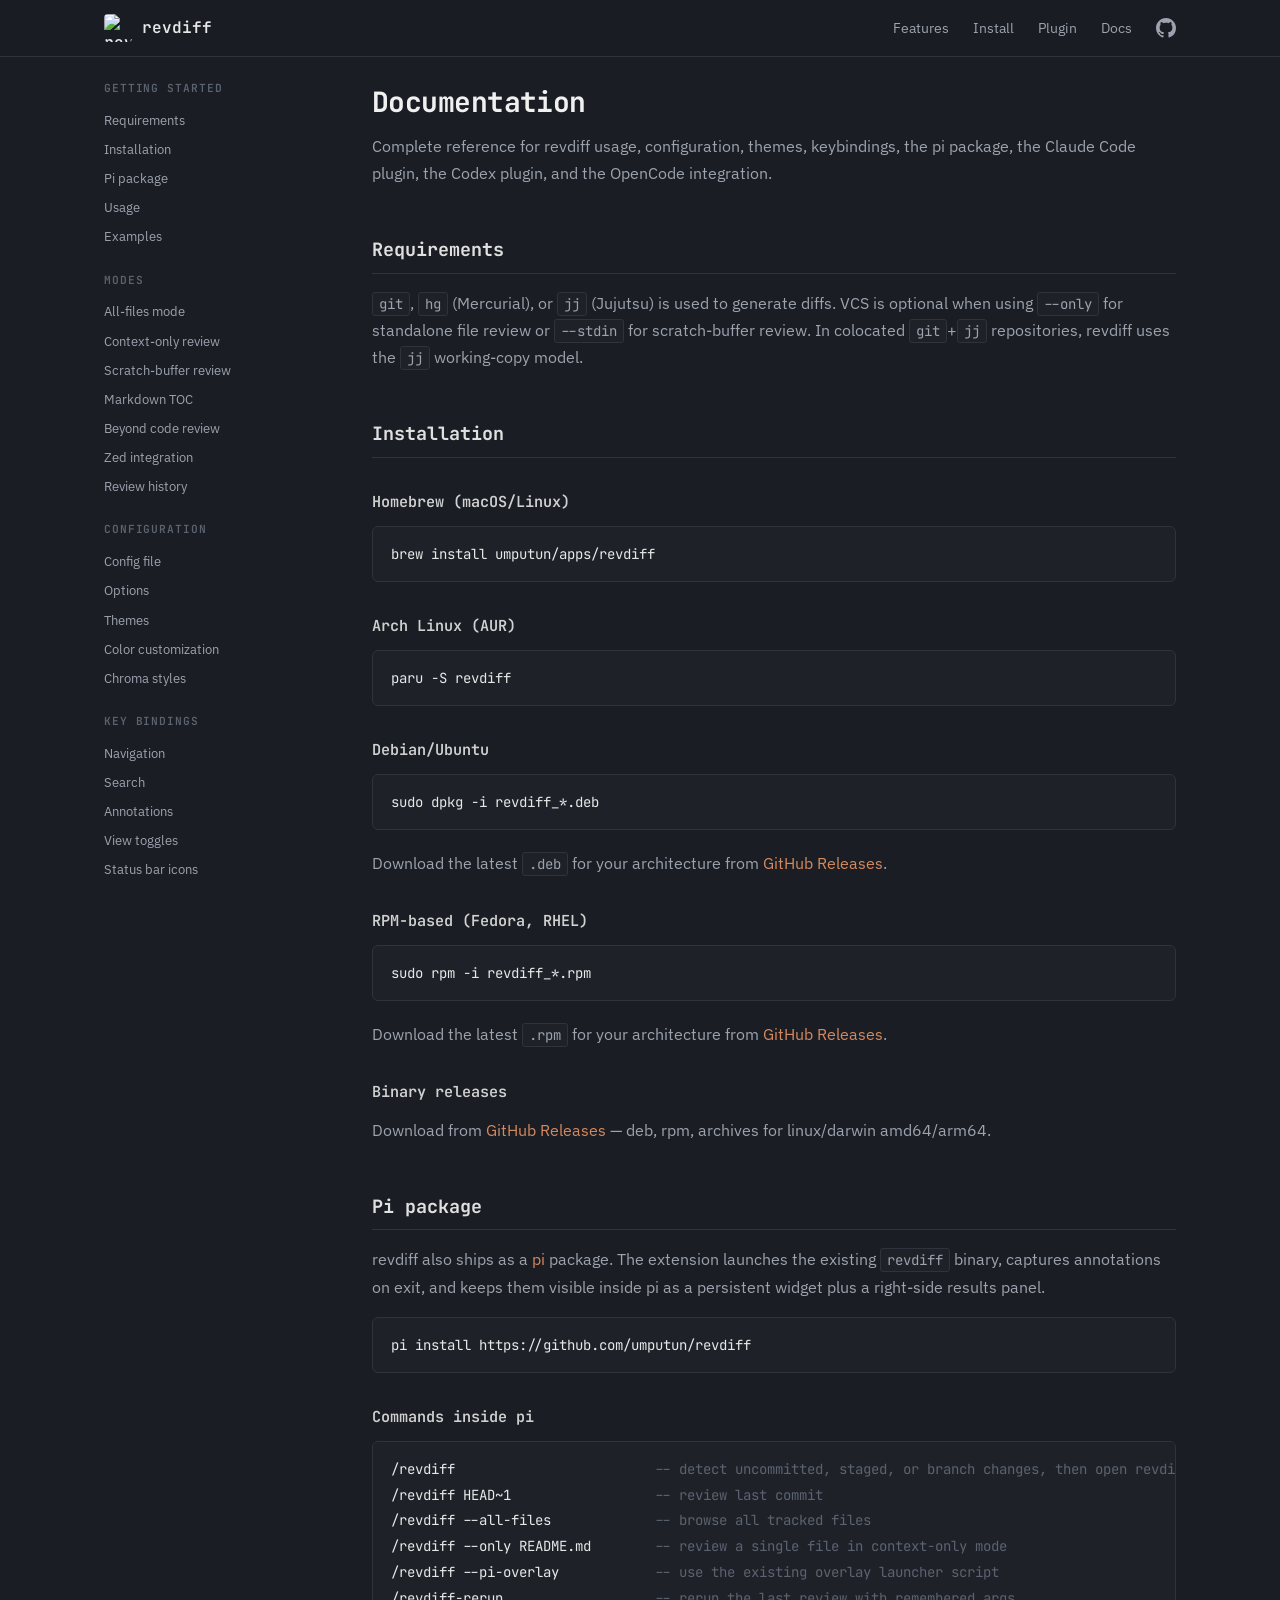
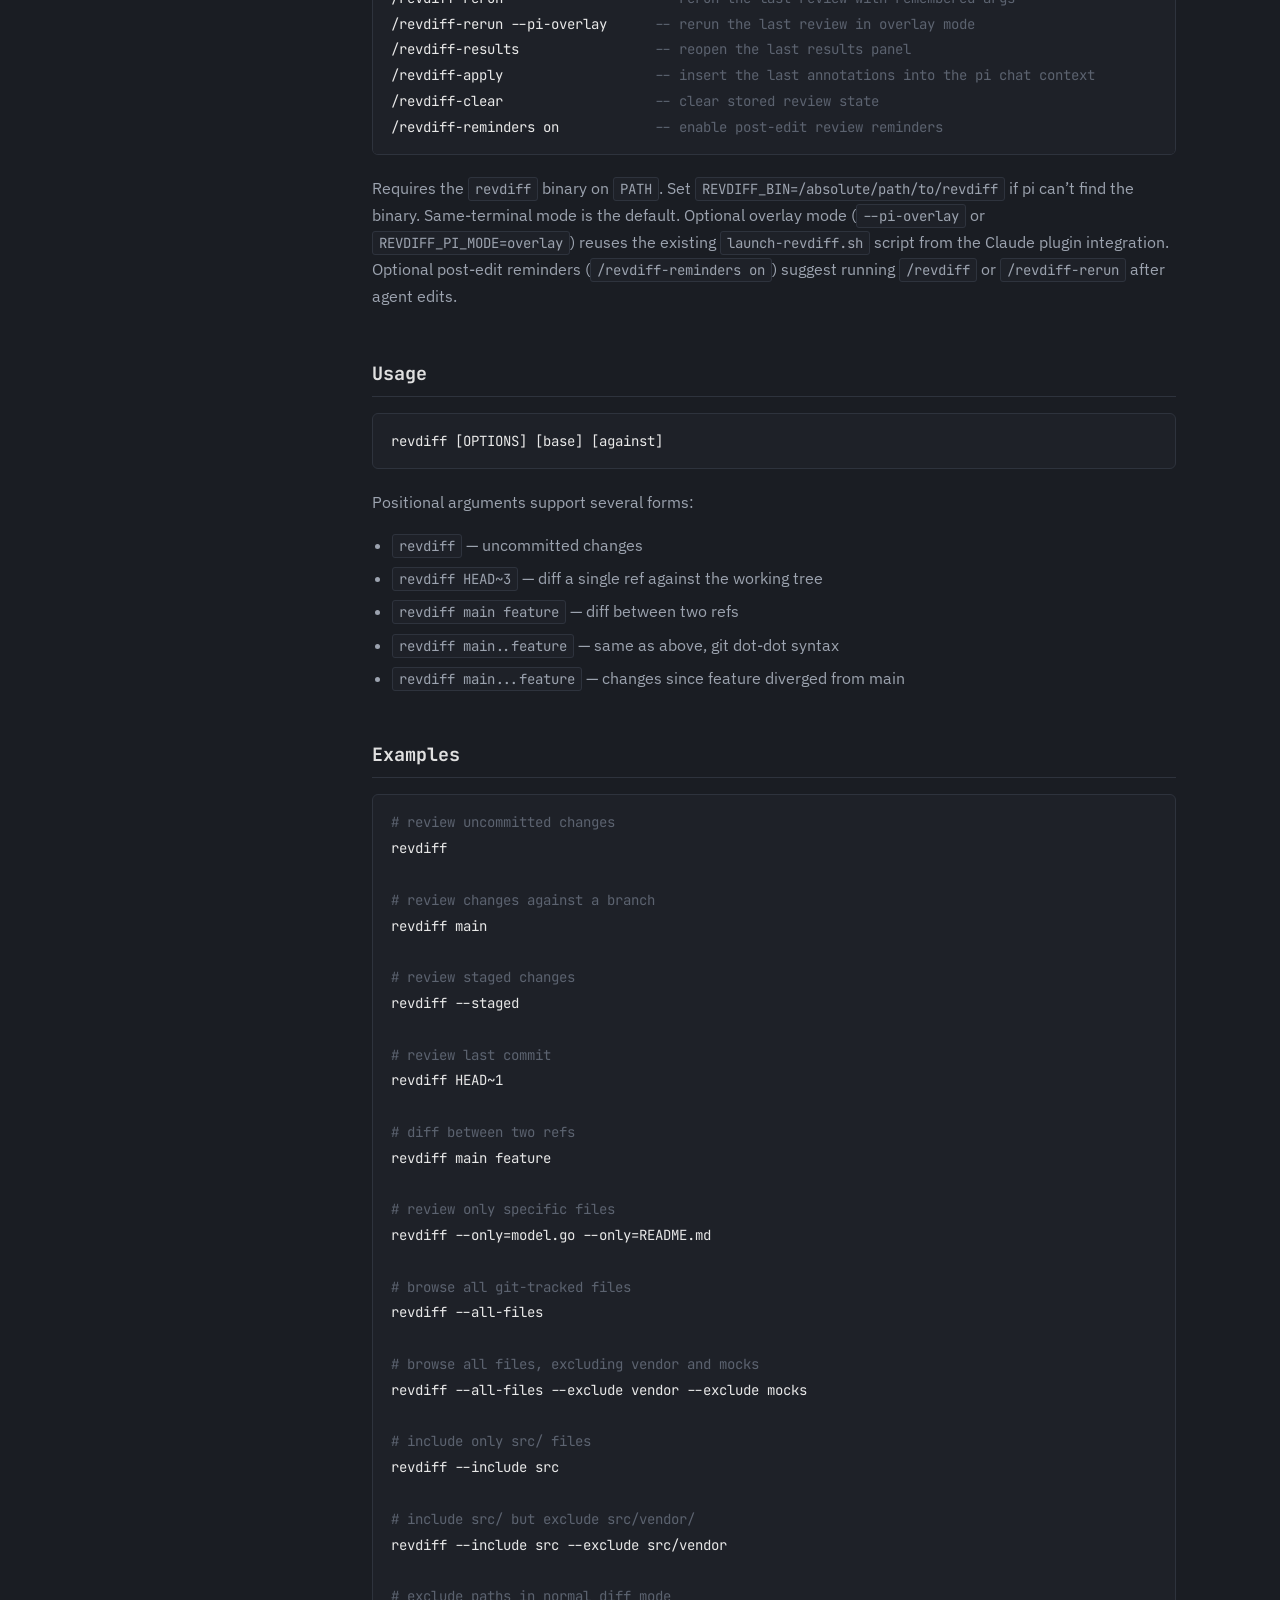
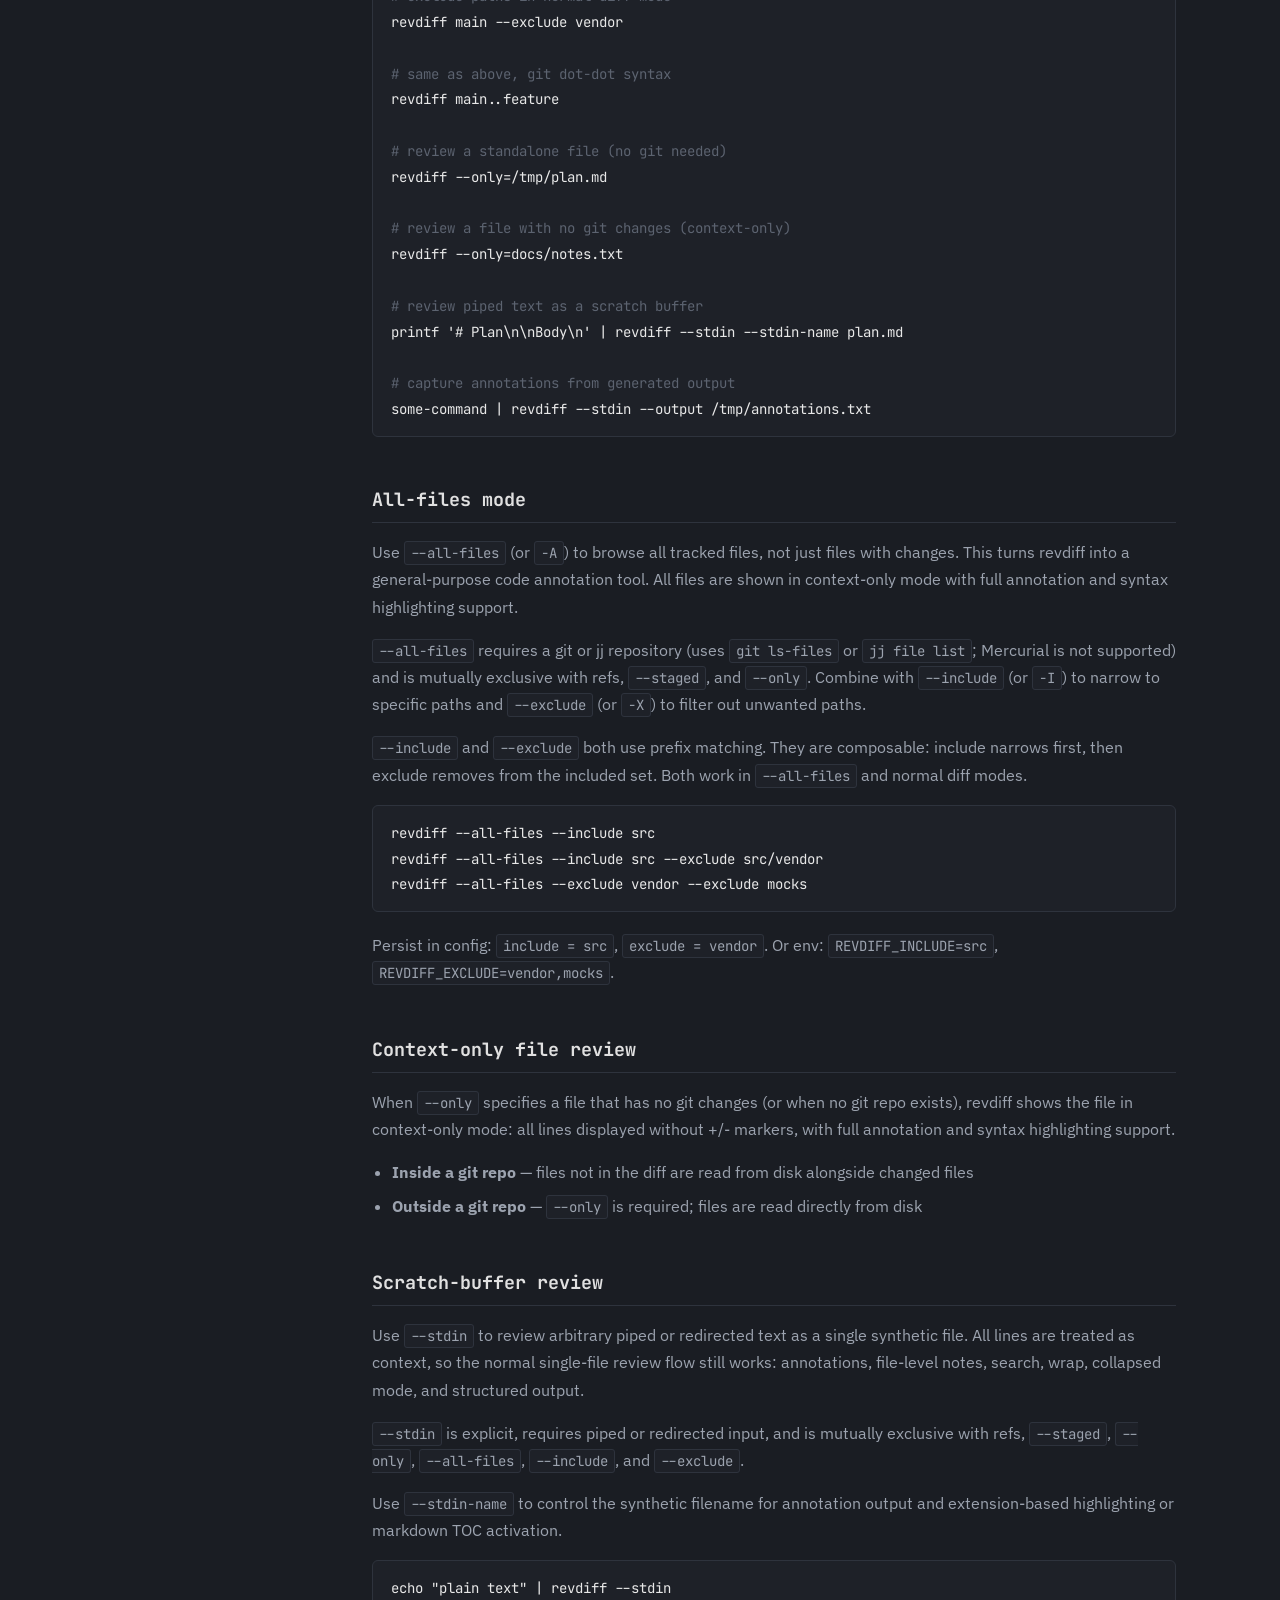
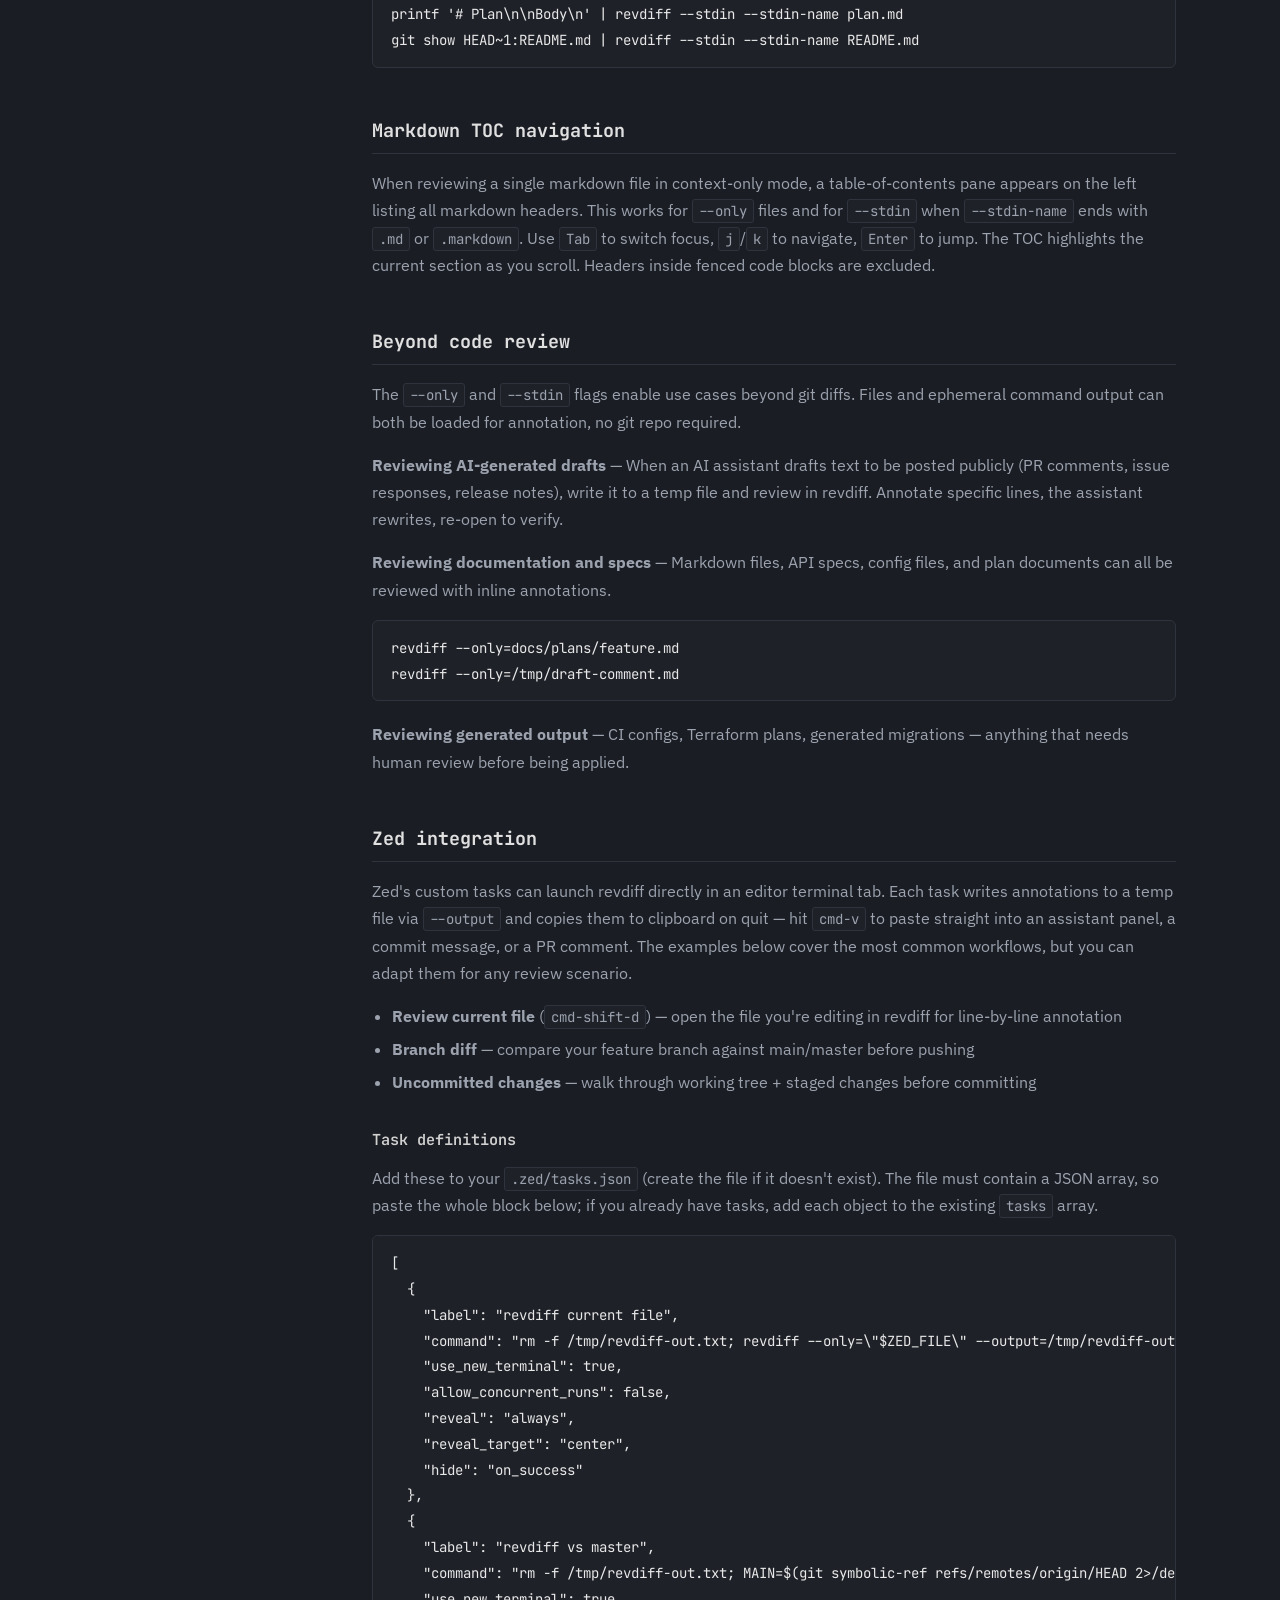
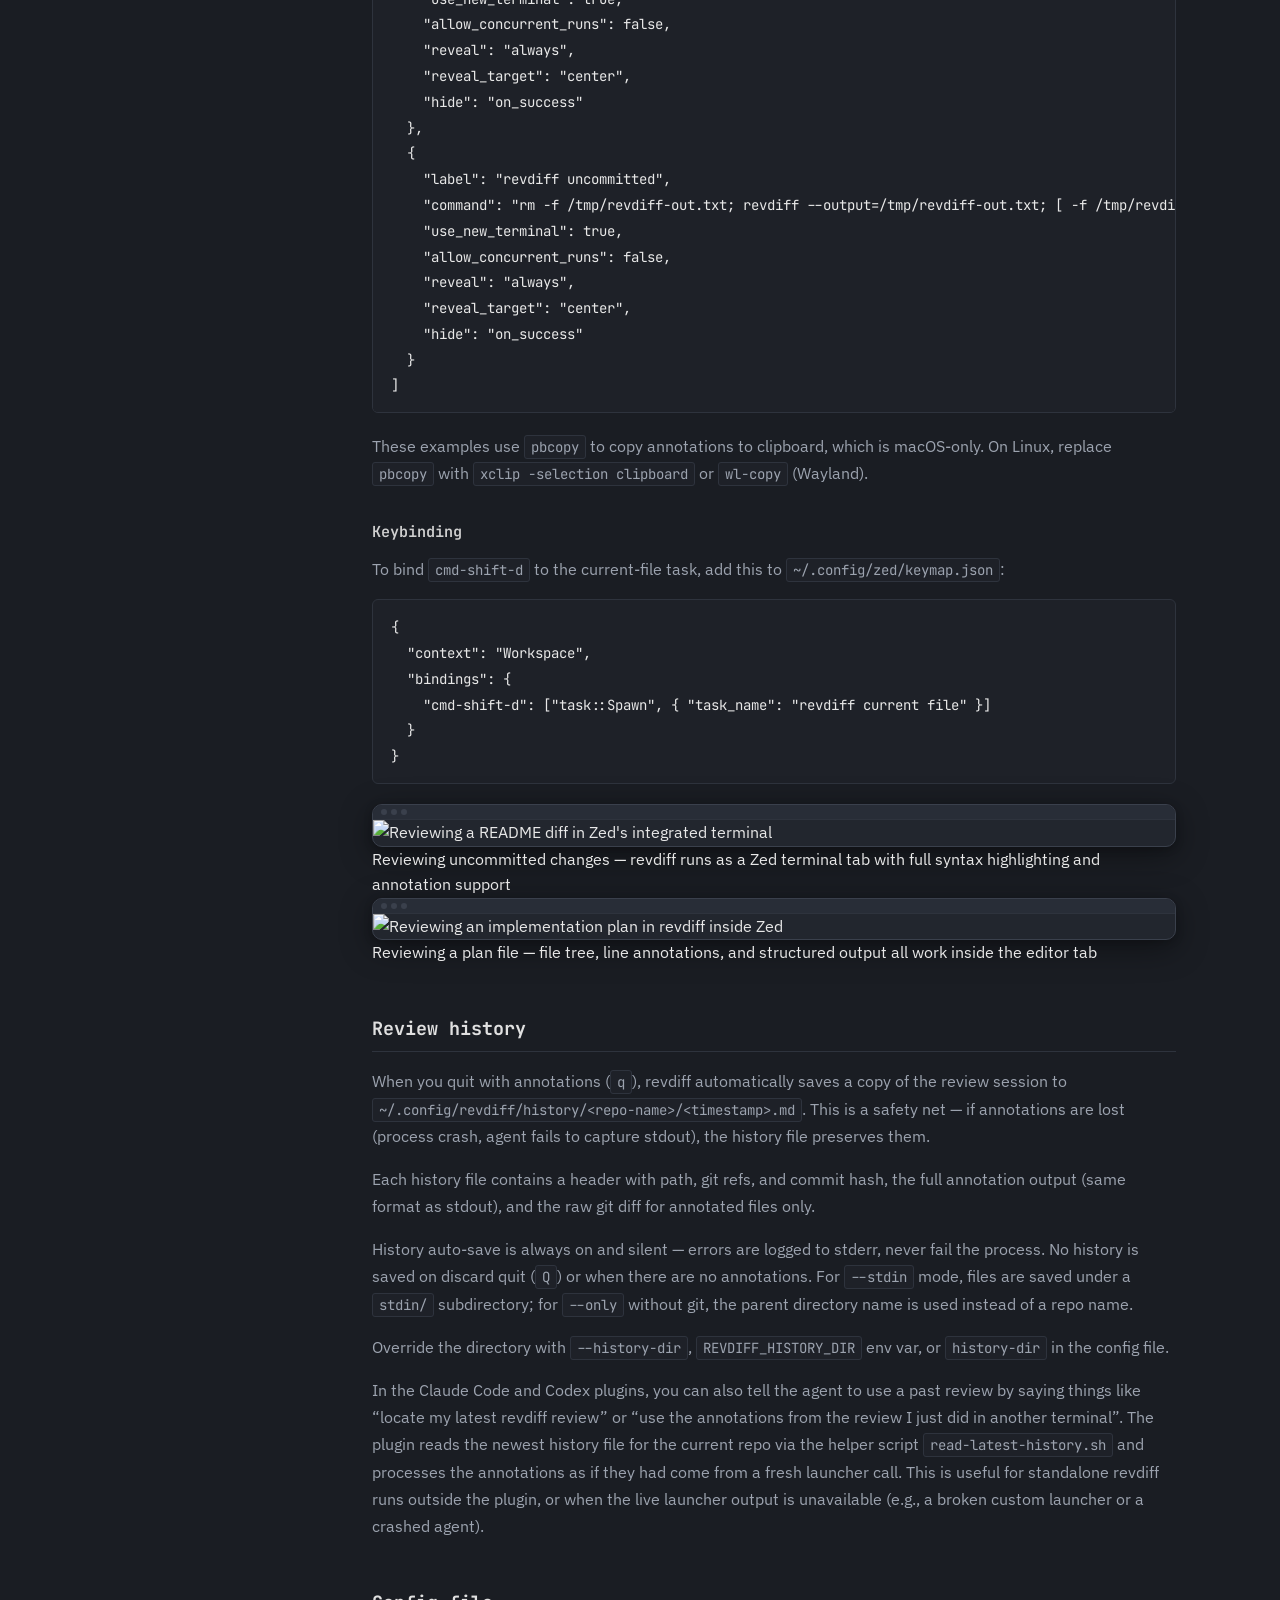
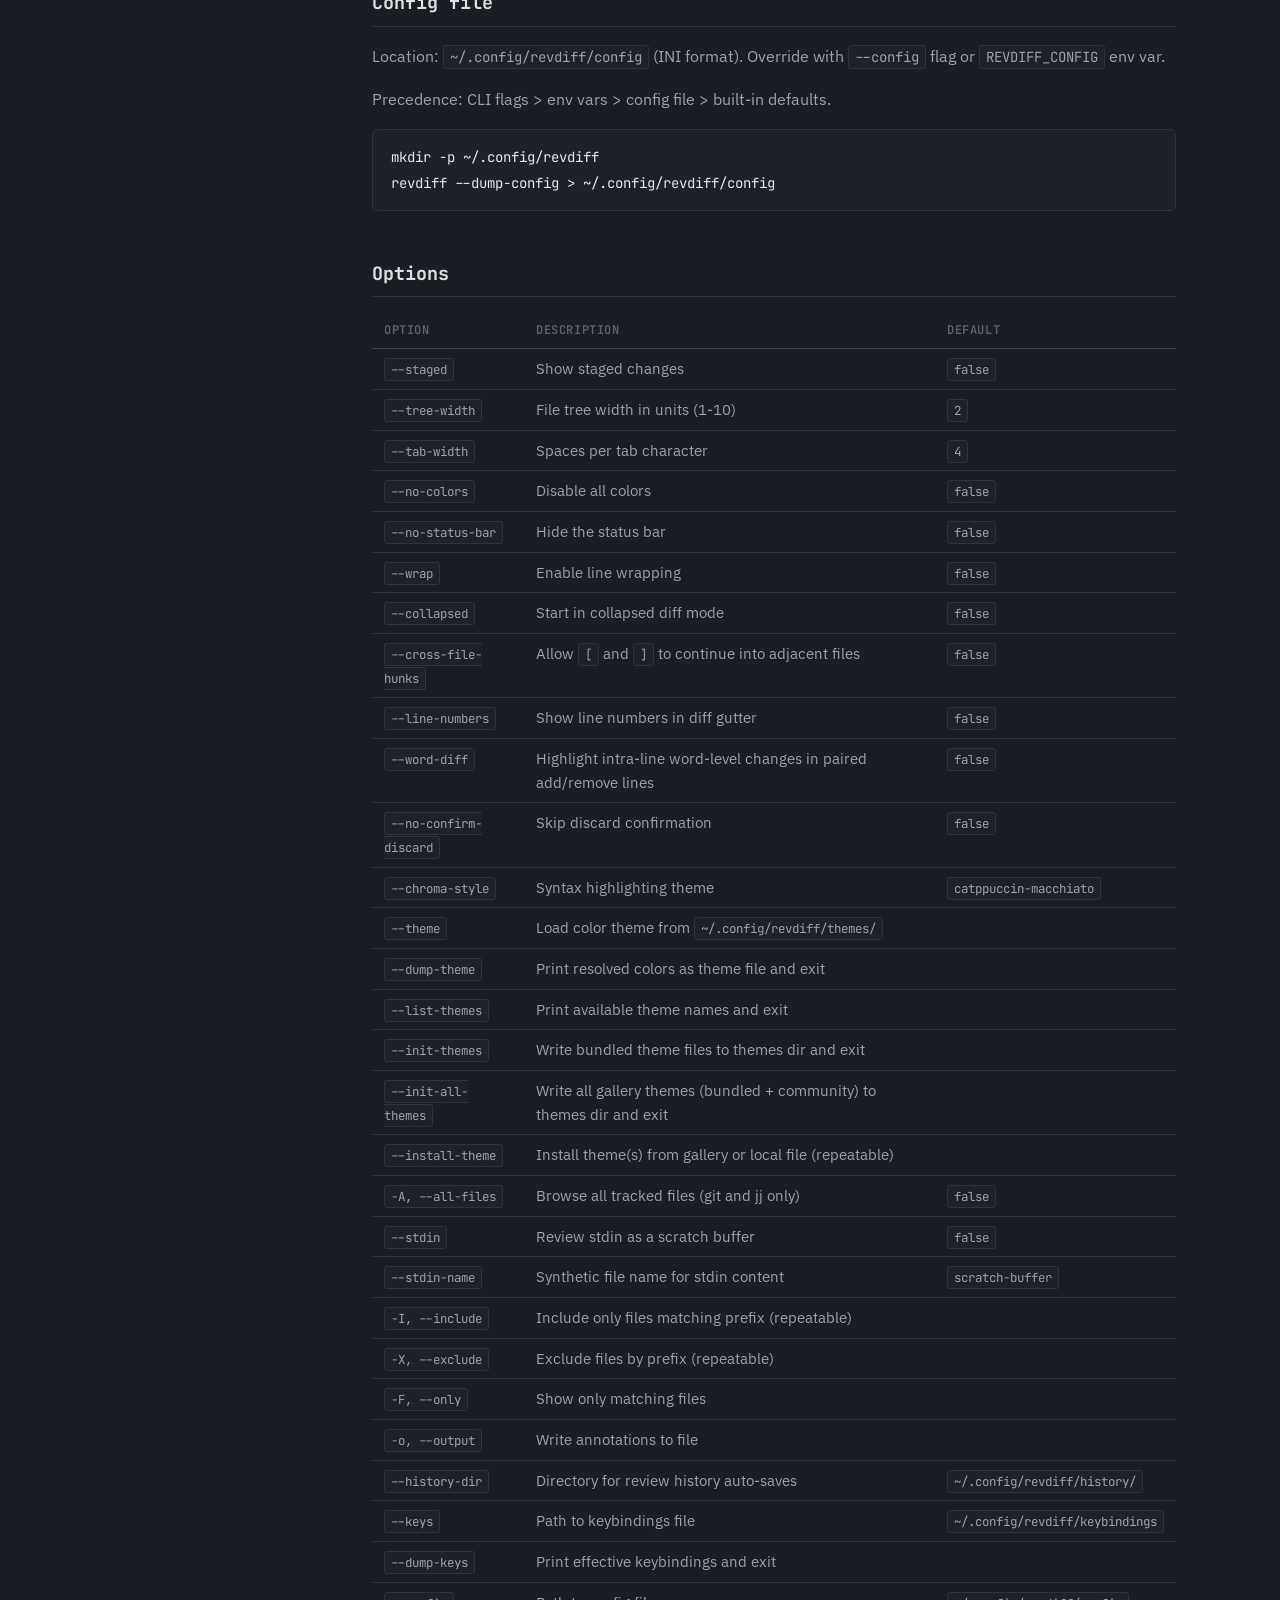
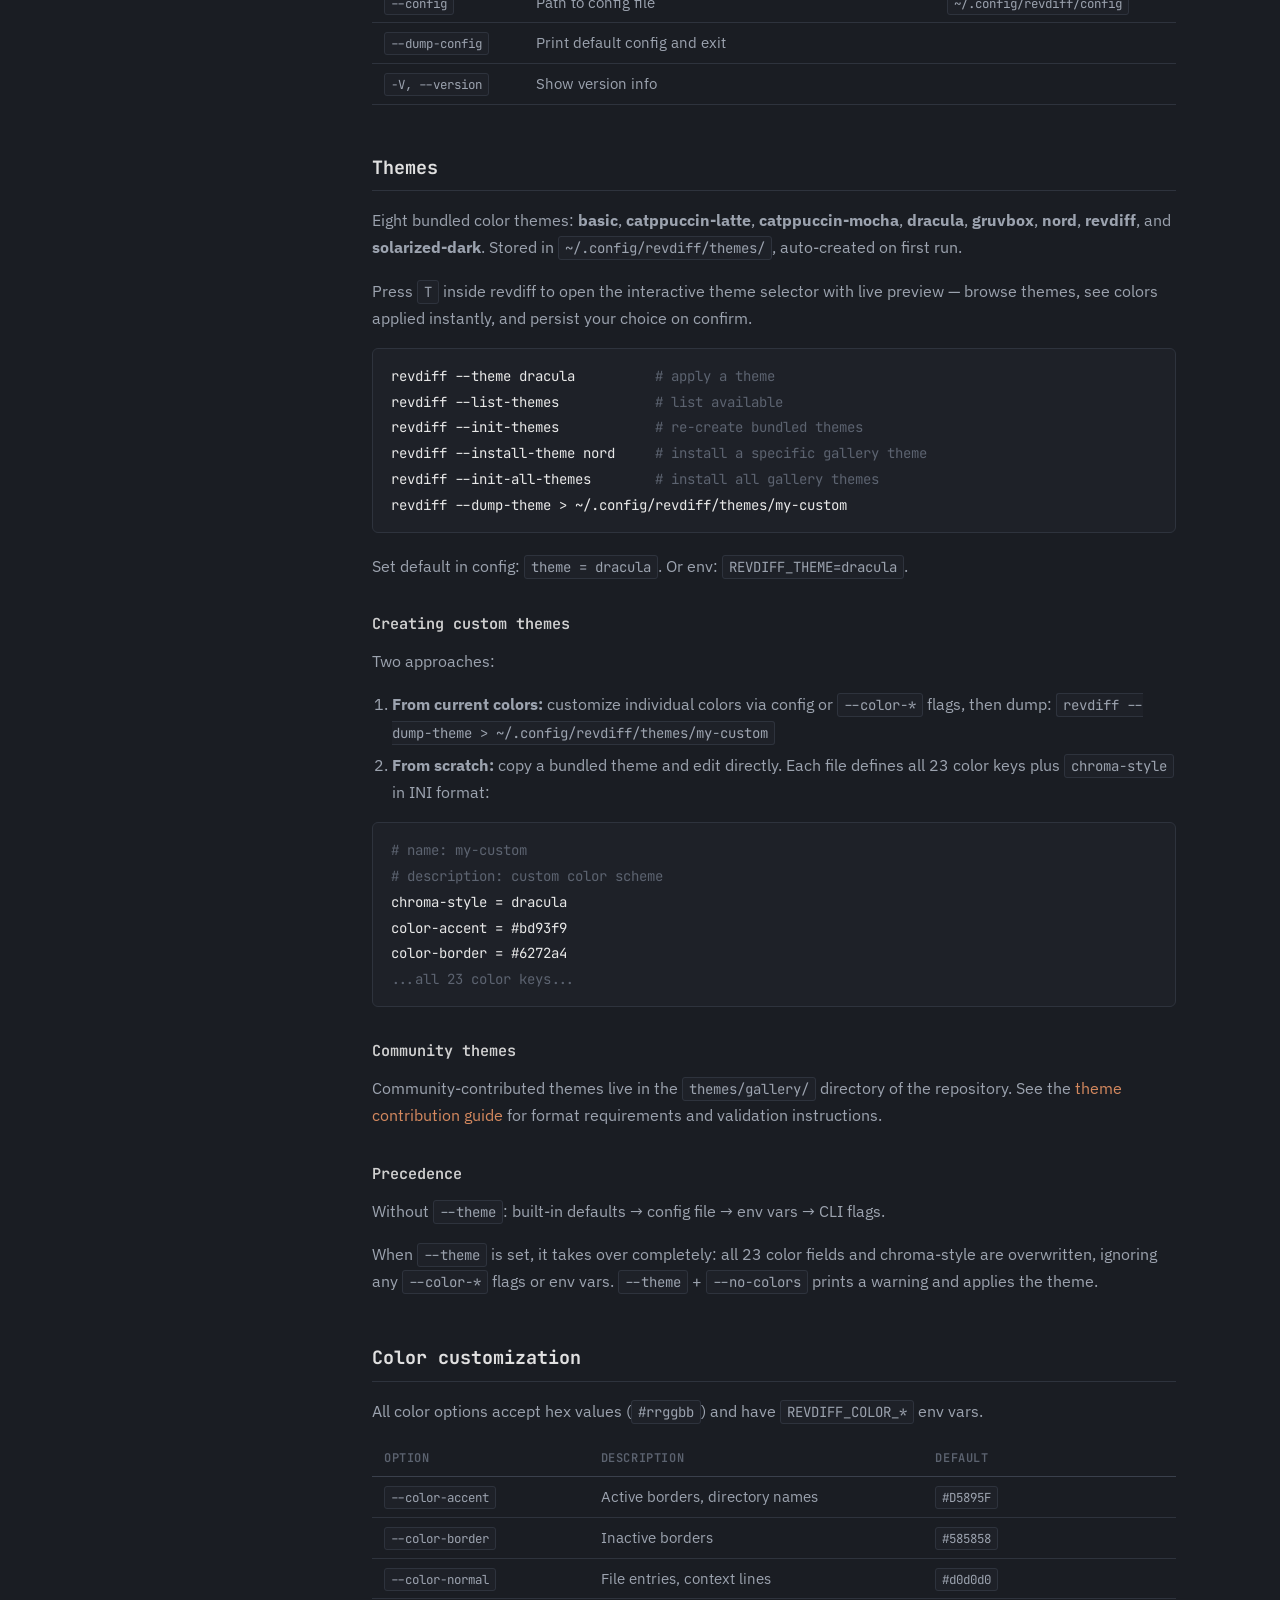
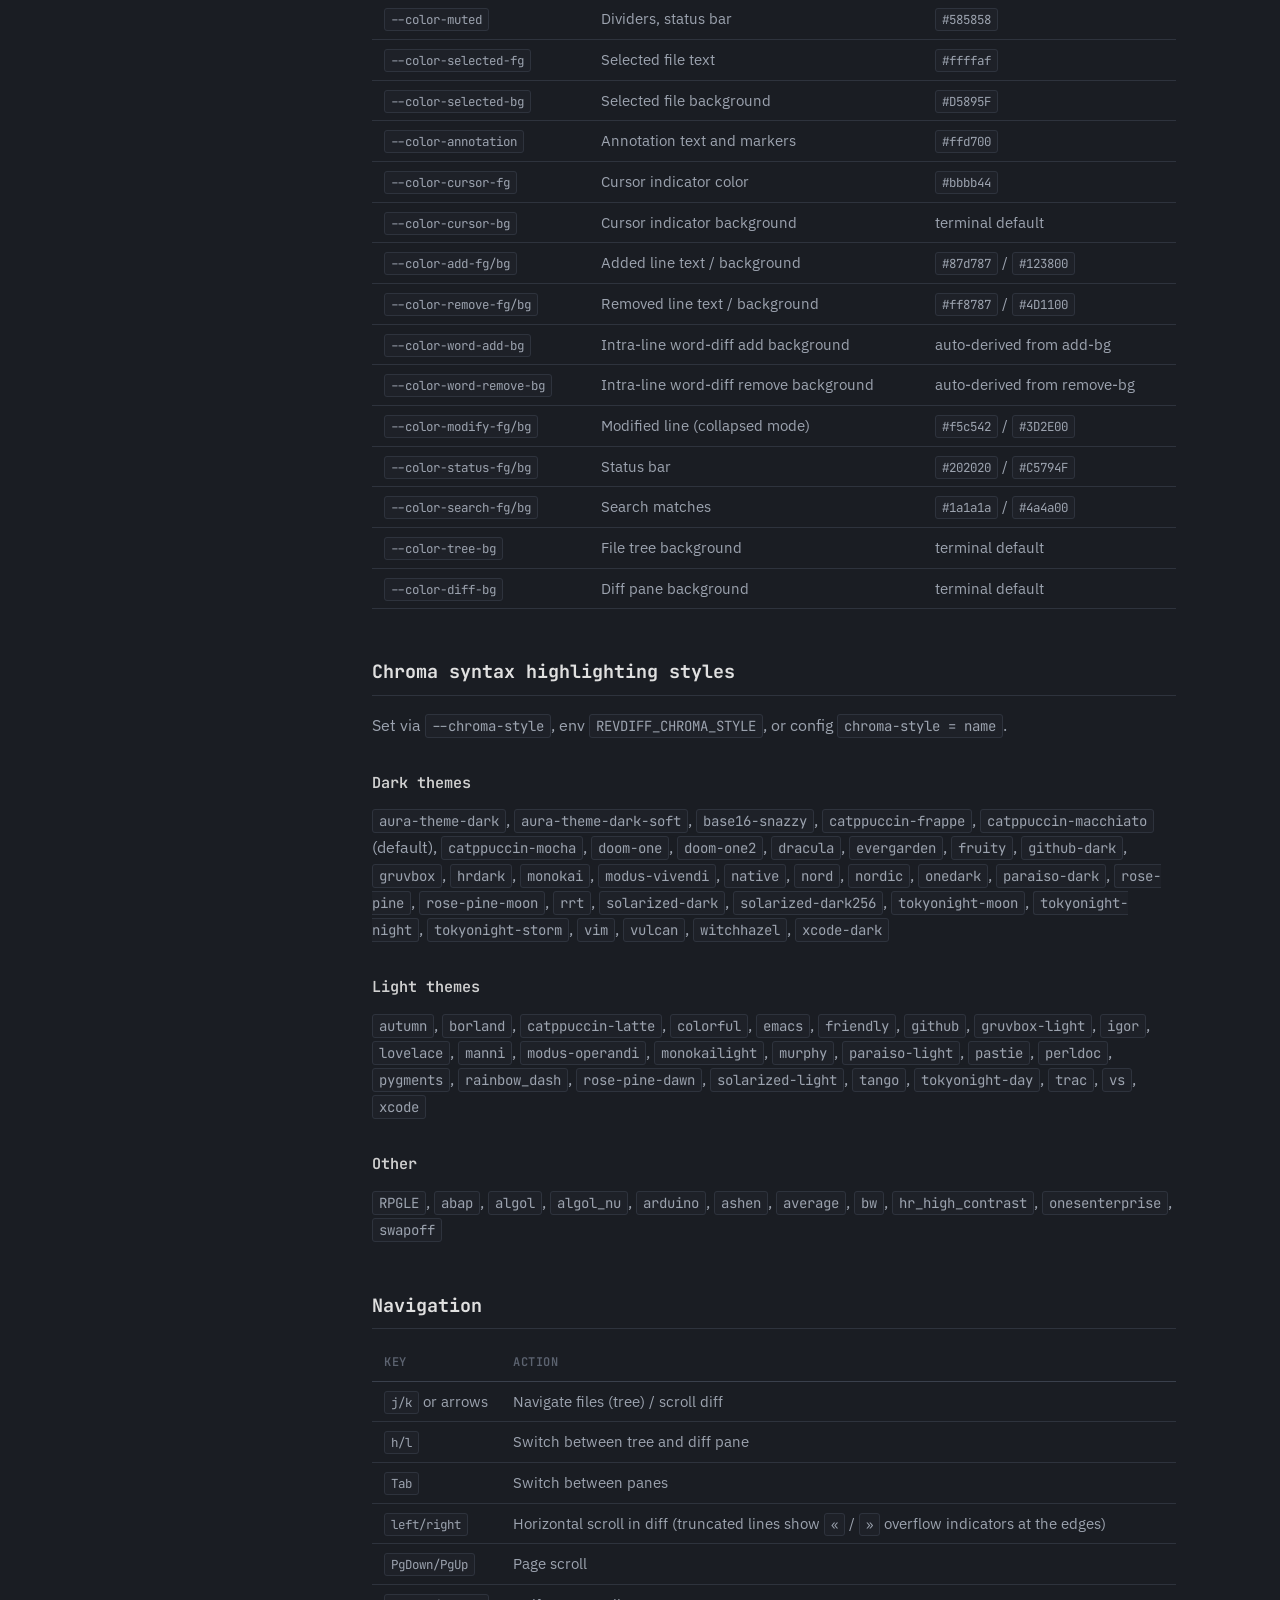
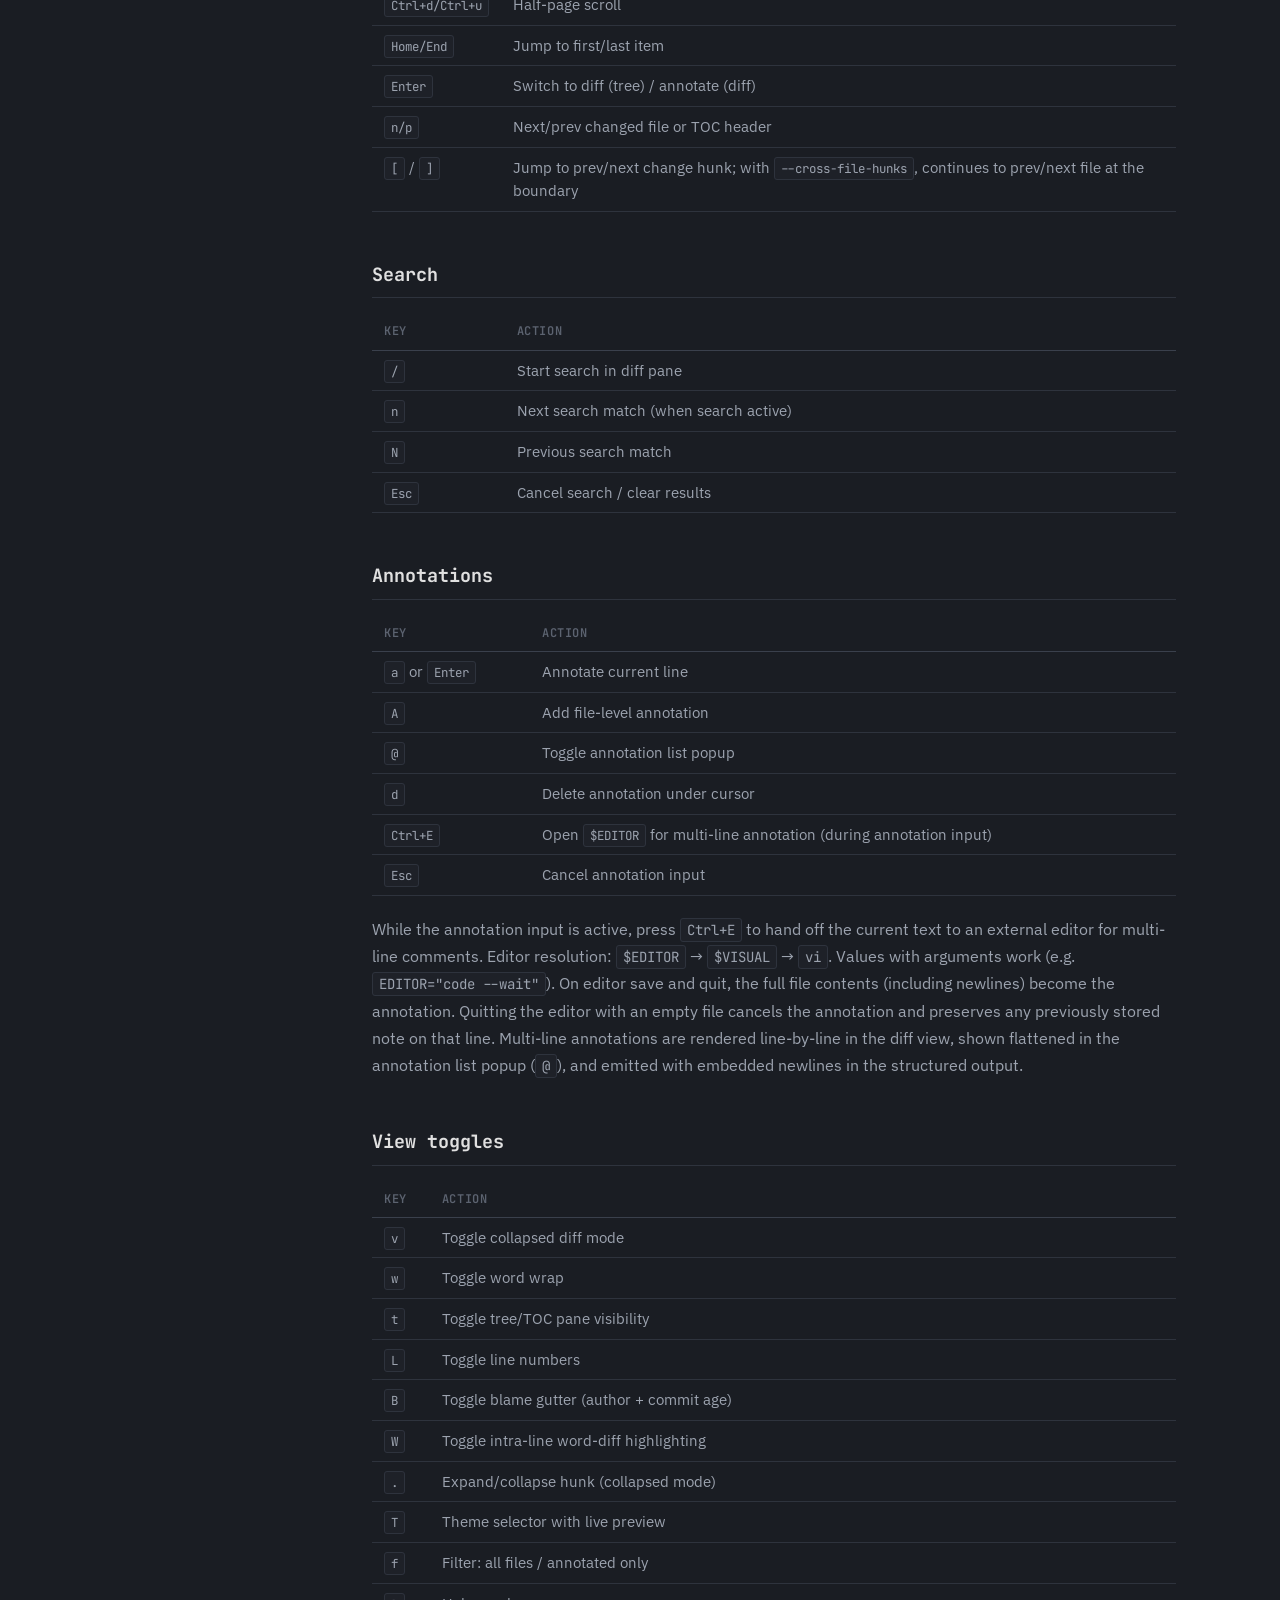
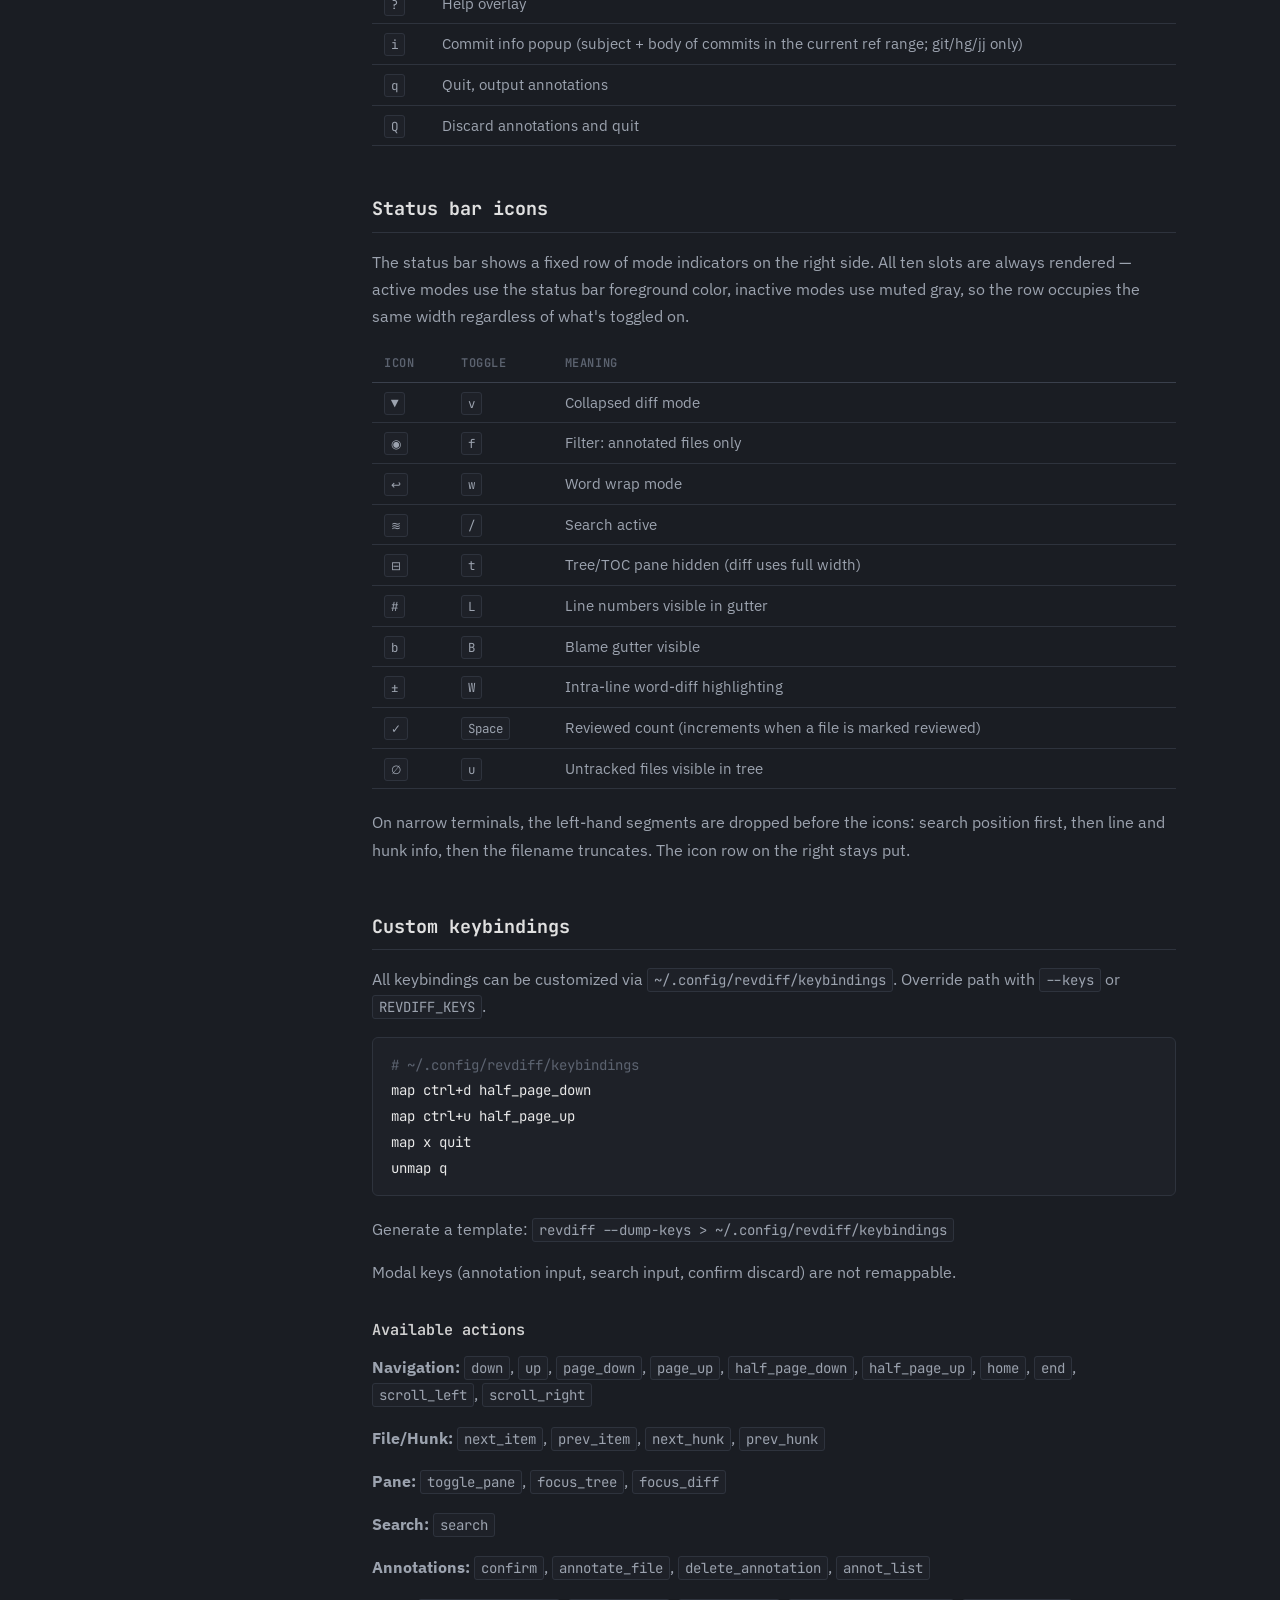
==== site/docs.html @ f9e2ae50 "feat: commit-info popup (i hotkey) for git, hg, and jj (#119) * docs: add commit-info popup implemen" ====
<!DOCTYPE html>
<html lang="en">
<head>
    <meta charset="UTF-8">
    <meta name="viewport" content="width=device-width, initial-scale=1.0">
    <title>Documentation — revdiff | Code Review for AI Agents</title>
    <meta name="description" content="revdiff documentation: installation, pi package, Claude Code plugin, Codex plugin, OpenCode integration, usage, configuration, themes, keybindings, and output format. Code review and plan review tool for AI coding sessions.">
    <meta name="keywords" content="code review for ai agents, code review for claude code, plan review for claude code, revdiff docs, tui diff viewer documentation">
    <meta name="author" content="umputun">
    <link rel="canonical" href="https://revdiff.com/docs.html">

    <meta property="og:title" content="revdiff Documentation — Code Review for AI Agents">
    <meta property="og:description" content="Complete reference for revdiff: usage, configuration, themes, keybindings, pi package, Claude Code plugin, Codex plugin, OpenCode integration, and output format.">
    <meta property="og:type" content="article">
    <meta property="og:url" content="https://revdiff.com/docs.html">
    <meta property="og:image" content="https://revdiff.com/assets/screenshot.png">

    <meta name="twitter:card" content="summary_large_image">
    <meta name="twitter:title" content="revdiff Documentation">
    <meta name="twitter:description" content="Complete reference for revdiff usage, configuration, themes, keybindings, pi package, Claude Code plugin, Codex plugin, and OpenCode integration.">
    <meta name="twitter:image" content="https://revdiff.com/assets/screenshot.png">

    <link rel="icon" type="image/x-icon" href="assets/favicon.ico">
    <link rel="icon" type="image/png" sizes="32x32" href="assets/favicon-32x32.png">
    <link rel="icon" type="image/png" sizes="16x16" href="assets/favicon-16x16.png">
    <link rel="icon" type="image/png" sizes="96x96" href="assets/favicon-96x96.png">
    <link rel="preconnect" href="https://fonts.googleapis.com">
    <link rel="preconnect" href="https://fonts.gstatic.com" crossorigin>
    <link href="https://fonts.googleapis.com/css2?family=JetBrains+Mono:wght@400;500;600;700&family=IBM+Plex+Sans:wght@400;500;600&display=swap" rel="stylesheet">
    <link rel="stylesheet" href="style.css">
</head>
<body>

<nav class="nav">
    <div class="nav-inner">
        <a href="/" class="nav-logo">
            <img src="assets/icon.png" alt="revdiff" width="28" height="28">
            <span>revdiff</span>
        </a>
        <div class="nav-links">
            <a href="index.html#features">Features</a>
            <a href="index.html#install">Install</a>
            <a href="index.html#plugin">Plugin</a>
            <a href="docs.html">Docs</a>
            <a href="https://github.com/umputun/revdiff" class="nav-gh" aria-label="GitHub">
                <svg width="20" height="20" viewBox="0 0 24 24" fill="currentColor"><path d="M12 0C5.37 0 0 5.37 0 12c0 5.31 3.435 9.795 8.205 11.385.6.105.825-.255.825-.57 0-.285-.015-1.23-.015-2.235-3.015.555-3.795-.735-4.035-1.41-.135-.345-.72-1.41-1.23-1.695-.42-.225-1.02-.78-.015-.795.945-.015 1.62.87 1.845 1.23 1.08 1.815 2.805 1.305 3.495.99.105-.78.42-1.305.765-1.605-2.67-.3-5.46-1.335-5.46-5.925 0-1.305.465-2.385 1.23-3.225-.12-.3-.54-1.53.12-3.18 0 0 1.005-.315 3.3 1.23.96-.27 1.98-.405 3-.405s2.04.135 3 .405c2.295-1.56 3.3-1.23 3.3-1.23.66 1.65.24 2.88.12 3.18.765.84 1.23 1.905 1.23 3.225 0 4.605-2.805 5.625-5.475 5.925.435.375.81 1.095.81 2.22 0 1.605-.015 2.895-.015 3.3 0 .315.225.69.825.57A12.02 12.02 0 0024 12c0-6.63-5.37-12-12-12z"/></svg>
            </a>
        </div>
    </div>
</nav>

<div class="docs-layout">
    <aside class="docs-sidebar">
        <h4>Getting started</h4>
        <a href="#requirements">Requirements</a>
        <a href="#installation">Installation</a>
        <a href="#pi-package">Pi package</a>
        <a href="#usage">Usage</a>
        <a href="#examples">Examples</a>

        <h4>Modes</h4>
        <a href="#all-files">All-files mode</a>
        <a href="#context-only">Context-only review</a>
        <a href="#scratch-buffer">Scratch-buffer review</a>
        <a href="#markdown-toc">Markdown TOC</a>
        <a href="#beyond-code-review">Beyond code review</a>
        <a href="#zed-integration">Zed integration</a>
        <a href="#review-history">Review history</a>

        <h4>Configuration</h4>
        <a href="#config-file">Config file</a>
        <a href="#options">Options</a>
        <a href="#themes">Themes</a>
        <a href="#colors">Color customization</a>
        <a href="#chroma">Chroma styles</a>

        <h4>Key bindings</h4>
        <a href="#navigation">Navigation</a>
        <a href="#search">Search</a>
        <a href="#annotations">Annotations</a>
        <a href="#view">View toggles</a>
        <a href="#status-bar-icons">Status bar icons</a>
        <a href="#custom-keys">Custom keybindings</a>

        <h4>Claude Code plugin</h4>
        <a href="#plugin-install">Installation</a>
        <a href="#plugin-terminals">Terminal support</a>
        <a href="#plugin-usage">Usage</a>
        <a href="#plugin-autodetect">Auto-detection</a>
        <a href="#plugin-planning">Plan review plugin</a>

        <h4>Codex plugin</h4>
        <a href="#codex-install">Installation</a>
        <a href="#codex-skills">Skills</a>
        <a href="#codex-differences">Differences</a>

        <h4>OpenCode integration</h4>
        <a href="#opencode-install">Installation</a>
        <a href="#opencode-usage">Usage</a>

        <h4>Output</h4>
        <a href="#output-format">Output format</a>
        <a href="#integration">Integration</a>
    </aside>

    <main class="docs-content">
        <h1>Documentation</h1>
        <p>Complete reference for revdiff usage, configuration, themes, keybindings, the pi package, the Claude Code plugin, the Codex plugin, and the OpenCode integration.</p>

        <h2 id="requirements">Requirements</h2>
        <p><code>git</code>, <code>hg</code> (Mercurial), or <code>jj</code> (Jujutsu) is used to generate diffs. VCS is optional when using <code>--only</code> for standalone file review or <code>--stdin</code> for scratch-buffer review. In colocated <code>git</code>+<code>jj</code> repositories, revdiff uses the <code>jj</code> working-copy model.</p>

        <h2 id="installation">Installation</h2>
        <h3>Homebrew (macOS/Linux)</h3>
        <div class="code-block"><code>brew install umputun/apps/revdiff</code></div>
        <h3>Arch Linux (AUR)</h3>
        <div class="code-block"><code>paru -S revdiff</code></div>
        <h3>Debian/Ubuntu</h3>
        <div class="code-block"><code>sudo dpkg -i revdiff_*.deb</code></div>
        <p>Download the latest <code>.deb</code> for your architecture from <a href="https://github.com/umputun/revdiff/releases">GitHub Releases</a>.</p>
        <h3>RPM-based (Fedora, RHEL)</h3>
        <div class="code-block"><code>sudo rpm -i revdiff_*.rpm</code></div>
        <p>Download the latest <code>.rpm</code> for your architecture from <a href="https://github.com/umputun/revdiff/releases">GitHub Releases</a>.</p>
        <h3>Binary releases</h3>
        <p>Download from <a href="https://github.com/umputun/revdiff/releases">GitHub Releases</a> &mdash; deb, rpm, archives for linux/darwin amd64/arm64.</p>

        <h2 id="pi-package">Pi package</h2>
        <p>revdiff also ships as a <a href="https://github.com/badlogic/pi-mono">pi</a> package. The extension launches the existing <code>revdiff</code> binary, captures annotations on exit, and keeps them visible inside pi as a persistent widget plus a right-side results panel.</p>
        <div class="code-block"><code>pi install https://github.com/umputun/revdiff</code></div>
        <h3>Commands inside pi</h3>
        <div class="code-block"><code>/revdiff                         <span class="code-comment">-- detect uncommitted, staged, or branch changes, then open revdiff</span>
/revdiff HEAD~1                  <span class="code-comment">-- review last commit</span>
/revdiff --all-files             <span class="code-comment">-- browse all tracked files</span>
/revdiff --only README.md        <span class="code-comment">-- review a single file in context-only mode</span>
/revdiff --pi-overlay            <span class="code-comment">-- use the existing overlay launcher script</span>
/revdiff-rerun                   <span class="code-comment">-- rerun the last review with remembered args</span>
/revdiff-rerun --pi-overlay      <span class="code-comment">-- rerun the last review in overlay mode</span>
/revdiff-results                 <span class="code-comment">-- reopen the last results panel</span>
/revdiff-apply                   <span class="code-comment">-- insert the last annotations into the pi chat context</span>
/revdiff-clear                   <span class="code-comment">-- clear stored review state</span>
/revdiff-reminders on            <span class="code-comment">-- enable post-edit review reminders</span></code></div>
        <p>Requires the <code>revdiff</code> binary on <code>PATH</code>. Set <code>REVDIFF_BIN=/absolute/path/to/revdiff</code> if pi can’t find the binary. Same-terminal mode is the default. Optional overlay mode (<code>--pi-overlay</code> or <code>REVDIFF_PI_MODE=overlay</code>) reuses the existing <code>launch-revdiff.sh</code> script from the Claude plugin integration. Optional post-edit reminders (<code>/revdiff-reminders on</code>) suggest running <code>/revdiff</code> or <code>/revdiff-rerun</code> after agent edits.</p>

        <!-- usage -->
        <h2 id="usage">Usage</h2>
        <div class="code-block"><code>revdiff [OPTIONS] [base] [against]</code></div>
        <p>Positional arguments support several forms:</p>
        <ul>
            <li><code>revdiff</code> &mdash; uncommitted changes</li>
            <li><code>revdiff HEAD~3</code> &mdash; diff a single ref against the working tree</li>
            <li><code>revdiff main feature</code> &mdash; diff between two refs</li>
            <li><code>revdiff main..feature</code> &mdash; same as above, git dot-dot syntax</li>
            <li><code>revdiff main...feature</code> &mdash; changes since feature diverged from main</li>
        </ul>

        <h2 id="examples">Examples</h2>
        <div class="code-block"><code><span class="code-comment"># review uncommitted changes</span>
revdiff

<span class="code-comment"># review changes against a branch</span>
revdiff main

<span class="code-comment"># review staged changes</span>
revdiff --staged

<span class="code-comment"># review last commit</span>
revdiff HEAD~1

<span class="code-comment"># diff between two refs</span>
revdiff main feature

<span class="code-comment"># review only specific files</span>
revdiff --only=model.go --only=README.md

<span class="code-comment"># browse all git-tracked files</span>
revdiff --all-files

<span class="code-comment"># browse all files, excluding vendor and mocks</span>
revdiff --all-files --exclude vendor --exclude mocks

<span class="code-comment"># include only src/ files</span>
revdiff --include src

<span class="code-comment"># include src/ but exclude src/vendor/</span>
revdiff --include src --exclude src/vendor

<span class="code-comment"># exclude paths in normal diff mode</span>
revdiff main --exclude vendor

<span class="code-comment"># same as above, git dot-dot syntax</span>
revdiff main..feature

<span class="code-comment"># review a standalone file (no git needed)</span>
revdiff --only=/tmp/plan.md

<span class="code-comment"># review a file with no git changes (context-only)</span>
revdiff --only=docs/notes.txt

<span class="code-comment"># review piped text as a scratch buffer</span>
printf '# Plan\n\nBody\n' | revdiff --stdin --stdin-name plan.md

<span class="code-comment"># capture annotations from generated output</span>
some-command | revdiff --stdin --output /tmp/annotations.txt</code></div>

        <h2 id="all-files">All-files mode</h2>
        <p>Use <code>--all-files</code> (or <code>-A</code>) to browse all tracked files, not just files with changes. This turns revdiff into a general-purpose code annotation tool. All files are shown in context-only mode with full annotation and syntax highlighting support.</p>
        <p><code>--all-files</code> requires a git or jj repository (uses <code>git ls-files</code> or <code>jj file list</code>; Mercurial is not supported) and is mutually exclusive with refs, <code>--staged</code>, and <code>--only</code>. Combine with <code>--include</code> (or <code>-I</code>) to narrow to specific paths and <code>--exclude</code> (or <code>-X</code>) to filter out unwanted paths.</p>
        <p><code>--include</code> and <code>--exclude</code> both use prefix matching. They are composable: include narrows first, then exclude removes from the included set. Both work in <code>--all-files</code> and normal diff modes.</p>
        <div class="code-block"><code>revdiff --all-files --include src
revdiff --all-files --include src --exclude src/vendor
revdiff --all-files --exclude vendor --exclude mocks</code></div>
        <p>Persist in config: <code>include = src</code>, <code>exclude = vendor</code>. Or env: <code>REVDIFF_INCLUDE=src</code>, <code>REVDIFF_EXCLUDE=vendor,mocks</code>.</p>

        <h2 id="context-only">Context-only file review</h2>
        <p>When <code>--only</code> specifies a file that has no git changes (or when no git repo exists), revdiff shows the file in context-only mode: all lines displayed without +/- markers, with full annotation and syntax highlighting support.</p>
        <ul>
            <li><strong>Inside a git repo</strong> &mdash; files not in the diff are read from disk alongside changed files</li>
            <li><strong>Outside a git repo</strong> &mdash; <code>--only</code> is required; files are read directly from disk</li>
        </ul>

        <h2 id="scratch-buffer">Scratch-buffer review</h2>
        <p>Use <code>--stdin</code> to review arbitrary piped or redirected text as a single synthetic file. All lines are treated as context, so the normal single-file review flow still works: annotations, file-level notes, search, wrap, collapsed mode, and structured output.</p>
        <p><code>--stdin</code> is explicit, requires piped or redirected input, and is mutually exclusive with refs, <code>--staged</code>, <code>--only</code>, <code>--all-files</code>, <code>--include</code>, and <code>--exclude</code>.</p>
        <p>Use <code>--stdin-name</code> to control the synthetic filename for annotation output and extension-based highlighting or markdown TOC activation.</p>
        <div class="code-block"><code>echo "plain text" | revdiff --stdin
printf '# Plan\n\nBody\n' | revdiff --stdin --stdin-name plan.md
git show HEAD~1:README.md | revdiff --stdin --stdin-name README.md</code></div>

        <h2 id="markdown-toc">Markdown TOC navigation</h2>
        <p>When reviewing a single markdown file in context-only mode, a table-of-contents pane appears on the left listing all markdown headers. This works for <code>--only</code> files and for <code>--stdin</code> when <code>--stdin-name</code> ends with <code>.md</code> or <code>.markdown</code>. Use <code>Tab</code> to switch focus, <code>j</code>/<code>k</code> to navigate, <code>Enter</code> to jump. The TOC highlights the current section as you scroll. Headers inside fenced code blocks are excluded.</p>

        <h2 id="beyond-code-review">Beyond code review</h2>
        <p>The <code>--only</code> and <code>--stdin</code> flags enable use cases beyond git diffs. Files and ephemeral command output can both be loaded for annotation, no git repo required.</p>
        <p><strong>Reviewing AI-generated drafts</strong> — When an AI assistant drafts text to be posted publicly (PR comments, issue responses, release notes), write it to a temp file and review in revdiff. Annotate specific lines, the assistant rewrites, re-open to verify.</p>
        <p><strong>Reviewing documentation and specs</strong> — Markdown files, API specs, config files, and plan documents can all be reviewed with inline annotations.</p>
        <div class="code-block"><code>revdiff --only=docs/plans/feature.md
revdiff --only=/tmp/draft-comment.md</code></div>
        <p><strong>Reviewing generated output</strong> — CI configs, Terraform plans, generated migrations — anything that needs human review before being applied.</p>

        <h2 id="zed-integration">Zed integration</h2>
        <p>Zed's custom tasks can launch revdiff directly in an editor terminal tab. Each task writes annotations to a temp file via <code>--output</code> and copies them to clipboard on quit &mdash; hit <code>cmd-v</code> to paste straight into an assistant panel, a commit message, or a PR comment. The examples below cover the most common workflows, but you can adapt them for any review scenario.</p>
        <ul>
            <li><strong>Review current file</strong> (<code>cmd-shift-d</code>) &mdash; open the file you're editing in revdiff for line-by-line annotation</li>
            <li><strong>Branch diff</strong> &mdash; compare your feature branch against main/master before pushing</li>
            <li><strong>Uncommitted changes</strong> &mdash; walk through working tree + staged changes before committing</li>
        </ul>

        <h3>Task definitions</h3>
        <p>Add these to your <code>.zed/tasks.json</code> (create the file if it doesn't exist). The file must contain a JSON array, so paste the whole block below; if you already have tasks, add each object to the existing <code>tasks</code> array.</p>
        <div class="code-block"><code>[
  {
    "label": "revdiff current file",
    "command": "rm -f /tmp/revdiff-out.txt; revdiff --only=\"$ZED_FILE\" --output=/tmp/revdiff-out.txt; [ -f /tmp/revdiff-out.txt ] && pbcopy < /tmp/revdiff-out.txt; true",
    "use_new_terminal": true,
    "allow_concurrent_runs": false,
    "reveal": "always",
    "reveal_target": "center",
    "hide": "on_success"
  },
  {
    "label": "revdiff vs master",
    "command": "rm -f /tmp/revdiff-out.txt; MAIN=$(git symbolic-ref refs/remotes/origin/HEAD 2>/dev/null | sed 's|refs/remotes/origin/||' || echo master); revdiff \"$MAIN\" --output=/tmp/revdiff-out.txt; [ -f /tmp/revdiff-out.txt ] && pbcopy < /tmp/revdiff-out.txt; true",
    "use_new_terminal": true,
    "allow_concurrent_runs": false,
    "reveal": "always",
    "reveal_target": "center",
    "hide": "on_success"
  },
  {
    "label": "revdiff uncommitted",
    "command": "rm -f /tmp/revdiff-out.txt; revdiff --output=/tmp/revdiff-out.txt; [ -f /tmp/revdiff-out.txt ] && pbcopy < /tmp/revdiff-out.txt; true",
    "use_new_terminal": true,
    "allow_concurrent_runs": false,
    "reveal": "always",
    "reveal_target": "center",
    "hide": "on_success"
  }
]</code></div>
        <p>These examples use <code>pbcopy</code> to copy annotations to clipboard, which is macOS-only. On Linux, replace <code>pbcopy</code> with <code>xclip -selection clipboard</code> or <code>wl-copy</code> (Wayland).</p>

        <h3>Keybinding</h3>
        <p>To bind <code>cmd-shift-d</code> to the current-file task, add this to <code>~/.config/zed/keymap.json</code>:</p>
        <div class="code-block"><code>{
  "context": "Workspace",
  "bindings": {
    "cmd-shift-d": ["task::Spawn", { "task_name": "revdiff current file" }]
  }
}</code></div>

        <div class="zed-gallery">
            <figure class="zed-gallery-item">
                <div class="terminal-frame">
                    <div class="terminal-dots"><span></span><span></span><span></span></div>
                    <img src="assets/zed-gitdiff.png" alt="Reviewing a README diff in Zed's integrated terminal">
                </div>
                <figcaption>Reviewing uncommitted changes — revdiff runs as a Zed terminal tab with full syntax highlighting and annotation support</figcaption>
            </figure>
            <figure class="zed-gallery-item">
                <div class="terminal-frame">
                    <div class="terminal-dots"><span></span><span></span><span></span></div>
                    <img src="assets/zed-planreview.png" alt="Reviewing an implementation plan in revdiff inside Zed">
                </div>
                <figcaption>Reviewing a plan file — file tree, line annotations, and structured output all work inside the editor tab</figcaption>
            </figure>
        </div>

        <h2 id="review-history">Review history</h2>
        <p>When you quit with annotations (<code>q</code>), revdiff automatically saves a copy of the review session to <code>~/.config/revdiff/history/&lt;repo-name&gt;/&lt;timestamp&gt;.md</code>. This is a safety net &mdash; if annotations are lost (process crash, agent fails to capture stdout), the history file preserves them.</p>
        <p>Each history file contains a header with path, git refs, and commit hash, the full annotation output (same format as stdout), and the raw git diff for annotated files only.</p>
        <p>History auto-save is always on and silent &mdash; errors are logged to stderr, never fail the process. No history is saved on discard quit (<code>Q</code>) or when there are no annotations. For <code>--stdin</code> mode, files are saved under a <code>stdin/</code> subdirectory; for <code>--only</code> without git, the parent directory name is used instead of a repo name.</p>
        <p>Override the directory with <code>--history-dir</code>, <code>REVDIFF_HISTORY_DIR</code> env var, or <code>history-dir</code> in the config file.</p>
        <p>In the Claude Code and Codex plugins, you can also tell the agent to use a past review by saying things like &ldquo;locate my latest revdiff review&rdquo; or &ldquo;use the annotations from the review I just did in another terminal&rdquo;. The plugin reads the newest history file for the current repo via the helper script <code>read-latest-history.sh</code> and processes the annotations as if they had come from a fresh launcher call. This is useful for standalone revdiff runs outside the plugin, or when the live launcher output is unavailable (e.g., a broken custom launcher or a crashed agent).</p>

        <!-- configuration -->
        <h2 id="config-file">Config file</h2>
        <p>Location: <code>~/.config/revdiff/config</code> (INI format). Override with <code>--config</code> flag or <code>REVDIFF_CONFIG</code> env var.</p>
        <p>Precedence: CLI flags &gt; env vars &gt; config file &gt; built-in defaults.</p>
        <div class="code-block"><code>mkdir -p ~/.config/revdiff
revdiff --dump-config > ~/.config/revdiff/config</code></div>

        <h2 id="options">Options</h2>
        <table>
            <thead><tr><th>Option</th><th>Description</th><th>Default</th></tr></thead>
            <tbody>
                <tr><td><code>--staged</code></td><td>Show staged changes</td><td><code>false</code></td></tr>
                <tr><td><code>--tree-width</code></td><td>File tree width in units (1-10)</td><td><code>2</code></td></tr>
                <tr><td><code>--tab-width</code></td><td>Spaces per tab character</td><td><code>4</code></td></tr>
                <tr><td><code>--no-colors</code></td><td>Disable all colors</td><td><code>false</code></td></tr>
                <tr><td><code>--no-status-bar</code></td><td>Hide the status bar</td><td><code>false</code></td></tr>
                <tr><td><code>--wrap</code></td><td>Enable line wrapping</td><td><code>false</code></td></tr>
                <tr><td><code>--collapsed</code></td><td>Start in collapsed diff mode</td><td><code>false</code></td></tr>
                <tr><td><code>--cross-file-hunks</code></td><td>Allow <code>[</code> and <code>]</code> to continue into adjacent files</td><td><code>false</code></td></tr>
                <tr><td><code>--line-numbers</code></td><td>Show line numbers in diff gutter</td><td><code>false</code></td></tr>
                <tr><td><code>--word-diff</code></td><td>Highlight intra-line word-level changes in paired add/remove lines</td><td><code>false</code></td></tr>
                <tr><td><code>--no-confirm-discard</code></td><td>Skip discard confirmation</td><td><code>false</code></td></tr>
                <tr><td><code>--chroma-style</code></td><td>Syntax highlighting theme</td><td><code>catppuccin-macchiato</code></td></tr>
                <tr><td><code>--theme</code></td><td>Load color theme from <code>~/.config/revdiff/themes/</code></td><td></td></tr>
                <tr><td><code>--dump-theme</code></td><td>Print resolved colors as theme file and exit</td><td></td></tr>
                <tr><td><code>--list-themes</code></td><td>Print available theme names and exit</td><td></td></tr>
                <tr><td><code>--init-themes</code></td><td>Write bundled theme files to themes dir and exit</td><td></td></tr>
                <tr><td><code>--init-all-themes</code></td><td>Write all gallery themes (bundled + community) to themes dir and exit</td><td></td></tr>
                <tr><td><code>--install-theme</code></td><td>Install theme(s) from gallery or local file (repeatable)</td><td></td></tr>
                <tr><td><code>-A, --all-files</code></td><td>Browse all tracked files (git and jj only)</td><td><code>false</code></td></tr>
                <tr><td><code>--stdin</code></td><td>Review stdin as a scratch buffer</td><td><code>false</code></td></tr>
                <tr><td><code>--stdin-name</code></td><td>Synthetic file name for stdin content</td><td><code>scratch-buffer</code></td></tr>
                <tr><td><code>-I, --include</code></td><td>Include only files matching prefix (repeatable)</td><td></td></tr>
                <tr><td><code>-X, --exclude</code></td><td>Exclude files by prefix (repeatable)</td><td></td></tr>
                <tr><td><code>-F, --only</code></td><td>Show only matching files</td><td></td></tr>
                <tr><td><code>-o, --output</code></td><td>Write annotations to file</td><td></td></tr>
                <tr><td><code>--history-dir</code></td><td>Directory for review history auto-saves</td><td><code>~/.config/revdiff/history/</code></td></tr>
                <tr><td><code>--keys</code></td><td>Path to keybindings file</td><td><code>~/.config/revdiff/keybindings</code></td></tr>
                <tr><td><code>--dump-keys</code></td><td>Print effective keybindings and exit</td><td></td></tr>
                <tr><td><code>--config</code></td><td>Path to config file</td><td><code>~/.config/revdiff/config</code></td></tr>
                <tr><td><code>--dump-config</code></td><td>Print default config and exit</td><td></td></tr>
                <tr><td><code>-V, --version</code></td><td>Show version info</td><td></td></tr>
            </tbody>
        </table>

        <h2 id="themes">Themes</h2>
        <p>Eight bundled color themes: <strong>basic</strong>, <strong>catppuccin-latte</strong>, <strong>catppuccin-mocha</strong>, <strong>dracula</strong>, <strong>gruvbox</strong>, <strong>nord</strong>, <strong>revdiff</strong>, and <strong>solarized-dark</strong>. Stored in <code>~/.config/revdiff/themes/</code>, auto-created on first run.</p>
        <p>Press <code>T</code> inside revdiff to open the interactive theme selector with live preview &mdash; browse themes, see colors applied instantly, and persist your choice on confirm.</p>
        <div class="code-block"><code>revdiff --theme dracula          <span class="code-comment"># apply a theme</span>
revdiff --list-themes            <span class="code-comment"># list available</span>
revdiff --init-themes            <span class="code-comment"># re-create bundled themes</span>
revdiff --install-theme nord     <span class="code-comment"># install a specific gallery theme</span>
revdiff --init-all-themes        <span class="code-comment"># install all gallery themes</span>
revdiff --dump-theme > ~/.config/revdiff/themes/my-custom</code></div>
        <p>Set default in config: <code>theme = dracula</code>. Or env: <code>REVDIFF_THEME=dracula</code>.</p>
        <h3>Creating custom themes</h3>
        <p>Two approaches:</p>
        <ol>
            <li><strong>From current colors:</strong> customize individual colors via config or <code>--color-*</code> flags, then dump: <code>revdiff --dump-theme > ~/.config/revdiff/themes/my-custom</code></li>
            <li><strong>From scratch:</strong> copy a bundled theme and edit directly. Each file defines all 23 color keys plus <code>chroma-style</code> in INI format:</li>
        </ol>
        <div class="code-block"><code><span class="code-comment"># name: my-custom</span>
<span class="code-comment"># description: custom color scheme</span>
chroma-style = dracula
color-accent = #bd93f9
color-border = #6272a4
<span class="code-comment">...all 23 color keys...</span></code></div>
        <h3>Community themes</h3>
        <p>Community-contributed themes live in the <code>themes/gallery/</code> directory of the repository. See the <a href="https://github.com/umputun/revdiff/blob/master/themes/README.md">theme contribution guide</a> for format requirements and validation instructions.</p>
        <h3>Precedence</h3>
        <p>Without <code>--theme</code>: built-in defaults &rarr; config file &rarr; env vars &rarr; CLI flags.</p>
        <p>When <code>--theme</code> is set, it takes over completely: all 23 color fields and chroma-style are overwritten, ignoring any <code>--color-*</code> flags or env vars. <code>--theme</code> + <code>--no-colors</code> prints a warning and applies the theme.</p>

        <h2 id="colors">Color customization</h2>
        <p>All color options accept hex values (<code>#rrggbb</code>) and have <code>REVDIFF_COLOR_*</code> env vars.</p>
        <table>
            <thead><tr><th>Option</th><th>Description</th><th>Default</th></tr></thead>
            <tbody>
                <tr><td><code>--color-accent</code></td><td>Active borders, directory names</td><td><code>#D5895F</code></td></tr>
                <tr><td><code>--color-border</code></td><td>Inactive borders</td><td><code>#585858</code></td></tr>
                <tr><td><code>--color-normal</code></td><td>File entries, context lines</td><td><code>#d0d0d0</code></td></tr>
                <tr><td><code>--color-muted</code></td><td>Dividers, status bar</td><td><code>#585858</code></td></tr>
                <tr><td><code>--color-selected-fg</code></td><td>Selected file text</td><td><code>#ffffaf</code></td></tr>
                <tr><td><code>--color-selected-bg</code></td><td>Selected file background</td><td><code>#D5895F</code></td></tr>
                <tr><td><code>--color-annotation</code></td><td>Annotation text and markers</td><td><code>#ffd700</code></td></tr>
                <tr><td><code>--color-cursor-fg</code></td><td>Cursor indicator color</td><td><code>#bbbb44</code></td></tr>
                <tr><td><code>--color-cursor-bg</code></td><td>Cursor indicator background</td><td>terminal default</td></tr>
                <tr><td><code>--color-add-fg/bg</code></td><td>Added line text / background</td><td><code>#87d787</code> / <code>#123800</code></td></tr>
                <tr><td><code>--color-remove-fg/bg</code></td><td>Removed line text / background</td><td><code>#ff8787</code> / <code>#4D1100</code></td></tr>
                <tr><td><code>--color-word-add-bg</code></td><td>Intra-line word-diff add background</td><td>auto-derived from add-bg</td></tr>
                <tr><td><code>--color-word-remove-bg</code></td><td>Intra-line word-diff remove background</td><td>auto-derived from remove-bg</td></tr>
                <tr><td><code>--color-modify-fg/bg</code></td><td>Modified line (collapsed mode)</td><td><code>#f5c542</code> / <code>#3D2E00</code></td></tr>
                <tr><td><code>--color-status-fg/bg</code></td><td>Status bar</td><td><code>#202020</code> / <code>#C5794F</code></td></tr>
                <tr><td><code>--color-search-fg/bg</code></td><td>Search matches</td><td><code>#1a1a1a</code> / <code>#4a4a00</code></td></tr>
                <tr><td><code>--color-tree-bg</code></td><td>File tree background</td><td>terminal default</td></tr>
                <tr><td><code>--color-diff-bg</code></td><td>Diff pane background</td><td>terminal default</td></tr>
            </tbody>
        </table>

        <h2 id="chroma">Chroma syntax highlighting styles</h2>
        <p>Set via <code>--chroma-style</code>, env <code>REVDIFF_CHROMA_STYLE</code>, or config <code>chroma-style = name</code>.</p>
        <h3>Dark themes</h3>
        <p><code>aura-theme-dark</code>, <code>aura-theme-dark-soft</code>, <code>base16-snazzy</code>, <code>catppuccin-frappe</code>, <code>catppuccin-macchiato</code> (default), <code>catppuccin-mocha</code>, <code>doom-one</code>, <code>doom-one2</code>, <code>dracula</code>, <code>evergarden</code>, <code>fruity</code>, <code>github-dark</code>, <code>gruvbox</code>, <code>hrdark</code>, <code>monokai</code>, <code>modus-vivendi</code>, <code>native</code>, <code>nord</code>, <code>nordic</code>, <code>onedark</code>, <code>paraiso-dark</code>, <code>rose-pine</code>, <code>rose-pine-moon</code>, <code>rrt</code>, <code>solarized-dark</code>, <code>solarized-dark256</code>, <code>tokyonight-moon</code>, <code>tokyonight-night</code>, <code>tokyonight-storm</code>, <code>vim</code>, <code>vulcan</code>, <code>witchhazel</code>, <code>xcode-dark</code></p>
        <h3>Light themes</h3>
        <p><code>autumn</code>, <code>borland</code>, <code>catppuccin-latte</code>, <code>colorful</code>, <code>emacs</code>, <code>friendly</code>, <code>github</code>, <code>gruvbox-light</code>, <code>igor</code>, <code>lovelace</code>, <code>manni</code>, <code>modus-operandi</code>, <code>monokailight</code>, <code>murphy</code>, <code>paraiso-light</code>, <code>pastie</code>, <code>perldoc</code>, <code>pygments</code>, <code>rainbow_dash</code>, <code>rose-pine-dawn</code>, <code>solarized-light</code>, <code>tango</code>, <code>tokyonight-day</code>, <code>trac</code>, <code>vs</code>, <code>xcode</code></p>
        <h3>Other</h3>
        <p><code>RPGLE</code>, <code>abap</code>, <code>algol</code>, <code>algol_nu</code>, <code>arduino</code>, <code>ashen</code>, <code>average</code>, <code>bw</code>, <code>hr_high_contrast</code>, <code>onesenterprise</code>, <code>swapoff</code></p>

        <!-- key bindings -->
        <h2 id="navigation">Navigation</h2>
        <table>
            <thead><tr><th>Key</th><th>Action</th></tr></thead>
            <tbody>
                <tr><td><code>j/k</code> or arrows</td><td>Navigate files (tree) / scroll diff</td></tr>
                <tr><td><code>h/l</code></td><td>Switch between tree and diff pane</td></tr>
                <tr><td><code>Tab</code></td><td>Switch between panes</td></tr>
                <tr><td><code>left/right</code></td><td>Horizontal scroll in diff (truncated lines show <code>«</code> / <code>»</code> overflow indicators at the edges)</td></tr>
                <tr><td><code>PgDown/PgUp</code></td><td>Page scroll</td></tr>
                <tr><td><code>Ctrl+d/Ctrl+u</code></td><td>Half-page scroll</td></tr>
                <tr><td><code>Home/End</code></td><td>Jump to first/last item</td></tr>
                <tr><td><code>Enter</code></td><td>Switch to diff (tree) / annotate (diff)</td></tr>
                <tr><td><code>n/p</code></td><td>Next/prev changed file or TOC header</td></tr>
                <tr><td><code>[</code> / <code>]</code></td><td>Jump to prev/next change hunk; with <code>--cross-file-hunks</code>, continues to prev/next file at the boundary</td></tr>
            </tbody>
        </table>

        <h2 id="search">Search</h2>
        <table>
            <thead><tr><th>Key</th><th>Action</th></tr></thead>
            <tbody>
                <tr><td><code>/</code></td><td>Start search in diff pane</td></tr>
                <tr><td><code>n</code></td><td>Next search match (when search active)</td></tr>
                <tr><td><code>N</code></td><td>Previous search match</td></tr>
                <tr><td><code>Esc</code></td><td>Cancel search / clear results</td></tr>
            </tbody>
        </table>

        <h2 id="annotations">Annotations</h2>
        <table>
            <thead><tr><th>Key</th><th>Action</th></tr></thead>
            <tbody>
                <tr><td><code>a</code> or <code>Enter</code></td><td>Annotate current line</td></tr>
                <tr><td><code>A</code></td><td>Add file-level annotation</td></tr>
                <tr><td><code>@</code></td><td>Toggle annotation list popup</td></tr>
                <tr><td><code>d</code></td><td>Delete annotation under cursor</td></tr>
                <tr><td><code>Ctrl+E</code></td><td>Open <code>$EDITOR</code> for multi-line annotation (during annotation input)</td></tr>
                <tr><td><code>Esc</code></td><td>Cancel annotation input</td></tr>
            </tbody>
        </table>
        <p>While the annotation input is active, press <code>Ctrl+E</code> to hand off the current text to an external editor for multi-line comments. Editor resolution: <code>$EDITOR</code> &rarr; <code>$VISUAL</code> &rarr; <code>vi</code>. Values with arguments work (e.g. <code>EDITOR="code --wait"</code>). On editor save and quit, the full file contents (including newlines) become the annotation. Quitting the editor with an empty file cancels the annotation and preserves any previously stored note on that line. Multi-line annotations are rendered line-by-line in the diff view, shown flattened in the annotation list popup (<code>@</code>), and emitted with embedded newlines in the structured output.</p>

        <h2 id="view">View toggles</h2>
        <table>
            <thead><tr><th>Key</th><th>Action</th></tr></thead>
            <tbody>
                <tr><td><code>v</code></td><td>Toggle collapsed diff mode</td></tr>
                <tr><td><code>w</code></td><td>Toggle word wrap</td></tr>
                <tr><td><code>t</code></td><td>Toggle tree/TOC pane visibility</td></tr>
                <tr><td><code>L</code></td><td>Toggle line numbers</td></tr>
                <tr><td><code>B</code></td><td>Toggle blame gutter (author + commit age)</td></tr>
                <tr><td><code>W</code></td><td>Toggle intra-line word-diff highlighting</td></tr>
                <tr><td><code>.</code></td><td>Expand/collapse hunk (collapsed mode)</td></tr>
                <tr><td><code>T</code></td><td>Theme selector with live preview</td></tr>
                <tr><td><code>f</code></td><td>Filter: all files / annotated only</td></tr>
                <tr><td><code>?</code></td><td>Help overlay</td></tr>
                <tr><td><code>i</code></td><td>Commit info popup (subject + body of commits in the current ref range; git/hg/jj only)</td></tr>
                <tr><td><code>q</code></td><td>Quit, output annotations</td></tr>
                <tr><td><code>Q</code></td><td>Discard annotations and quit</td></tr>
            </tbody>
        </table>

        <h2 id="status-bar-icons">Status bar icons</h2>
        <p>The status bar shows a fixed row of mode indicators on the right side. All ten slots are always rendered &mdash; active modes use the status bar foreground color, inactive modes use muted gray, so the row occupies the same width regardless of what's toggled on.</p>
        <table>
            <thead><tr><th>Icon</th><th>Toggle</th><th>Meaning</th></tr></thead>
            <tbody>
                <tr><td><code>▼</code></td><td><code>v</code></td><td>Collapsed diff mode</td></tr>
                <tr><td><code>◉</code></td><td><code>f</code></td><td>Filter: annotated files only</td></tr>
                <tr><td><code>↩</code></td><td><code>w</code></td><td>Word wrap mode</td></tr>
                <tr><td><code>≋</code></td><td><code>/</code></td><td>Search active</td></tr>
                <tr><td><code>⊟</code></td><td><code>t</code></td><td>Tree/TOC pane hidden (diff uses full width)</td></tr>
                <tr><td><code>#</code></td><td><code>L</code></td><td>Line numbers visible in gutter</td></tr>
                <tr><td><code>b</code></td><td><code>B</code></td><td>Blame gutter visible</td></tr>
                <tr><td><code>±</code></td><td><code>W</code></td><td>Intra-line word-diff highlighting</td></tr>
                <tr><td><code>✓</code></td><td><code>Space</code></td><td>Reviewed count (increments when a file is marked reviewed)</td></tr>
                <tr><td><code>∅</code></td><td><code>u</code></td><td>Untracked files visible in tree</td></tr>
            </tbody>
        </table>
        <p>On narrow terminals, the left-hand segments are dropped before the icons: search position first, then line and hunk info, then the filename truncates. The icon row on the right stays put.</p>

        <h2 id="custom-keys">Custom keybindings</h2>
        <p>All keybindings can be customized via <code>~/.config/revdiff/keybindings</code>. Override path with <code>--keys</code> or <code>REVDIFF_KEYS</code>.</p>
        <div class="code-block"><code><span class="code-comment"># ~/.config/revdiff/keybindings</span>
map ctrl+d half_page_down
map ctrl+u half_page_up
map x quit
unmap q</code></div>
        <p>Generate a template: <code>revdiff --dump-keys > ~/.config/revdiff/keybindings</code></p>
        <p>Modal keys (annotation input, search input, confirm discard) are not remappable.</p>
        <h3>Available actions</h3>
        <p><strong>Navigation:</strong> <code>down</code>, <code>up</code>, <code>page_down</code>, <code>page_up</code>, <code>half_page_down</code>, <code>half_page_up</code>, <code>home</code>, <code>end</code>, <code>scroll_left</code>, <code>scroll_right</code></p>
        <p><strong>File/Hunk:</strong> <code>next_item</code>, <code>prev_item</code>, <code>next_hunk</code>, <code>prev_hunk</code></p>
        <p><strong>Pane:</strong> <code>toggle_pane</code>, <code>focus_tree</code>, <code>focus_diff</code></p>
        <p><strong>Search:</strong> <code>search</code></p>
        <p><strong>Annotations:</strong> <code>confirm</code>, <code>annotate_file</code>, <code>delete_annotation</code>, <code>annot_list</code></p>
        <p><strong>View:</strong> <code>toggle_collapsed</code>, <code>toggle_wrap</code>, <code>toggle_tree</code>, <code>toggle_line_numbers</code>, <code>toggle_blame</code>, <code>toggle_word_diff</code>, <code>toggle_hunk</code>, <code>toggle_untracked</code>, <code>mark_reviewed</code>, <code>theme_select</code>, <code>filter</code>, <code>commit_info</code></p>
        <p><strong>Quit:</strong> <code>quit</code>, <code>discard_quit</code>, <code>help</code>, <code>dismiss</code></p>

        <!-- claude code plugin -->
        <h2 id="plugin-install">Claude Code plugin</h2>
        <p>revdiff ships with a Claude Code plugin for interactive code review directly from a Claude session. The plugin launches revdiff as a terminal overlay, captures annotations, and feeds them back to Claude for processing.</p>
        <div class="code-block"><code><span class="code-comment"># add marketplace and install</span>
/plugin marketplace add umputun/revdiff
/plugin install revdiff@umputun-revdiff</code></div>

        <h2 id="plugin-terminals">Terminal support</h2>
        <p>The plugin requires one of the following terminals since Claude Code itself cannot display interactive TUI applications. The overlay runs revdiff in a separate terminal layer on top of the current session.</p>
        <table>
            <thead><tr><th>Terminal</th><th>Overlay method</th><th>Detection</th></tr></thead>
            <tbody>
                <tr><td><strong>tmux</strong></td><td><code>display-popup</code> (blocks until quit)</td><td><code>$TMUX</code></td></tr>
                <tr><td><strong>zellij</strong></td><td><code>zellij run --floating</code></td><td><code>$ZELLIJ</code> env var</td></tr>
                <tr><td><strong>kitty</strong></td><td><code>kitty @ launch --type=overlay</code></td><td><code>$KITTY_LISTEN_ON</code></td></tr>
                <tr><td><strong>wezterm</strong></td><td><code>wezterm cli split-pane</code></td><td><code>$WEZTERM_PANE</code></td></tr>
                <tr><td><strong>kaku</strong></td><td><code>kaku cli split-pane</code> (same API as wezterm)</td><td><code>$WEZTERM_PANE</code></td></tr>
                <tr><td><strong>cmux</strong></td><td><code>cmux new-split</code> + <code>cmux send</code></td><td><code>$CMUX_SURFACE_ID</code></td></tr>
                <tr><td><strong>ghostty</strong></td><td>AppleScript split + zoom (macOS only)</td><td><code>$TERM_PROGRAM</code></td></tr>
                <tr><td><strong>iTerm2</strong></td><td>AppleScript split pane (macOS only)</td><td><code>$ITERM_SESSION_ID</code></td></tr>
                <tr><td><strong>Emacs vterm</strong></td><td>New frame via <code>emacsclient</code></td><td><code>$INSIDE_EMACS</code></td></tr>
            </tbody>
        </table>
        <p>Priority: tmux &rarr; zellij &rarr; kitty &rarr; wezterm/kaku &rarr; cmux &rarr; ghostty &rarr; iTerm2 &rarr; Emacs vterm (first detected wins). cmux is checked before ghostty because it also sets <code>$TERM_PROGRAM=ghostty</code>. iTerm2 uses a split pane rather than a full-screen overlay.</p>
        <p><strong>Sandbox note:</strong> Ghostty and iTerm2 launchers use <code>osascript</code> (Apple Events), which is blocked by Claude Code's sandbox. If you use these terminals with sandbox enabled, add the launcher to <code>excludedCommands</code> in your Claude Code <code>settings.json</code>:</p>
        <div class="code-block"><code>{ "permissions": { "excludedCommands": ["*/launch-revdiff.sh*"] } }</code></div>
        <p>Terminals that use CLI tools instead of AppleScript (tmux, Zellij, kitty, wezterm, cmux) are not affected.</p>

        <h2 id="plugin-usage">Plugin usage</h2>
        <h3>Slash commands</h3>
        <div class="code-block"><code>/revdiff                  <span class="code-comment">-- smart detection: uncommitted, last commit, or branch diff</span>
/revdiff HEAD~1           <span class="code-comment">-- review last commit</span>
/revdiff main             <span class="code-comment">-- review current branch against main</span>
/revdiff HEAD~3           <span class="code-comment">-- review last 3 commits</span>
/revdiff --staged         <span class="code-comment">-- review staged changes only</span>
/revdiff all files        <span class="code-comment">-- browse all tracked files</span></code></div>
        <h3>Natural language</h3>
        <div class="code-block"><code>"review diff"                       <span class="code-comment">-- same as /revdiff, smart detection</span>
"review diff HEAD~1"                <span class="code-comment">-- last commit</span>
"review diff against main"          <span class="code-comment">-- branch diff</span>
"review changes from last 2 days"   <span class="code-comment">-- Claude resolves the ref</span>
"revdiff for staged changes"        <span class="code-comment">-- staged only</span>
"review all files exclude vendor"   <span class="code-comment">-- browse project, skip vendor/</span>
"what themes does revdiff support?" <span class="code-comment">-- ask about config without launching</span>
"switch revdiff to dracula theme"   <span class="code-comment">-- modify config via conversation</span></code></div>
        <p>The plugin includes built-in reference documentation and can answer questions about revdiff usage, themes, keybindings, and configuration. It can also create or modify the local config file on request.</p>
        <p>The plugin supports the full review loop: annotate &rarr; plan &rarr; fix &rarr; re-review until no more annotations remain.</p>

        <h2 id="plugin-autodetect">Auto-detection</h2>
        <p>When no ref is provided, the plugin detects what to review automatically:</p>
        <ul>
            <li>On main/master with uncommitted changes &mdash; reviews uncommitted changes</li>
            <li>On main/master with clean tree &mdash; reviews the last commit</li>
            <li>On a feature branch with clean tree &mdash; reviews branch diff against main</li>
            <li>On a feature branch with uncommitted changes &mdash; asks whether to review uncommitted only or the full branch diff</li>
        </ul>

        <h2 id="plugin-planning">Plan review plugin</h2>
        <p>A separate <code>revdiff-planning</code> plugin automatically opens revdiff when Claude exits plan mode, letting you annotate the plan before approving it. If you add annotations, Claude revises the plan and asks again, looping until you're satisfied.</p>
        <div class="code-block"><code>/plugin install revdiff-planning@umputun-revdiff</code></div>
        <p>This plugin is independent from the main <code>revdiff</code> plugin and does not conflict with other planning plugins.</p>

        <!-- codex plugin -->
        <h2 id="codex-install">Codex plugin</h2>
        <p>revdiff ships with a <a href="https://github.com/openai/codex">Codex CLI</a> plugin for interactive diff review and plan annotation directly from a Codex session.</p>
        <div class="code-block"><code><span class="code-comment"># clone the repo first</span>
git clone https://github.com/umputun/revdiff.git
cd revdiff

<span class="code-comment"># copy skills to Codex skills directory</span>
cp -r plugins/codex/skills/revdiff ~/.codex/skills/revdiff
cp -r plugins/codex/skills/revdiff-plan ~/.codex/skills/revdiff-plan</code></div>
        <p>Requirements: <code>revdiff</code> binary on PATH, <code>jq</code> (for <code>/revdiff-plan</code>), and a supported terminal multiplexer.</p>

        <h2 id="codex-skills">Skills</h2>
        <p>The plugin provides two skills:</p>
        <ul>
            <li><code>/revdiff</code> &mdash; same diff review workflow as the Claude Code plugin (detect ref, launch overlay, capture annotations, feedback loop)</li>
            <li><code>/revdiff-plan</code> &mdash; extracts the last Codex assistant message from session rollout files, opens it in revdiff for annotation, and feeds feedback back</li>
        </ul>
        <div class="code-block"><code>/revdiff              <span class="code-comment"># auto-detect ref</span>
/revdiff HEAD~3       <span class="code-comment"># review last 3 commits</span>
/revdiff-plan         <span class="code-comment"># review last Codex response</span></code></div>

        <h2 id="codex-differences">Differences from Claude Code plugin</h2>
        <ul>
            <li>No hook-based automatic plan review &mdash; Codex lacks hook support, so plan review is manual via <code>/revdiff-plan</code></li>
            <li>Uses Codex rollout files (<code>~/.codex/sessions/</code>) instead of Claude session logs for message extraction</li>
            <li>Scripts are portable copies from the Claude Code plugin, not symlinks</li>
        </ul>

        <!-- opencode integration -->
        <h2 id="opencode-install">OpenCode integration</h2>
        <p>revdiff integrates with <a href="https://github.com/opencode-ai/opencode">OpenCode</a> via a tool, slash command, and plan-review plugin. The tool wraps the existing <code>launch-revdiff.sh</code> launcher, so terminal detection stays in sync automatically.</p>
        <div class="code-block"><code><span class="code-comment"># from the revdiff repo</span>
cd plugins/opencode && bash setup.sh</code></div>
        <p>The setup script copies files to <code>~/.config/opencode/</code> (commands, tools, plugins) and registers the plan-review plugin in <code>opencode.json</code>. Restart OpenCode after installing. See <a href="https://github.com/umputun/revdiff/tree/master/plugins/opencode">plugins/opencode/README.md</a> for manual installation.</p>

        <h2 id="opencode-usage">Usage</h2>
        <p>The integration provides two components:</p>
        <ul>
            <li><code>/revdiff</code> slash command &mdash; launches the diff review TUI with optional ref argument</li>
            <li>Plan-review plugin &mdash; automatically launches revdiff when the assistant exits plan mode, injecting annotations back as user messages</li>
        </ul>
        <div class="code-block"><code>/revdiff              <span class="code-comment"># auto-detect ref</span>
/revdiff HEAD~3       <span class="code-comment"># review last 3 commits</span>
/revdiff --staged     <span class="code-comment"># review staged changes</span></code></div>

        <!-- output -->
        <h2 id="output-format">Output format</h2>
        <p>On quit, revdiff outputs annotations to stdout (or file via <code>--output</code>):</p>
        <div class="code-block"><code><span class="code-comment">## handler.go (file-level)</span>
consider splitting this file into smaller modules

<span class="code-comment">## handler.go:43 (+)</span>
use errors.Is() instead of direct comparison

<span class="code-comment">## handler.go:43-67 (+)</span>
refactor this hunk to reduce nesting

<span class="code-comment">## store.go:18 (-)</span>
don't remove this validation</code></div>
        <p>Each annotation block: <code>## filename:line[-end] (type)</code> where type is <code>(+)</code> added, <code>(-)</code> removed, or <code>(file-level)</code>; <code>-end</code> is included when the annotation covers a line range.</p>
        <p>When annotation text contains the keyword &ldquo;hunk&rdquo; (case-insensitive, whole word), the output header automatically expands to include the full hunk line range (e.g., <code>handler.go:43-67 (+)</code> instead of <code>handler.go:43 (+)</code>). This gives AI consumers the range context without any extra steps.</p>
        <p>Comment body lines starting with <code>## </code> (the record-header form) are prefixed with a single space on output so parsers that split on <code>## </code> record headers cannot confuse a multi-line comment for a new record.</p>

        <h2 id="integration">Integration with other tools</h2>
        <p>The structured stdout output works with any tool that can read text:</p>
        <div class="code-block"><code><span class="code-comment"># capture annotations for processing</span>
annotations=$(revdiff main)
if [ -n "$annotations" ]; then
  echo "$annotations" | your-tool
fi</code></div>
    </main>
</div>

<footer class="footer">
    <div class="section-inner footer-inner">
        <div class="footer-left">
            <img src="assets/icon.png" alt="revdiff" width="24" height="24">
            <span>revdiff by <a href="https://umputun.dev">umputun</a></span>
        </div>
        <div class="footer-links">
            <a href="https://github.com/umputun/revdiff">GitHub</a>
            <a href="https://github.com/umputun/revdiff/releases">Releases</a>
            <a href="docs.html">Docs</a>
            <a href="https://github.com/umputun/revdiff/blob/master/LICENSE">MIT License</a>
        </div>
    </div>
</footer>

</body>
</html>
---- site/style.css ----
/* === revdiff site — terminal precision aesthetic === */

:root {
    --bg: #1a1d23;
    --bg-surface: #22262e;
    --bg-card: #282d37;
    --bg-code: #1e2128;
    --border: #3a404c;
    --border-subtle: #2e333d;
    --text: #e8e8e8;
    --text-muted: #9ca3af;
    --text-faint: #5c6370;
    --accent: #D5895F;
    --accent-dim: #b87a52;
    --add: #87d787;
    --remove: #ff8787;
    --annotation: #ffd700;
    --modify: #f5c542;
    --font-mono: 'JetBrains Mono', 'SF Mono', 'Fira Code', monospace;
    --font-sans: 'IBM Plex Sans', -apple-system, BlinkMacSystemFont, sans-serif;
    --radius: 6px;
    --radius-lg: 10px;
    --max-width: 1120px;
}

*, *::before, *::after { box-sizing: border-box; margin: 0; padding: 0; }

html {
    scroll-padding-top: 72px;
    overflow-x: hidden;
}

@media (prefers-reduced-motion: no-preference) {
    html { scroll-behavior: smooth; }
}

body {
    font-family: var(--font-sans);
    background: var(--bg);
    color: var(--text);
    line-height: 1.6;
    -webkit-font-smoothing: antialiased;
    overflow-x: hidden;
}

a { color: var(--accent); text-decoration: none; transition: color 0.15s; }
a:hover { color: #e8a070; }

code {
    font-family: var(--font-mono);
    font-size: 0.875em;
    background: var(--bg-code);
    padding: 2px 6px;
    border-radius: 3px;
    border: 1px solid var(--border-subtle);
}

/* === nav === */

.nav {
    position: fixed;
    top: 0;
    left: 0;
    right: 0;
    z-index: 100;
    background: rgba(26, 29, 35, 0.88);
    backdrop-filter: blur(12px);
    -webkit-backdrop-filter: blur(12px);
    border-bottom: 1px solid var(--border-subtle);
    -webkit-transform: translateZ(0);
    transform: translateZ(0);
}

/* backdrop-filter blur is expensive on iOS — disable on mobile */
@media (max-width: 900px) {
    .nav {
        backdrop-filter: none;
        -webkit-backdrop-filter: none;
        background: rgba(26, 29, 35, 0.97);
    }
}

.nav-inner {
    max-width: var(--max-width);
    margin: 0 auto;
    padding: 0 24px;
    height: 56px;
    display: flex;
    align-items: center;
    justify-content: space-between;
}

.nav-logo {
    display: flex;
    align-items: center;
    gap: 10px;
    font-family: var(--font-mono);
    font-weight: 600;
    font-size: 1rem;
    color: var(--text);
}
.nav-logo:hover { color: var(--accent); }
.nav-logo img { border-radius: 4px; }

.nav-links {
    display: flex;
    align-items: center;
    gap: 24px;
    font-size: 0.875rem;
}
.nav-links a { color: var(--text-muted); }
.nav-links a:hover { color: var(--text); }
.nav-gh { display: flex; align-items: center; }

/* === hero === */

.hero {
    max-width: var(--max-width);
    margin: 0 auto;
    padding: 120px 24px 80px;
    display: grid;
    grid-template-columns: 1fr 1.2fr;
    gap: 48px;
    align-items: center;
}

.hero-badge {
    display: inline-block;
    font-family: var(--font-mono);
    font-size: 0.75rem;
    font-weight: 500;
    color: var(--accent);
    background: rgba(213, 137, 95, 0.1);
    border: 1px solid rgba(213, 137, 95, 0.2);
    padding: 4px 12px;
    border-radius: 20px;
    margin-bottom: 20px;
    letter-spacing: 0.02em;
}
.hero-badge-sep { color: var(--text-faint); margin: 0 4px; }

.hero h1 {
    font-family: var(--font-mono);
    font-size: 2.25rem;
    font-weight: 700;
    line-height: 1.2;
    letter-spacing: -0.03em;
    color: #f0f0f0;
    margin-bottom: 16px;
}

.hero-sub {
    font-size: 1.05rem;
    color: var(--text-muted);
    line-height: 1.7;
    max-width: 460px;
    margin-bottom: 28px;
}

.hero-actions {
    display: flex;
    gap: 12px;
    margin-bottom: 24px;
}

.btn {
    display: inline-flex;
    align-items: center;
    padding: 10px 22px;
    font-family: var(--font-sans);
    font-size: 0.875rem;
    font-weight: 600;
    border-radius: var(--radius);
    border: 1px solid transparent;
    cursor: pointer;
    transition: all 0.15s;
}

.btn-primary {
    background: var(--accent);
    color: #0d0f12;
    border-color: var(--accent);
}
.btn-primary:hover { background: #e8a070; color: #0d0f12; border-color: #e8a070; }

.btn-secondary {
    background: transparent;
    color: var(--text);
    border-color: var(--border);
}
.btn-secondary:hover { border-color: var(--text-muted); color: #f0f0f0; }

.hero-install {
    font-family: var(--font-mono);
    font-size: 0.8rem;
    color: var(--text-muted);
}
.hero-install code {
    background: none;
    border: none;
    padding: 0;
    color: var(--text-faint);
    font-size: 0.8rem;
}
.hero-install code::before { content: '$ '; color: var(--accent-dim); }

.hero-screenshot { position: relative; }

.terminal-frame {
    background: var(--bg-surface);
    border: 1px solid var(--border);
    border-radius: var(--radius-lg);
    overflow: hidden;
    box-shadow: 0 8px 32px rgba(0, 0, 0, 0.4), 0 2px 8px rgba(0, 0, 0, 0.2);
}

.terminal-dots {
    display: flex;
    gap: 4px;
    padding: 4px 8px;
    background: var(--bg-card);
    border-bottom: 1px solid var(--border-subtle);
}
.terminal-dots span {
    width: 6px;
    height: 6px;
    border-radius: 50%;
    background: var(--border);
}

.terminal-frame img {
    display: block;
    width: 100%;
    height: auto;
}

/* === screenshot gallery === */

.gallery-slides {
    position: relative;
}

.gallery-slides img {
    position: absolute;
    top: 0;
    left: 0;
    width: 100%;
    height: auto;
    opacity: 0;
    animation: gallery 35s infinite;
}

.gallery-slides img:first-child {
    position: relative;
    opacity: 1;
    animation-name: gallery-first;
}

.gallery-slides img:nth-child(1) { animation-delay: 0s; }
.gallery-slides img:nth-child(2) { animation-delay: 5s; }
.gallery-slides img:nth-child(3) { animation-delay: 10s; }
.gallery-slides img:nth-child(4) { animation-delay: 15s; }
.gallery-slides img:nth-child(5) { animation-delay: 20s; }
.gallery-slides img:nth-child(6) { animation-delay: 25s; }
.gallery-slides img:nth-child(7) { animation-delay: 30s; }

@keyframes gallery-first {
    0%    { opacity: 1; }
    14%   { opacity: 1; }
    17%   { opacity: 0; }
    97%   { opacity: 0; }
    100%  { opacity: 1; }
}

@keyframes gallery {
    0%    { opacity: 0; }
    3%    { opacity: 1; }
    14%   { opacity: 1; }
    17%   { opacity: 0; }
    100%  { opacity: 0; }
}

@media (prefers-reduced-motion: reduce) {
    .gallery-slides img { animation: none; }
    .gallery-slides img:first-child { opacity: 1; }
    .gallery-slides img:not(:first-child) { opacity: 0; }
}

/* === sections === */

.section-inner {
    max-width: var(--max-width);
    margin: 0 auto;
    padding: 0 24px;
}

section h2 {
    font-family: var(--font-mono);
    font-size: 1.5rem;
    font-weight: 700;
    letter-spacing: -0.02em;
    color: #f0f0f0;
    margin-bottom: 8px;
}

.section-sub {
    color: var(--text-muted);
    font-size: 1rem;
    margin-bottom: 40px;
    max-width: 560px;
}

/* === review loop === */

.review-loop {
    padding: 80px 0;
    border-top: 1px solid var(--border-subtle);
}

.loop-flow {
    display: flex;
    align-items: flex-start;
    gap: 0;
    flex-wrap: wrap;
    justify-content: center;
}

.loop-step {
    display: flex;
    flex-direction: column;
    align-items: center;
    text-align: center;
    width: 160px;
    padding: 20px 12px;
}

.loop-icon {
    width: 80px;
    height: 80px;
    display: flex;
    align-items: center;
    justify-content: center;
    font-family: var(--font-mono);
    font-size: 1.3rem;
    font-weight: 700;
    background: var(--bg-surface);
    border: 1px solid var(--border);
    border-radius: 50%;
    margin-bottom: 12px;
}

.loop-icon code {
    font-size: 0.65rem;
    background: none;
    border: none;
    padding: 0;
    color: var(--accent);
}

.loop-label {
    font-family: var(--font-mono);
    font-size: 0.85rem;
    font-weight: 600;
    color: #e0e0e0;
    margin-bottom: 6px;
}

.loop-desc {
    font-size: 0.78rem;
    color: var(--text-muted);
    line-height: 1.5;
}

.loop-arrow {
    display: flex;
    align-items: center;
    padding-top: 32px;
    font-size: 1.2rem;
    color: var(--text-faint);
    font-family: var(--font-mono);
}

.loop-arrow-back {
    width: 100%;
    justify-content: center;
    padding-top: 8px;
    padding-bottom: 0;
    font-size: 1rem;
    color: var(--accent-dim);
}

.loop-step-verify {
    width: 200px;
}

@media (max-width: 768px) {
    .loop-flow { flex-direction: column; align-items: center; }
    .loop-arrow { padding: 4px 0; transform: rotate(90deg); }
    .loop-arrow-back { transform: none; width: auto; }
    .loop-step, .loop-step-verify { width: 240px; }
}

/* === features === */

.features {
    padding: 80px 0;
    border-top: 1px solid var(--border-subtle);
}

.features-grid {
    display: grid;
    grid-template-columns: repeat(3, 1fr);
    gap: 16px;
}

.feature-card {
    background: var(--bg-surface);
    border: 1px solid var(--border-subtle);
    border-radius: var(--radius);
    padding: 24px;
    transition: border-color 0.2s;
}
.feature-card:hover { border-color: var(--border); }

.feature-icon {
    font-family: var(--font-mono);
    font-size: 1.25rem;
    font-weight: 700;
    margin-bottom: 12px;
    display: flex;
    gap: 4px;
}

.glyph.add { color: var(--add); }
.glyph.remove { color: var(--remove); }
.glyph.accent { color: var(--accent); }
.glyph.annotation { color: var(--annotation); }

.feature-card h3 {
    font-family: var(--font-mono);
    font-size: 0.9rem;
    font-weight: 600;
    margin-bottom: 8px;
    color: #e0e0e0;
}

.feature-card p {
    font-size: 0.85rem;
    color: var(--text-muted);
    line-height: 1.6;
}

/* === terminals === */

.terminals {
    padding: 80px 0;
    border-top: 1px solid var(--border-subtle);
}

.terminal-grid {
    display: flex;
    flex-wrap: wrap;
    gap: 12px;
    justify-content: center;
    margin-bottom: 20px;
}

.terminal-card {
    background: var(--bg-surface);
    border: 1px solid var(--border-subtle);
    border-radius: var(--radius);
    padding: 20px 16px;
    text-align: center;
    transition: border-color 0.2s;
    display: flex;
    flex-direction: column;
    align-items: center;
    width: calc(25% - 9px);
}
.terminal-card:hover { border-color: var(--border); }

.terminal-name {
    font-family: var(--font-mono);
    font-weight: 600;
    font-size: 0.95rem;
    color: #e0e0e0;
    margin-bottom: 8px;
}

.terminal-method {
    font-size: 0.75rem;
    color: var(--text-muted);
    margin-bottom: 6px;
    flex: 1;
}
.terminal-method code {
    font-size: 0.7rem;
    background: none;
    border: none;
    padding: 0;
    color: var(--text-muted);
}

.terminal-detect {
    font-size: 0.75rem;
}
.terminal-detect code {
    font-size: 0.7rem;
    color: var(--accent-dim);
    background: rgba(213, 137, 95, 0.08);
    border-color: rgba(213, 137, 95, 0.15);
}

.terminal-priority {
    text-align: center;
    font-family: var(--font-mono);
    font-size: 0.8rem;
    color: var(--text-faint);
}

/* === install === */

.install {
    padding: 80px 0;
    border-top: 1px solid var(--border-subtle);
}

.install-grid {
    display: grid;
    grid-template-columns: repeat(3, 1fr);
    gap: 16px;
    align-items: stretch;
}

.install-grid-2 {
    display: flex;
    flex-wrap: wrap;
    gap: 16px;
    justify-content: center;
}

.install-card {
    background: var(--bg-surface);
    border: 1px solid var(--border-subtle);
    border-radius: var(--radius);
    padding: 24px;
    display: flex;
    flex-direction: column;
    flex: 0 1 calc(50% - 8px);
    max-width: calc(50% - 8px);
}

.install-card h3 {
    font-family: var(--font-mono);
    font-size: 0.85rem;
    font-weight: 600;
    color: var(--accent);
    margin-bottom: 12px;
    text-transform: lowercase;
}

.install-card p {
    font-size: 0.85rem;
    color: var(--text-muted);
    line-height: 1.5;
}

.code-block {
    background: var(--bg-code);
    border: 1px solid var(--border-subtle);
    border-radius: var(--radius);
    padding: 14px 18px;
    overflow-x: auto;
}

.code-block code {
    background: none;
    border: none;
    padding: 0;
    font-size: 0.875rem;
    color: var(--text);
    white-space: pre;
    line-height: 1.7;
}

.code-comment { color: var(--text-faint); }

/* === plugin === */

.plugin {
    padding: 80px 0;
    border-top: 1px solid var(--border-subtle);
}

.plugin-flow {
    display: flex;
    flex-direction: column;
    gap: 24px;
    margin-bottom: 40px;
}

.flow-step {
    display: flex;
    gap: 20px;
    align-items: flex-start;
}

.flow-num {
    flex-shrink: 0;
    width: 32px;
    height: 32px;
    display: flex;
    align-items: center;
    justify-content: center;
    font-family: var(--font-mono);
    font-weight: 700;
    font-size: 0.85rem;
    color: var(--accent);
    background: rgba(213, 137, 95, 0.1);
    border: 1px solid rgba(213, 137, 95, 0.2);
    border-radius: 50%;
}

.flow-text { flex: 1; }
.flow-text h3 {
    font-family: var(--font-mono);
    font-size: 0.9rem;
    font-weight: 600;
    color: #e0e0e0;
    margin-bottom: 8px;
}
.flow-text p {
    font-size: 0.85rem;
    color: var(--text-muted);
    margin-top: 8px;
}
.flow-text .code-block { margin-top: 8px; }

.plugin-examples h3 {
    font-family: var(--font-mono);
    font-size: 0.85rem;
    font-weight: 600;
    color: #e0e0e0;
    margin-bottom: 12px;
}

/* === output === */

.output-section {
    padding: 80px 0;
    border-top: 1px solid var(--border-subtle);
}

.output-example {
    max-width: 560px;
}

.output-example code {
    color: var(--text-muted);
}

/* === footer === */

.footer {
    padding: 40px 0;
    border-top: 1px solid var(--border-subtle);
    margin-top: 0;
}

.footer-inner {
    display: flex;
    align-items: center;
    justify-content: space-between;
}

.footer-left {
    display: flex;
    align-items: center;
    gap: 8px;
    font-family: var(--font-mono);
    font-size: 0.85rem;
    font-weight: 500;
    color: var(--text-faint);
}
.footer-left img { opacity: 0.5; border-radius: 3px; }

.footer-links {
    display: flex;
    gap: 24px;
    font-size: 0.8rem;
}
.footer-links a { color: var(--text-faint); }
.footer-links a:hover { color: var(--text-muted); }

/* === responsive === */

@media (max-width: 900px) {
    .hero {
        grid-template-columns: 1fr;
        padding: 100px 24px 48px;
        gap: 32px;
    }
    .hero h1 { font-size: 1.75rem; }
    .features-grid { grid-template-columns: repeat(2, 1fr); }
    .terminal-card { width: calc(33.333% - 8px); }
    .install-grid { grid-template-columns: 1fr; }
}

@media (max-width: 600px) {
    .nav-links a:not(.nav-gh) { display: none; }
    .hero h1 { font-size: 1.4rem; }
    .features-grid { grid-template-columns: 1fr; }
    .terminal-card { width: calc(50% - 6px); }
    section h2 { font-size: 1.25rem; }
    .footer-inner { flex-direction: column; gap: 16px; }
    /* prevent code blocks from overflowing viewport width */
    .code-block { max-width: calc(100vw - 48px); }
    .install-card { flex: 0 1 100%; max-width: 100%; }
}

/* === docs page === */

.docs-layout {
    max-width: var(--max-width);
    margin: 0 auto;
    padding: 80px 24px 48px;
    display: grid;
    grid-template-columns: 220px 1fr;
    gap: 48px;
    /* 100dvh = dynamic viewport height (excludes browser chrome on iOS Safari)
       falls back to 100vh for older browsers */
    min-height: 100vh;
    min-height: 100dvh;
}

.docs-sidebar {
    position: sticky;
    top: 72px;
    align-self: start;
    max-height: calc(100vh - 88px);
    overflow-y: auto;
}

.docs-sidebar h4 {
    font-family: var(--font-mono);
    font-size: 0.7rem;
    font-weight: 600;
    color: var(--text-faint);
    text-transform: uppercase;
    letter-spacing: 0.08em;
    margin-bottom: 8px;
    margin-top: 20px;
}
.docs-sidebar h4:first-child { margin-top: 0; }

.docs-sidebar a {
    display: block;
    font-size: 0.825rem;
    color: var(--text-muted);
    padding: 4px 0;
    transition: color 0.15s;
}
.docs-sidebar a:hover { color: var(--text); }
.docs-sidebar a.active { color: var(--accent); }

.docs-content {
    min-width: 0;
}

.docs-content h1 {
    font-family: var(--font-mono);
    font-size: 1.75rem;
    font-weight: 700;
    letter-spacing: -0.02em;
    color: #f0f0f0;
    margin-bottom: 8px;
}

.docs-content > p:first-of-type {
    color: var(--text-muted);
    font-size: 1rem;
    margin-bottom: 40px;
}

.docs-content h2 {
    font-family: var(--font-mono);
    font-size: 1.15rem;
    font-weight: 700;
    color: #e0e0e0;
    margin-top: 48px;
    margin-bottom: 16px;
    padding-bottom: 8px;
    border-bottom: 1px solid var(--border-subtle);
}

.docs-content h3 {
    font-family: var(--font-mono);
    font-size: 0.95rem;
    font-weight: 600;
    color: #d0d0d0;
    margin-top: 32px;
    margin-bottom: 12px;
}

.docs-content p {
    font-size: 1rem;
    color: var(--text-muted);
    margin-bottom: 16px;
    line-height: 1.7;
}

.docs-content .code-block {
    margin-bottom: 20px;
}

.docs-content table {
    width: 100%;
    border-collapse: collapse;
    margin-bottom: 20px;
    font-size: 0.925rem;
}

.docs-content th {
    text-align: left;
    font-family: var(--font-mono);
    font-weight: 600;
    font-size: 0.75rem;
    color: var(--text-faint);
    text-transform: uppercase;
    letter-spacing: 0.05em;
    padding: 8px 12px;
    border-bottom: 1px solid var(--border);
}

.docs-content td {
    padding: 8px 12px;
    border-bottom: 1px solid var(--border-subtle);
    color: var(--text-muted);
    vertical-align: top;
}

.docs-content td code {
    font-size: 0.78rem;
}

.docs-content ul, .docs-content ol {
    margin-bottom: 16px;
    padding-left: 20px;
}

.docs-content li {
    font-size: 1rem;
    color: var(--text-muted);
    margin-bottom: 6px;
    line-height: 1.7;
}

@media (max-width: 768px) {
    .docs-layout {
        grid-template-columns: 1fr;
        gap: 24px;
    }
    .docs-sidebar {
        position: static;
        display: flex;
        flex-wrap: wrap;
        gap: 4px 16px;
        padding-bottom: 20px;
        border-bottom: 1px solid var(--border-subtle);
        max-height: none;
    }
    .docs-sidebar h4 { width: 100%; margin-top: 12px; }
}
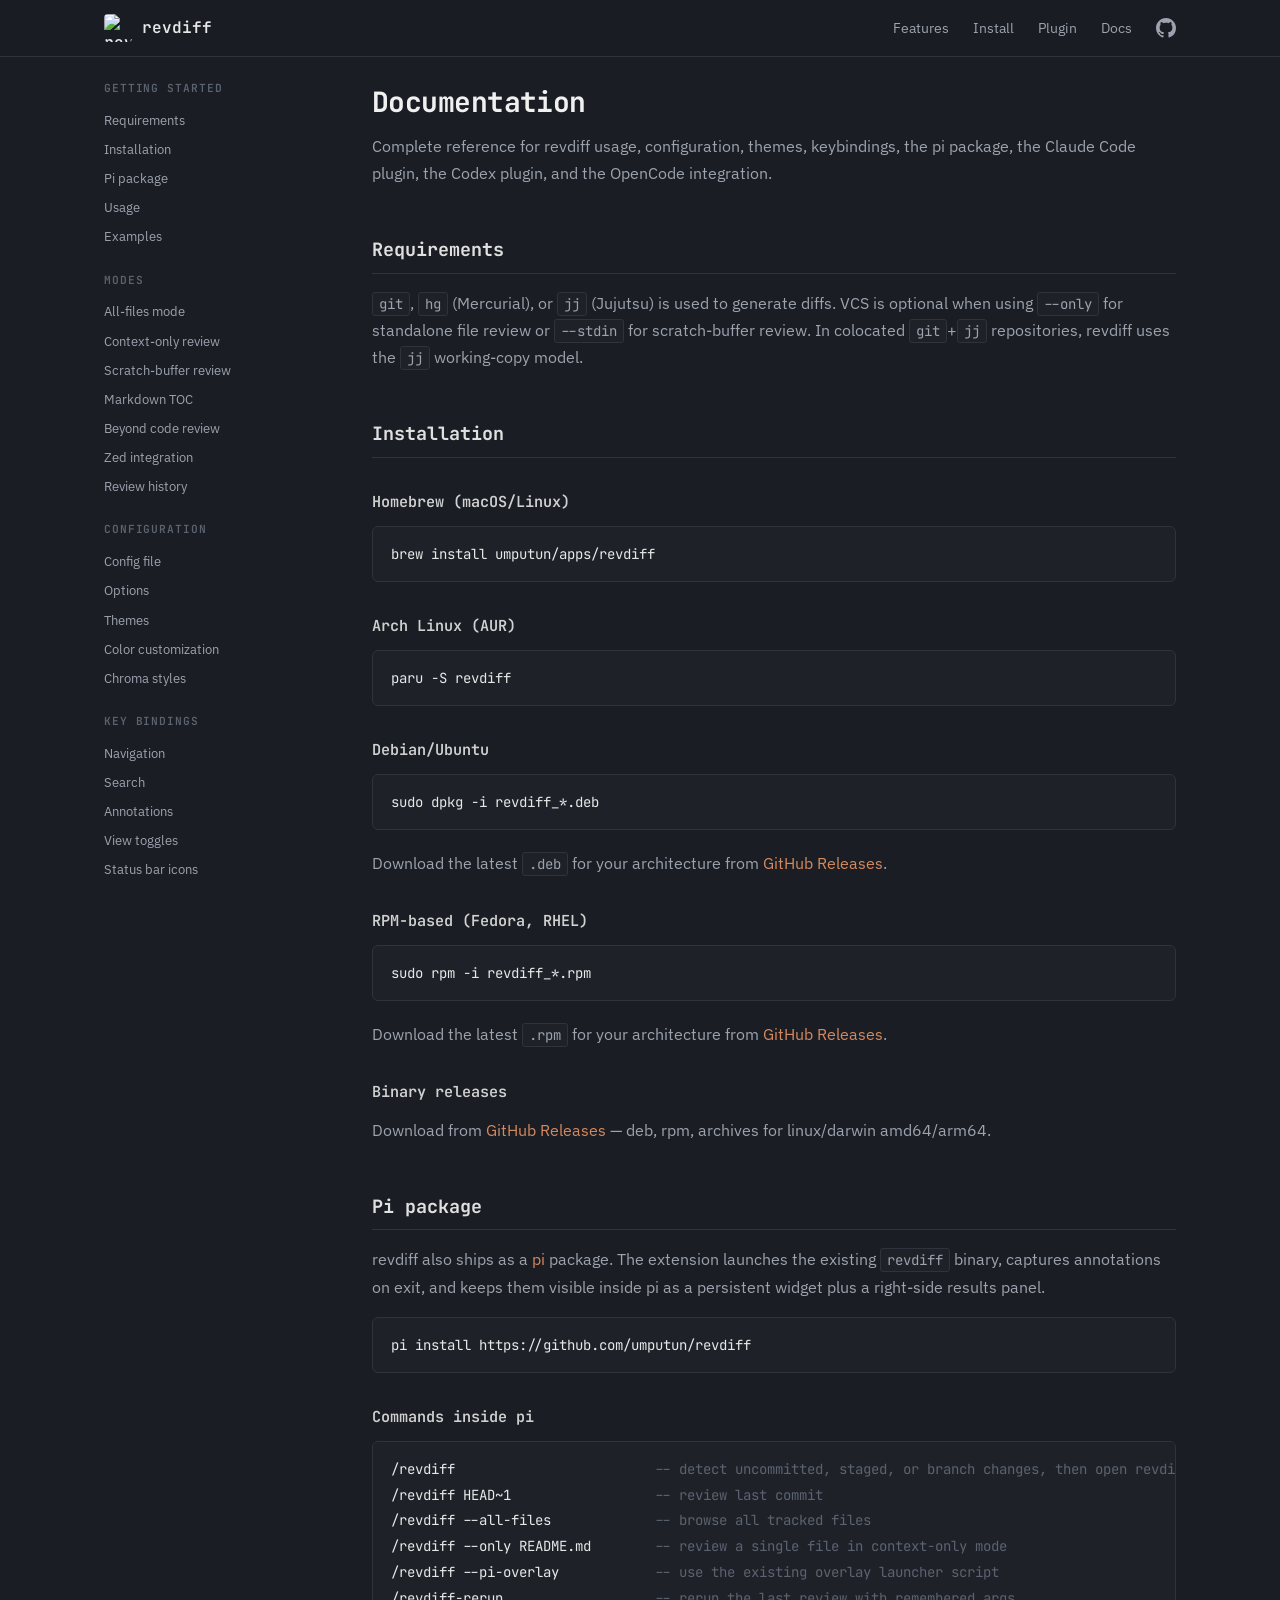
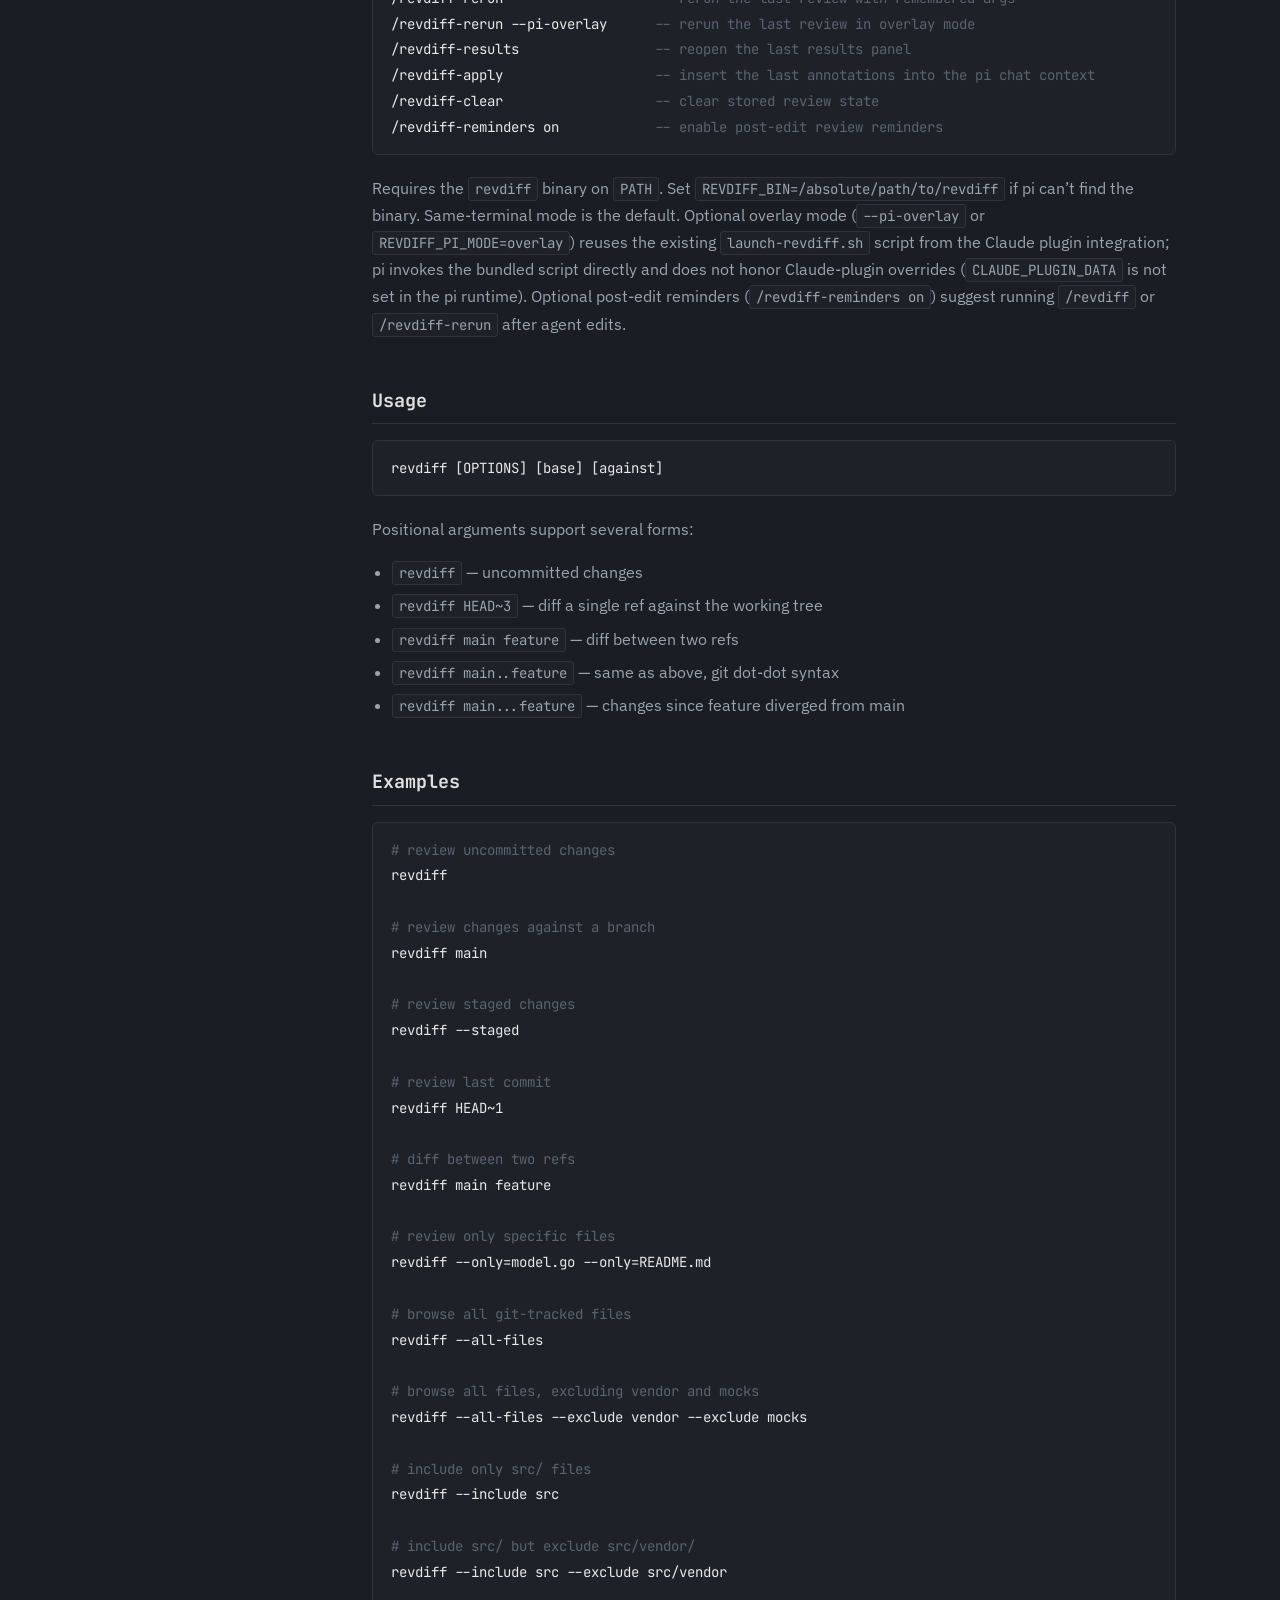
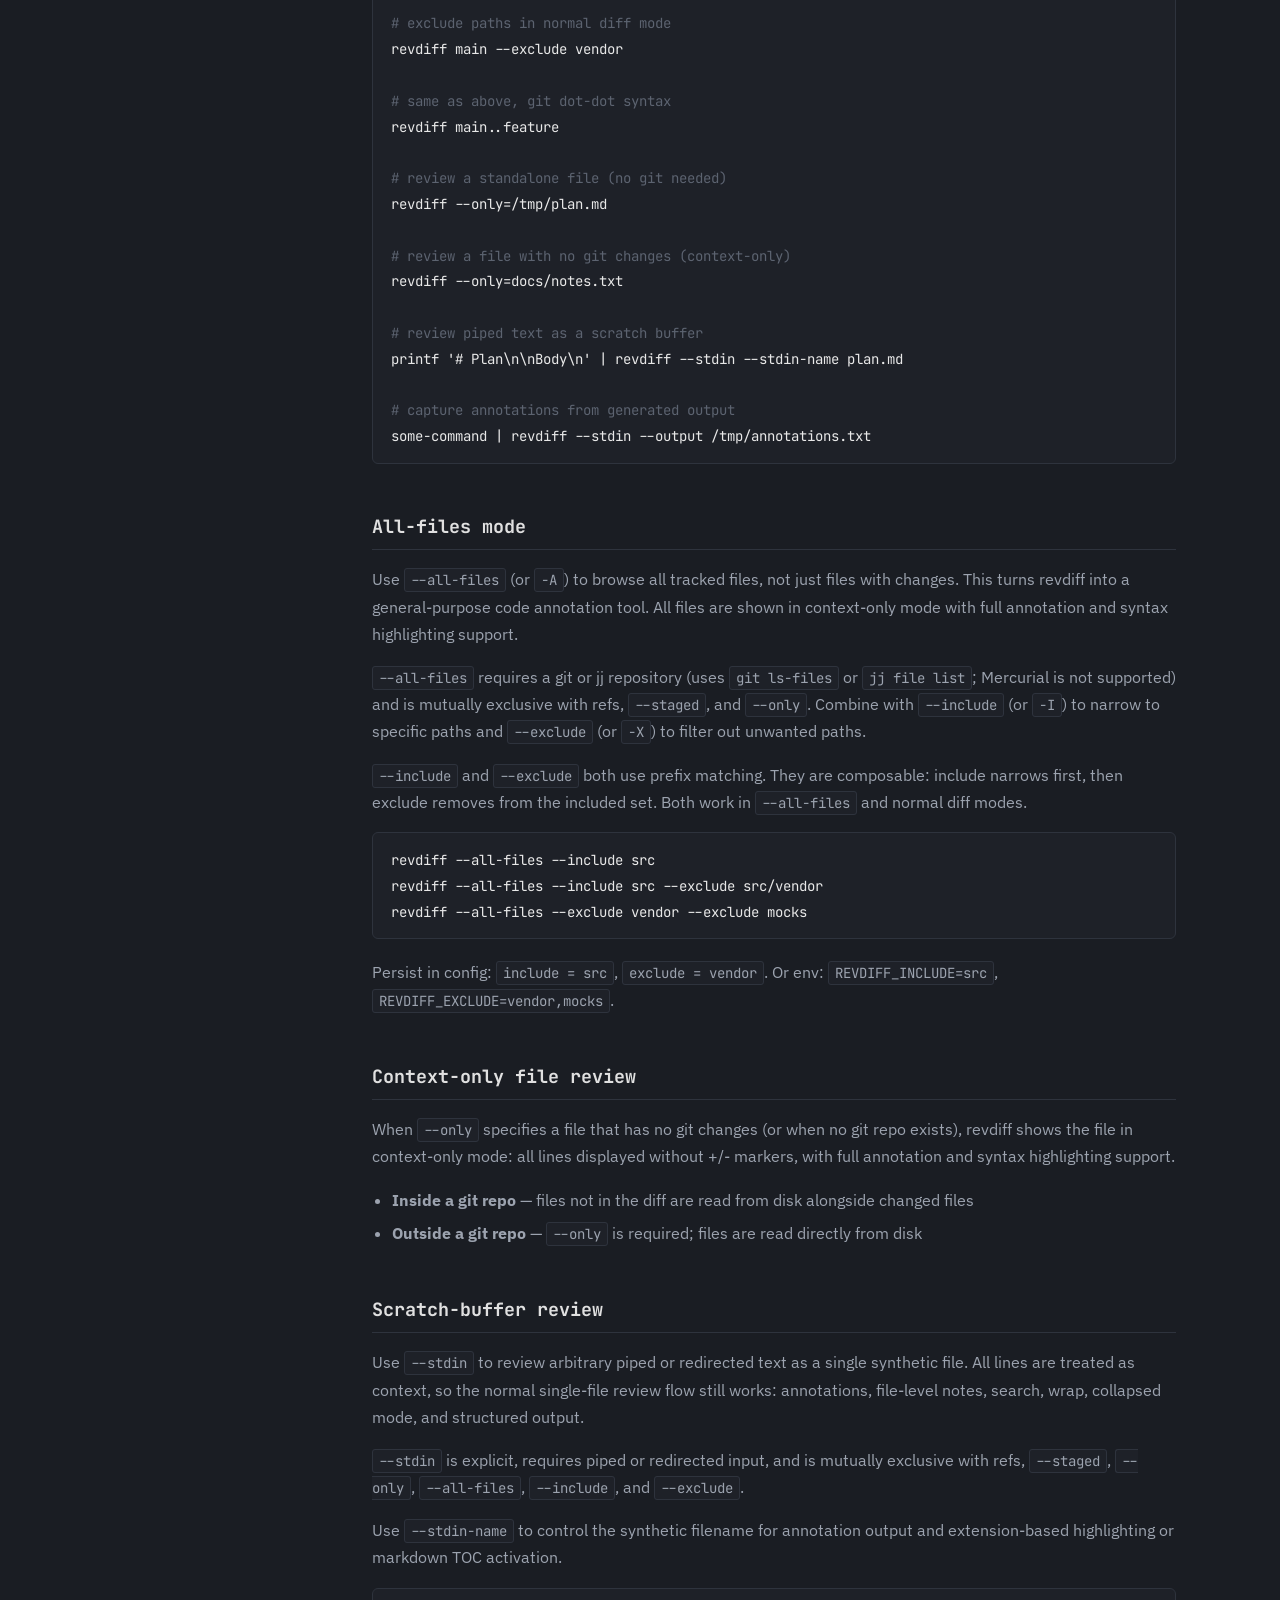
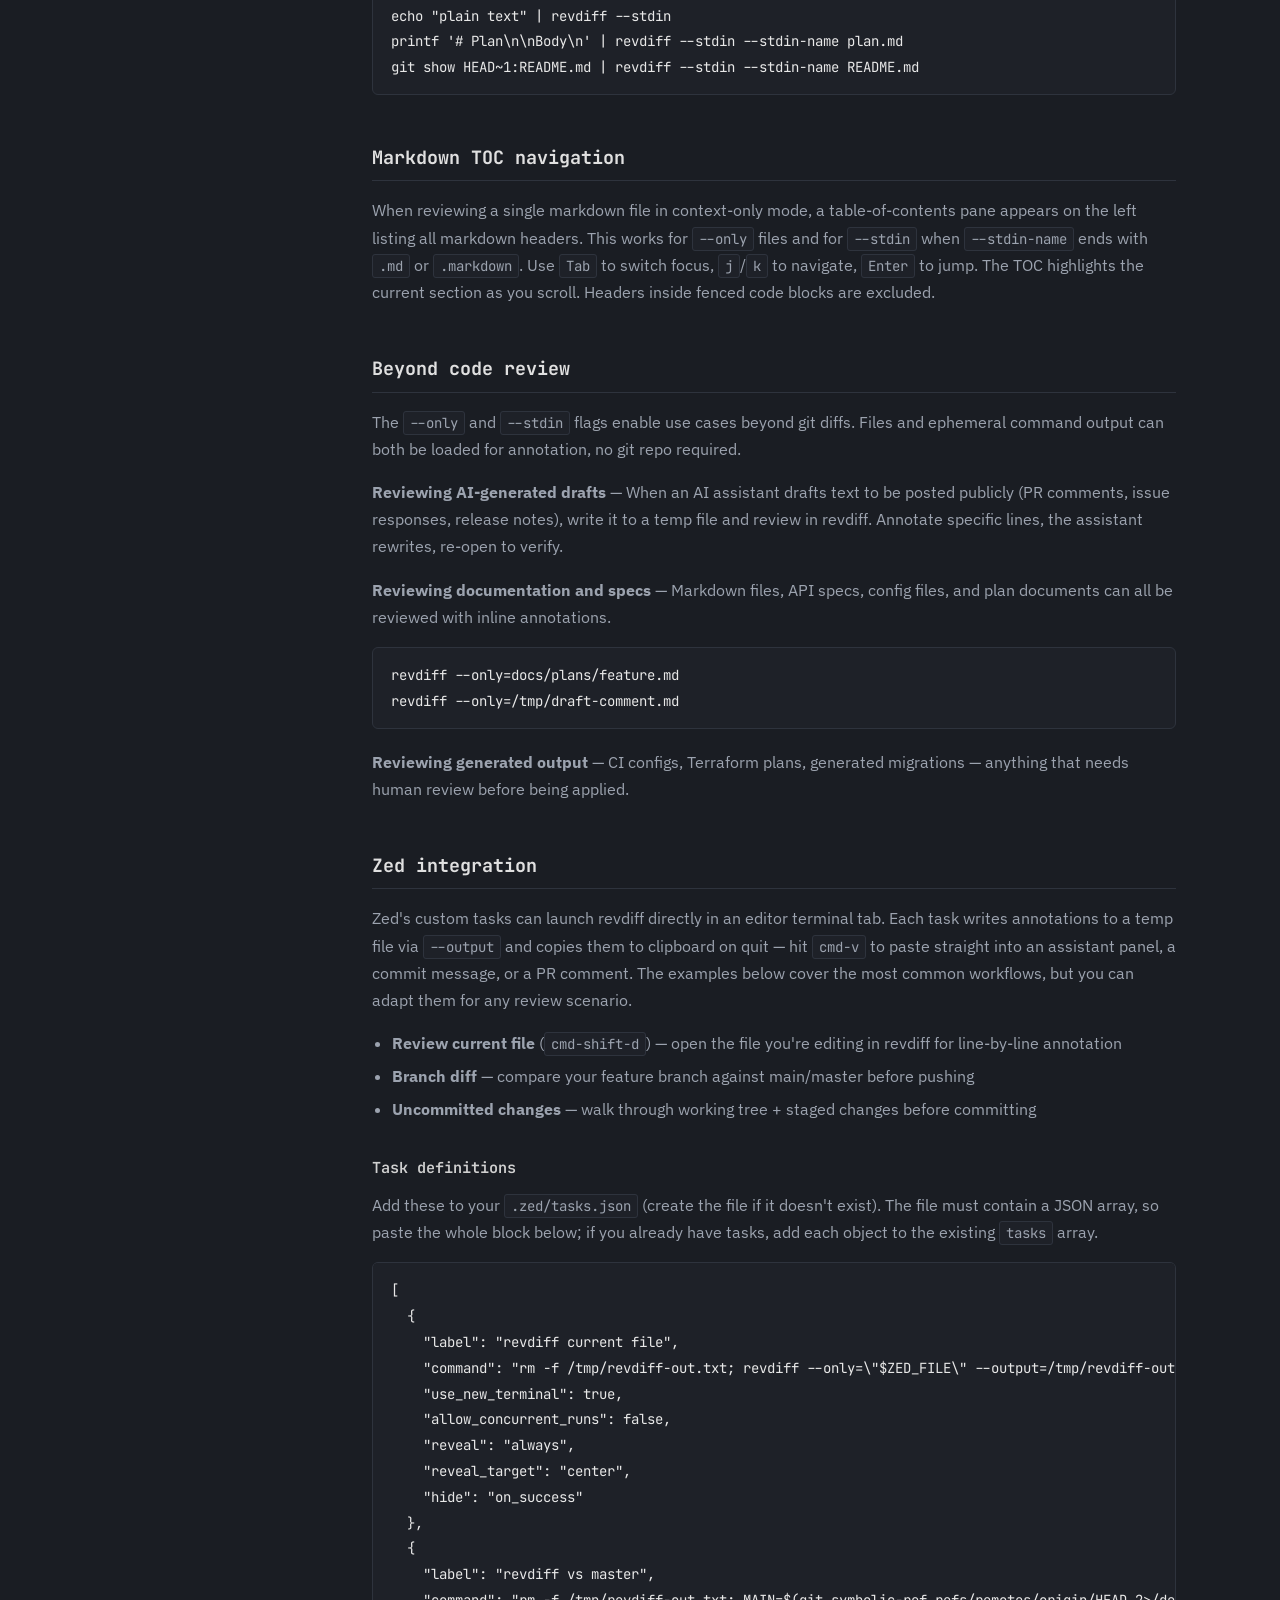
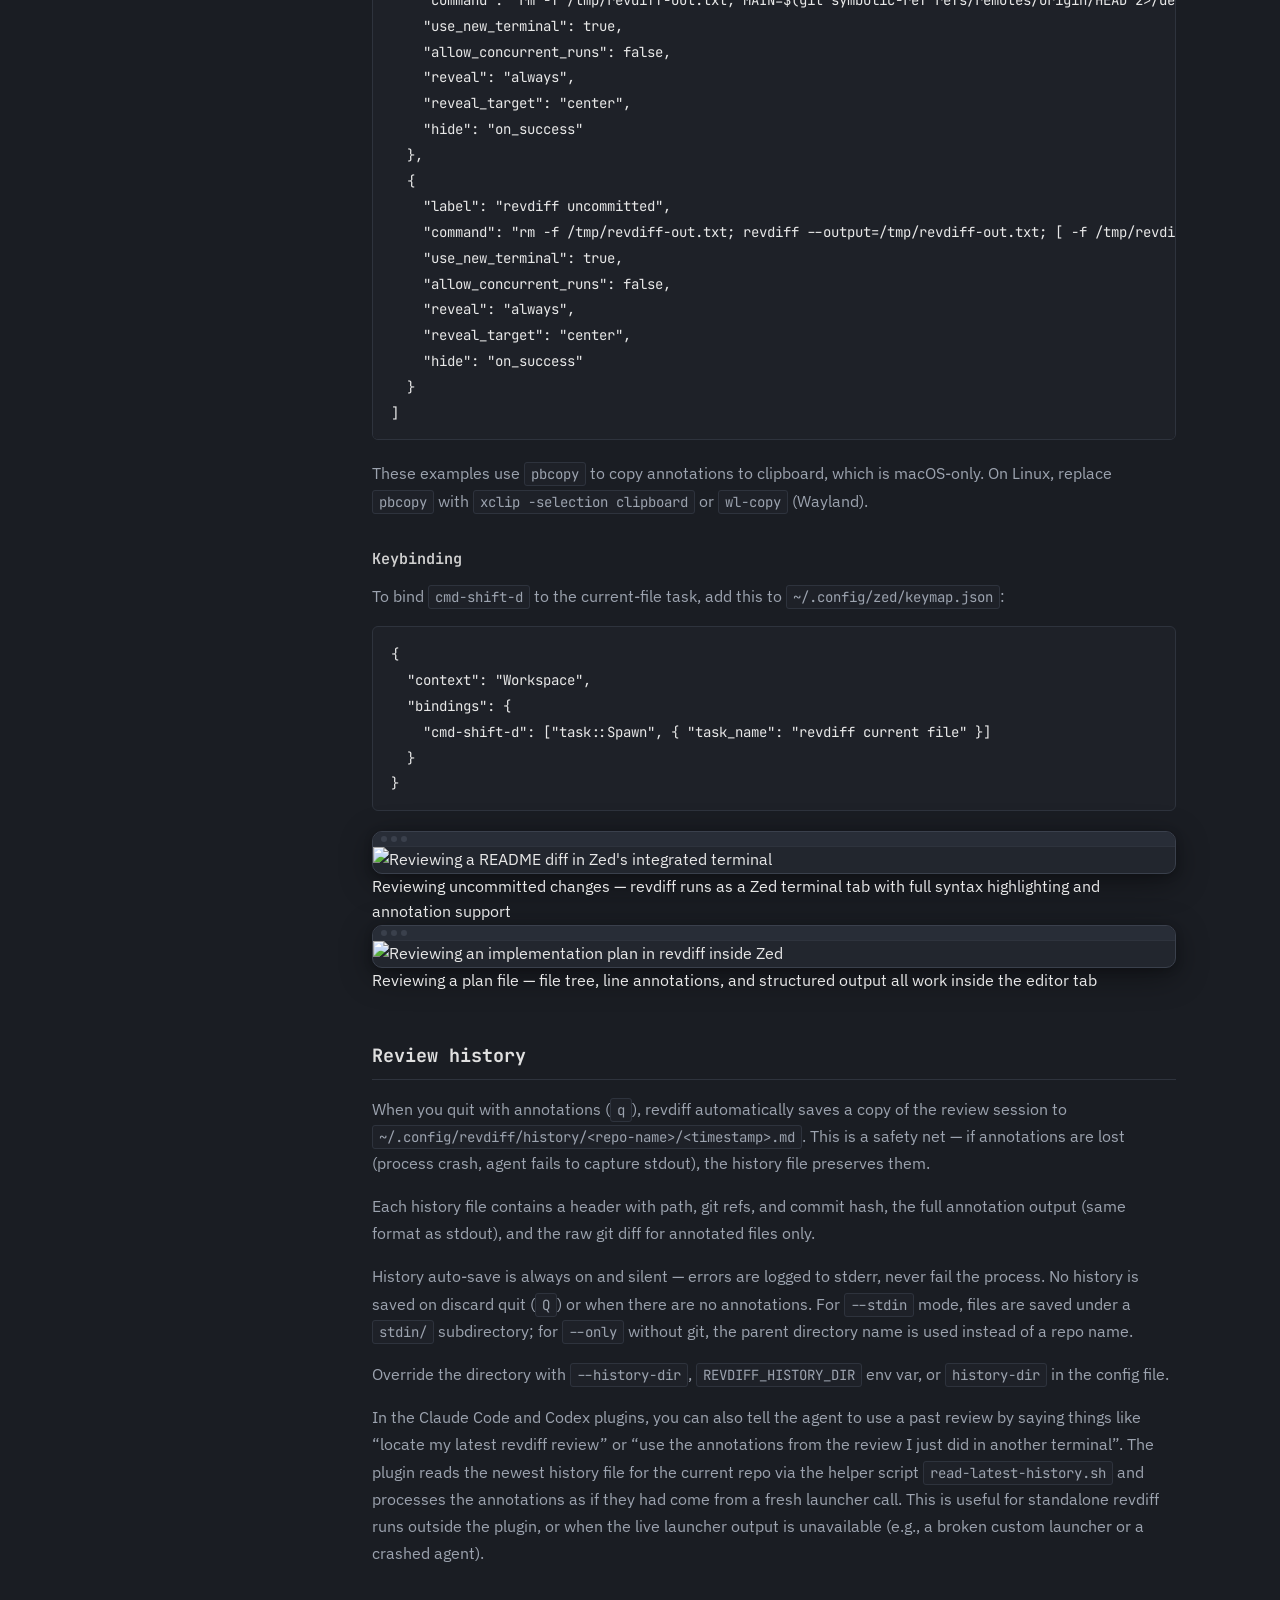
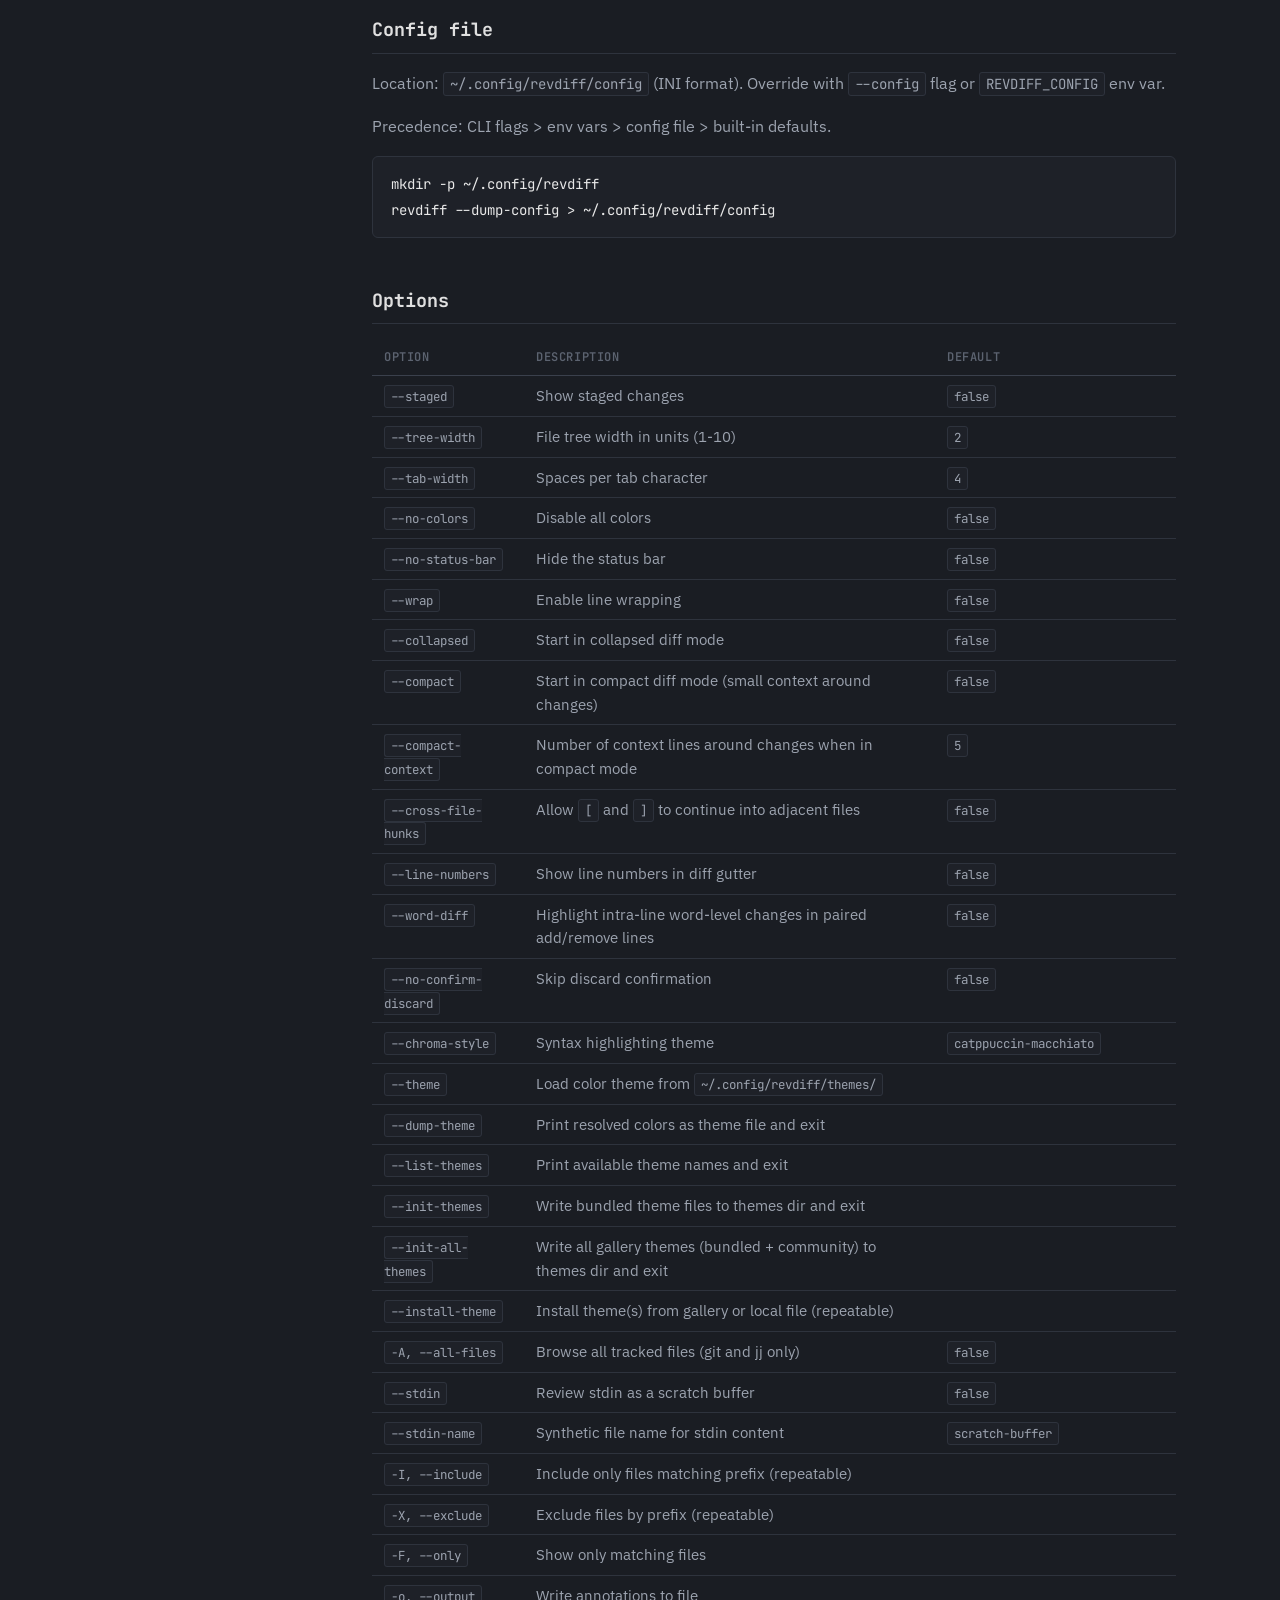
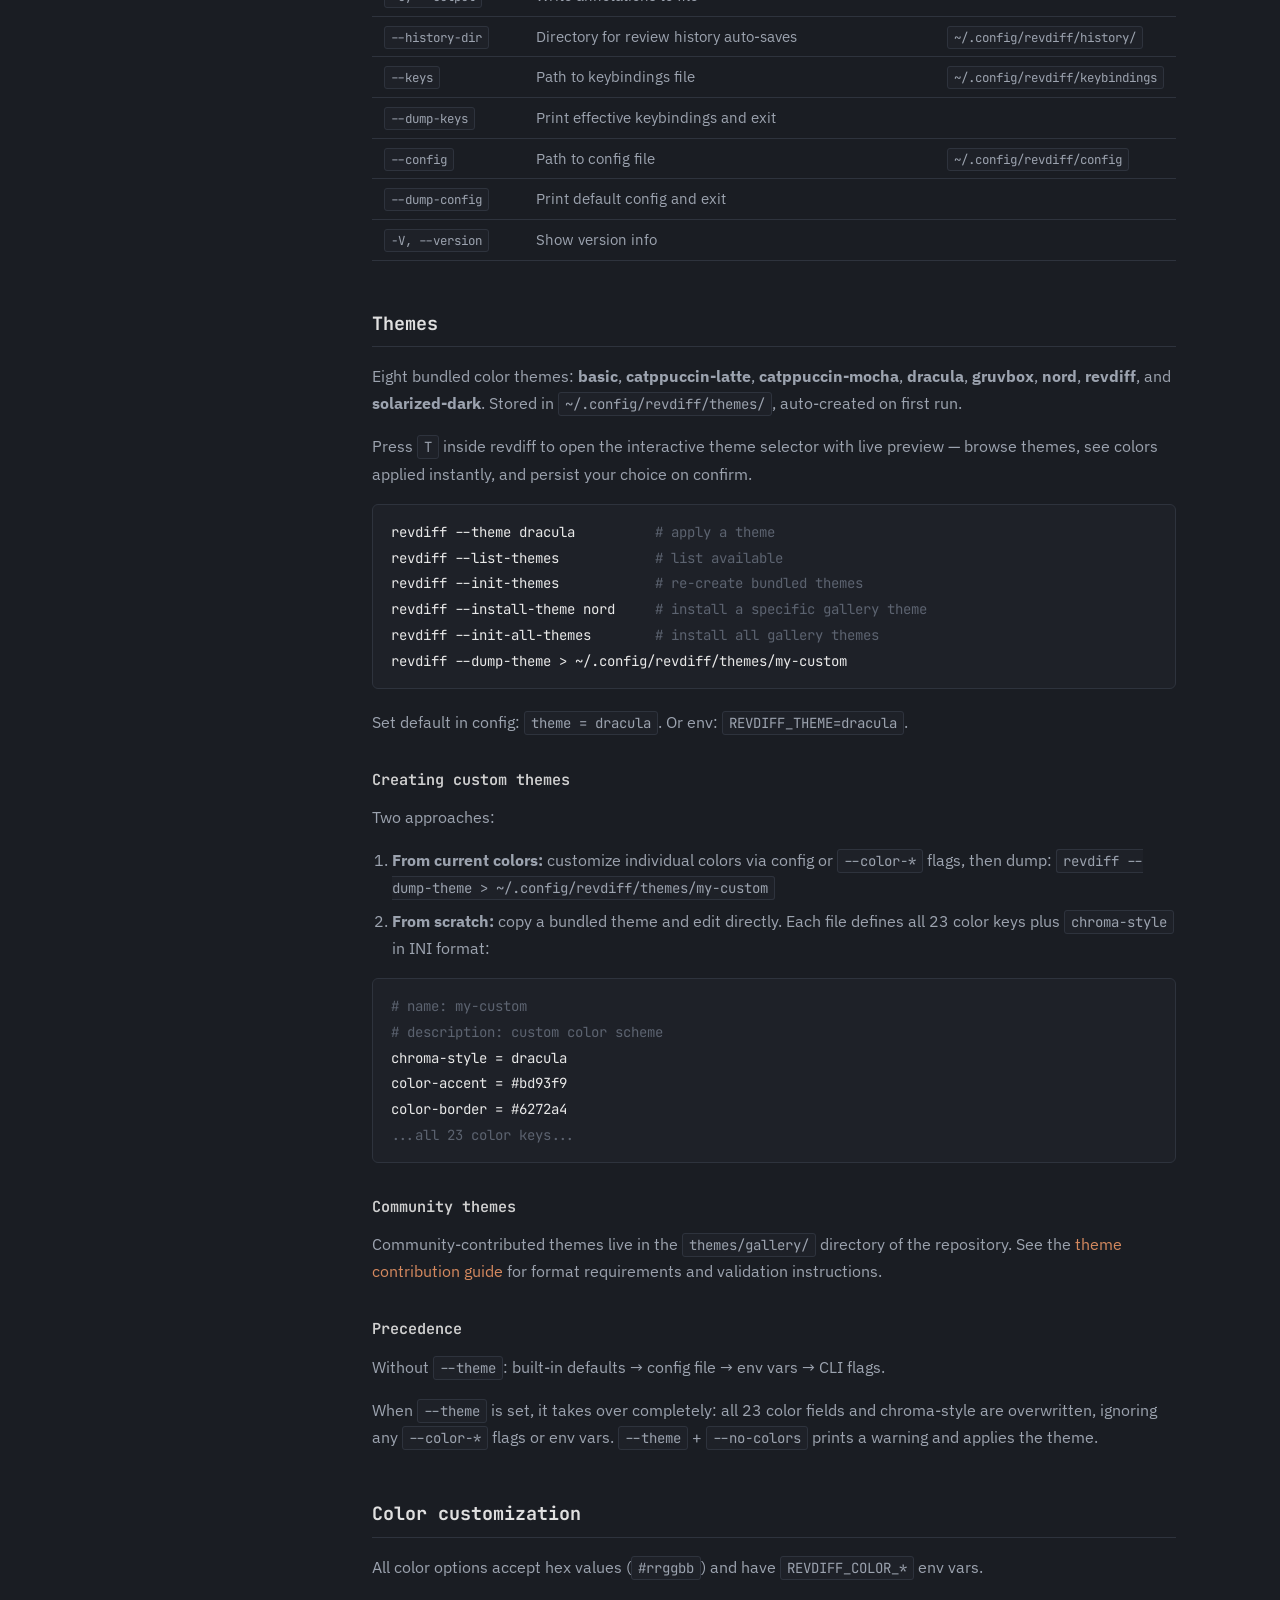
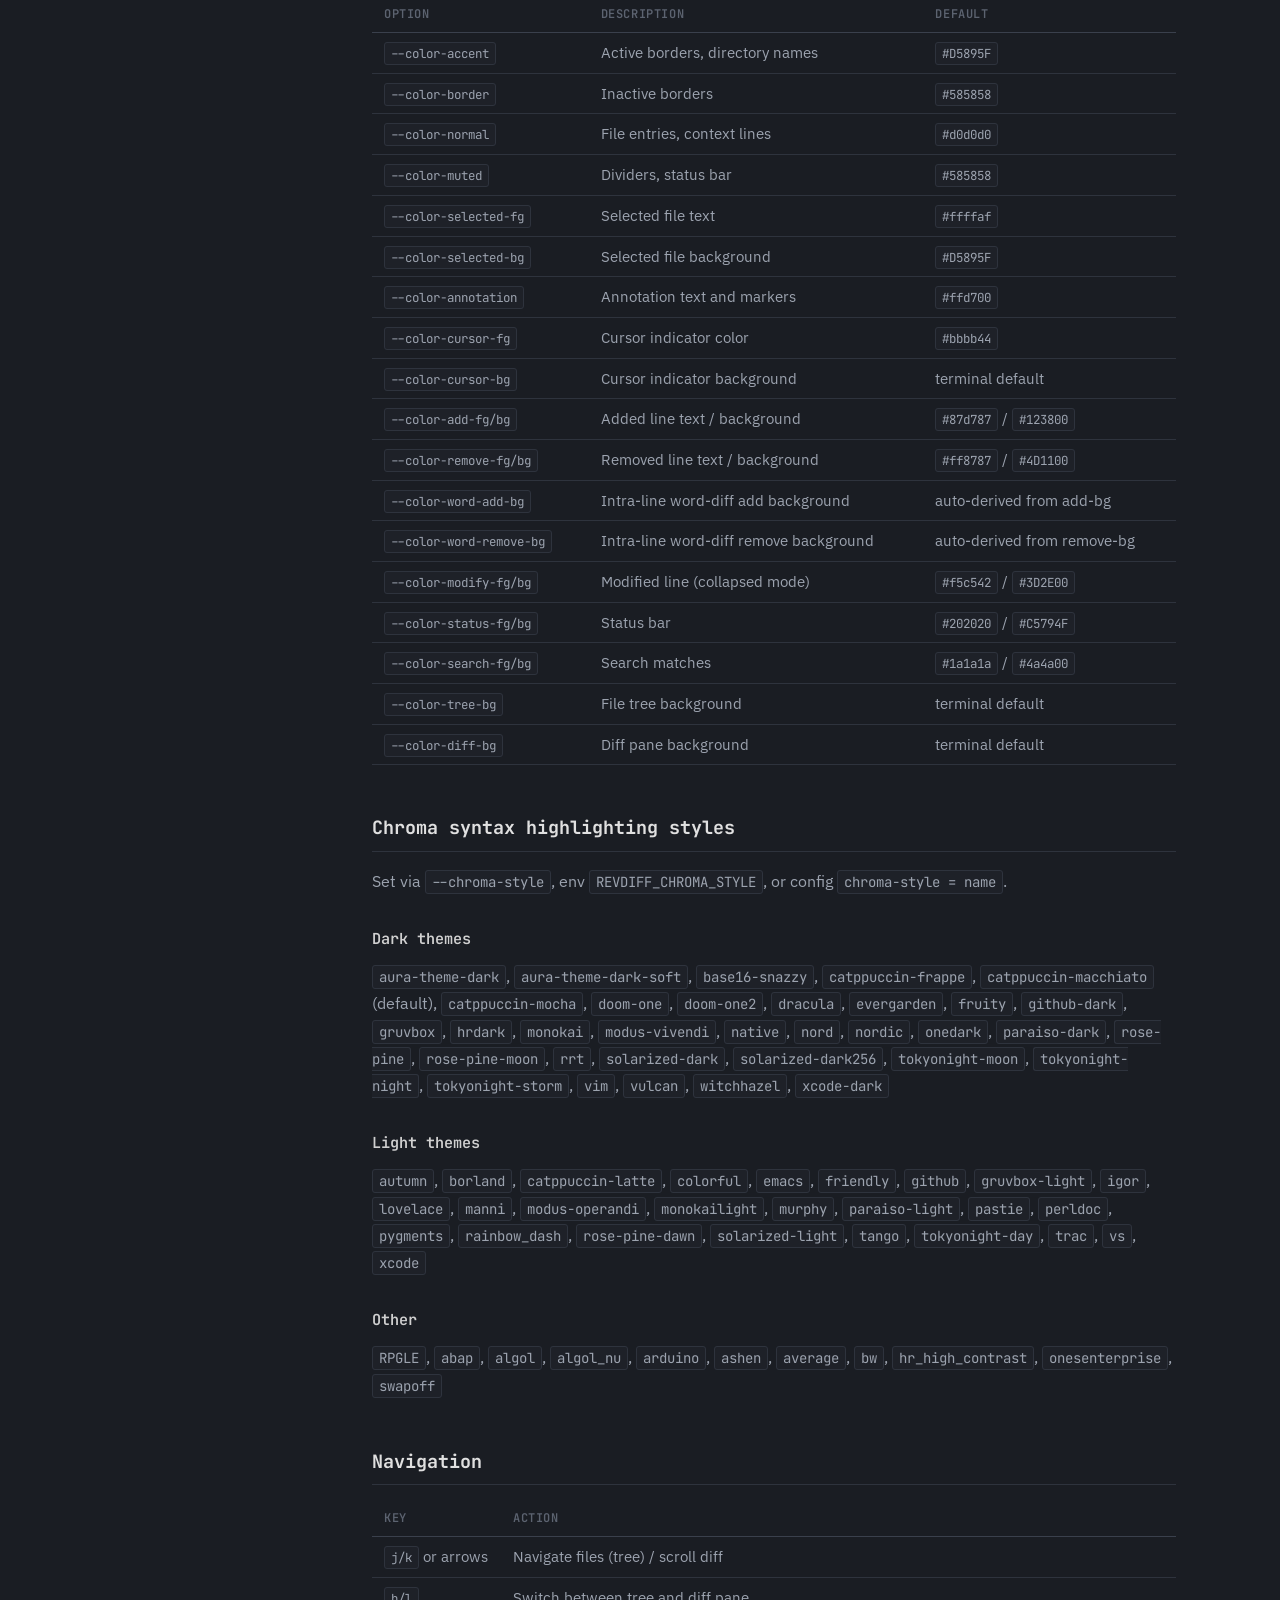
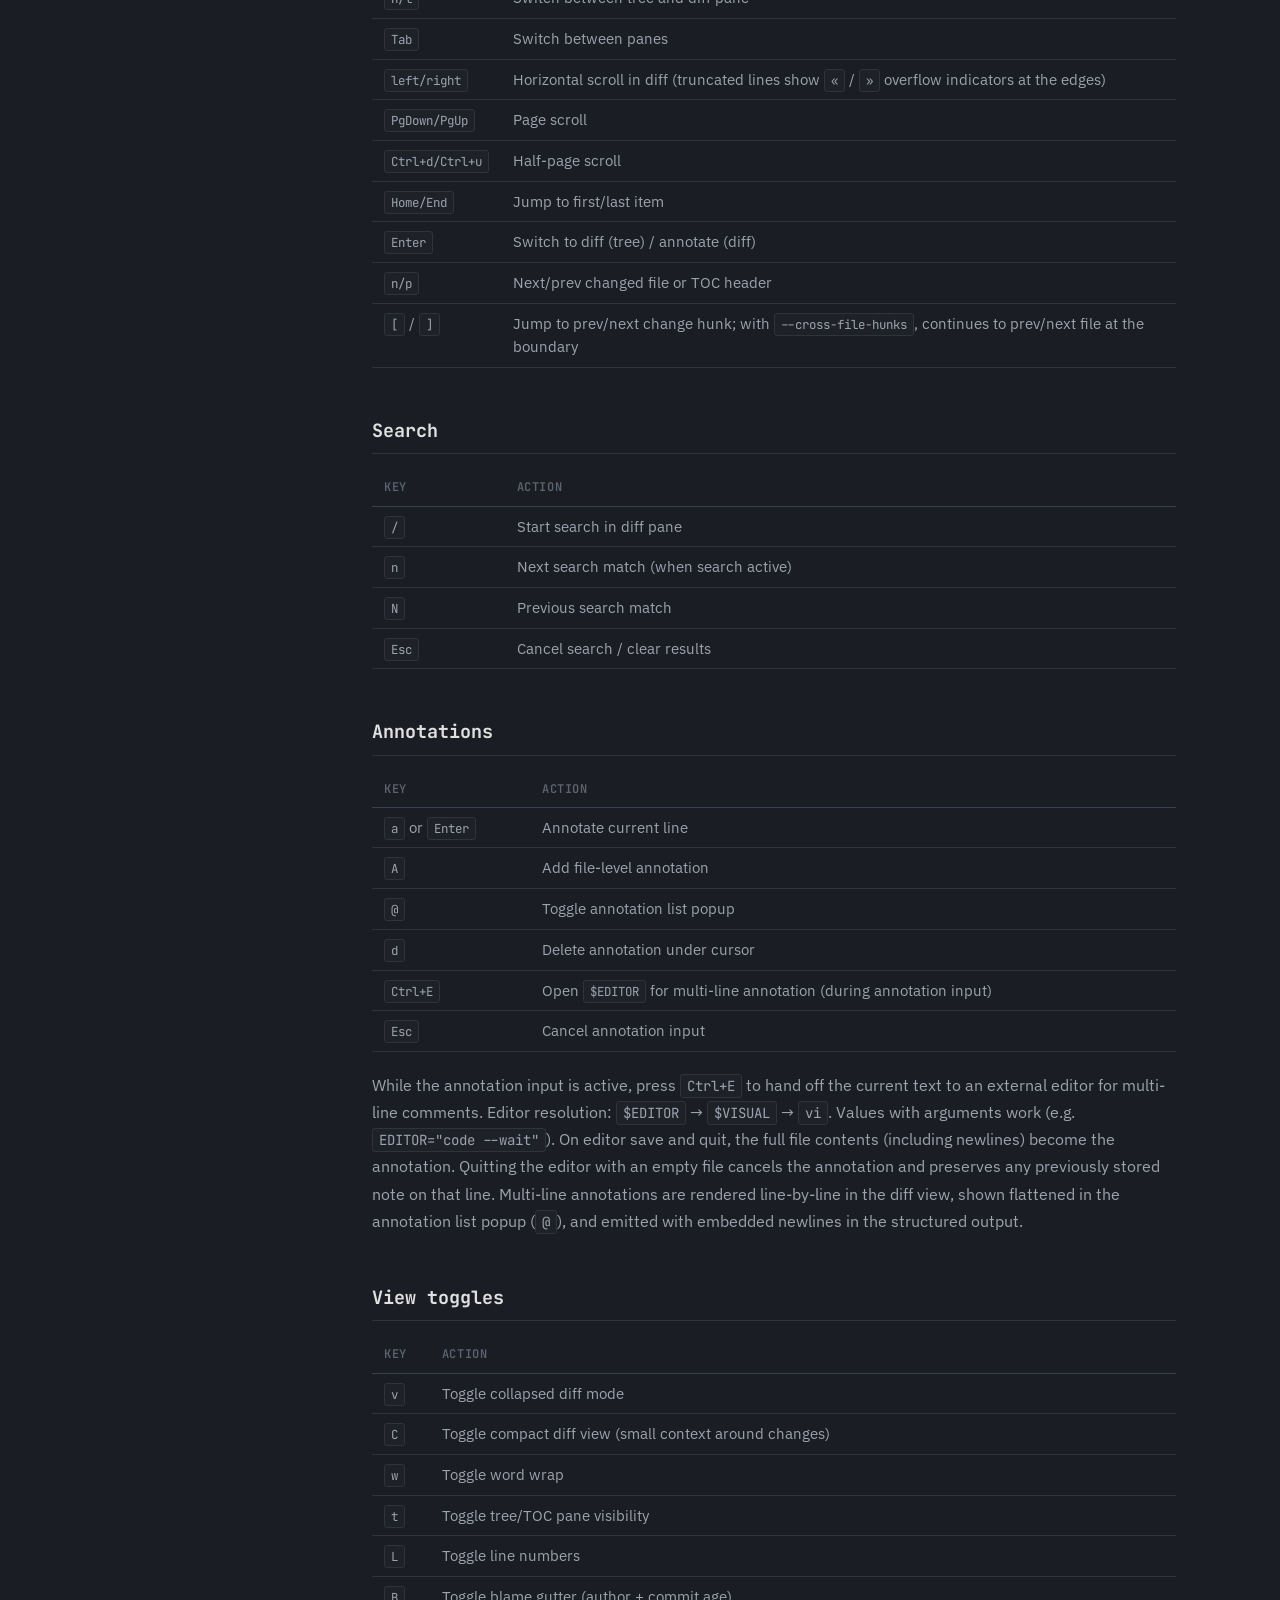
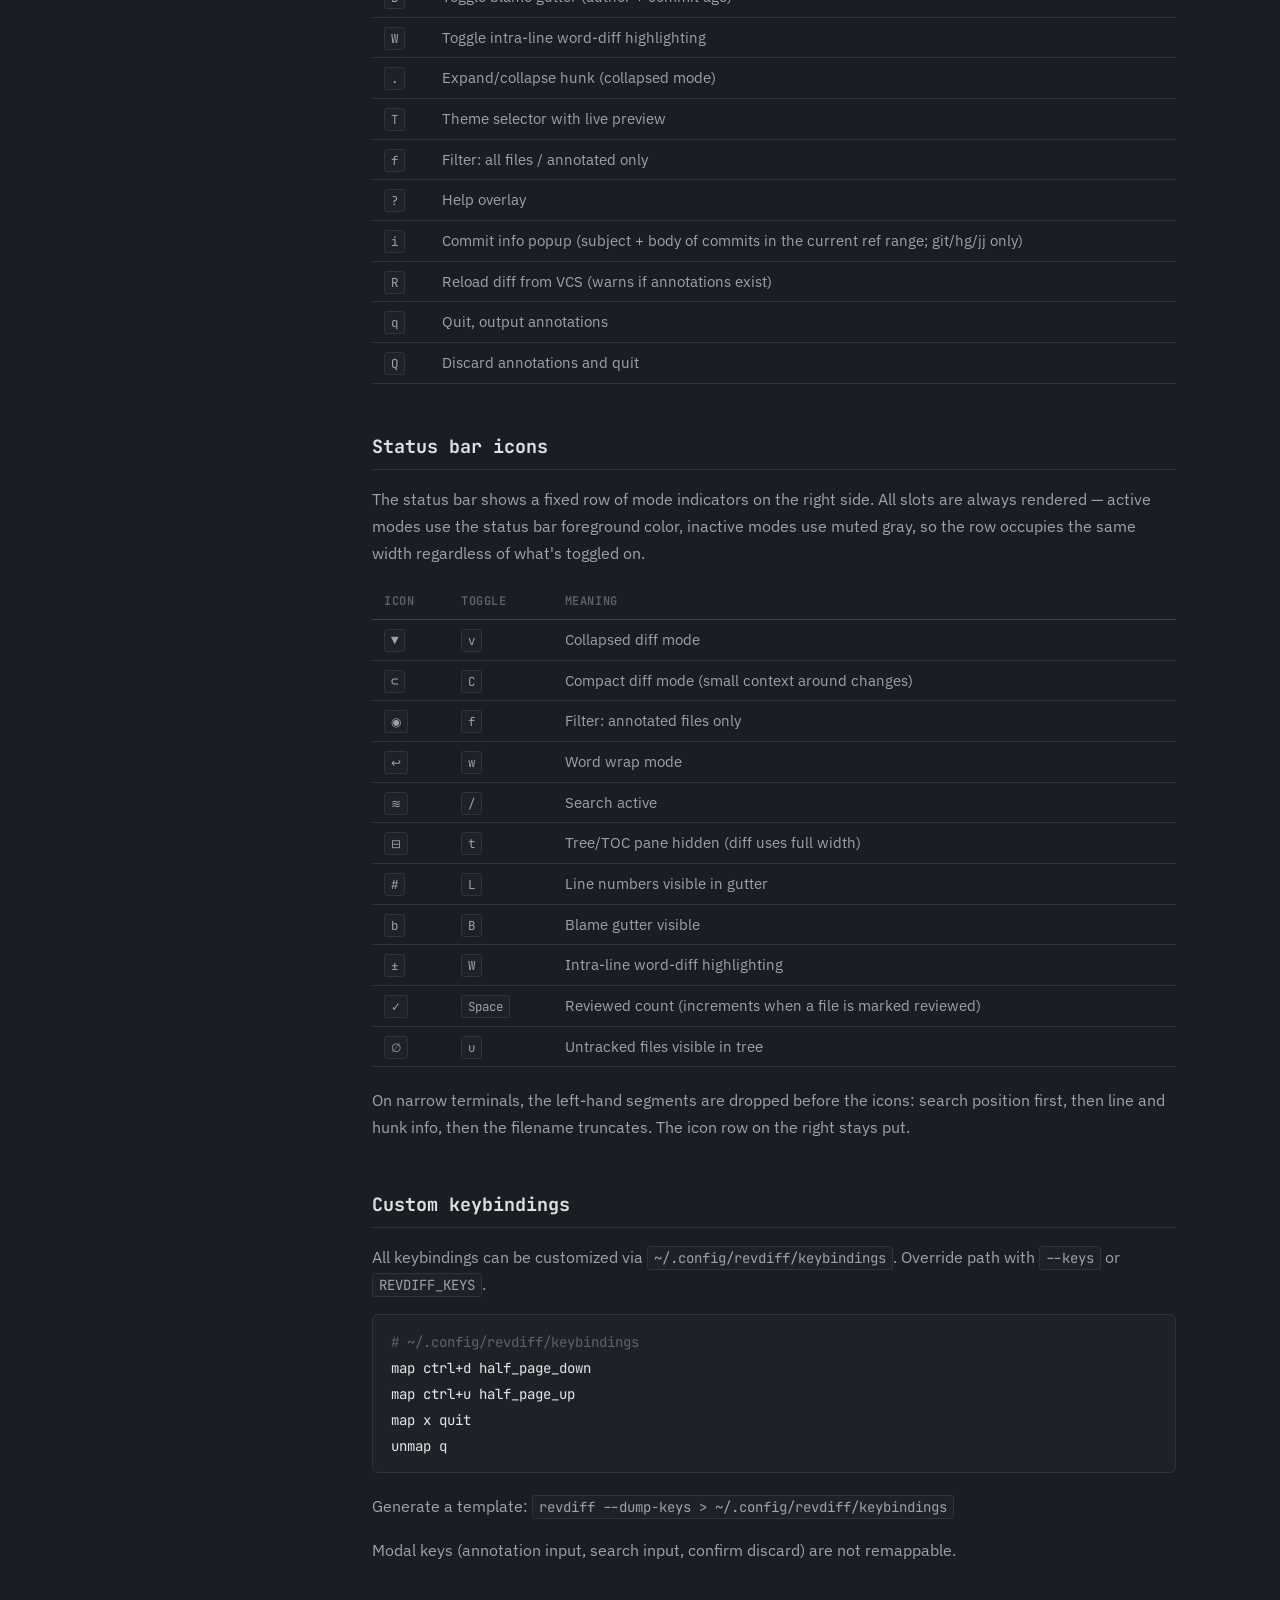
==== commit 389b7510: "feat: add compact diff mode with --compact flag and C keybinding (#135) * add plan: compact-diff-mod" ====
--- a/site/docs.html
+++ b/site/docs.html
@@ -88,6 +88,7 @@
         <a href="#plugin-usage">Usage</a>
         <a href="#plugin-autodetect">Auto-detection</a>
         <a href="#plugin-planning">Plan review plugin</a>
+        <a href="#plugin-overrides">Custom launchers</a>
 
         <h4>Codex plugin</h4>
         <a href="#codex-install">Installation</a>
@@ -139,7 +140,7 @@
 /revdiff-apply                   <span class="code-comment">-- insert the last annotations into the pi chat context</span>
 /revdiff-clear                   <span class="code-comment">-- clear stored review state</span>
 /revdiff-reminders on            <span class="code-comment">-- enable post-edit review reminders</span></code></div>
-        <p>Requires the <code>revdiff</code> binary on <code>PATH</code>. Set <code>REVDIFF_BIN=/absolute/path/to/revdiff</code> if pi can’t find the binary. Same-terminal mode is the default. Optional overlay mode (<code>--pi-overlay</code> or <code>REVDIFF_PI_MODE=overlay</code>) reuses the existing <code>launch-revdiff.sh</code> script from the Claude plugin integration. Optional post-edit reminders (<code>/revdiff-reminders on</code>) suggest running <code>/revdiff</code> or <code>/revdiff-rerun</code> after agent edits.</p>
+        <p>Requires the <code>revdiff</code> binary on <code>PATH</code>. Set <code>REVDIFF_BIN=/absolute/path/to/revdiff</code> if pi can’t find the binary. Same-terminal mode is the default. Optional overlay mode (<code>--pi-overlay</code> or <code>REVDIFF_PI_MODE=overlay</code>) reuses the existing <code>launch-revdiff.sh</code> script from the Claude plugin integration; pi invokes the bundled script directly and does not honor Claude-plugin overrides (<code>CLAUDE_PLUGIN_DATA</code> is not set in the pi runtime). Optional post-edit reminders (<code>/revdiff-reminders on</code>) suggest running <code>/revdiff</code> or <code>/revdiff-rerun</code> after agent edits.</p>
 
         <!-- usage -->
         <h2 id="usage">Usage</h2>
@@ -329,6 +330,8 @@
                 <tr><td><code>--no-status-bar</code></td><td>Hide the status bar</td><td><code>false</code></td></tr>
                 <tr><td><code>--wrap</code></td><td>Enable line wrapping</td><td><code>false</code></td></tr>
                 <tr><td><code>--collapsed</code></td><td>Start in collapsed diff mode</td><td><code>false</code></td></tr>
+                <tr><td><code>--compact</code></td><td>Start in compact diff mode (small context around changes)</td><td><code>false</code></td></tr>
+                <tr><td><code>--compact-context</code></td><td>Number of context lines around changes when in compact mode</td><td><code>5</code></td></tr>
                 <tr><td><code>--cross-file-hunks</code></td><td>Allow <code>[</code> and <code>]</code> to continue into adjacent files</td><td><code>false</code></td></tr>
                 <tr><td><code>--line-numbers</code></td><td>Show line numbers in diff gutter</td><td><code>false</code></td></tr>
                 <tr><td><code>--word-diff</code></td><td>Highlight intra-line word-level changes in paired add/remove lines</td><td><code>false</code></td></tr>
@@ -467,6 +470,7 @@
             <thead><tr><th>Key</th><th>Action</th></tr></thead>
             <tbody>
                 <tr><td><code>v</code></td><td>Toggle collapsed diff mode</td></tr>
+                <tr><td><code>C</code></td><td>Toggle compact diff view (small context around changes)</td></tr>
                 <tr><td><code>w</code></td><td>Toggle word wrap</td></tr>
                 <tr><td><code>t</code></td><td>Toggle tree/TOC pane visibility</td></tr>
                 <tr><td><code>L</code></td><td>Toggle line numbers</td></tr>
@@ -477,17 +481,19 @@
                 <tr><td><code>f</code></td><td>Filter: all files / annotated only</td></tr>
                 <tr><td><code>?</code></td><td>Help overlay</td></tr>
                 <tr><td><code>i</code></td><td>Commit info popup (subject + body of commits in the current ref range; git/hg/jj only)</td></tr>
+                <tr><td><code>R</code></td><td>Reload diff from VCS (warns if annotations exist)</td></tr>
                 <tr><td><code>q</code></td><td>Quit, output annotations</td></tr>
                 <tr><td><code>Q</code></td><td>Discard annotations and quit</td></tr>
             </tbody>
         </table>
 
         <h2 id="status-bar-icons">Status bar icons</h2>
-        <p>The status bar shows a fixed row of mode indicators on the right side. All ten slots are always rendered &mdash; active modes use the status bar foreground color, inactive modes use muted gray, so the row occupies the same width regardless of what's toggled on.</p>
+        <p>The status bar shows a fixed row of mode indicators on the right side. All slots are always rendered &mdash; active modes use the status bar foreground color, inactive modes use muted gray, so the row occupies the same width regardless of what's toggled on.</p>
         <table>
             <thead><tr><th>Icon</th><th>Toggle</th><th>Meaning</th></tr></thead>
             <tbody>
                 <tr><td><code>▼</code></td><td><code>v</code></td><td>Collapsed diff mode</td></tr>
+                <tr><td><code>⊂</code></td><td><code>C</code></td><td>Compact diff mode (small context around changes)</td></tr>
                 <tr><td><code>◉</code></td><td><code>f</code></td><td>Filter: annotated files only</td></tr>
                 <tr><td><code>↩</code></td><td><code>w</code></td><td>Word wrap mode</td></tr>
                 <tr><td><code>≋</code></td><td><code>/</code></td><td>Search active</td></tr>
@@ -516,7 +522,7 @@
         <p><strong>Pane:</strong> <code>toggle_pane</code>, <code>focus_tree</code>, <code>focus_diff</code></p>
         <p><strong>Search:</strong> <code>search</code></p>
         <p><strong>Annotations:</strong> <code>confirm</code>, <code>annotate_file</code>, <code>delete_annotation</code>, <code>annot_list</code></p>
-        <p><strong>View:</strong> <code>toggle_collapsed</code>, <code>toggle_wrap</code>, <code>toggle_tree</code>, <code>toggle_line_numbers</code>, <code>toggle_blame</code>, <code>toggle_word_diff</code>, <code>toggle_hunk</code>, <code>toggle_untracked</code>, <code>mark_reviewed</code>, <code>theme_select</code>, <code>filter</code>, <code>commit_info</code></p>
+        <p><strong>View:</strong> <code>toggle_collapsed</code>, <code>toggle_compact</code>, <code>toggle_wrap</code>, <code>toggle_tree</code>, <code>toggle_line_numbers</code>, <code>toggle_blame</code>, <code>toggle_word_diff</code>, <code>toggle_hunk</code>, <code>toggle_untracked</code>, <code>mark_reviewed</code>, <code>theme_select</code>, <code>filter</code>, <code>commit_info</code>, <code>reload</code></p>
         <p><strong>Quit:</strong> <code>quit</code>, <code>discard_quit</code>, <code>help</code>, <code>dismiss</code></p>
 
         <!-- claude code plugin -->
@@ -581,6 +587,17 @@
         <div class="code-block"><code>/plugin install revdiff-planning@umputun-revdiff</code></div>
         <p>This plugin is independent from the main <code>revdiff</code> plugin and does not conflict with other planning plugins.</p>
 
+        <h2 id="plugin-overrides">Custom launchers</h2>
+        <p>Both Claude plugins resolve their launcher script through a two-layer chain (user &rarr; bundled, first executable wins). Drop a custom launcher into the user layer to customize how revdiff opens (separate window, alternate split layout, custom terminal multiplexer) without forking the plugin.</p>
+        <table>
+            <thead><tr><th>Plugin</th><th>User layer</th><th>Bundled default</th></tr></thead>
+            <tbody>
+                <tr><td>diff-review (<code>revdiff</code>)</td><td><code>${CLAUDE_PLUGIN_DATA}/scripts/launch-revdiff.sh</code></td><td><code>${CLAUDE_SKILL_DIR}/scripts/launch-revdiff.sh</code></td></tr>
+                <tr><td>plan-review (<code>revdiff-planning</code>)</td><td><code>${CLAUDE_PLUGIN_DATA}/scripts/launch-plan-review.sh</code></td><td><code>${CLAUDE_PLUGIN_ROOT}/scripts/launch-plan-review.sh</code></td></tr>
+            </tbody>
+        </table>
+        <p>There is no project-level (<code>.claude/...</code>) override layer by design: the planning hook fires automatically on every <code>ExitPlanMode</code> in any repo Claude opens, and a repo-controlled executable layer would let an untrusted repo run arbitrary code on routine Claude actions. The diff-review skill keeps the same two-layer shape for symmetry. The override file must be executable (<code>chmod +x</code>) — a non-executable file is treated as absent and the resolver falls through. The override chain is Claude-only: the pi extension and the Codex plugin do not honor it (no <code>CLAUDE_PLUGIN_DATA</code> in those runtimes; codex users edit <code>~/.codex/skills/revdiff/scripts/launch-revdiff.sh</code> directly). See <a href="https://github.com/umputun/revdiff/blob/master/.claude-plugin/skills/revdiff/references/install.md">install.md</a> and <a href="https://github.com/umputun/revdiff/blob/master/plugins/revdiff-planning/README.md">revdiff-planning README</a> for working examples.</p>
+
         <!-- codex plugin -->
         <h2 id="codex-install">Codex plugin</h2>
         <p>revdiff ships with a <a href="https://github.com/openai/codex">Codex CLI</a> plugin for interactive diff review and plan annotation directly from a Codex session.</p>
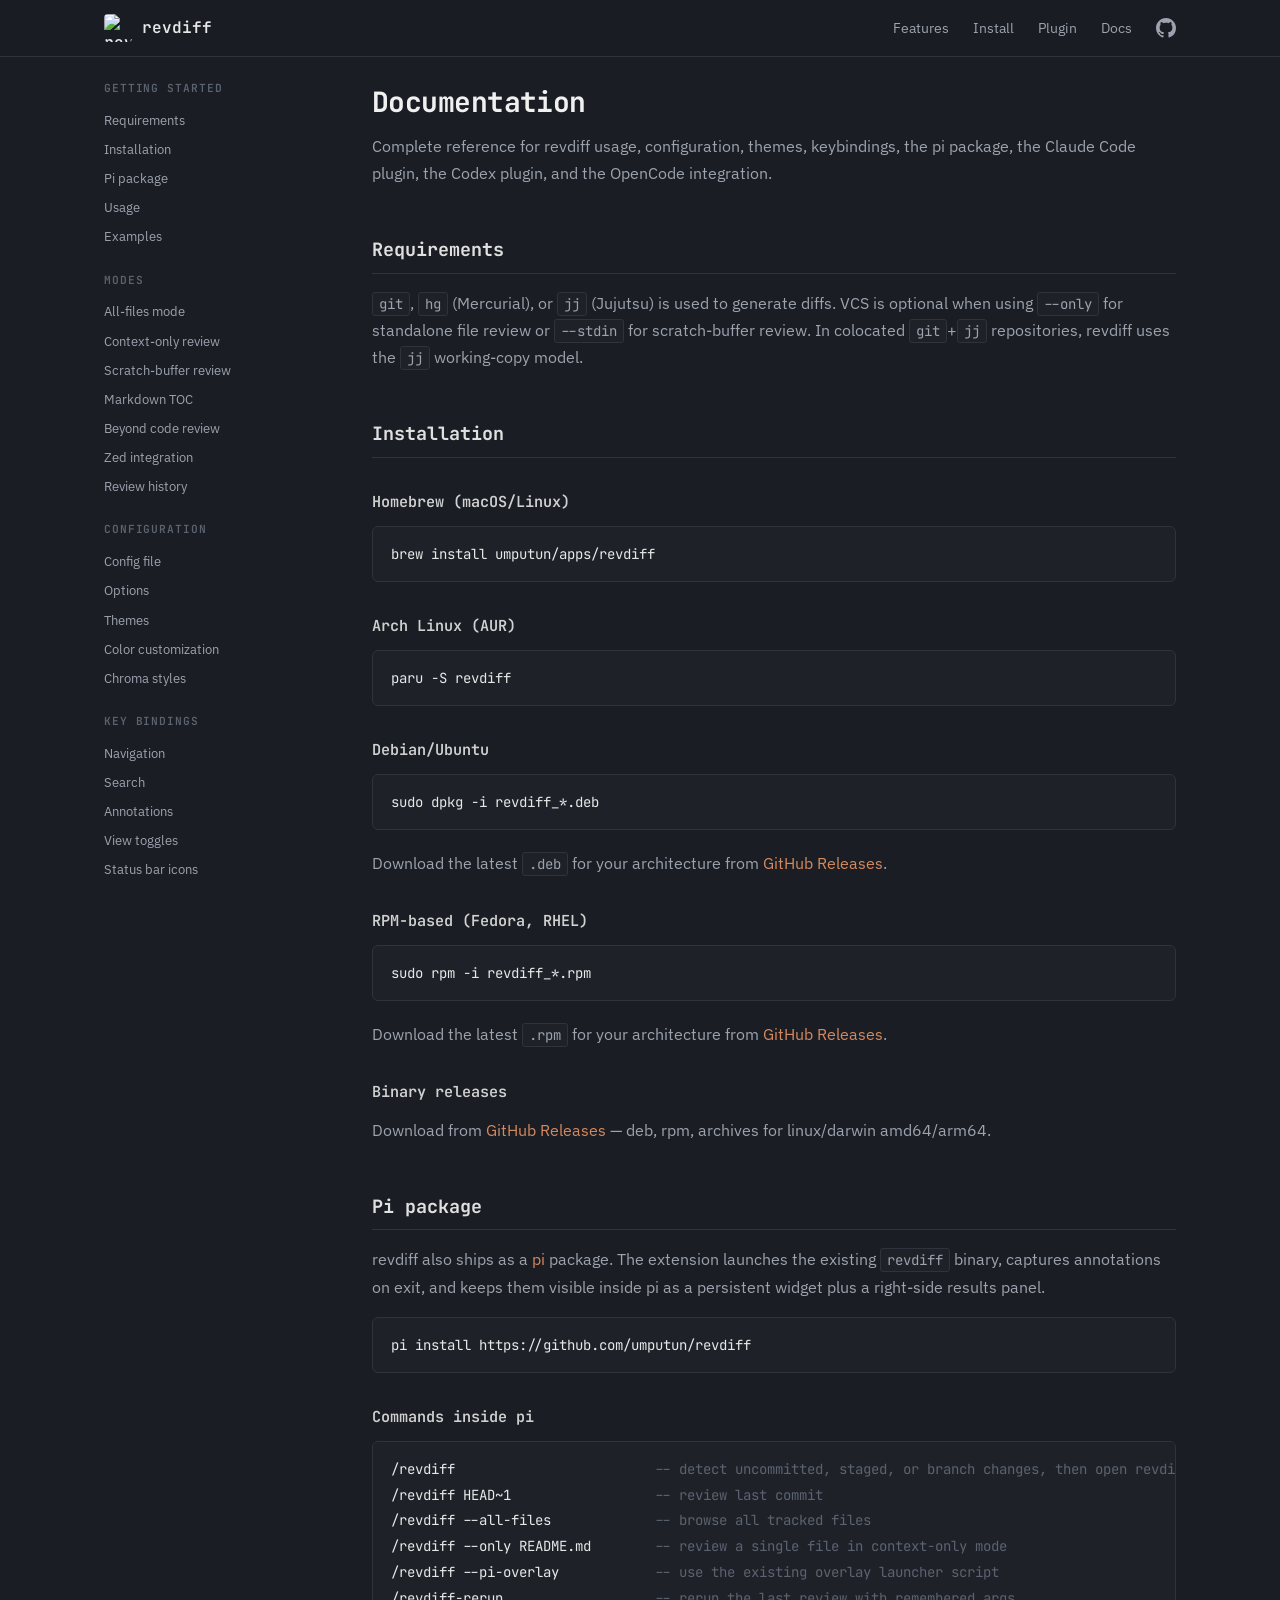
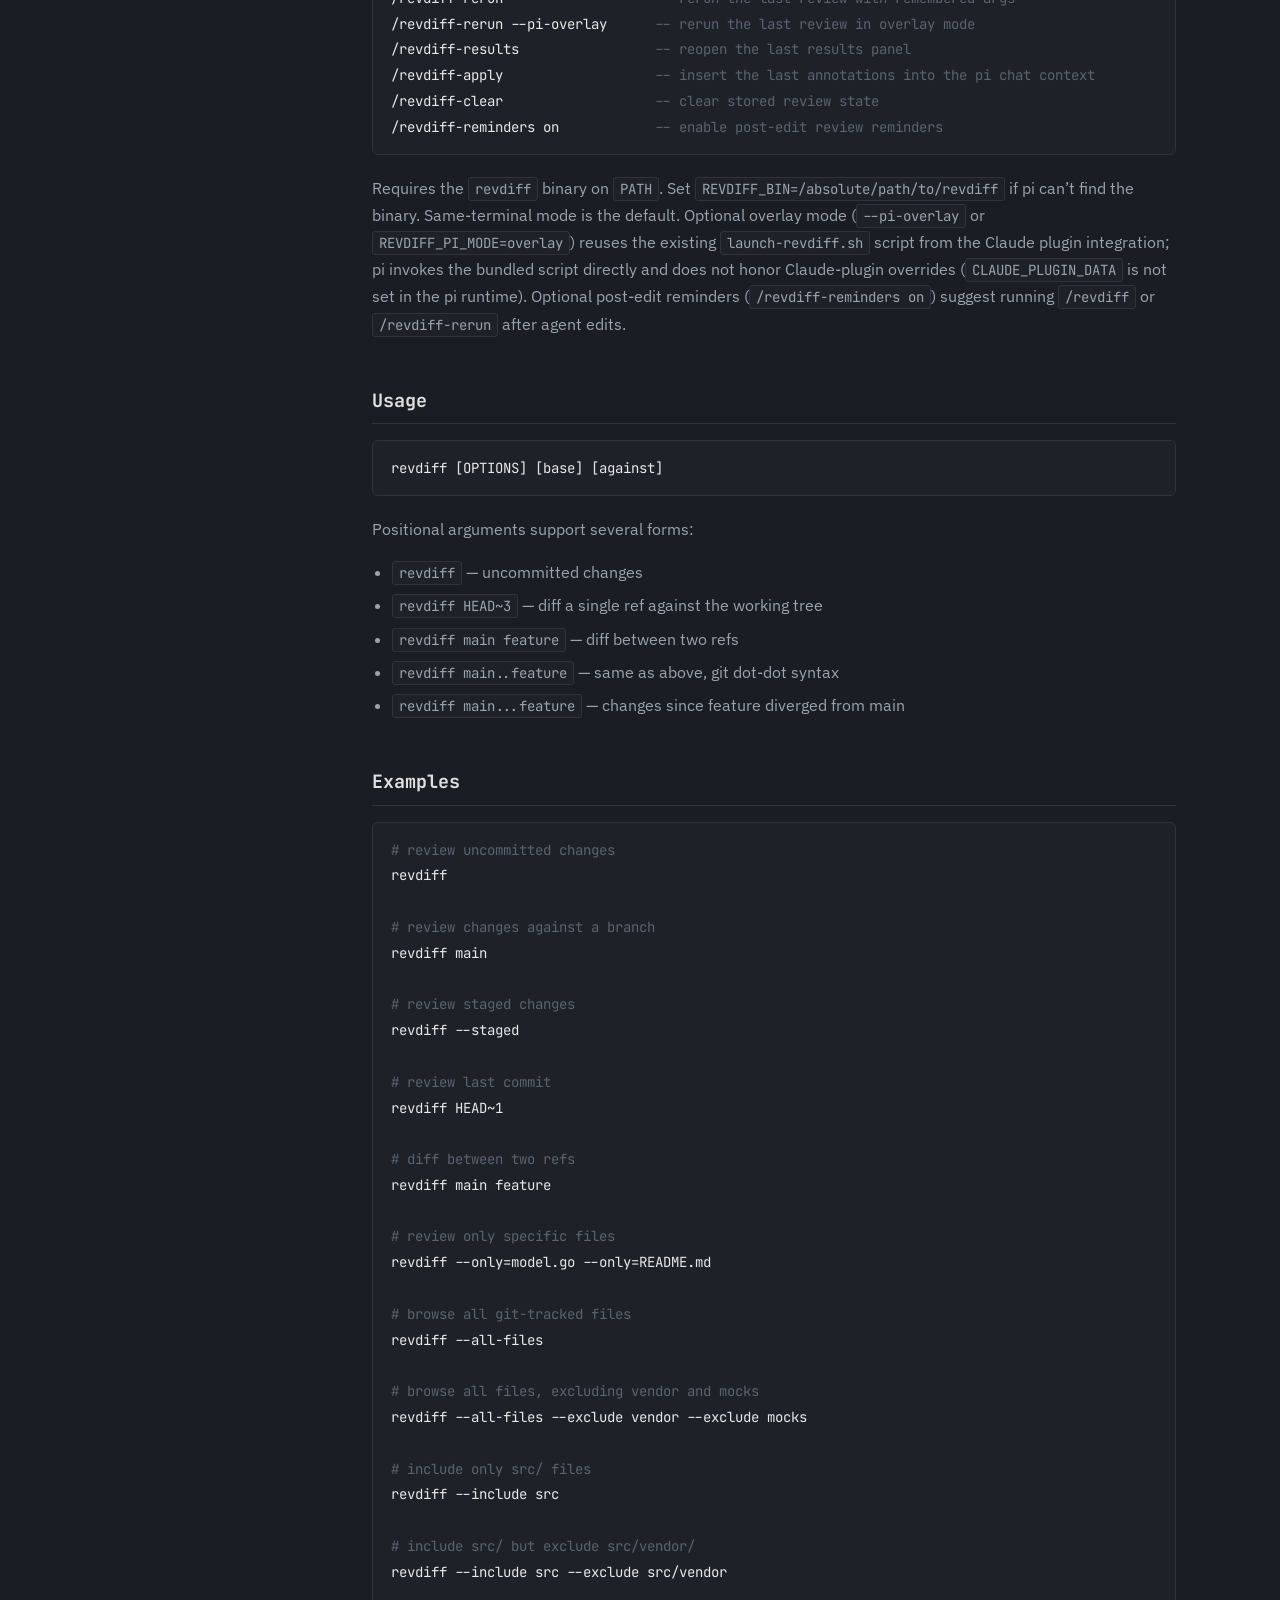
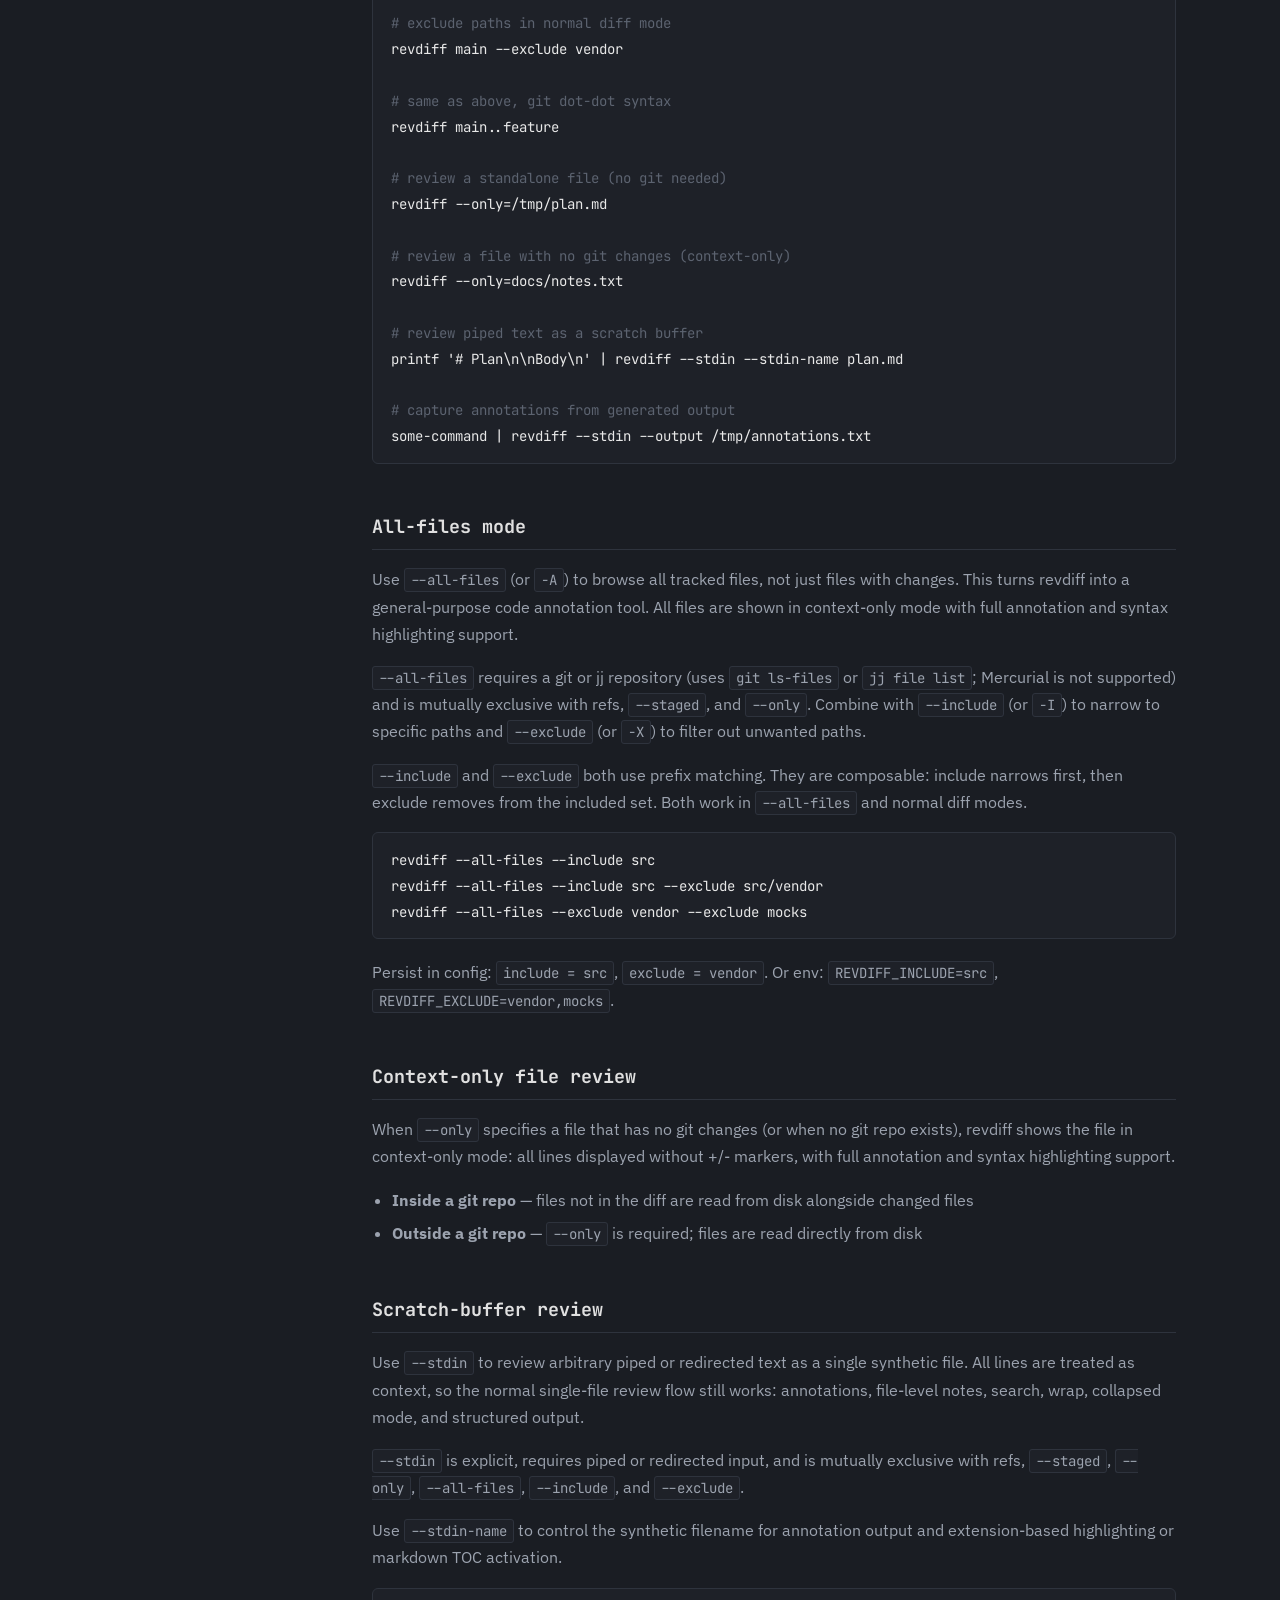
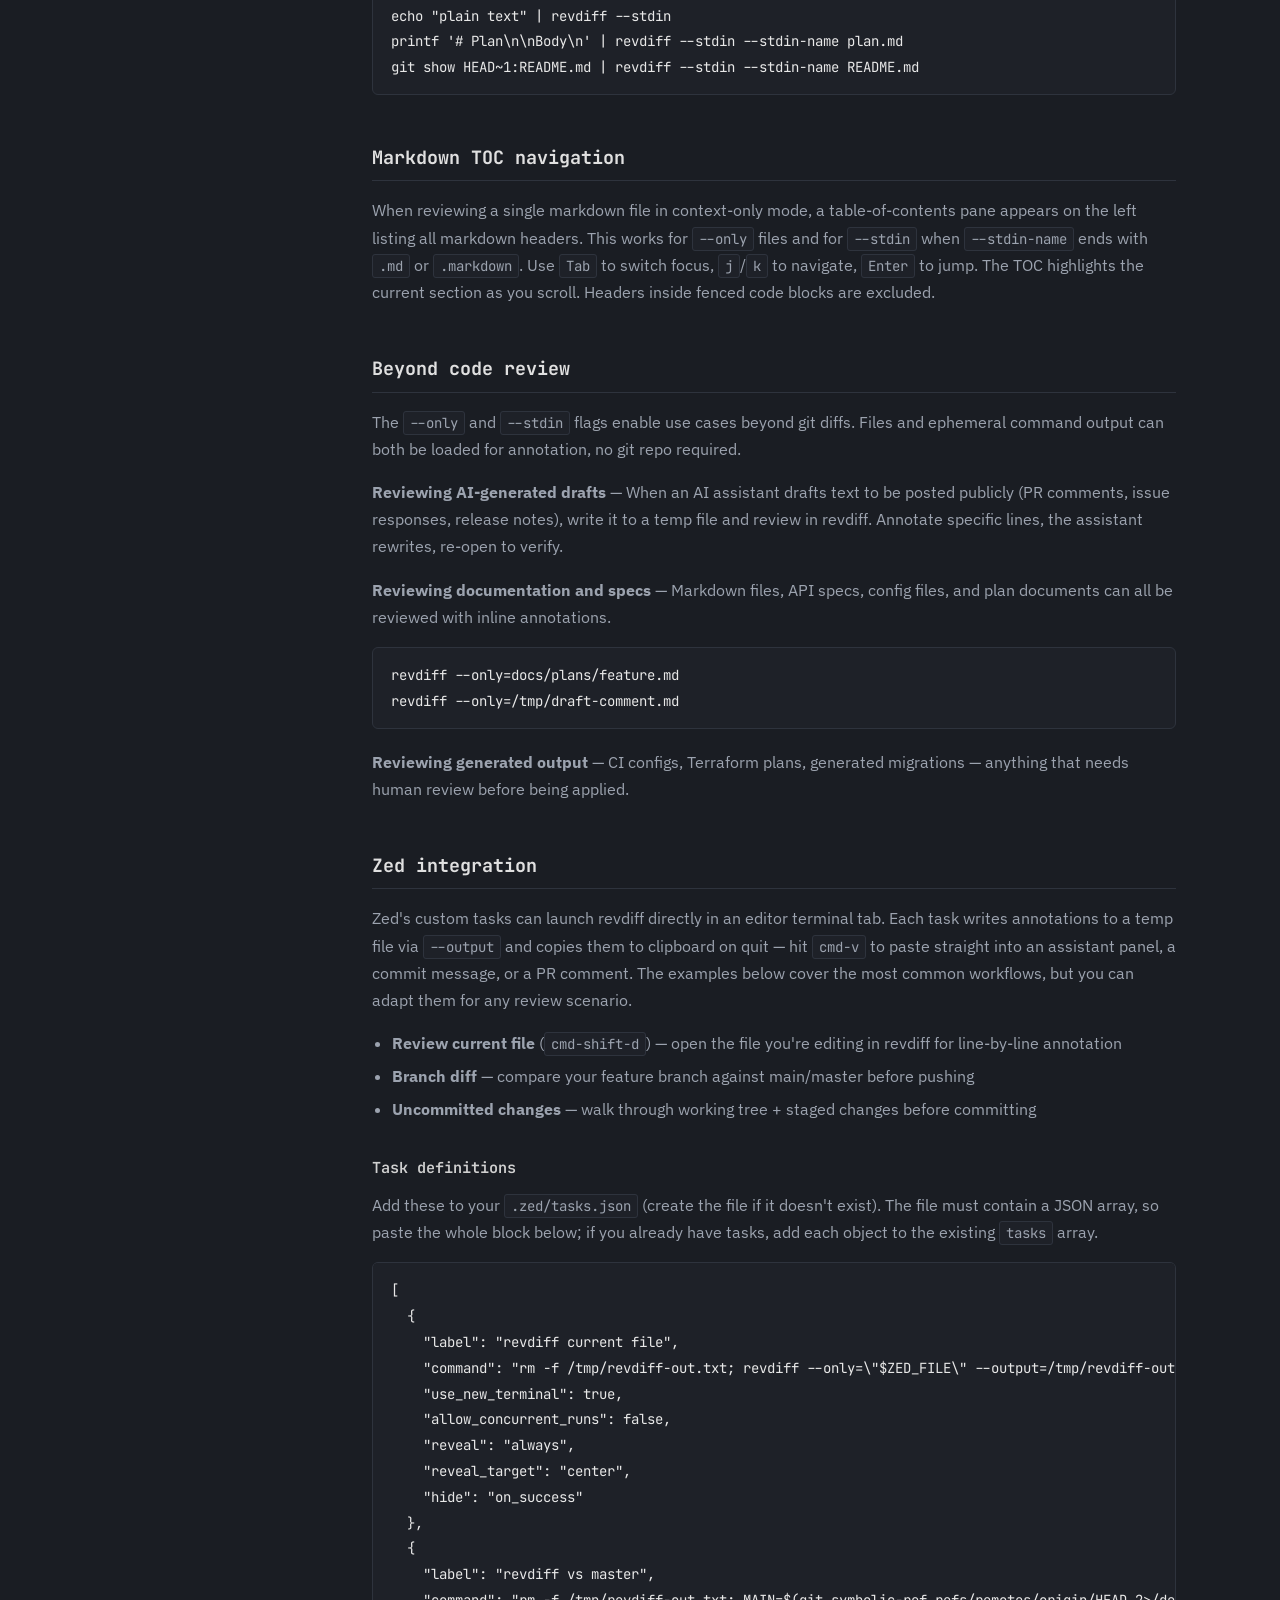
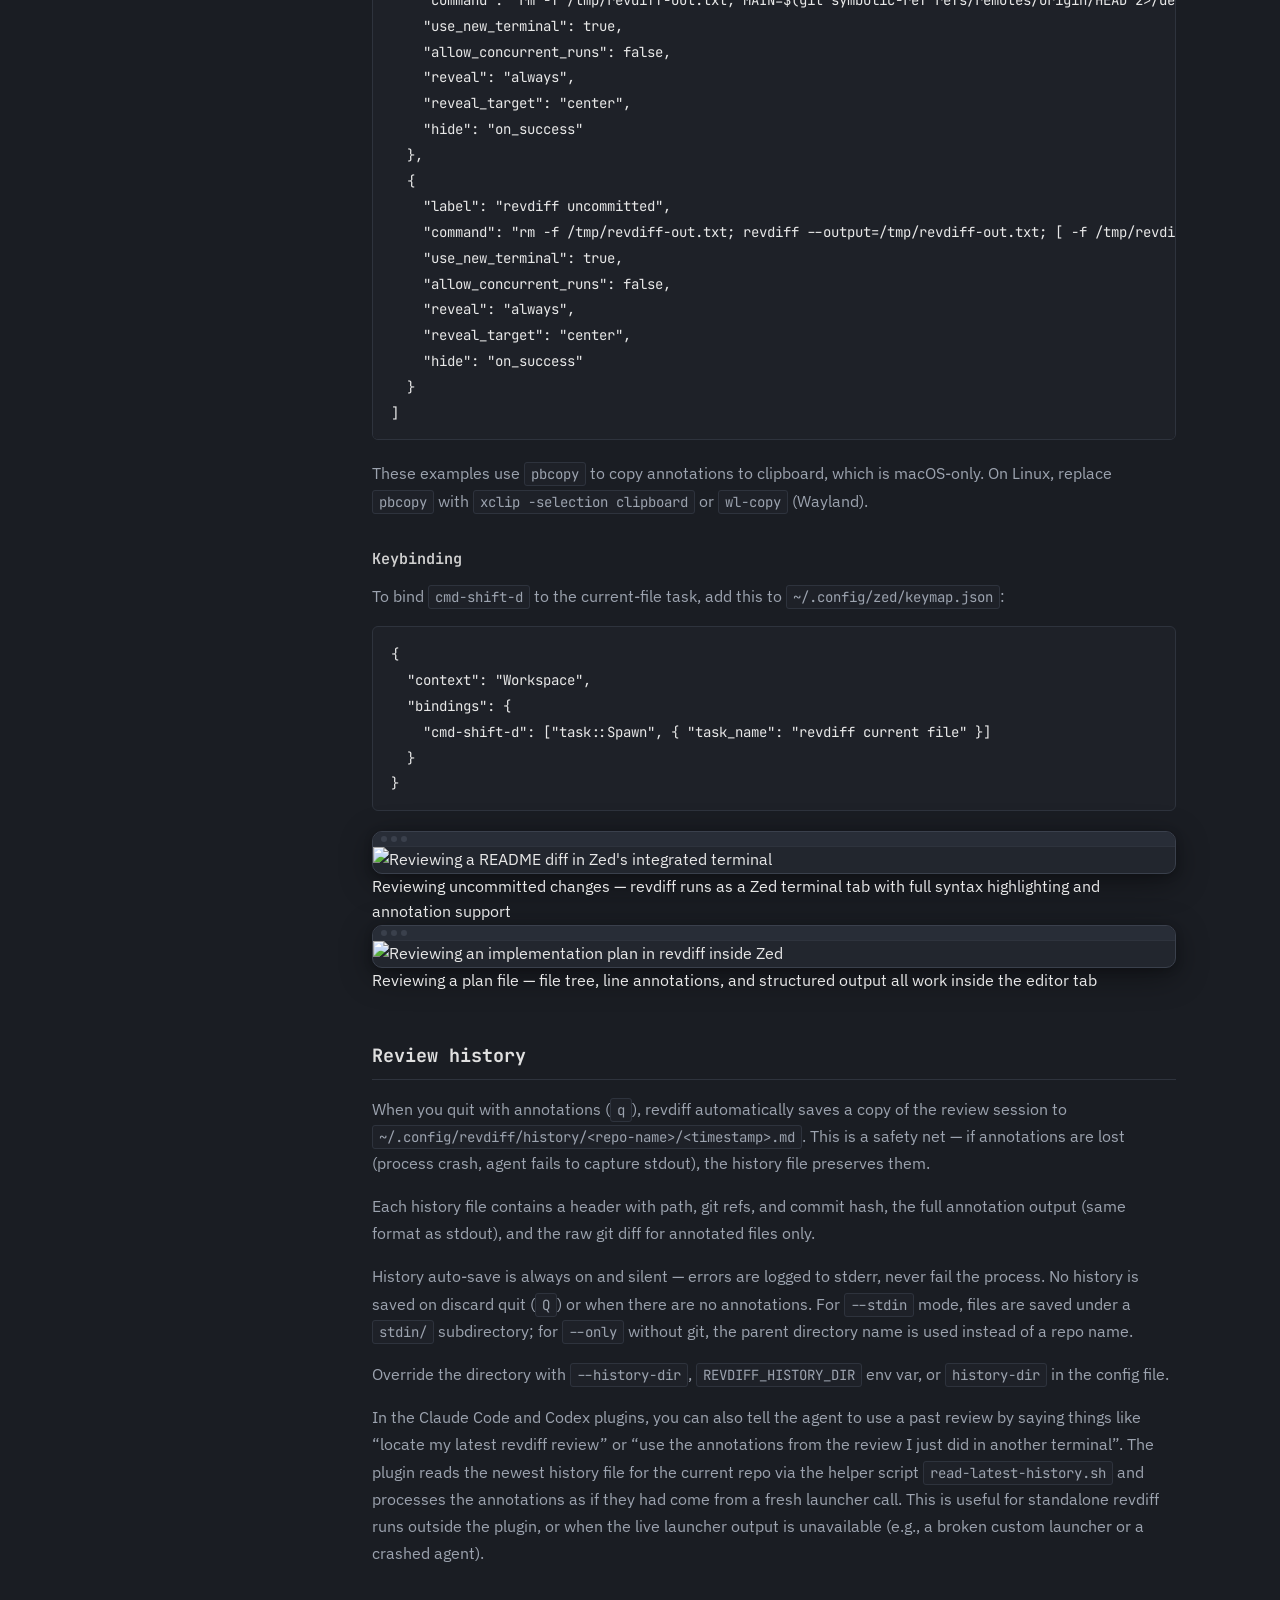
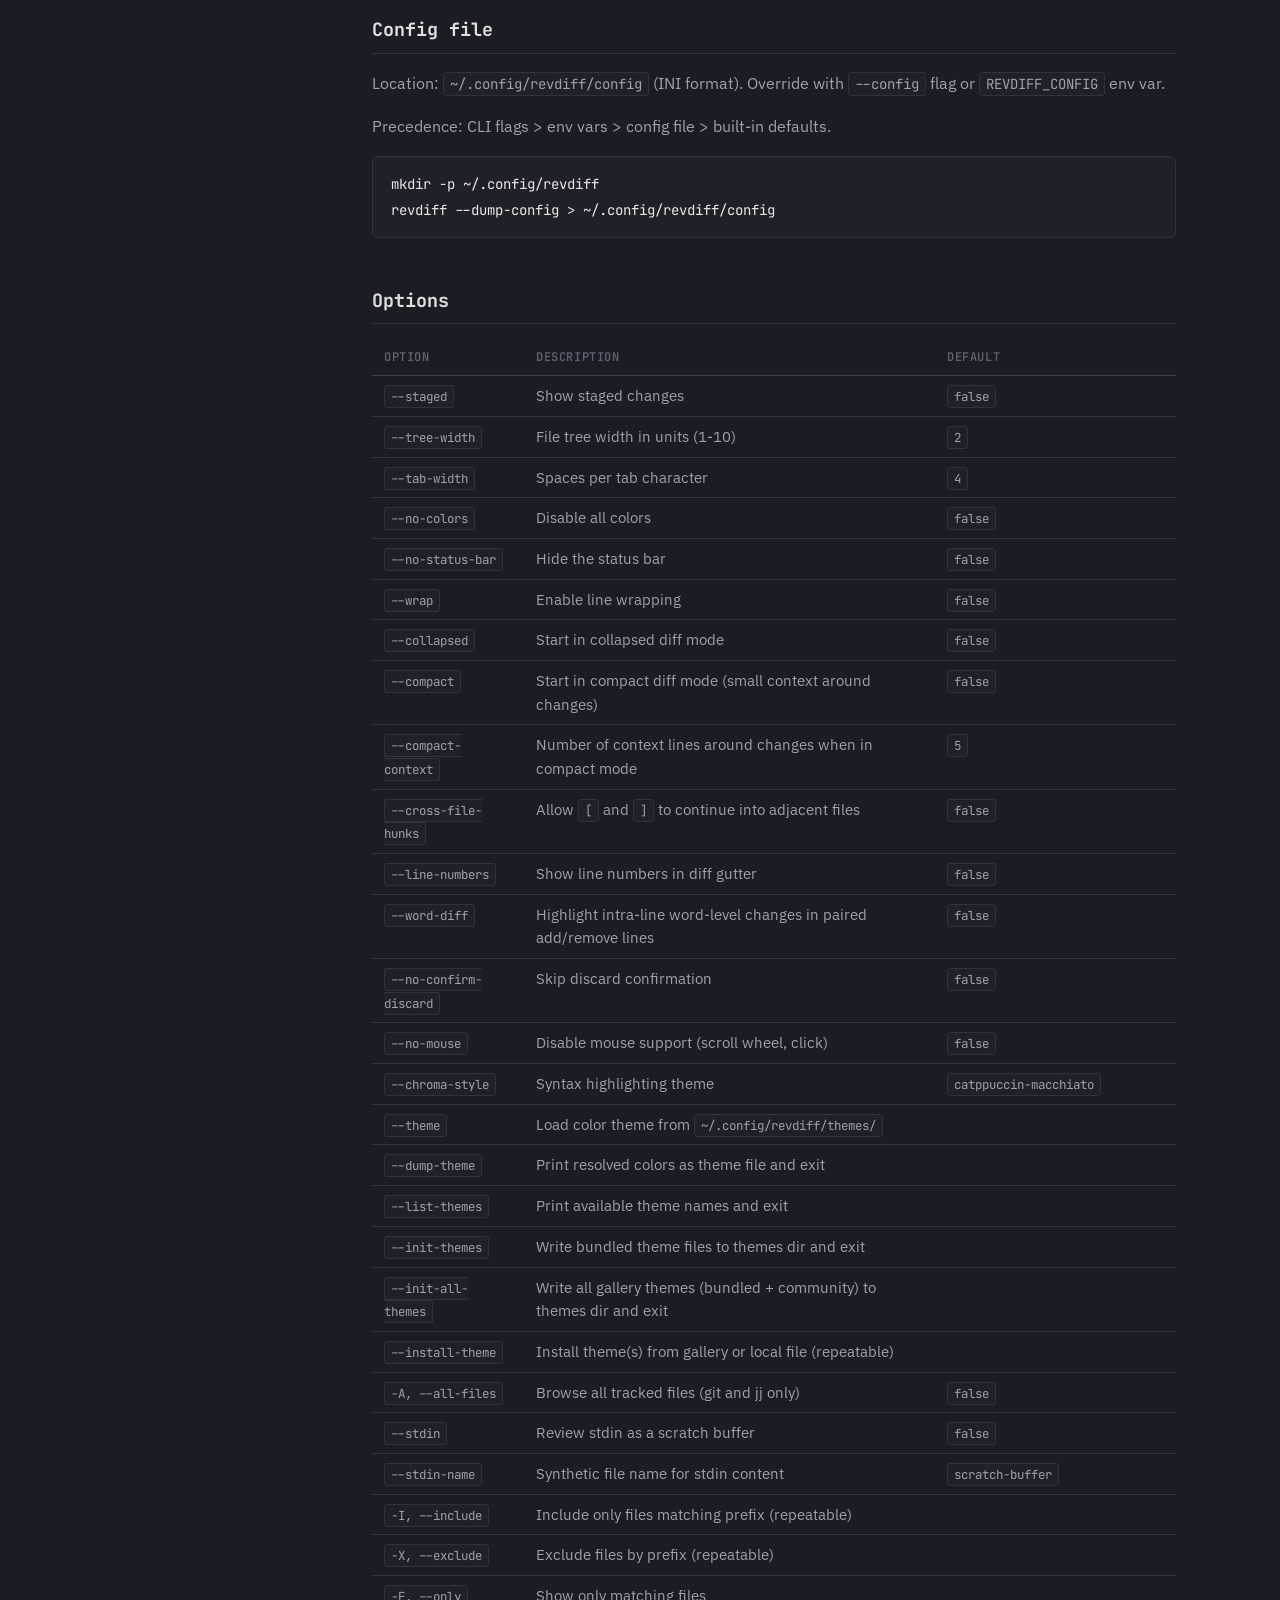
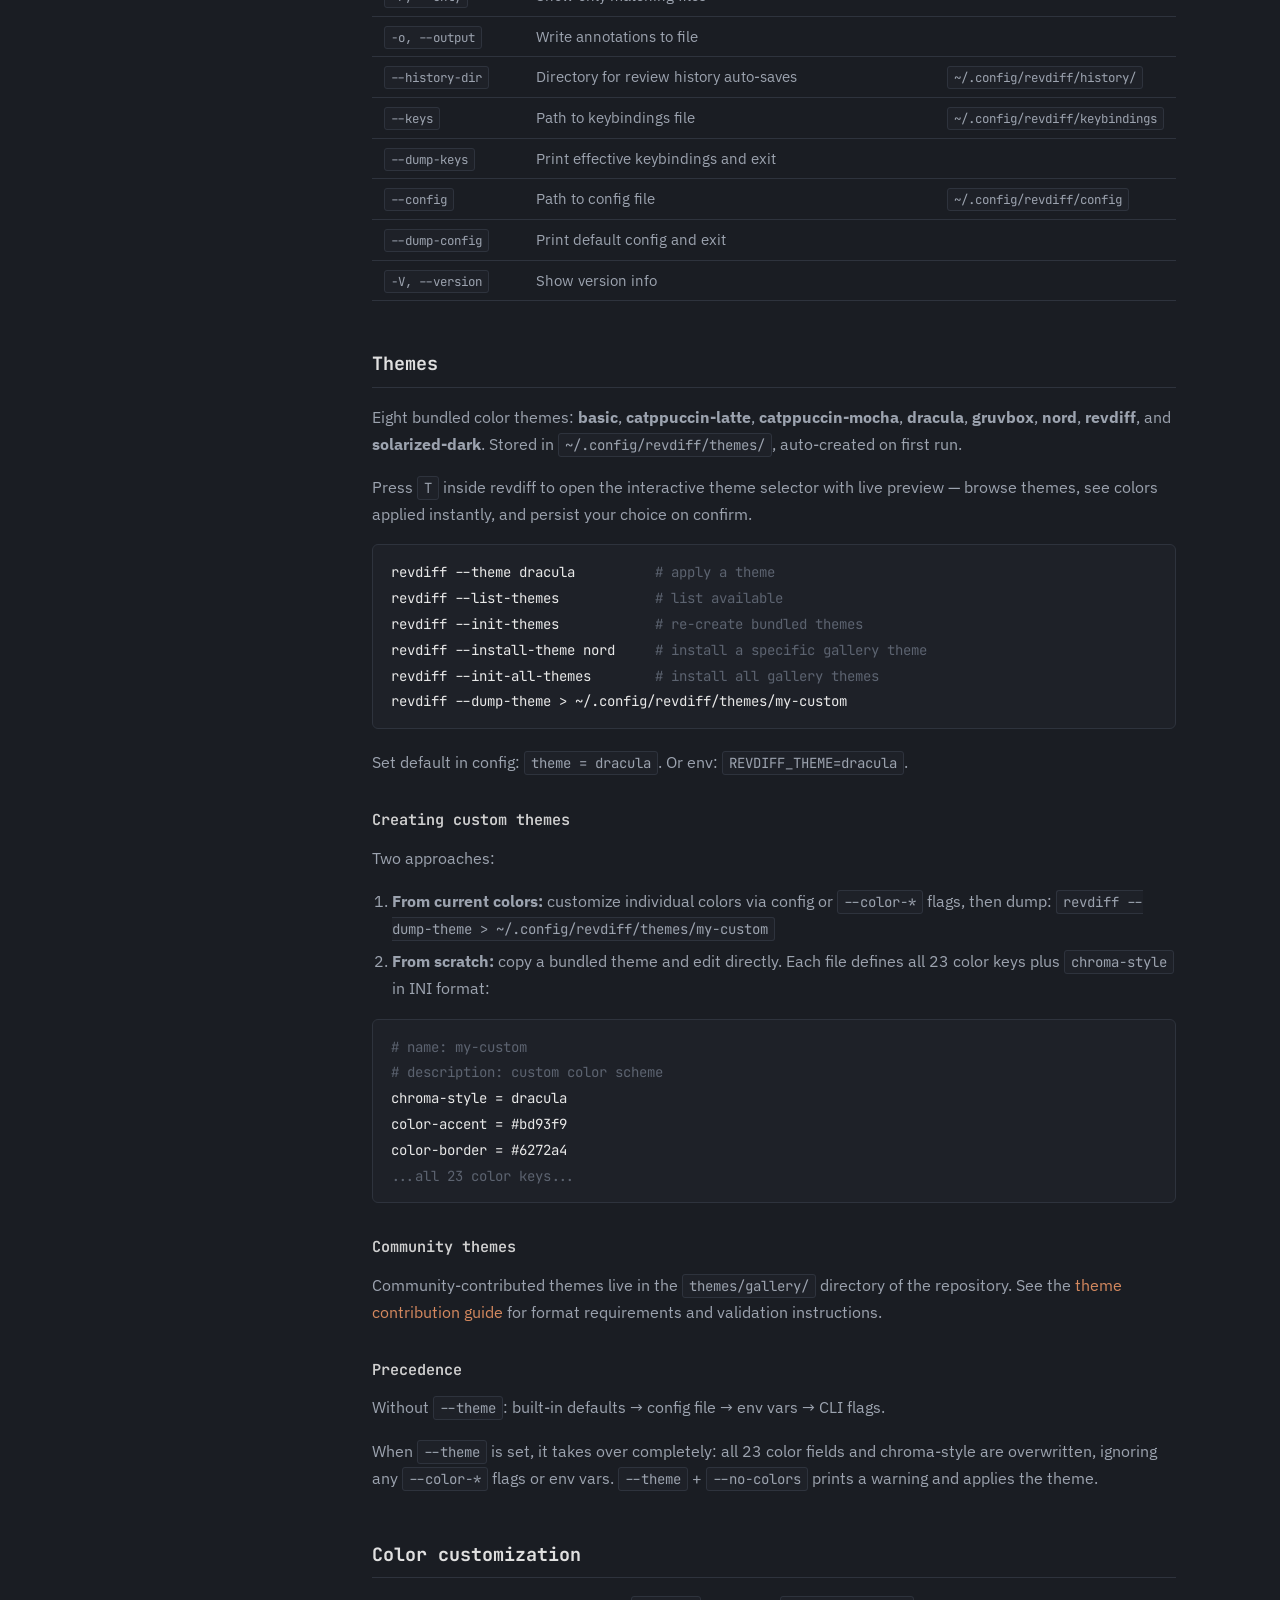
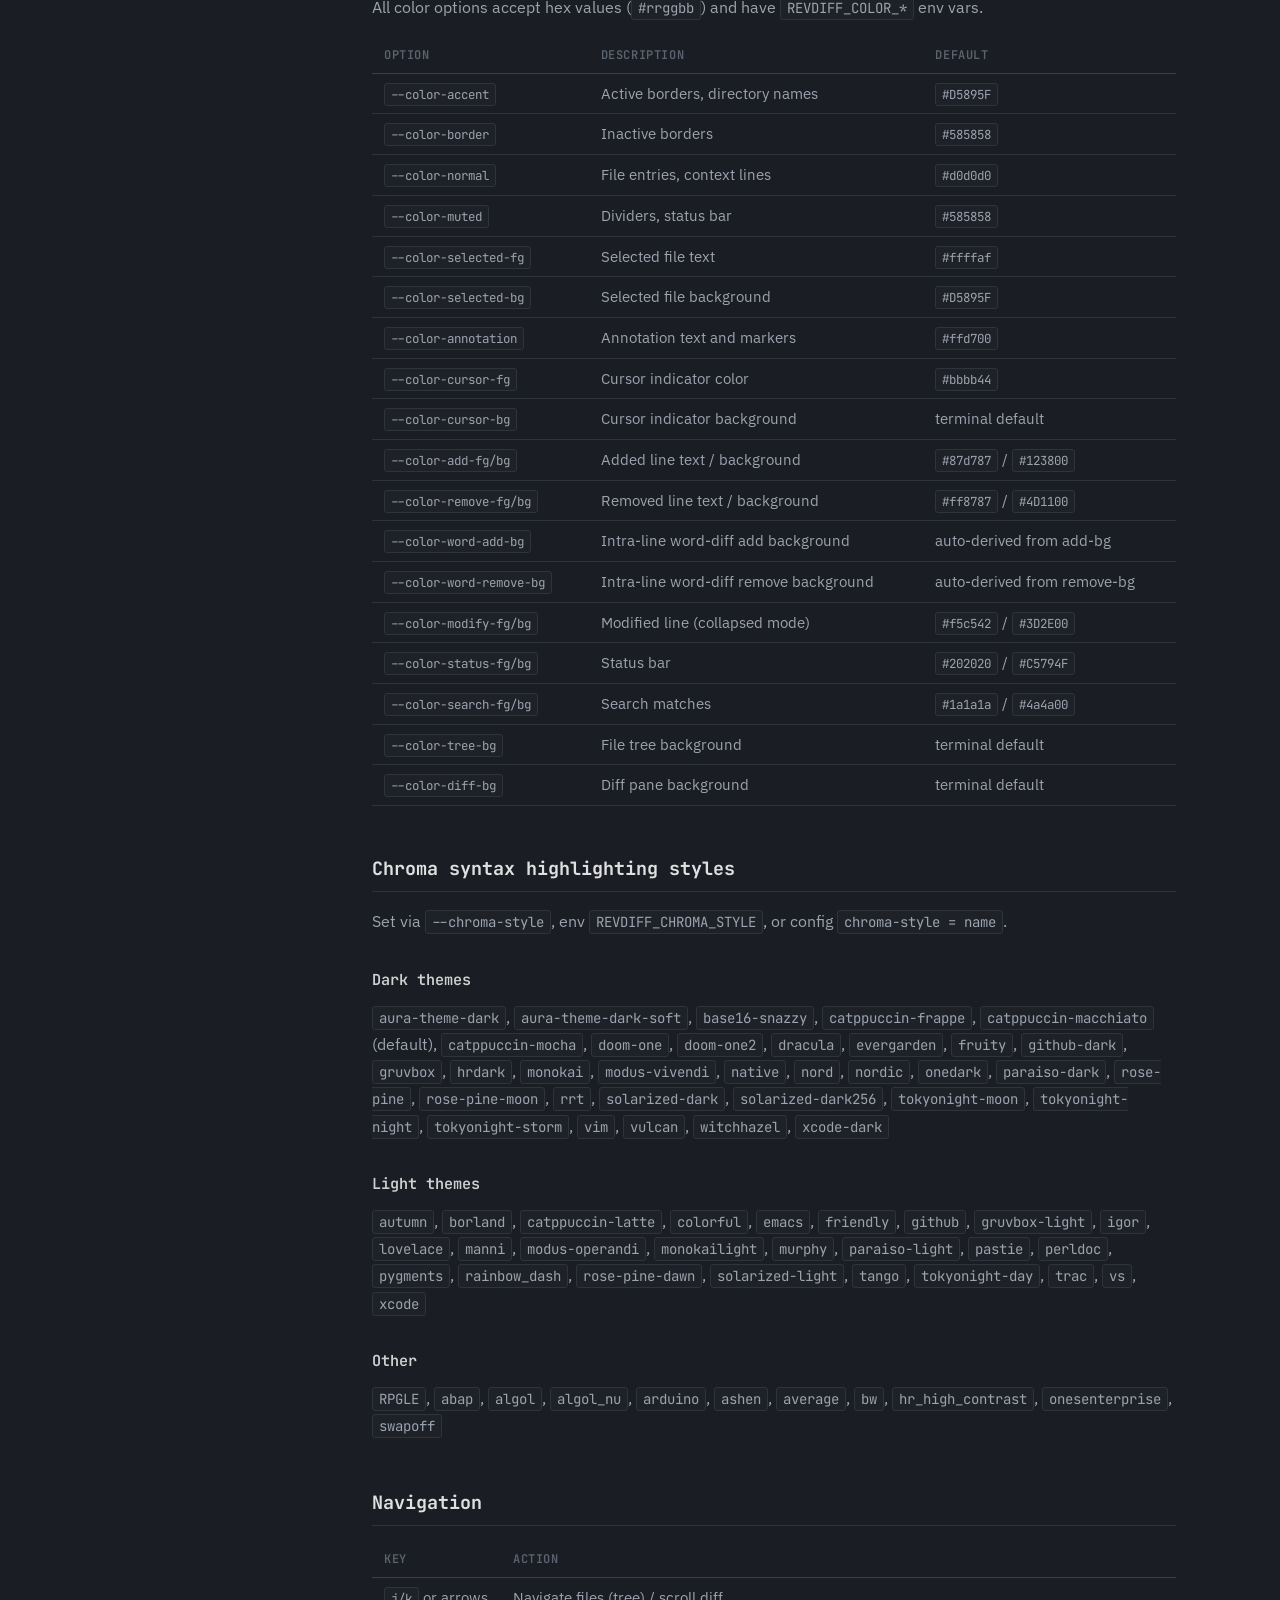
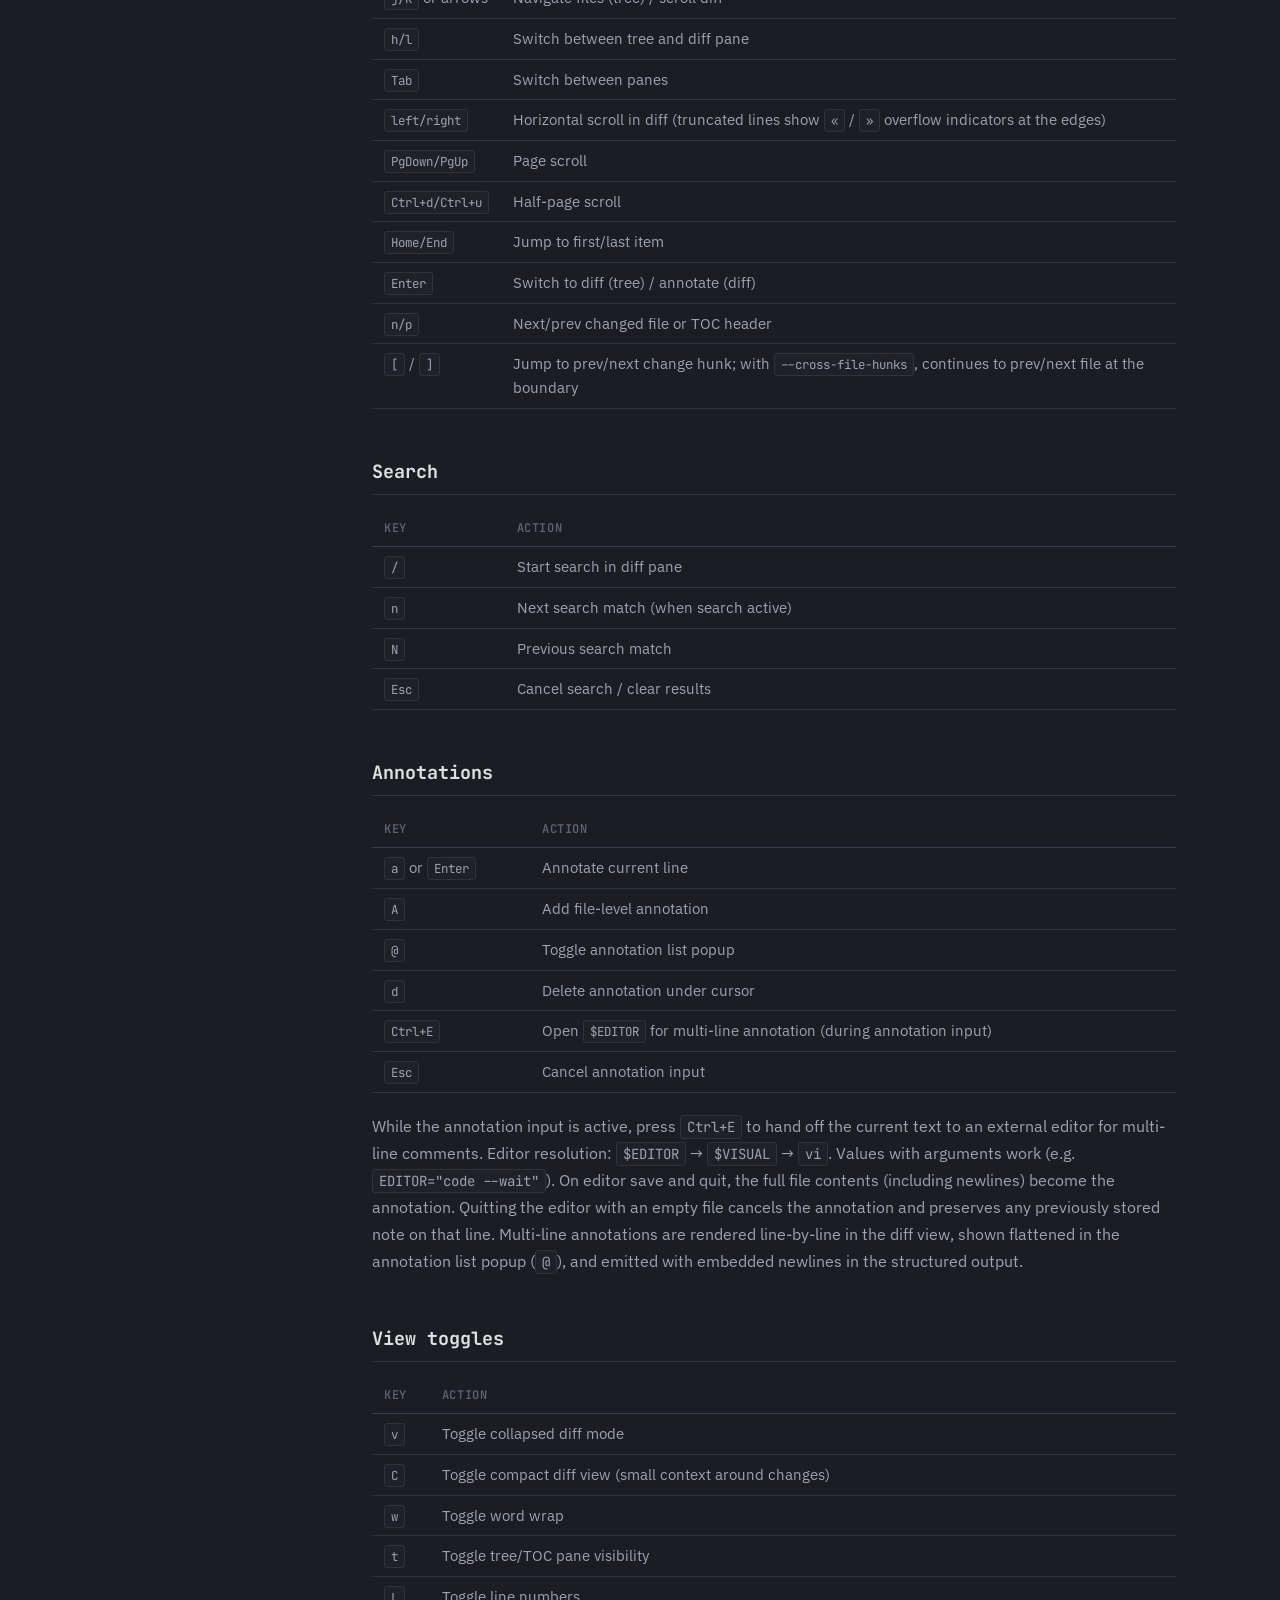
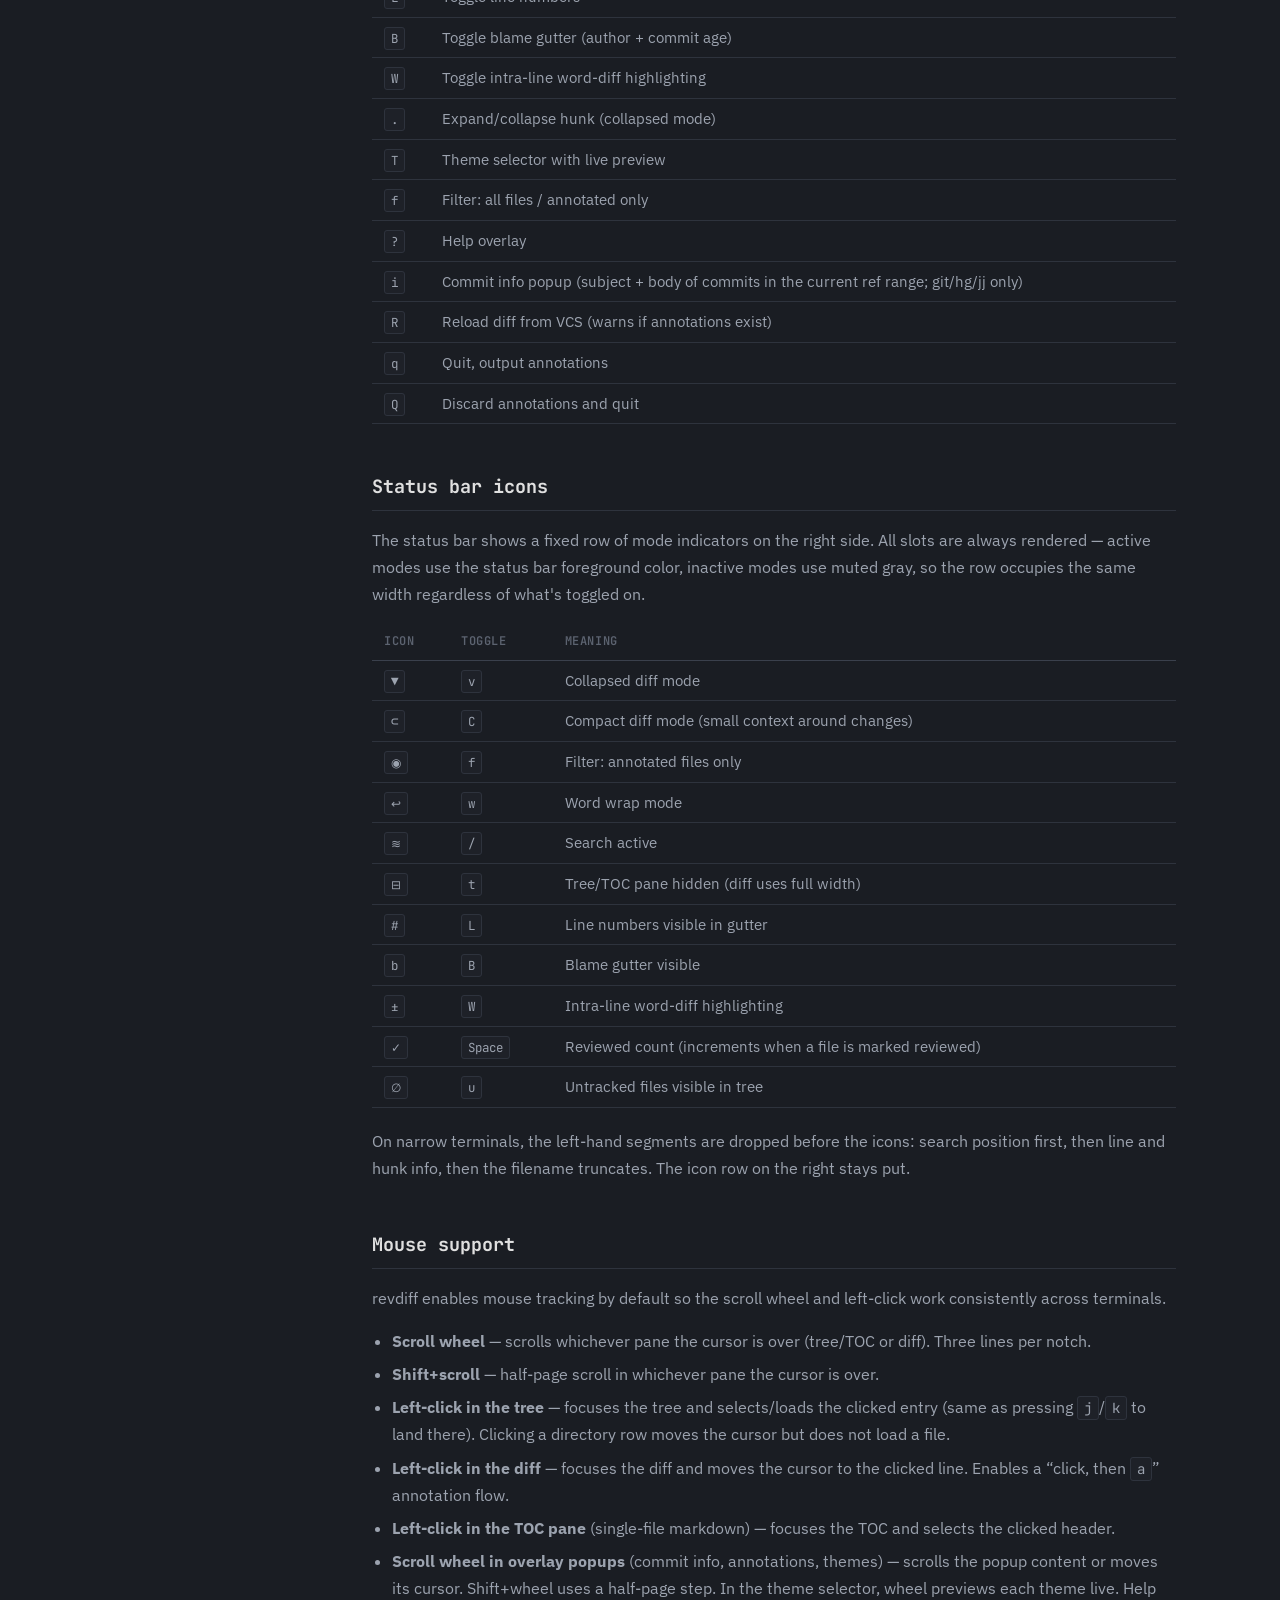
==== commit 61523693: "Mouse wheel and click support in overlay popups (#144) * feat(ui): route mouse wheel through overlay" ====
--- a/site/docs.html
+++ b/site/docs.html
@@ -80,6 +80,7 @@
         <a href="#annotations">Annotations</a>
         <a href="#view">View toggles</a>
         <a href="#status-bar-icons">Status bar icons</a>
+        <a href="#mouse-support">Mouse support</a>
         <a href="#custom-keys">Custom keybindings</a>
 
         <h4>Claude Code plugin</h4>
@@ -336,6 +337,7 @@
                 <tr><td><code>--line-numbers</code></td><td>Show line numbers in diff gutter</td><td><code>false</code></td></tr>
                 <tr><td><code>--word-diff</code></td><td>Highlight intra-line word-level changes in paired add/remove lines</td><td><code>false</code></td></tr>
                 <tr><td><code>--no-confirm-discard</code></td><td>Skip discard confirmation</td><td><code>false</code></td></tr>
+                <tr><td><code>--no-mouse</code></td><td>Disable mouse support (scroll wheel, click)</td><td><code>false</code></td></tr>
                 <tr><td><code>--chroma-style</code></td><td>Syntax highlighting theme</td><td><code>catppuccin-macchiato</code></td></tr>
                 <tr><td><code>--theme</code></td><td>Load color theme from <code>~/.config/revdiff/themes/</code></td><td></td></tr>
                 <tr><td><code>--dump-theme</code></td><td>Print resolved colors as theme file and exit</td><td></td></tr>
@@ -507,6 +509,28 @@
         </table>
         <p>On narrow terminals, the left-hand segments are dropped before the icons: search position first, then line and hunk info, then the filename truncates. The icon row on the right stays put.</p>
 
+        <h2 id="mouse-support">Mouse support</h2>
+        <p>revdiff enables mouse tracking by default so the scroll wheel and left-click work consistently across terminals.</p>
+        <ul>
+            <li><strong>Scroll wheel</strong> &mdash; scrolls whichever pane the cursor is over (tree/TOC or diff). Three lines per notch.</li>
+            <li><strong>Shift+scroll</strong> &mdash; half-page scroll in whichever pane the cursor is over.</li>
+            <li><strong>Left-click in the tree</strong> &mdash; focuses the tree and selects/loads the clicked entry (same as pressing <code>j</code>/<code>k</code> to land there). Clicking a directory row moves the cursor but does not load a file.</li>
+            <li><strong>Left-click in the diff</strong> &mdash; focuses the diff and moves the cursor to the clicked line. Enables a &ldquo;click, then <code>a</code>&rdquo; annotation flow.</li>
+            <li><strong>Left-click in the TOC pane</strong> (single-file markdown) &mdash; focuses the TOC and selects the clicked header.</li>
+            <li><strong>Scroll wheel in overlay popups</strong> (commit info, annotations, themes) &mdash; scrolls the popup content or moves its cursor. Shift+wheel uses a half-page step. In the theme selector, wheel previews each theme live. Help overlay has no scrollable or selectable content so mouse events are ignored.</li>
+            <li><strong>Left-click in the annotation popup</strong> &mdash; jumps to the clicked annotation (same as pressing <code>Enter</code>).</li>
+            <li><strong>Left-click in the theme popup</strong> &mdash; confirms the clicked theme (same as pressing <code>Enter</code>). Clicks on the filter row or blank separator are ignored.</li>
+        </ul>
+        <p>Horizontal wheel, right-click, middle-click, drag selection, and clicks on the status bar or diff header are intentionally ignored. Clicks outside an open overlay are swallowed &mdash; dismiss an overlay with <code>Esc</code> or its toggle key. Modal states (annotation input, search input, confirm discard, reload confirm) swallow mouse events entirely.</p>
+        <p><strong>Text selection trade-off</strong> &mdash; once mouse tracking is on, plain drag is captured by revdiff. For terminal-native text selection:</p>
+        <ul>
+            <li><strong>kitty</strong>: hold <code>Ctrl+Shift</code> while dragging</li>
+            <li><strong>iTerm2</strong>: hold <code>Option</code> while dragging</li>
+            <li><strong>most other terminals</strong>: hold <code>Shift</code> while dragging</li>
+        </ul>
+        <p>Because the tree pane is rendered alongside the diff on the same rows, multi-line Shift+drag will include tree content. For clean copies of diff text, use your terminal's block-select mode (Option+drag in iTerm2, Ctrl+Shift+drag in kitty) or run with <code>--no-mouse</code> to disable mouse capture entirely.</p>
+        <p>Opt out with <code>--no-mouse</code>, <code>REVDIFF_NO_MOUSE=true</code>, or <code>no-mouse = true</code> in the config file.</p>
+
         <h2 id="custom-keys">Custom keybindings</h2>
         <p>All keybindings can be customized via <code>~/.config/revdiff/keybindings</code>. Override path with <code>--keys</code> or <code>REVDIFF_KEYS</code>.</p>
         <div class="code-block"><code><span class="code-comment"># ~/.config/revdiff/keybindings</span>
@@ -516,6 +540,12 @@
 unmap q</code></div>
         <p>Generate a template: <code>revdiff --dump-keys > ~/.config/revdiff/keybindings</code></p>
         <p>Modal keys (annotation input, search input, confirm discard) are not remappable.</p>
+        <h3>Chord bindings (ctrl/alt leader)</h3>
+        <p>Bind a two-stage chord by joining the leader and second key with <code>&gt;</code>. The leader must be a <code>ctrl+*</code> or <code>alt+*</code> combo; the second stage is any single key. Only two stages are supported.</p>
+        <div class="code-block"><code>map ctrl+w&gt;x mark_reviewed
+map alt+t&gt;n theme_select</code></div>
+        <p>When the leader is pressed, the status bar shows <code>Pending: ctrl+w, esc to cancel</code>; press the second key to dispatch, or <code>esc</code> to cancel silently. Binding a key as both a standalone action and a chord prefix drops the standalone binding (the chord wins, with a warning). Chord bindings work under non-Latin keyboard layouts &mdash; the second-stage key is translated via the same layout-resolve fallback as single-key bindings.</p>
+        <p><strong>macOS note:</strong> <code>alt+*</code> leaders require your terminal to send Option as Meta/Alt. Most terminals default to &quot;Option composes special characters&quot; (e.g. <code>Option+T</code> &rarr; <code>&dagger;</code>), in which case Alt chords silently won&apos;t fire. To enable: iTerm2 &rarr; <em>Profiles &rarr; Keys &rarr; Left/Right Option key &rarr; <code>Esc+</code></em>; Terminal.app &rarr; <em>Profiles &rarr; Keyboard &rarr; Use Option as Meta key</em>; Kitty &rarr; <code>macos_option_as_alt yes</code>; Ghostty &rarr; <code>macos-option-as-alt = true</code>. If you&apos;d rather not touch terminal settings, use <code>ctrl+*</code> leaders &mdash; those work everywhere with no configuration.</p>
         <h3>Available actions</h3>
         <p><strong>Navigation:</strong> <code>down</code>, <code>up</code>, <code>page_down</code>, <code>page_up</code>, <code>half_page_down</code>, <code>half_page_up</code>, <code>home</code>, <code>end</code>, <code>scroll_left</code>, <code>scroll_right</code></p>
         <p><strong>File/Hunk:</strong> <code>next_item</code>, <code>prev_item</code>, <code>next_hunk</code>, <code>prev_hunk</code></p>
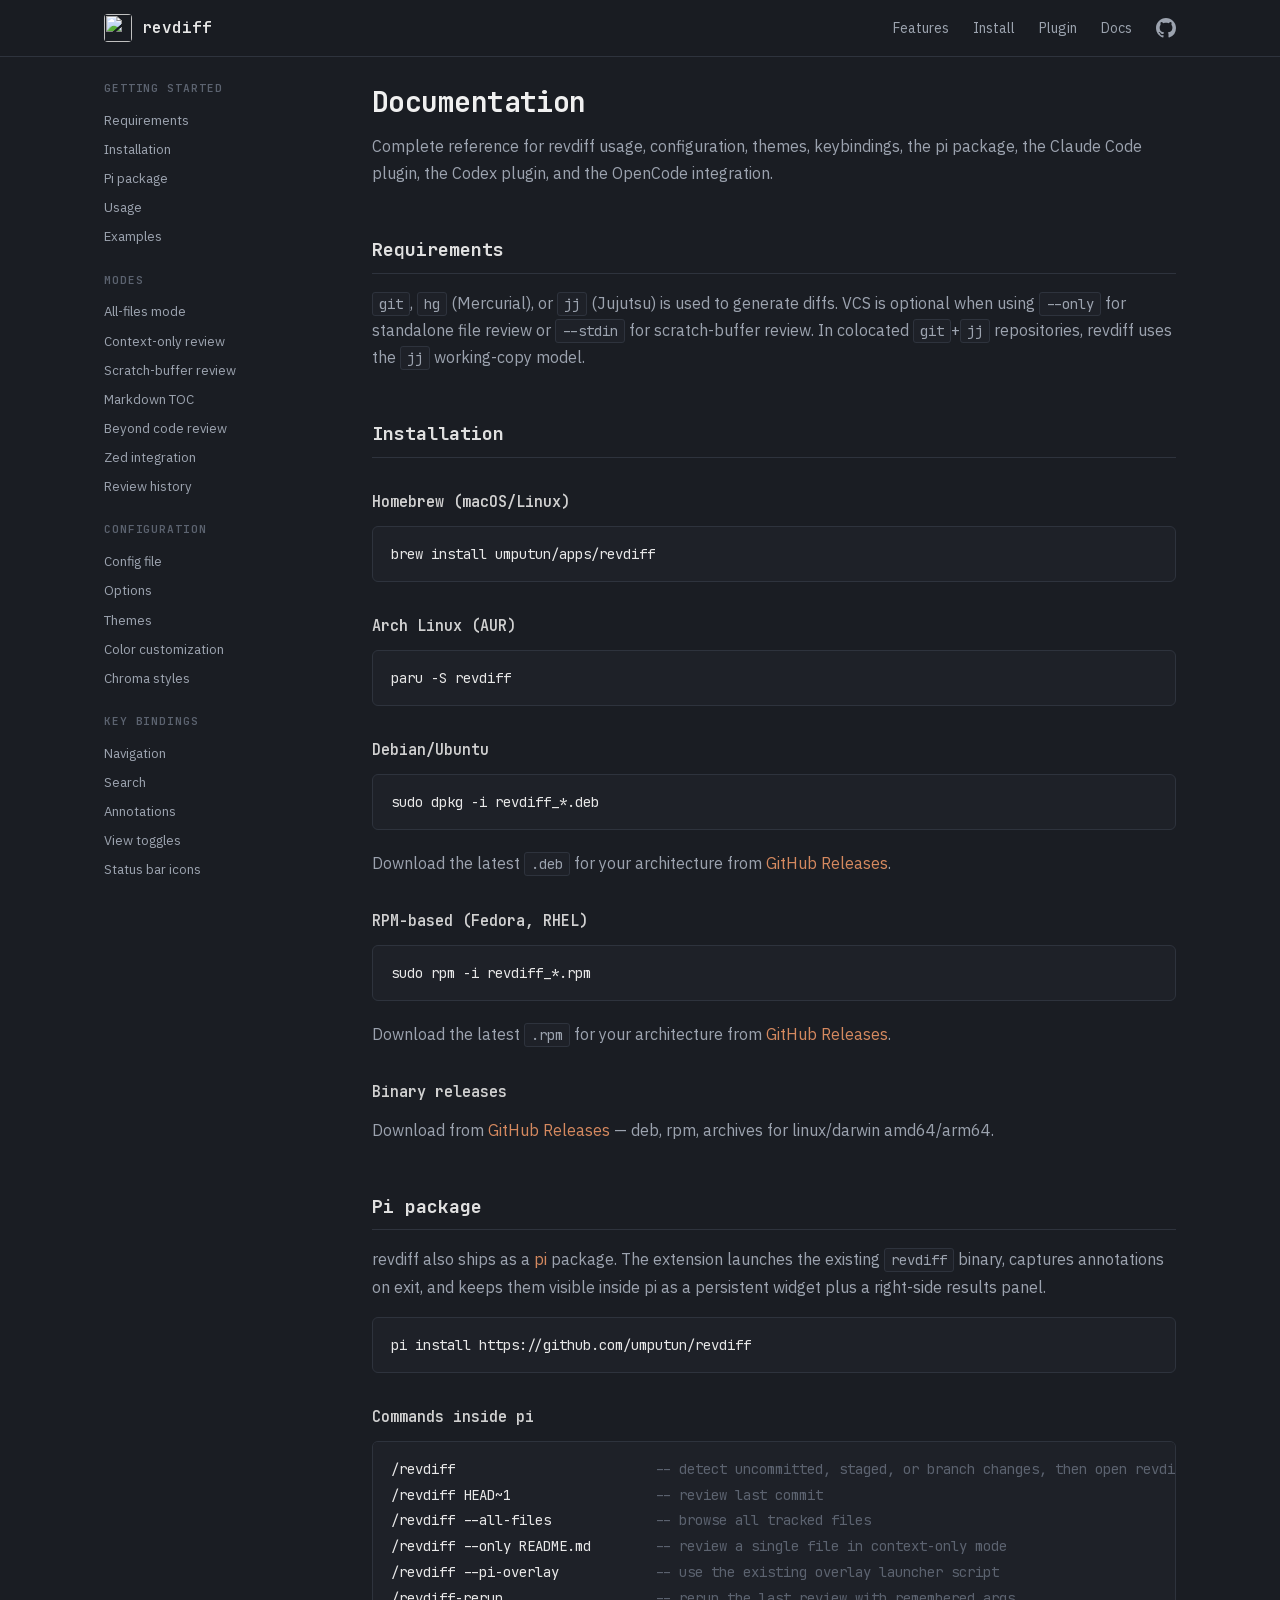
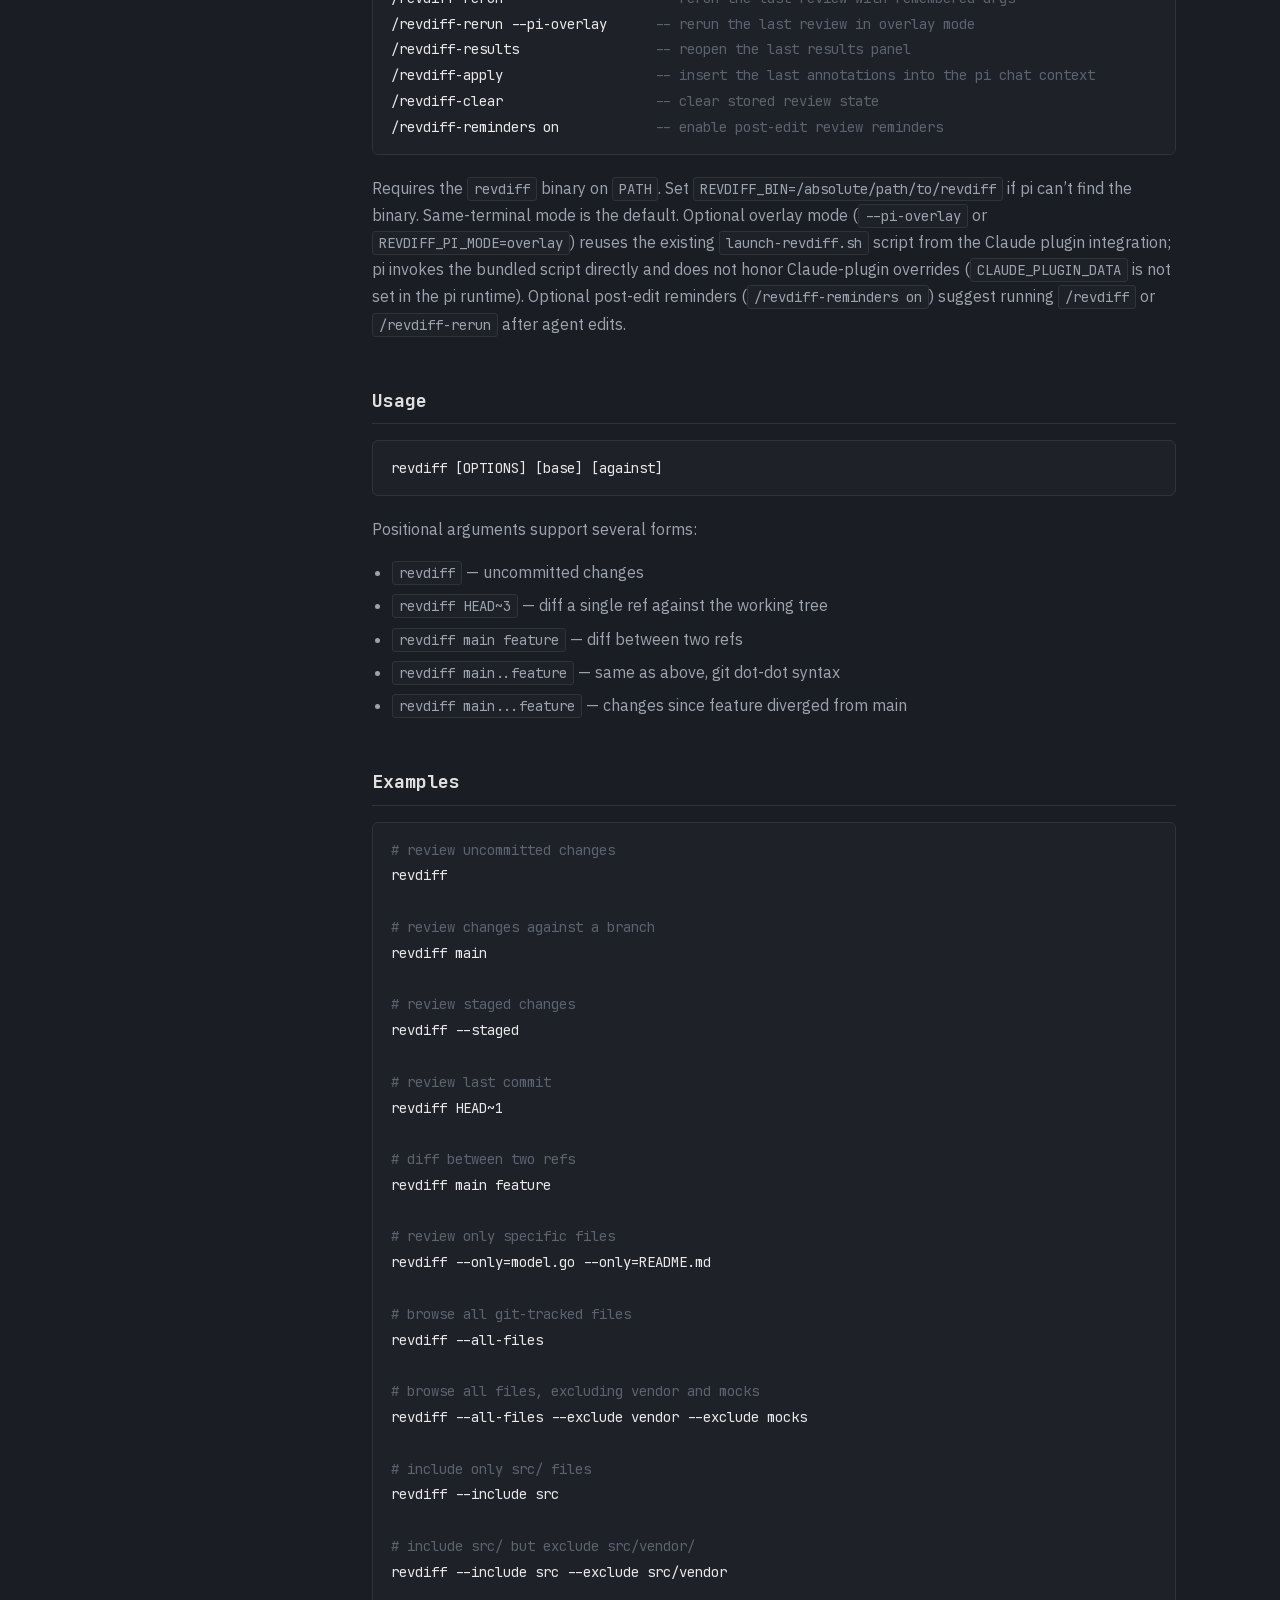
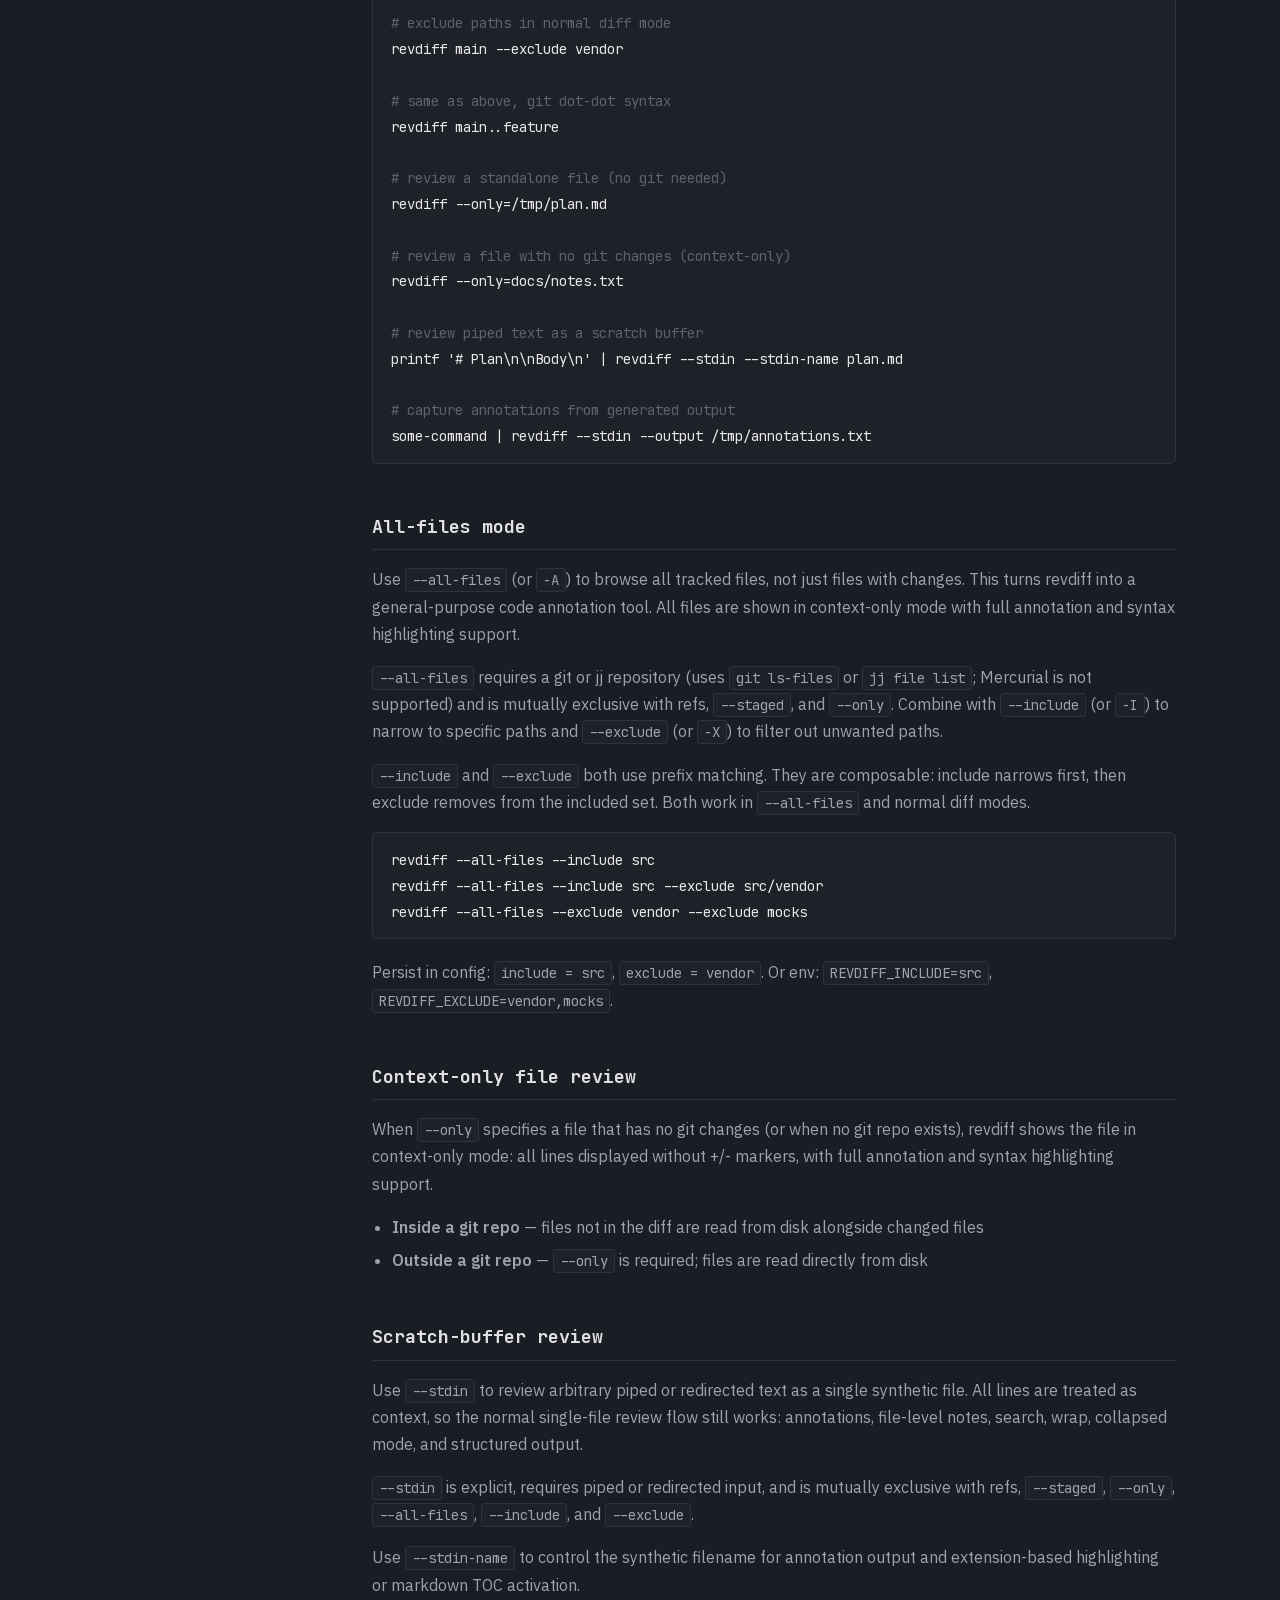
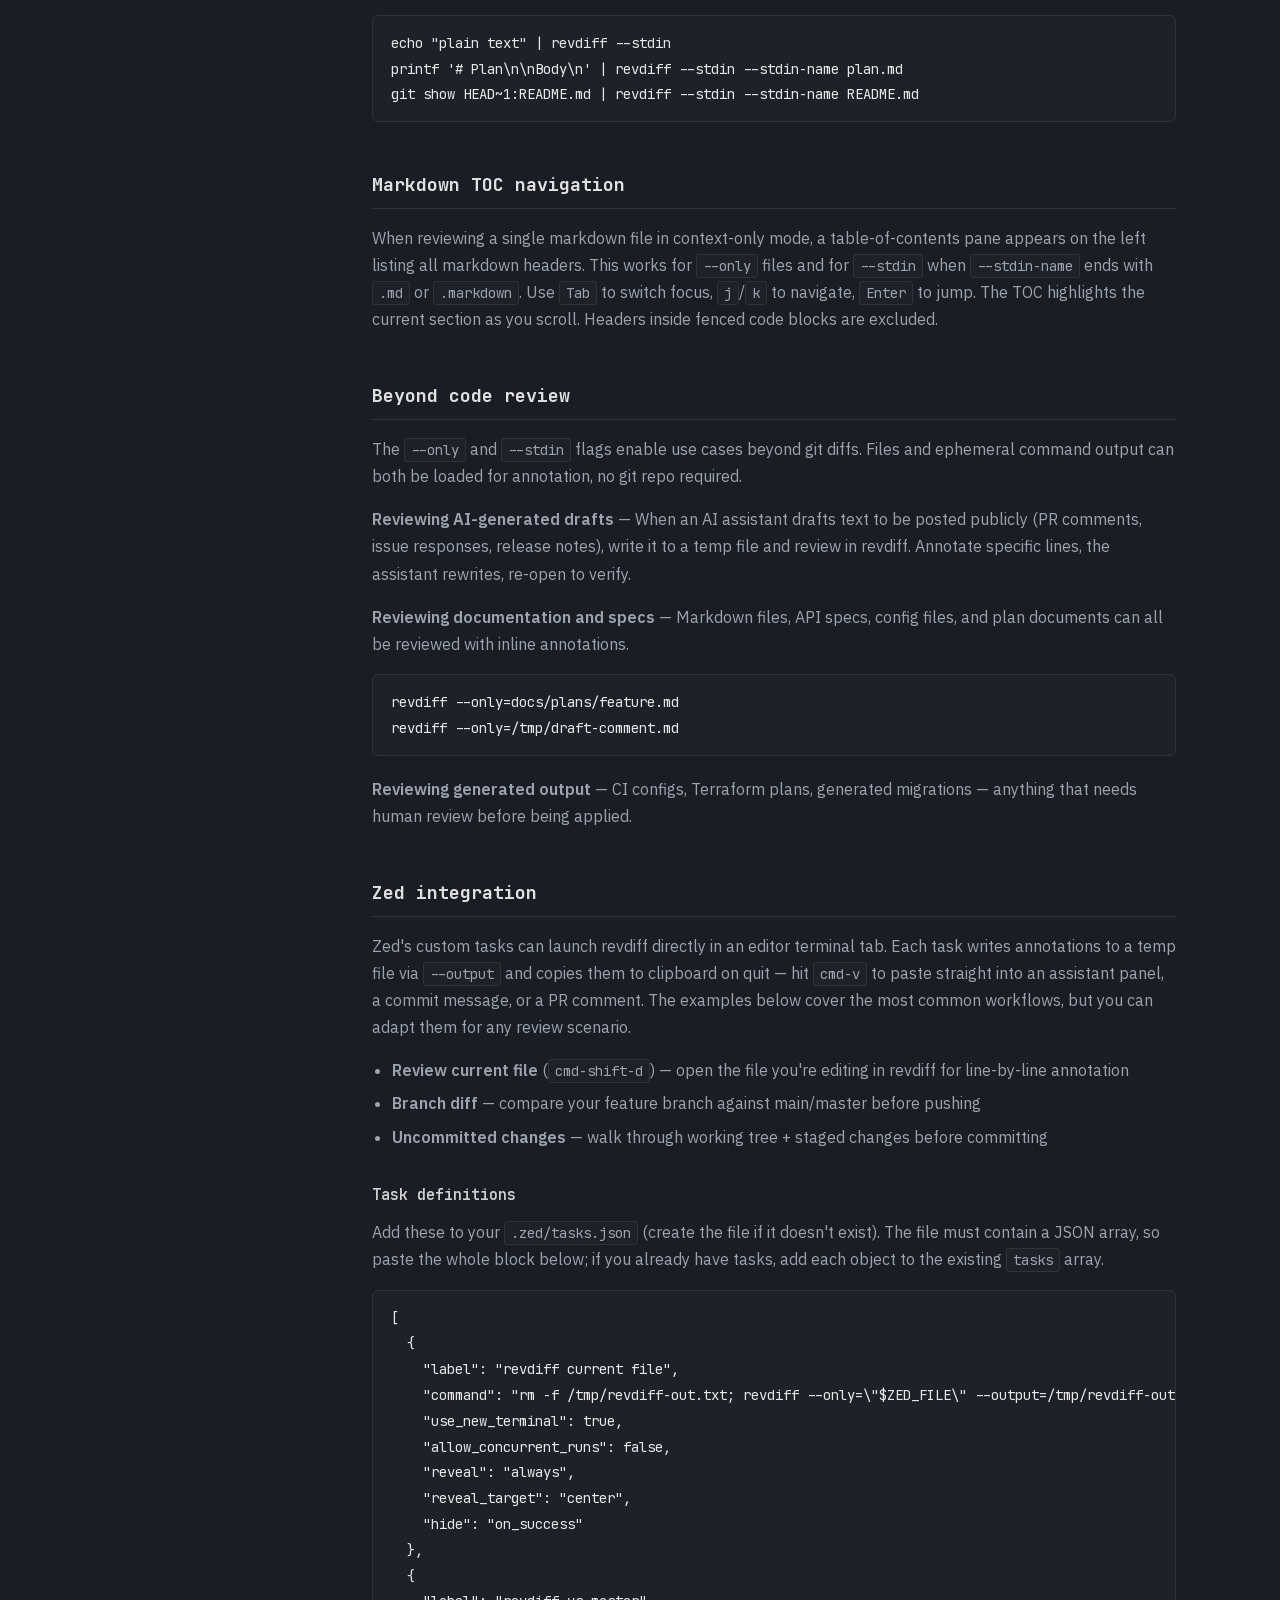
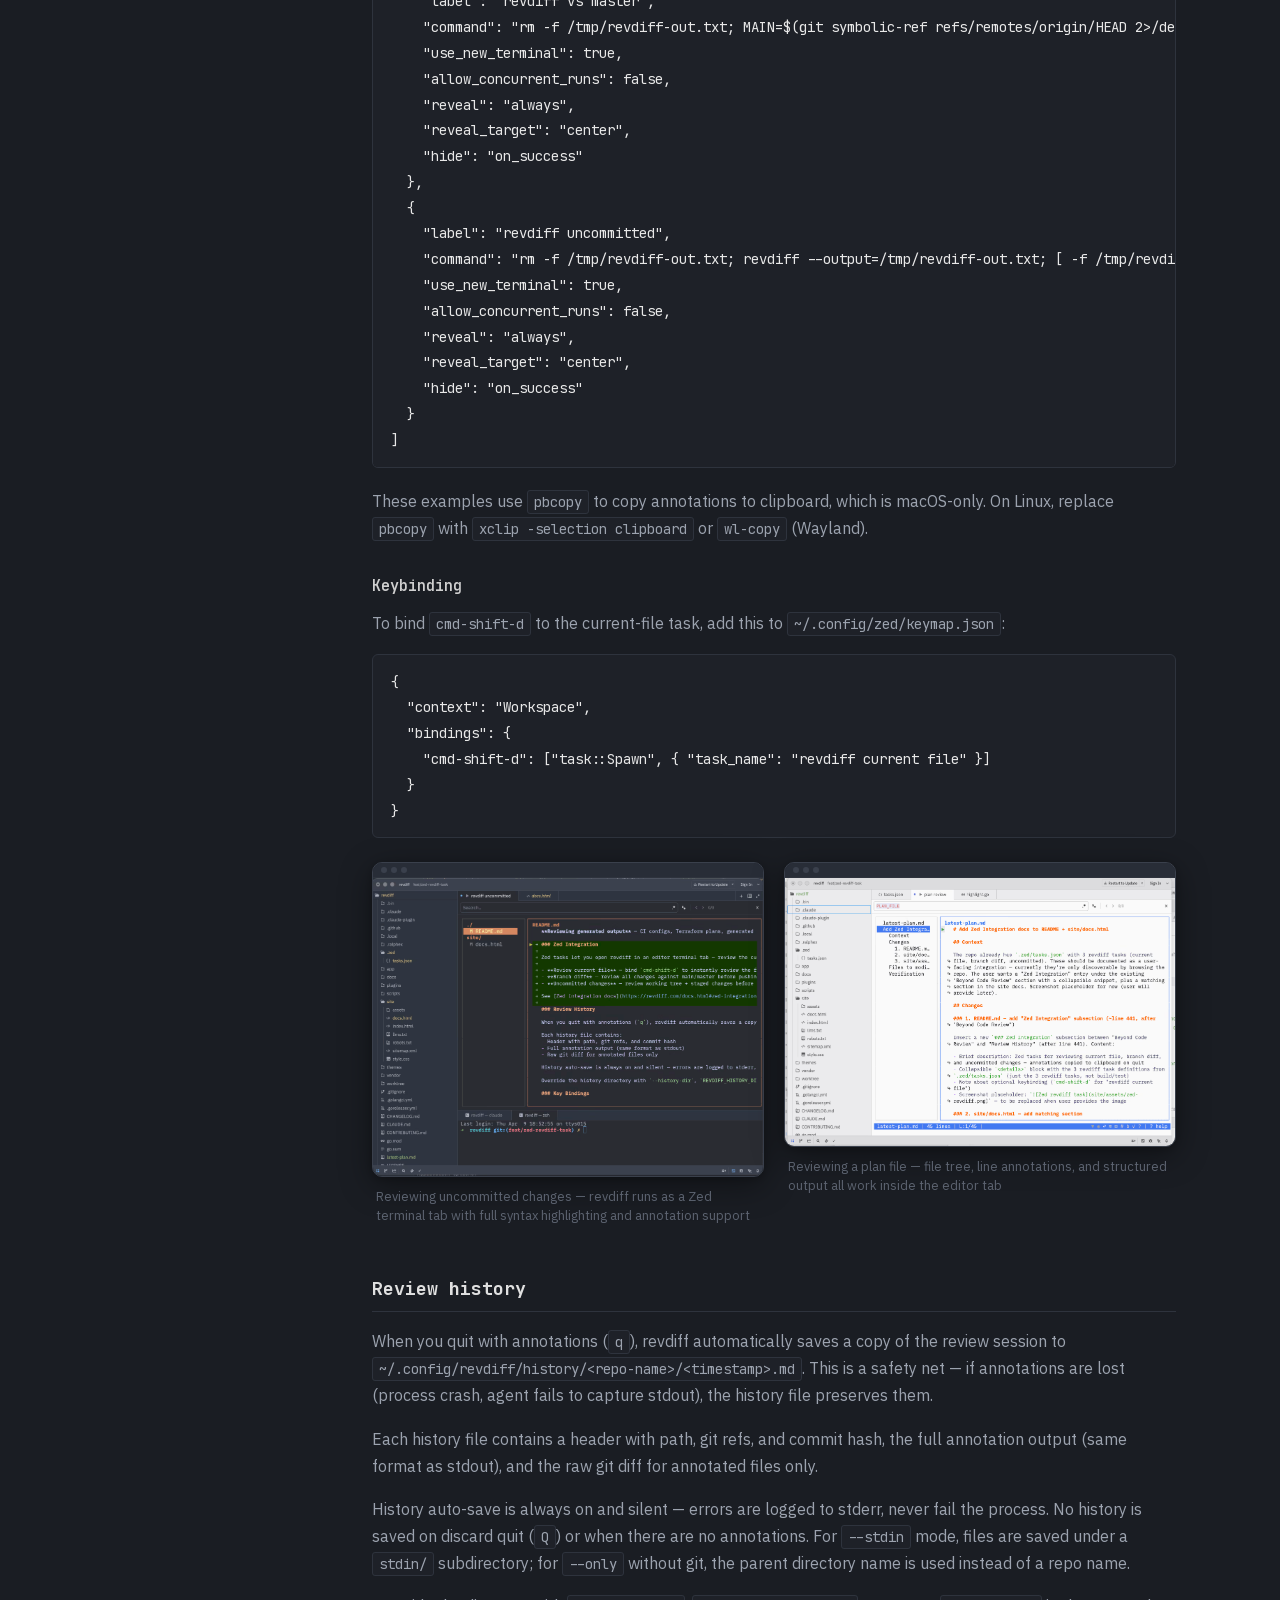
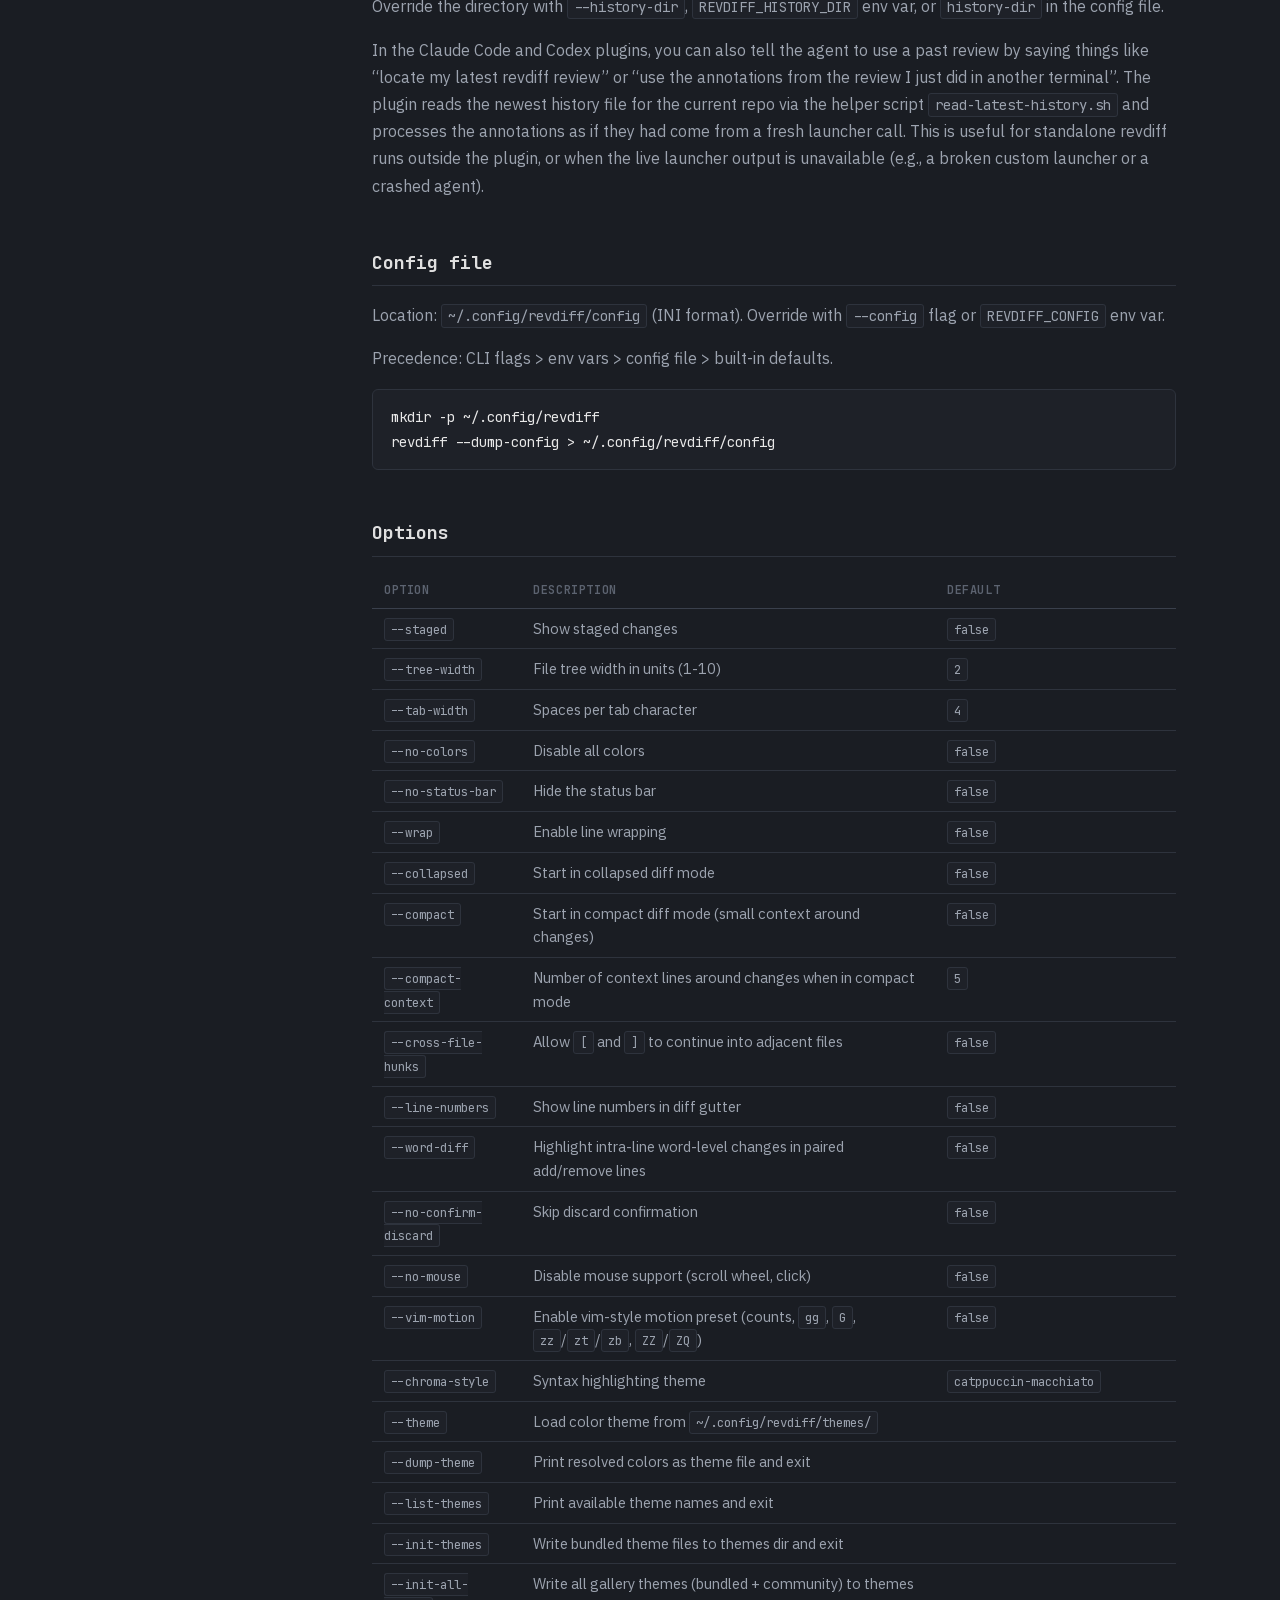
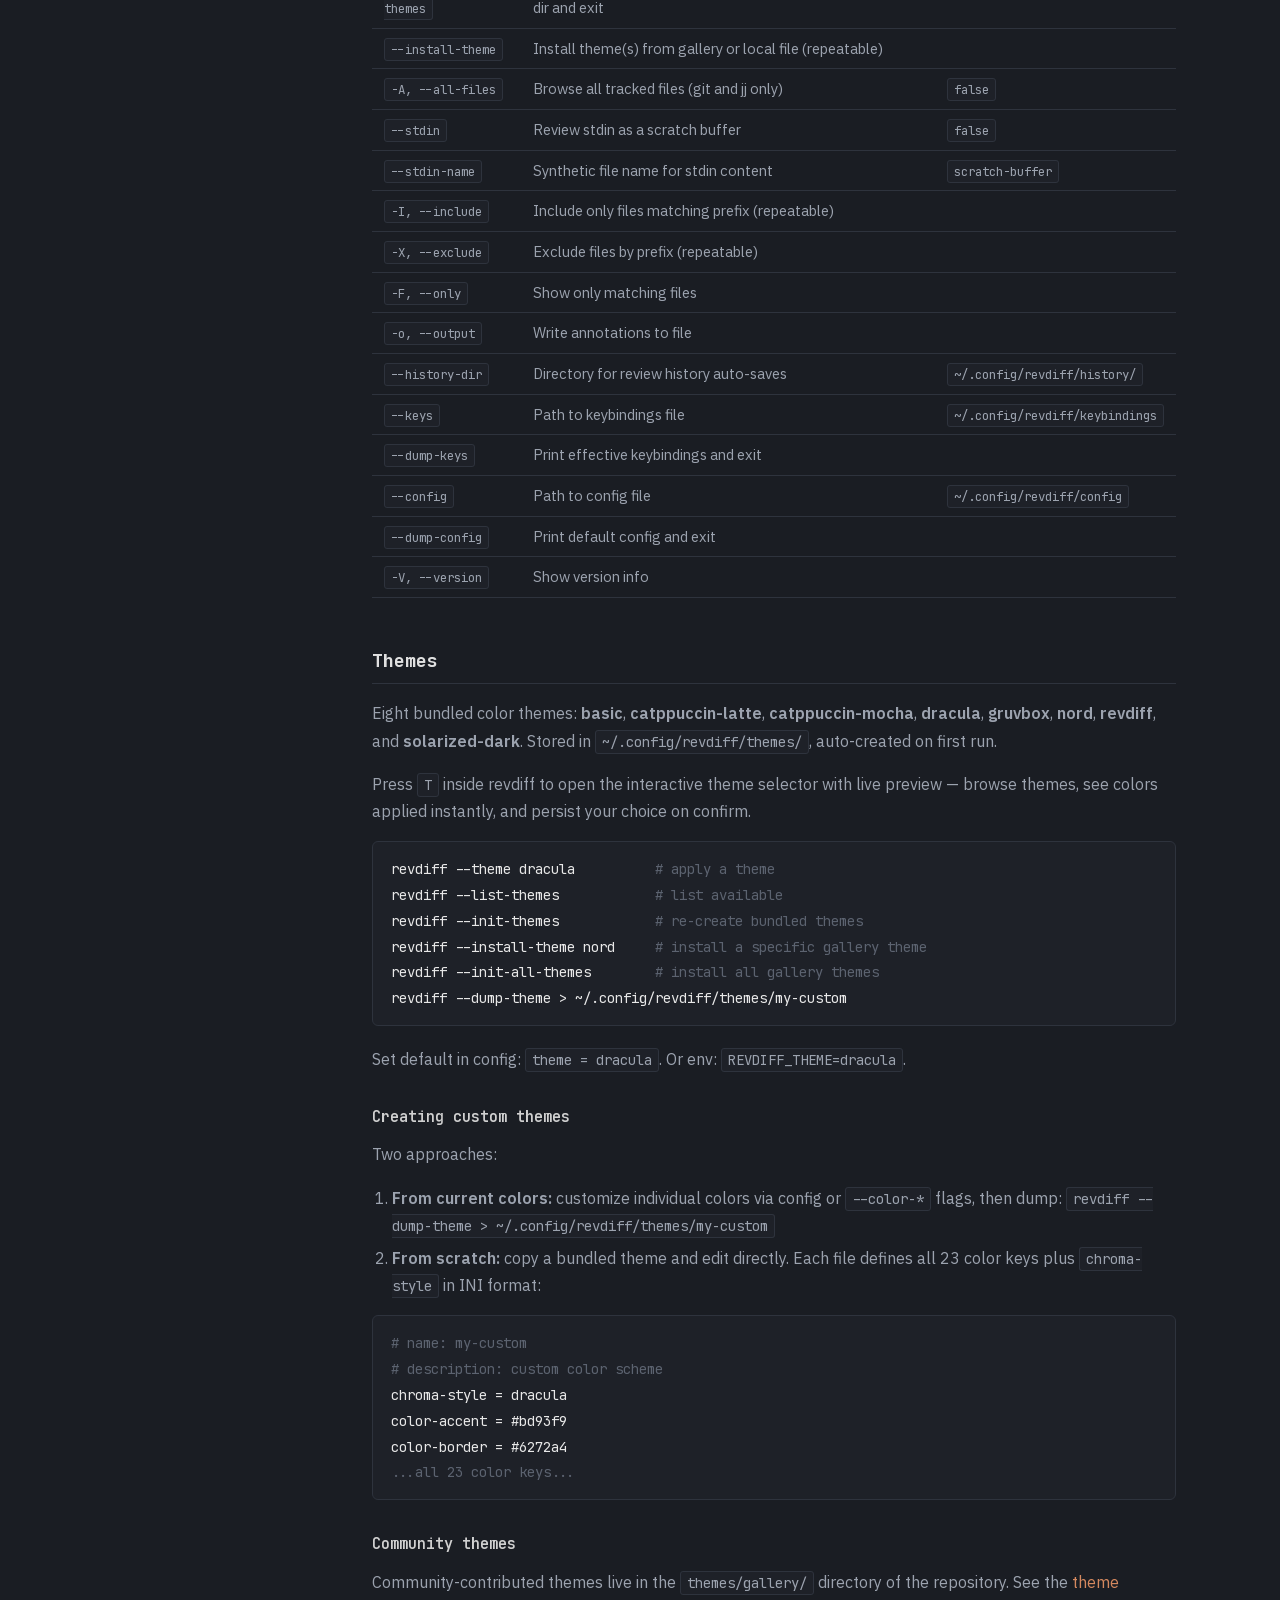
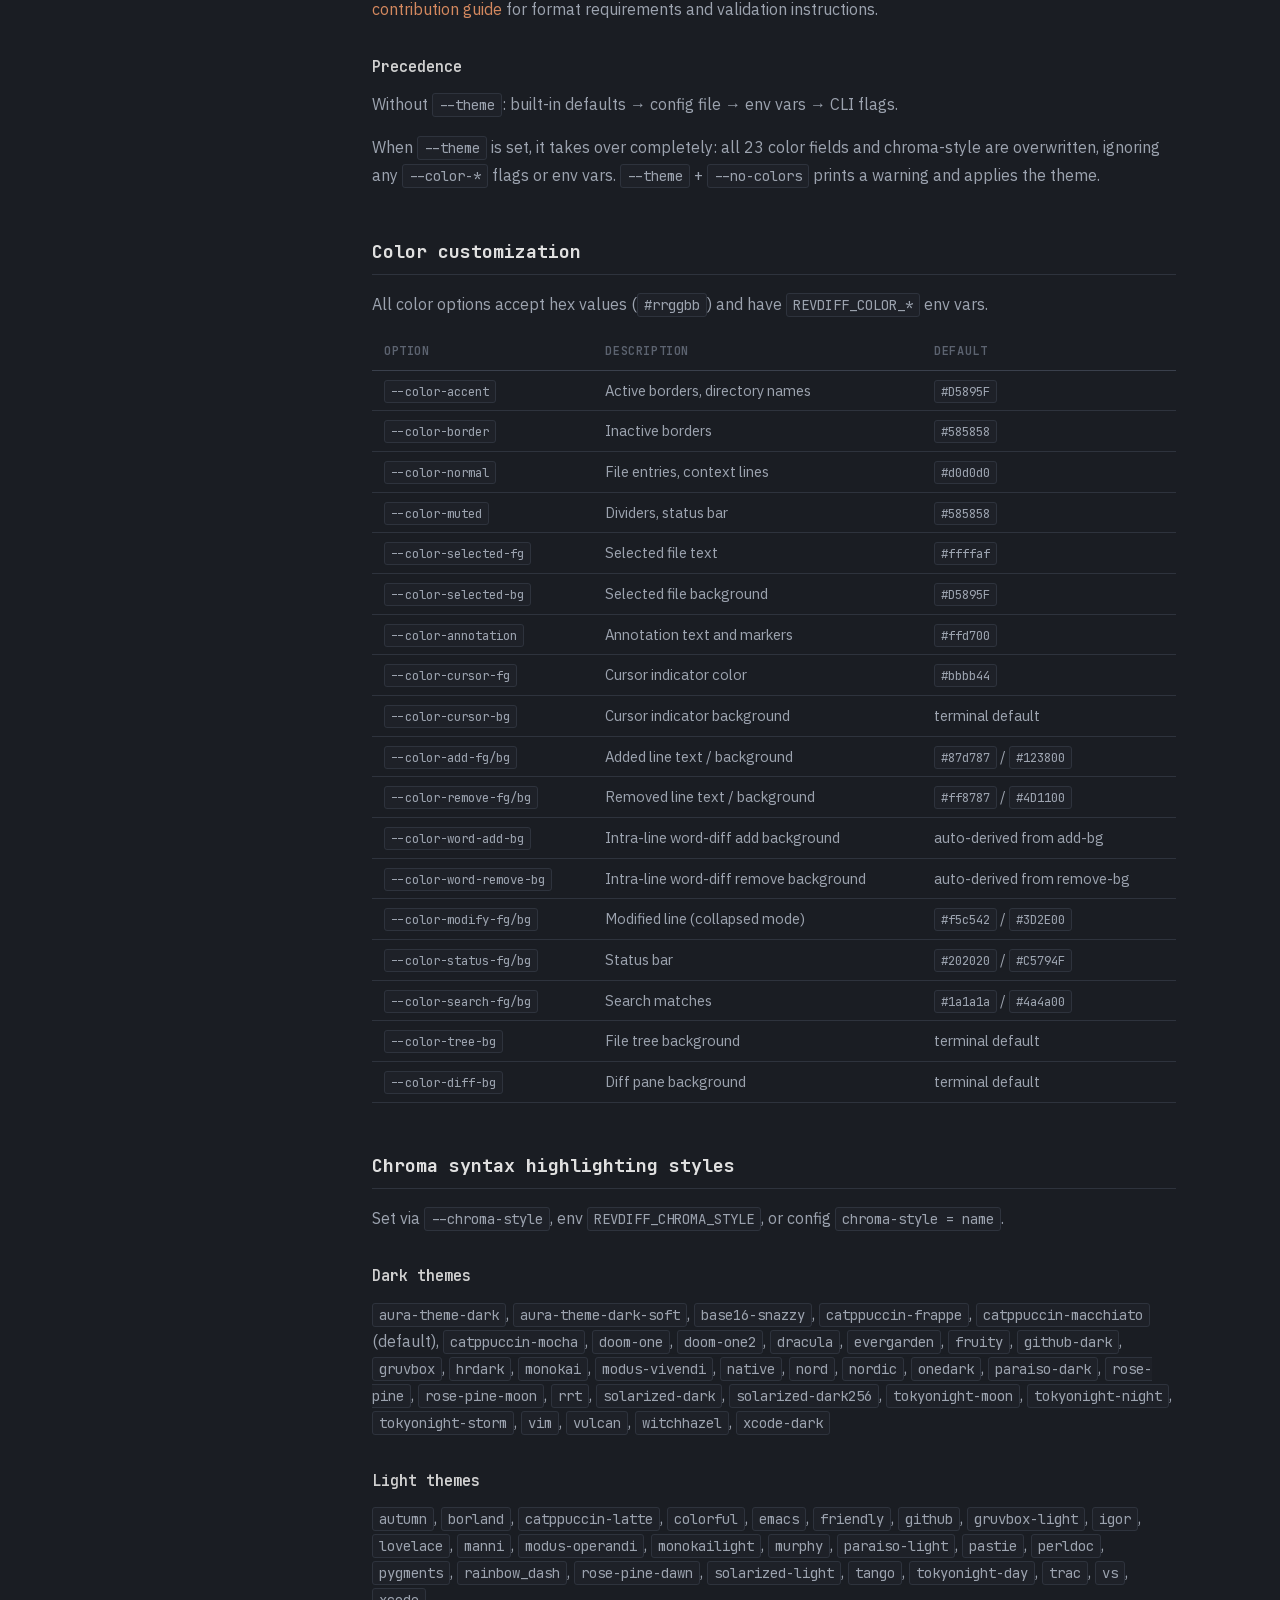
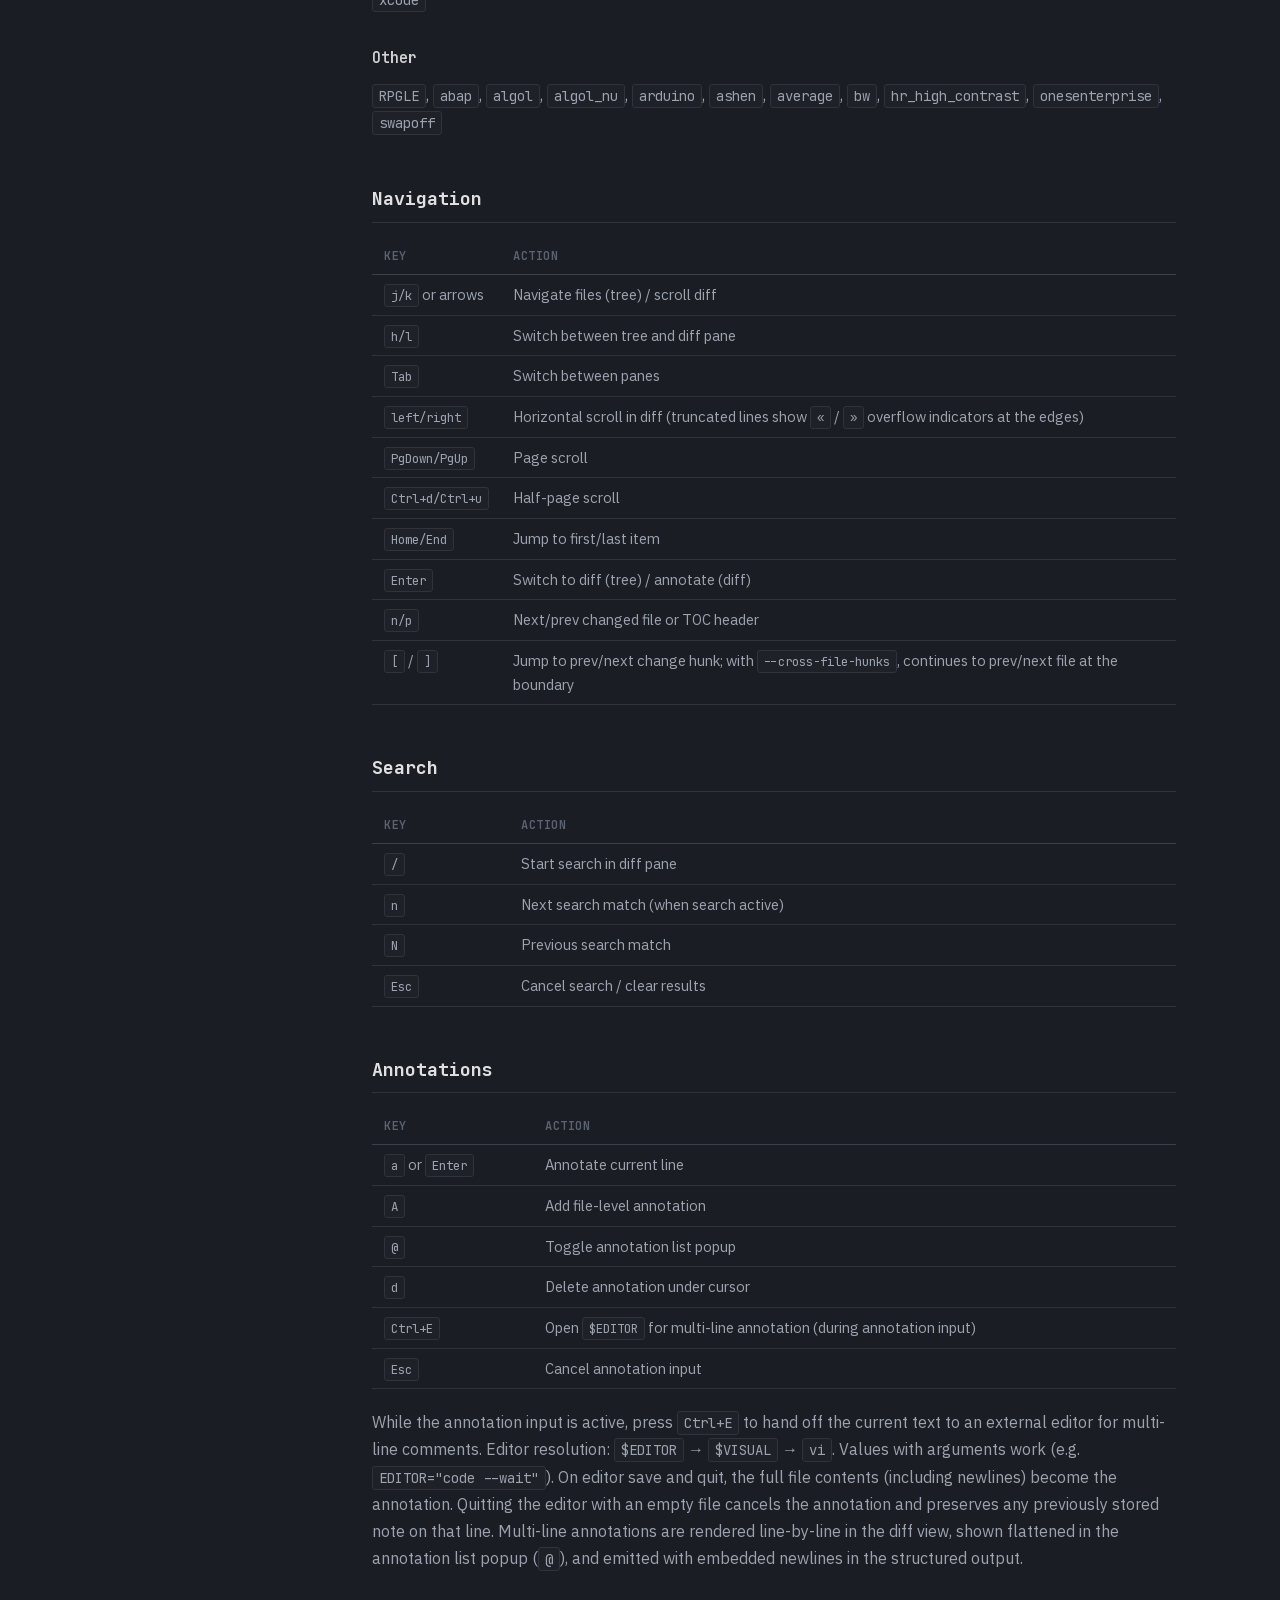
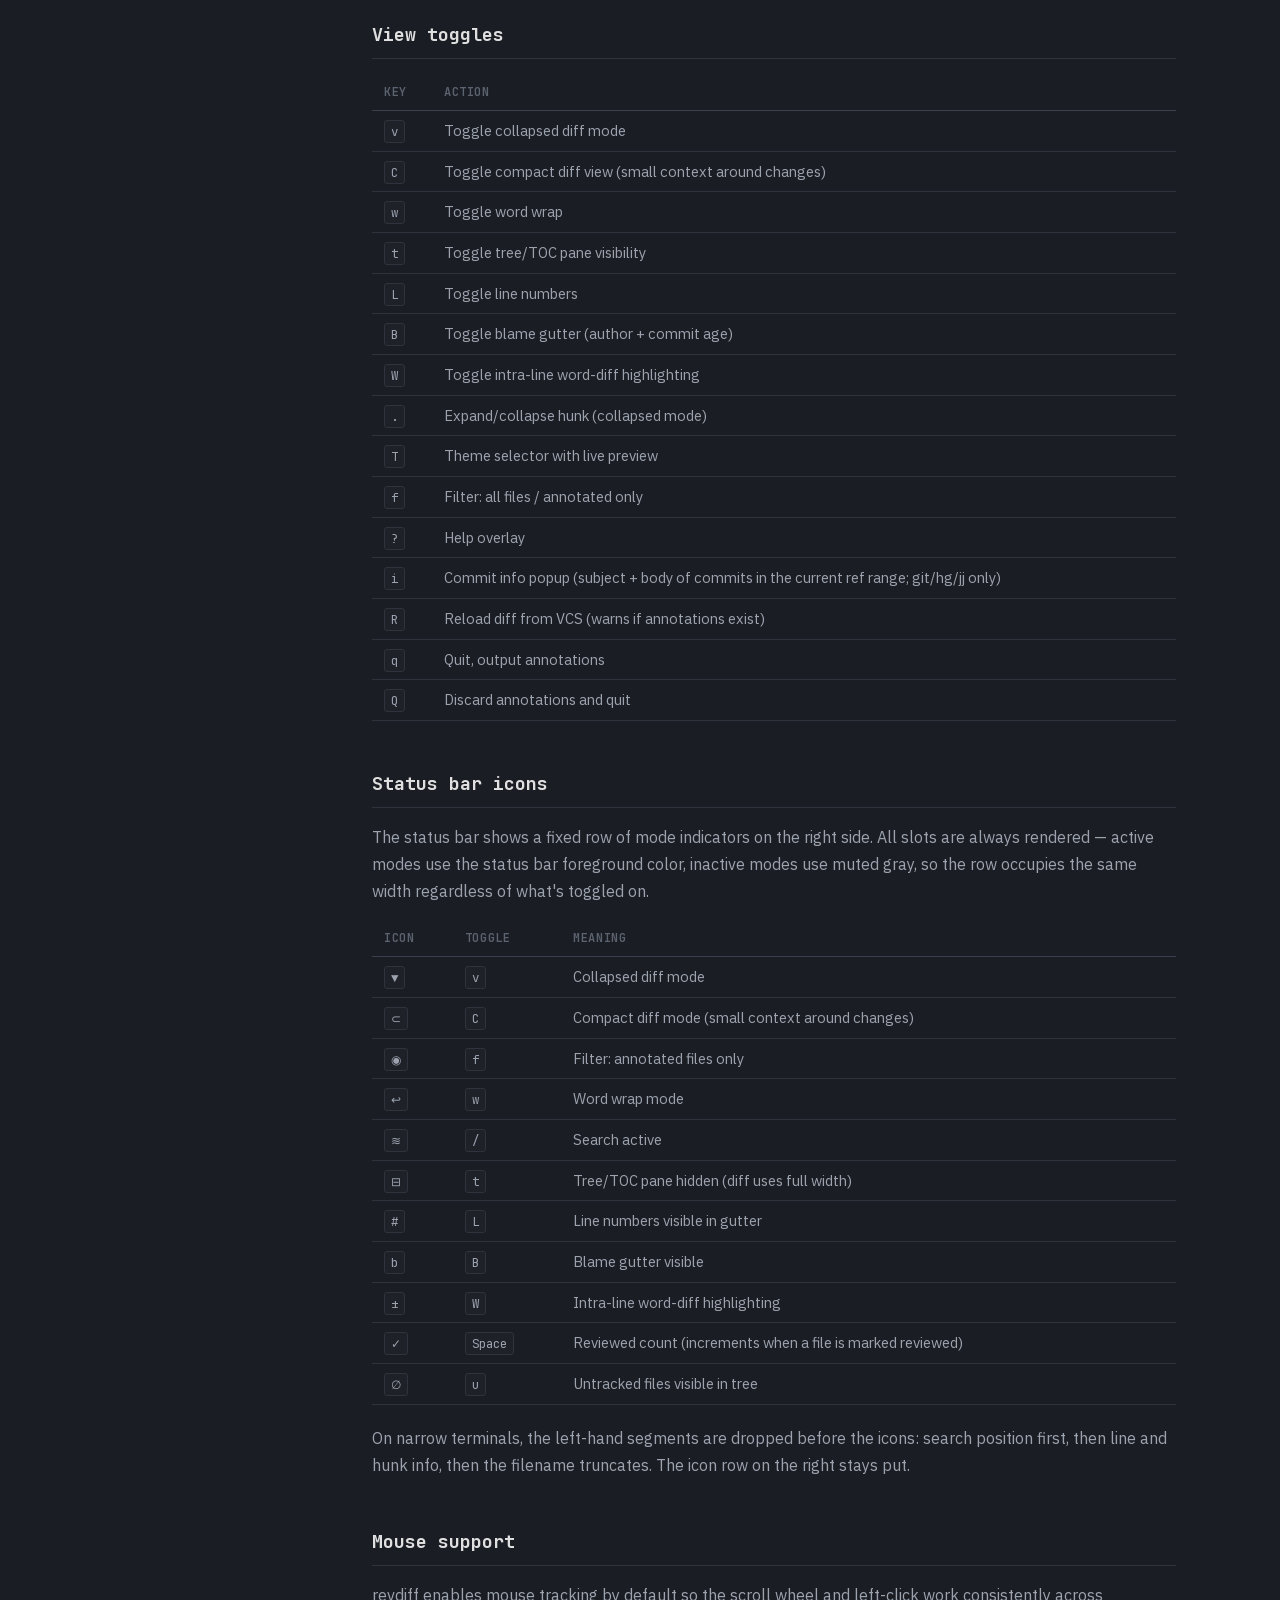
==== commit a663ef55: "perf(site): optimize images, self-host fonts, fix CLS Image delivery: add AVIF + WebP variants for a" ====
--- a/site/docs.html
+++ b/site/docs.html
@@ -7,12 +7,12 @@
     <meta name="description" content="revdiff documentation: installation, pi package, Claude Code plugin, Codex plugin, OpenCode integration, usage, configuration, themes, keybindings, and output format. Code review and plan review tool for AI coding sessions.">
     <meta name="keywords" content="code review for ai agents, code review for claude code, plan review for claude code, revdiff docs, tui diff viewer documentation">
     <meta name="author" content="umputun">
-    <link rel="canonical" href="https://revdiff.com/docs.html">
+    <link rel="canonical" href="https://revdiff.com/docs">
 
     <meta property="og:title" content="revdiff Documentation — Code Review for AI Agents">
     <meta property="og:description" content="Complete reference for revdiff: usage, configuration, themes, keybindings, pi package, Claude Code plugin, Codex plugin, OpenCode integration, and output format.">
     <meta property="og:type" content="article">
-    <meta property="og:url" content="https://revdiff.com/docs.html">
+    <meta property="og:url" content="https://revdiff.com/docs">
     <meta property="og:image" content="https://revdiff.com/assets/screenshot.png">
 
     <meta name="twitter:card" content="summary_large_image">
@@ -24,9 +24,8 @@
     <link rel="icon" type="image/png" sizes="32x32" href="assets/favicon-32x32.png">
     <link rel="icon" type="image/png" sizes="16x16" href="assets/favicon-16x16.png">
     <link rel="icon" type="image/png" sizes="96x96" href="assets/favicon-96x96.png">
-    <link rel="preconnect" href="https://fonts.googleapis.com">
-    <link rel="preconnect" href="https://fonts.gstatic.com" crossorigin>
-    <link href="https://fonts.googleapis.com/css2?family=JetBrains+Mono:wght@400;500;600;700&family=IBM+Plex+Sans:wght@400;500;600&display=swap" rel="stylesheet">
+    <link rel="preload" href="assets/fonts/ibm-plex-sans-latin.woff2" as="font" type="font/woff2" crossorigin>
+    <link rel="preload" href="assets/fonts/jetbrains-mono-latin.woff2" as="font" type="font/woff2" crossorigin>
     <link rel="stylesheet" href="style.css">
 </head>
 <body>
@@ -34,7 +33,7 @@
 <nav class="nav">
     <div class="nav-inner">
         <a href="/" class="nav-logo">
-            <img src="assets/icon.png" alt="revdiff" width="28" height="28">
+            <img src="assets/icon.png" alt="" width="28" height="28">
             <span>revdiff</span>
         </a>
         <div class="nav-links">
@@ -82,6 +81,7 @@
         <a href="#status-bar-icons">Status bar icons</a>
         <a href="#mouse-support">Mouse support</a>
         <a href="#custom-keys">Custom keybindings</a>
+        <a href="#vim-motion">Vim-motion preset</a>
 
         <h4>Claude Code plugin</h4>
         <a href="#plugin-install">Installation</a>
@@ -293,14 +293,22 @@
             <figure class="zed-gallery-item">
                 <div class="terminal-frame">
                     <div class="terminal-dots"><span></span><span></span><span></span></div>
-                    <img src="assets/zed-gitdiff.png" alt="Reviewing a README diff in Zed's integrated terminal">
+                    <picture>
+                        <source srcset="assets/zed-gitdiff.avif" type="image/avif">
+                        <source srcset="assets/zed-gitdiff.webp" type="image/webp">
+                        <img src="assets/zed-gitdiff.png" alt="Reviewing a README diff in Zed's integrated terminal" width="1096" height="837" loading="lazy">
+                    </picture>
                 </div>
                 <figcaption>Reviewing uncommitted changes — revdiff runs as a Zed terminal tab with full syntax highlighting and annotation support</figcaption>
             </figure>
             <figure class="zed-gallery-item">
                 <div class="terminal-frame">
                     <div class="terminal-dots"><span></span><span></span><span></span></div>
-                    <img src="assets/zed-planreview.png" alt="Reviewing an implementation plan in revdiff inside Zed">
+                    <picture>
+                        <source srcset="assets/zed-planreview.avif" type="image/avif">
+                        <source srcset="assets/zed-planreview.webp" type="image/webp">
+                        <img src="assets/zed-planreview.png" alt="Reviewing an implementation plan in revdiff inside Zed" width="1117" height="767" loading="lazy">
+                    </picture>
                 </div>
                 <figcaption>Reviewing a plan file — file tree, line annotations, and structured output all work inside the editor tab</figcaption>
             </figure>
@@ -338,6 +346,7 @@
                 <tr><td><code>--word-diff</code></td><td>Highlight intra-line word-level changes in paired add/remove lines</td><td><code>false</code></td></tr>
                 <tr><td><code>--no-confirm-discard</code></td><td>Skip discard confirmation</td><td><code>false</code></td></tr>
                 <tr><td><code>--no-mouse</code></td><td>Disable mouse support (scroll wheel, click)</td><td><code>false</code></td></tr>
+                <tr><td><code>--vim-motion</code></td><td>Enable vim-style motion preset (counts, <code>gg</code>, <code>G</code>, <code>zz</code>/<code>zt</code>/<code>zb</code>, <code>ZZ</code>/<code>ZQ</code>)</td><td><code>false</code></td></tr>
                 <tr><td><code>--chroma-style</code></td><td>Syntax highlighting theme</td><td><code>catppuccin-macchiato</code></td></tr>
                 <tr><td><code>--theme</code></td><td>Load color theme from <code>~/.config/revdiff/themes/</code></td><td></td></tr>
                 <tr><td><code>--dump-theme</code></td><td>Print resolved colors as theme file and exit</td><td></td></tr>
@@ -547,13 +556,32 @@
         <p>When the leader is pressed, the status bar shows <code>Pending: ctrl+w, esc to cancel</code>; press the second key to dispatch, or <code>esc</code> to cancel silently. Binding a key as both a standalone action and a chord prefix drops the standalone binding (the chord wins, with a warning). Chord bindings work under non-Latin keyboard layouts &mdash; the second-stage key is translated via the same layout-resolve fallback as single-key bindings.</p>
         <p><strong>macOS note:</strong> <code>alt+*</code> leaders require your terminal to send Option as Meta/Alt. Most terminals default to &quot;Option composes special characters&quot; (e.g. <code>Option+T</code> &rarr; <code>&dagger;</code>), in which case Alt chords silently won&apos;t fire. To enable: iTerm2 &rarr; <em>Profiles &rarr; Keys &rarr; Left/Right Option key &rarr; <code>Esc+</code></em>; Terminal.app &rarr; <em>Profiles &rarr; Keyboard &rarr; Use Option as Meta key</em>; Kitty &rarr; <code>macos_option_as_alt yes</code>; Ghostty &rarr; <code>macos-option-as-alt = true</code>. If you&apos;d rather not touch terminal settings, use <code>ctrl+*</code> leaders &mdash; those work everywhere with no configuration.</p>
         <h3>Available actions</h3>
-        <p><strong>Navigation:</strong> <code>down</code>, <code>up</code>, <code>page_down</code>, <code>page_up</code>, <code>half_page_down</code>, <code>half_page_up</code>, <code>home</code>, <code>end</code>, <code>scroll_left</code>, <code>scroll_right</code></p>
+        <p><strong>Navigation:</strong> <code>down</code>, <code>up</code>, <code>page_down</code>, <code>page_up</code>, <code>half_page_down</code>, <code>half_page_up</code>, <code>home</code>, <code>end</code>, <code>scroll_left</code>, <code>scroll_right</code>, <code>scroll_center</code>, <code>scroll_top</code>, <code>scroll_bottom</code></p>
         <p><strong>File/Hunk:</strong> <code>next_item</code>, <code>prev_item</code>, <code>next_hunk</code>, <code>prev_hunk</code></p>
         <p><strong>Pane:</strong> <code>toggle_pane</code>, <code>focus_tree</code>, <code>focus_diff</code></p>
         <p><strong>Search:</strong> <code>search</code></p>
         <p><strong>Annotations:</strong> <code>confirm</code>, <code>annotate_file</code>, <code>delete_annotation</code>, <code>annot_list</code></p>
         <p><strong>View:</strong> <code>toggle_collapsed</code>, <code>toggle_compact</code>, <code>toggle_wrap</code>, <code>toggle_tree</code>, <code>toggle_line_numbers</code>, <code>toggle_blame</code>, <code>toggle_word_diff</code>, <code>toggle_hunk</code>, <code>toggle_untracked</code>, <code>mark_reviewed</code>, <code>theme_select</code>, <code>filter</code>, <code>commit_info</code>, <code>reload</code></p>
         <p><strong>Quit:</strong> <code>quit</code>, <code>discard_quit</code>, <code>help</code>, <code>dismiss</code></p>
+
+        <h2 id="vim-motion">Vim-motion preset</h2>
+        <p>Opt-in vim-style motion layer activated via <code>--vim-motion</code>, <code>REVDIFF_VIM_MOTION=true</code>, or <code>vim-motion = true</code> in the config file. Off by default &mdash; when off, existing single-key bindings are unchanged.</p>
+        <table>
+            <thead><tr><th>Keys</th><th>Action</th></tr></thead>
+            <tbody>
+                <tr><td><code>&lt;N&gt;j</code> / <code>&lt;N&gt;k</code></td><td>Move cursor N lines down/up (diff pane, 1-9999)</td></tr>
+                <tr><td><code>gg</code></td><td>Jump to first line (diff pane)</td></tr>
+                <tr><td><code>G</code></td><td>Jump to last line (diff pane)</td></tr>
+                <tr><td><code>&lt;N&gt;G</code></td><td>Goto line N (diff pane)</td></tr>
+                <tr><td><code>zz</code></td><td>Center viewport on cursor (diff pane)</td></tr>
+                <tr><td><code>zt</code></td><td>Align viewport top on cursor (diff pane)</td></tr>
+                <tr><td><code>zb</code></td><td>Align viewport bottom on cursor (diff pane)</td></tr>
+                <tr><td><code>ZZ</code></td><td>Quit (any pane)</td></tr>
+                <tr><td><code>ZQ</code></td><td>Discard annotations and quit (any pane)</td></tr>
+            </tbody>
+        </table>
+        <p>When the preset is on, the digits <code>0</code>-<code>9</code> and the leader keys <code>g</code>, <code>z</code>, <code>Z</code> are intercepted before the regular keymap, so any standalone binding on those keys is overridden while the flag is active. <code>&lt;N&gt;j</code>/<code>&lt;N&gt;k</code>/<code>&lt;N&gt;G</code> and <code>gg</code>/<code>zz</code>/<code>zt</code>/<code>zb</code> apply to the diff pane only &mdash; in the file tree they fall through to the normal bindings. <code>ZZ</code> and <code>ZQ</code> work from any pane. Press <code>Esc</code> to silently cancel a pending leader; an unknown second key surfaces a transient <code>Unknown: &lt;chord&gt;</code> hint in the status bar. A bare digit <code>0</code> is not consumed (falls through to whatever binding is mapped); counts over 9999 are clamped. Modal keys (search input, annotation input, overlay navigation) always take precedence over the interceptor, and <code>ctrl+*</code>/<code>alt+*</code> chord bindings keep working orthogonally.</p>
+        <p>The help overlay (<code>?</code>) shows a dedicated <strong>Vim motion</strong> section listing all eight preset bindings when <code>--vim-motion</code> is on; when off, the section is hidden.</p>
 
         <!-- claude code plugin -->
         <h2 id="plugin-install">Claude Code plugin</h2>
@@ -705,7 +733,7 @@
 <footer class="footer">
     <div class="section-inner footer-inner">
         <div class="footer-left">
-            <img src="assets/icon.png" alt="revdiff" width="24" height="24">
+            <img src="assets/icon.png" alt="" width="24" height="24">
             <span>revdiff by <a href="https://umputun.dev">umputun</a></span>
         </div>
         <div class="footer-links">
--- a/site/style.css
+++ b/site/style.css
@@ -1,4 +1,22 @@
 /* === revdiff site — terminal precision aesthetic === */
+
+@font-face {
+    font-family: 'IBM Plex Sans';
+    font-style: normal;
+    font-weight: 400 600;
+    font-display: swap;
+    src: url('assets/fonts/ibm-plex-sans-latin.woff2') format('woff2');
+    unicode-range: U+0000-00FF, U+0131, U+0152-0153, U+02BB-02BC, U+02C6, U+02DA, U+02DC, U+0304, U+0308, U+0329, U+2000-206F, U+20AC, U+2122, U+2191, U+2193, U+2212, U+2215, U+FEFF, U+FFFD;
+}
+
+@font-face {
+    font-family: 'JetBrains Mono';
+    font-style: normal;
+    font-weight: 400 700;
+    font-display: swap;
+    src: url('assets/fonts/jetbrains-mono-latin.woff2') format('woff2');
+    unicode-range: U+0000-00FF, U+0131, U+0152-0153, U+02BB-02BC, U+02C6, U+02DA, U+02DC, U+0304, U+0308, U+0329, U+2000-206F, U+2074, U+20AC, U+2122, U+2191, U+2193, U+2212, U+2215, U+FEFF, U+FFFD;
+}
 
 :root {
     --bg: #1a1d23;
@@ -238,31 +256,39 @@
 
 .gallery-slides {
     position: relative;
-}
-
-.gallery-slides img {
+    aspect-ratio: 1200 / 727;
+    overflow: hidden;
+}
+
+.gallery-slides picture {
+    display: block;
     position: absolute;
-    top: 0;
-    left: 0;
+    inset: 0;
     width: 100%;
-    height: auto;
+    height: 100%;
     opacity: 0;
     animation: gallery 35s infinite;
 }
 
-.gallery-slides img:first-child {
-    position: relative;
+.gallery-slides picture img {
+    display: block;
+    width: 100%;
+    height: 100%;
+    object-fit: fill;
+}
+
+.gallery-slides picture:first-child {
     opacity: 1;
     animation-name: gallery-first;
 }
 
-.gallery-slides img:nth-child(1) { animation-delay: 0s; }
-.gallery-slides img:nth-child(2) { animation-delay: 5s; }
-.gallery-slides img:nth-child(3) { animation-delay: 10s; }
-.gallery-slides img:nth-child(4) { animation-delay: 15s; }
-.gallery-slides img:nth-child(5) { animation-delay: 20s; }
-.gallery-slides img:nth-child(6) { animation-delay: 25s; }
-.gallery-slides img:nth-child(7) { animation-delay: 30s; }
+.gallery-slides picture:nth-child(1) { animation-delay: 0s; }
+.gallery-slides picture:nth-child(2) { animation-delay: 5s; }
+.gallery-slides picture:nth-child(3) { animation-delay: 10s; }
+.gallery-slides picture:nth-child(4) { animation-delay: 15s; }
+.gallery-slides picture:nth-child(5) { animation-delay: 20s; }
+.gallery-slides picture:nth-child(6) { animation-delay: 25s; }
+.gallery-slides picture:nth-child(7) { animation-delay: 30s; }
 
 @keyframes gallery-first {
     0%    { opacity: 1; }
@@ -281,9 +307,9 @@
 }
 
 @media (prefers-reduced-motion: reduce) {
-    .gallery-slides img { animation: none; }
-    .gallery-slides img:first-child { opacity: 1; }
-    .gallery-slides img:not(:first-child) { opacity: 0; }
+    .gallery-slides picture { animation: none; }
+    .gallery-slides picture:first-child { opacity: 1; }
+    .gallery-slides picture:not(:first-child) { opacity: 0; }
 }
 
 /* === sections === */
@@ -811,6 +837,36 @@
 
 .docs-content .code-block {
     margin-bottom: 20px;
+}
+
+/* === zed gallery === */
+
+.zed-gallery {
+    display: grid;
+    grid-template-columns: 1fr 1fr;
+    gap: 20px;
+    margin: 24px 0 28px;
+}
+
+.zed-gallery-item {
+    margin: 0;
+}
+
+.zed-gallery-item .terminal-frame {
+    margin-bottom: 10px;
+}
+
+.zed-gallery-item figcaption {
+    font-size: 0.8rem;
+    color: var(--text-faint);
+    line-height: 1.5;
+    padding: 0 4px;
+}
+
+@media (max-width: 768px) {
+    .zed-gallery {
+        grid-template-columns: 1fr;
+    }
 }
 
 .docs-content table {
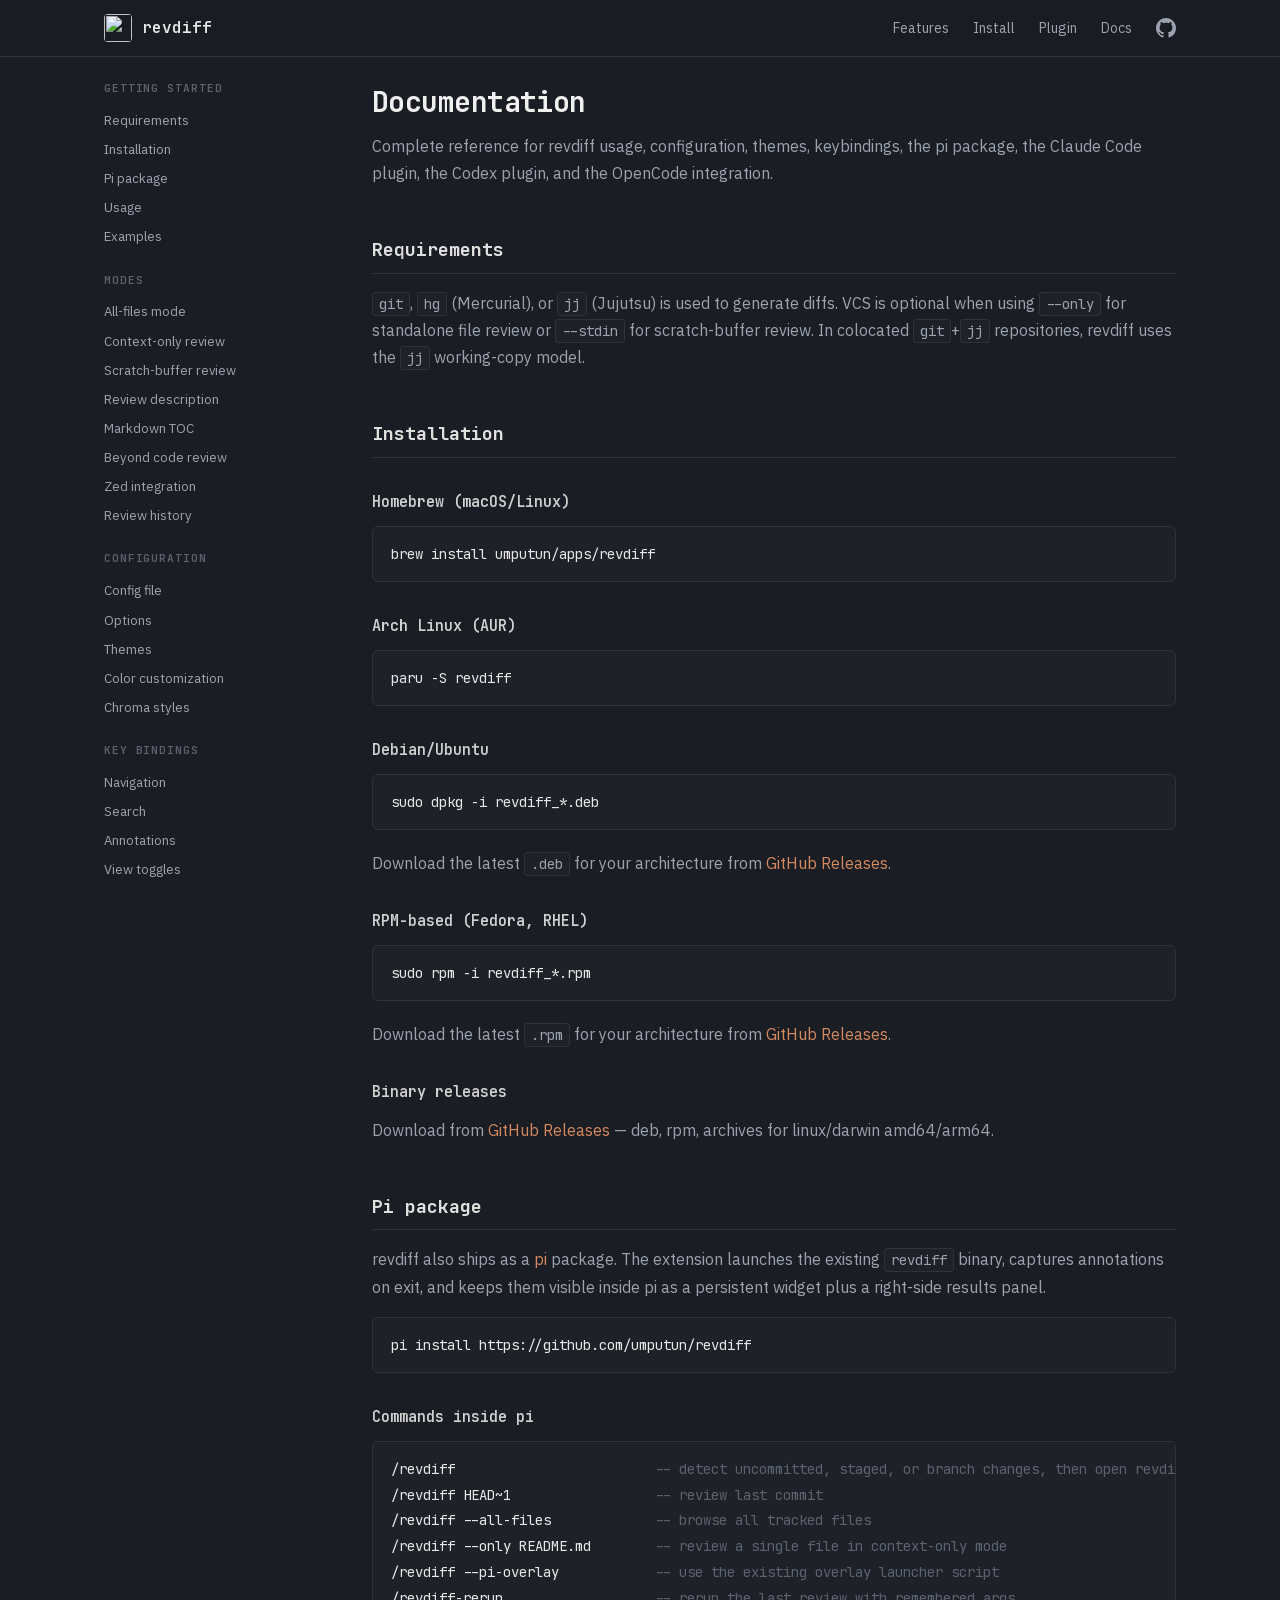
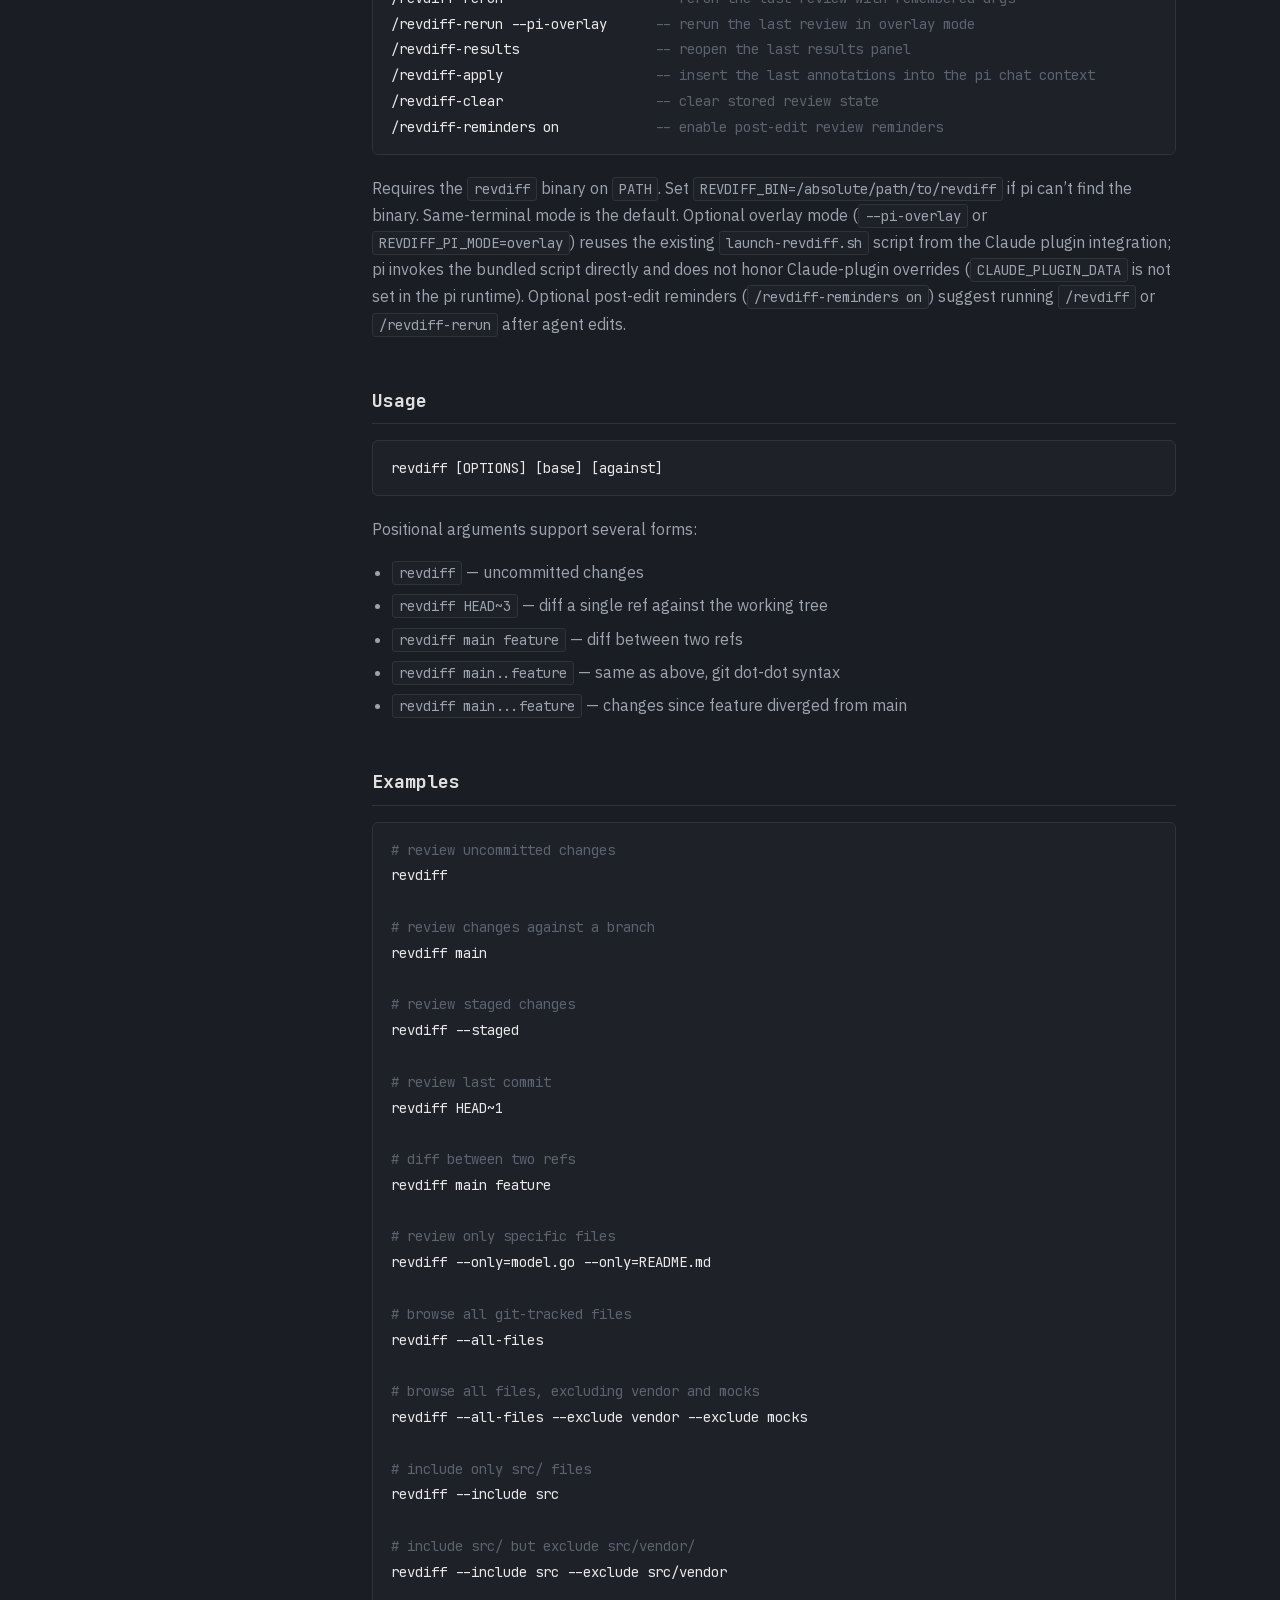
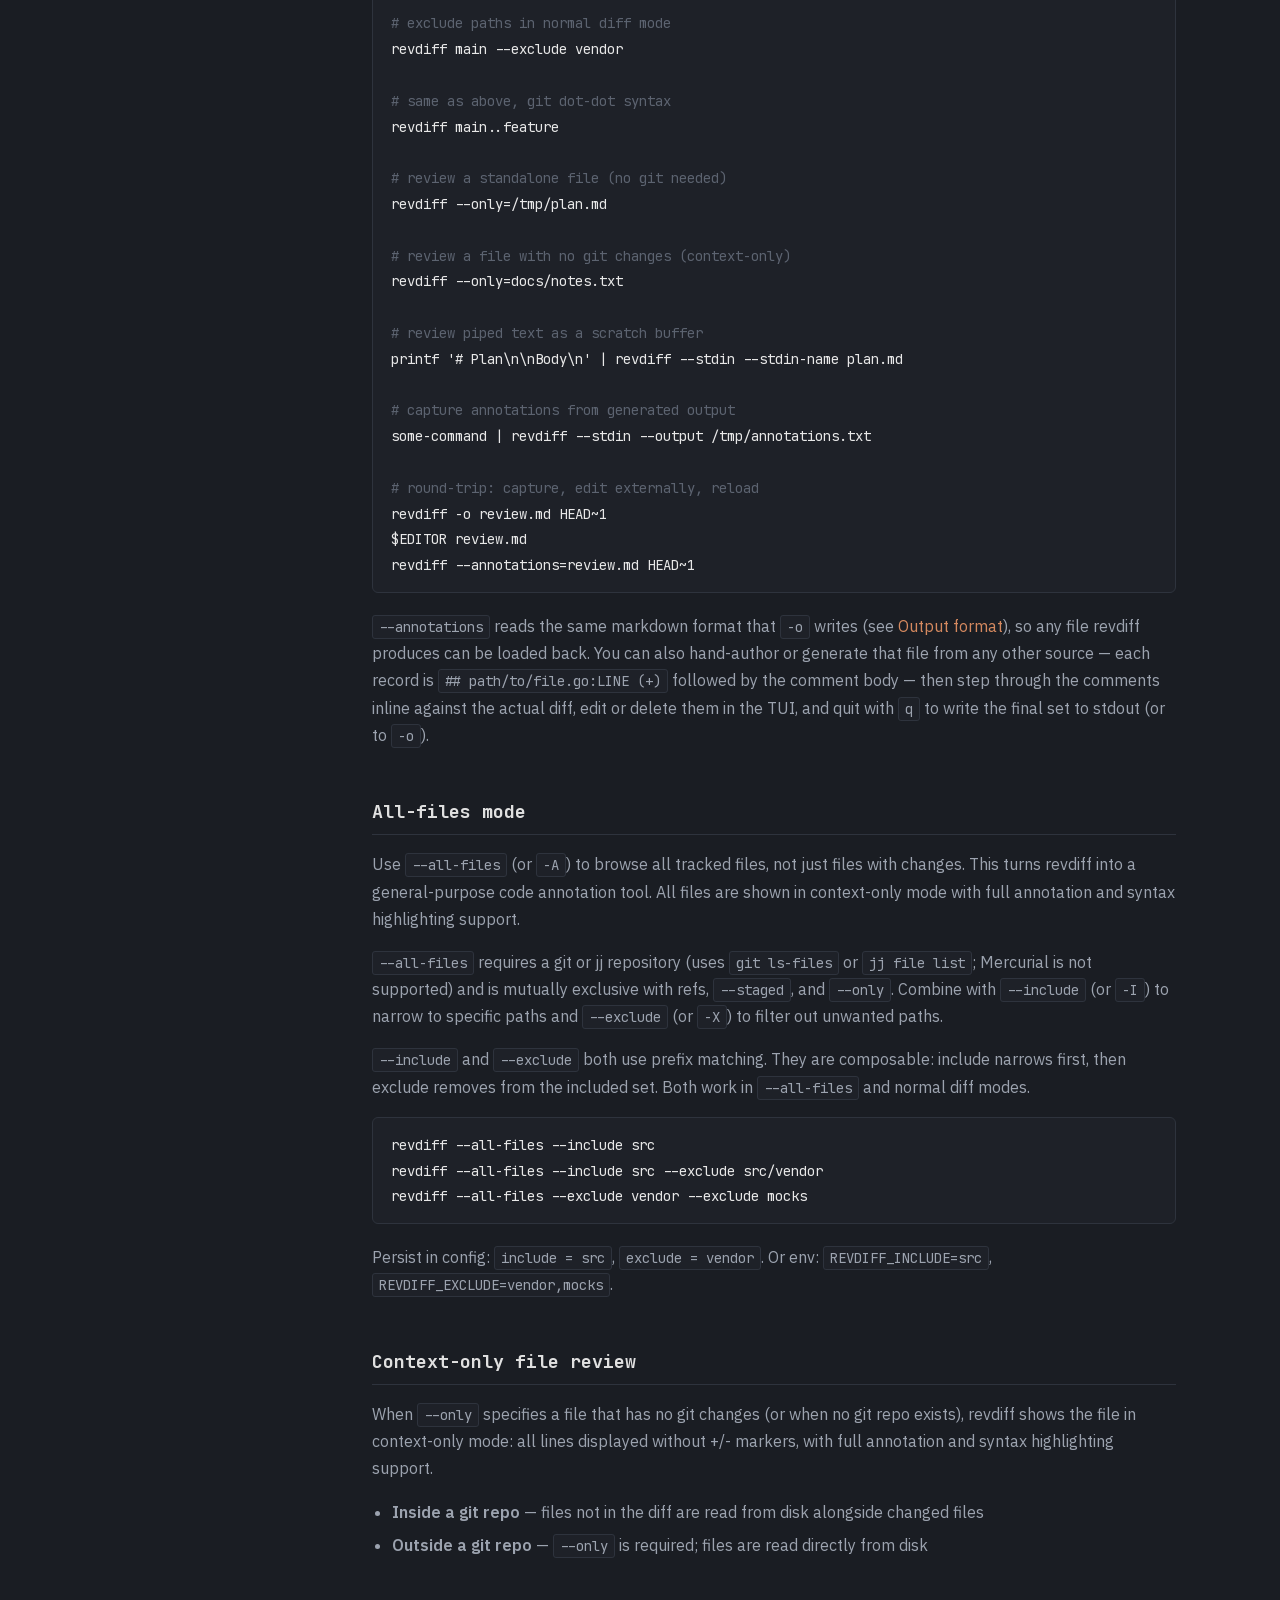
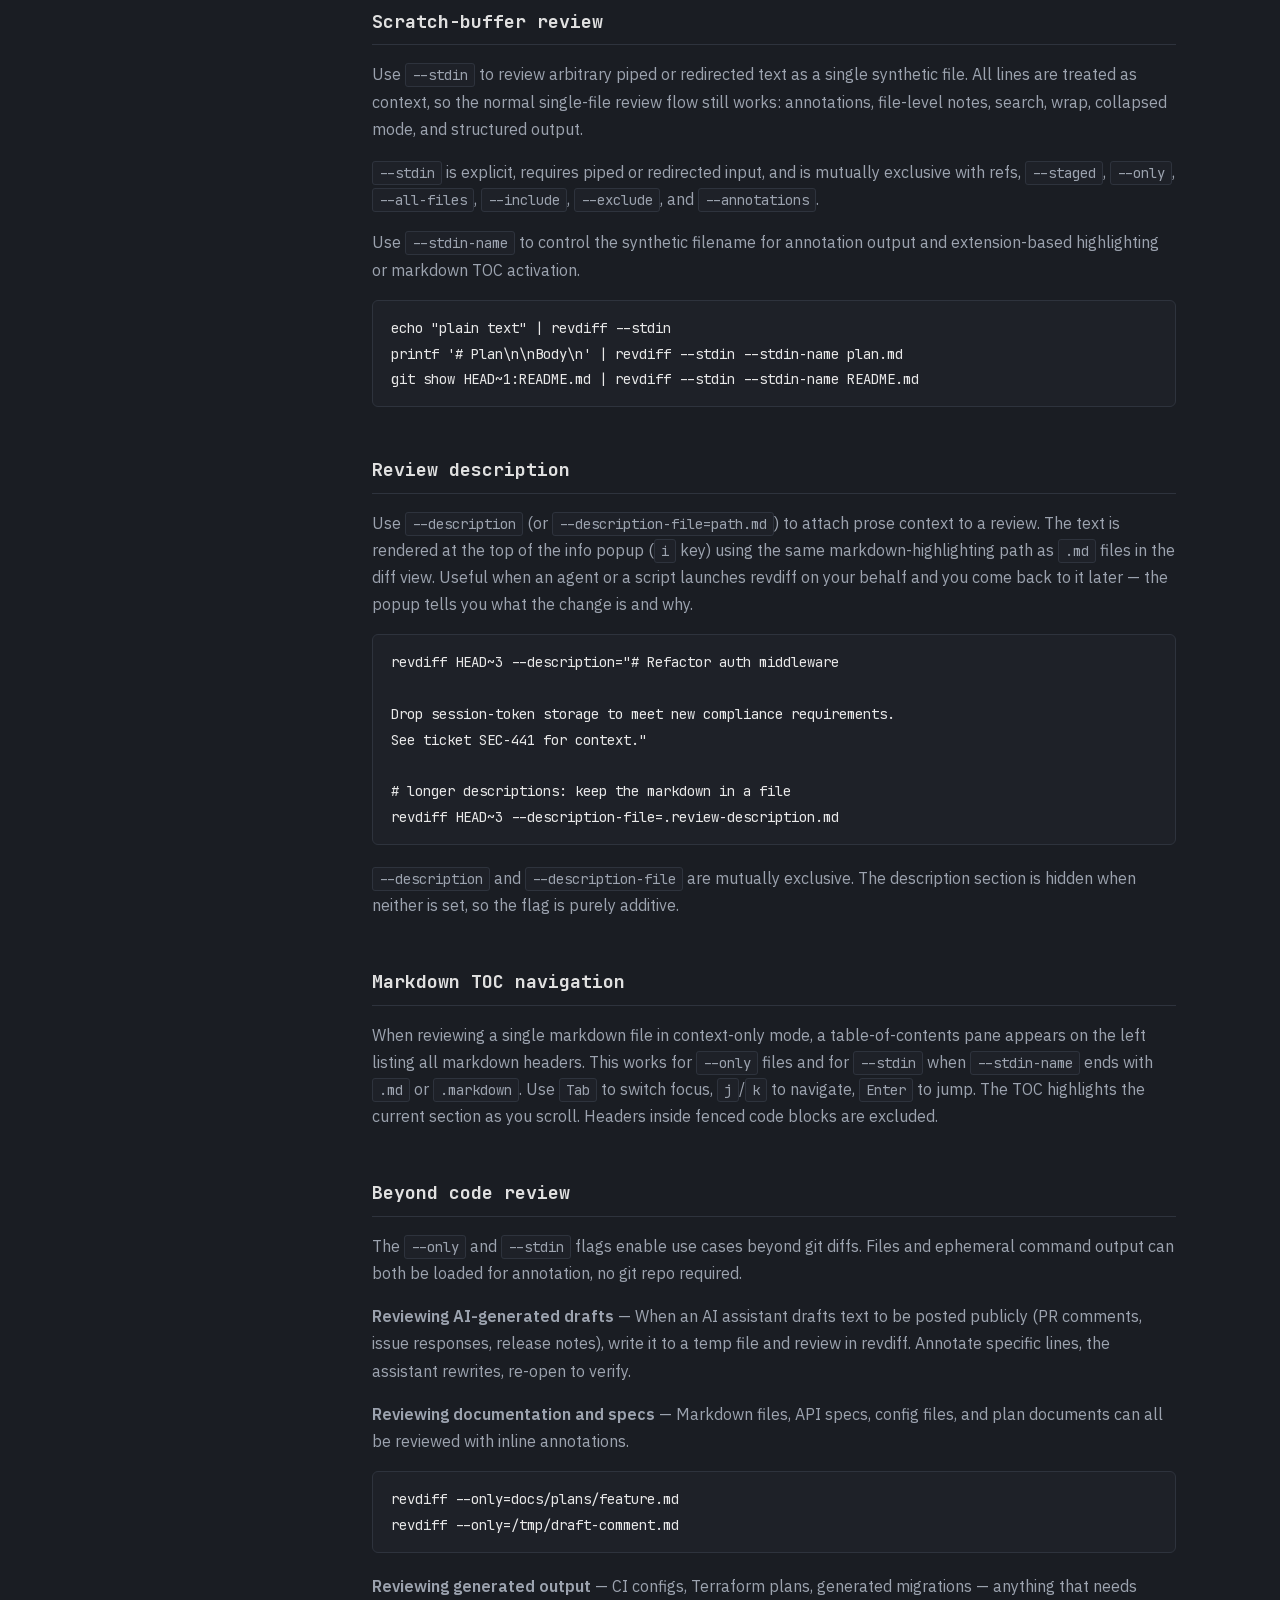
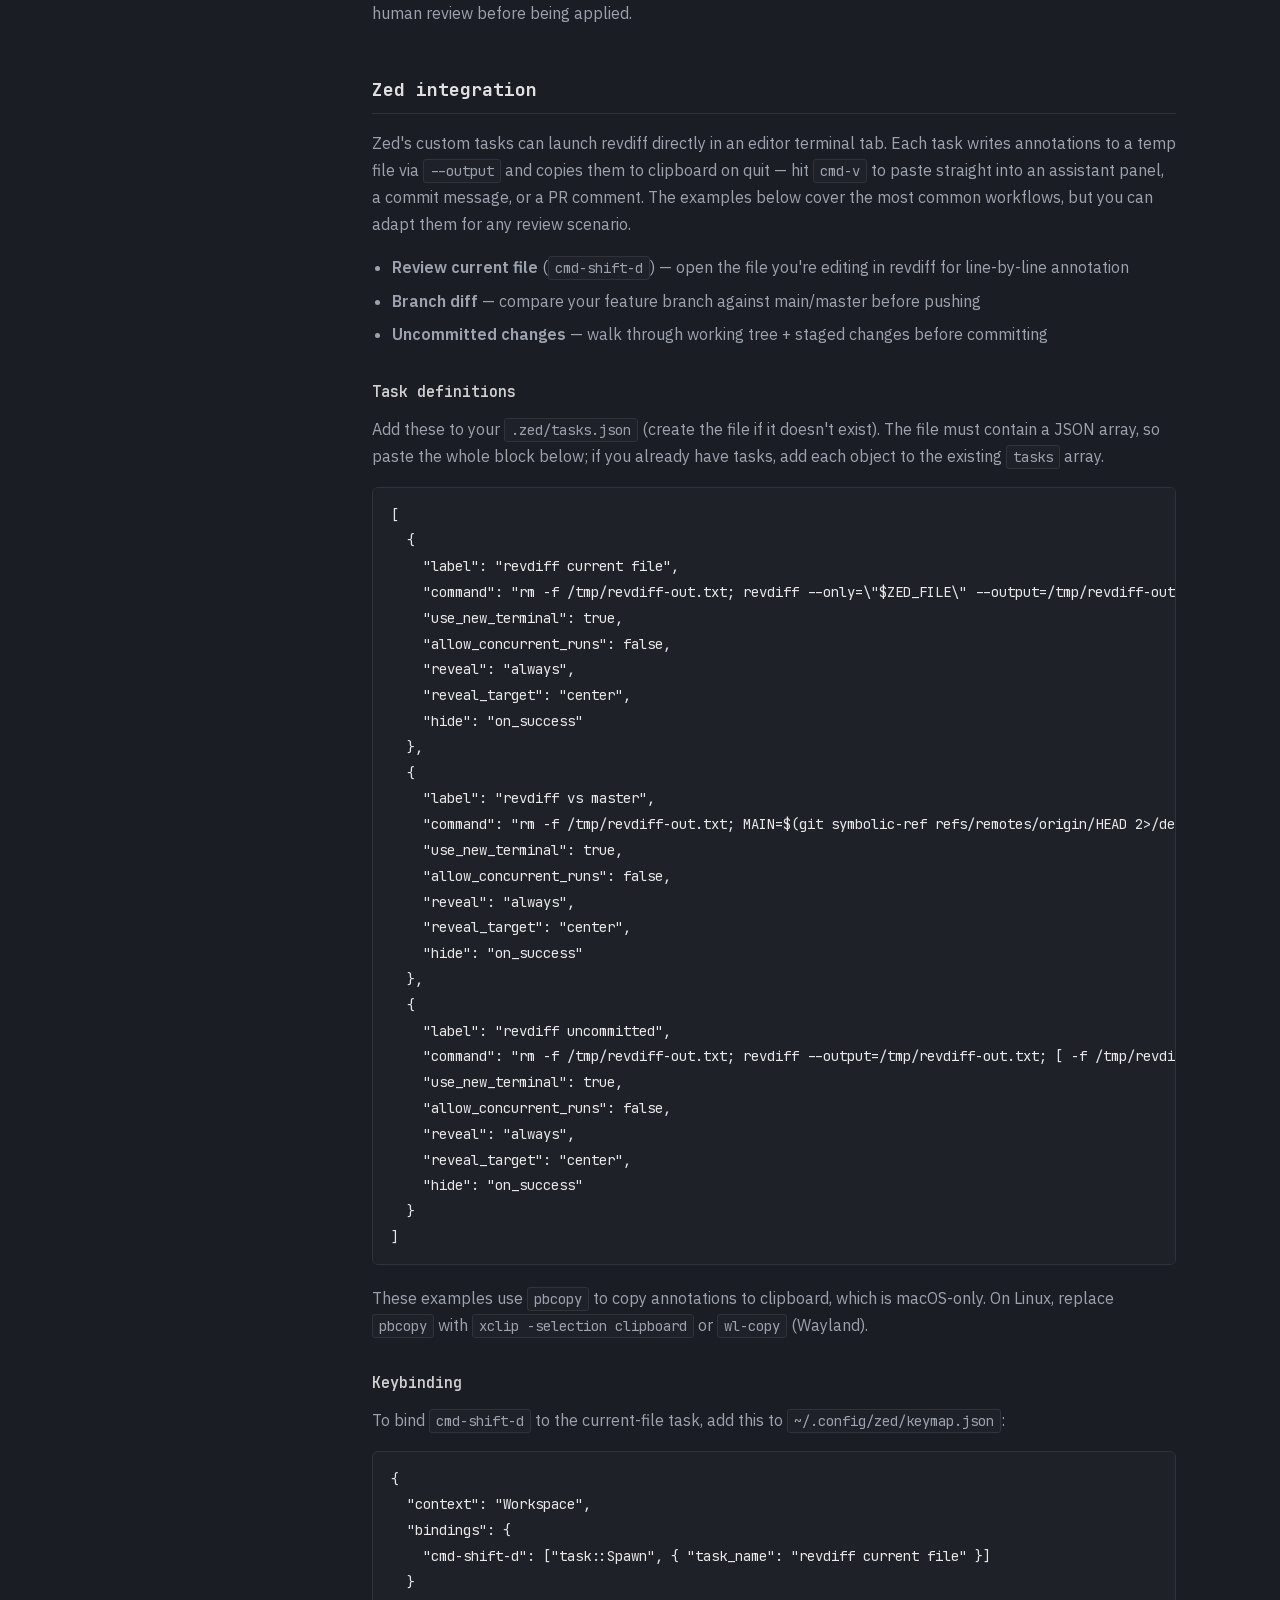
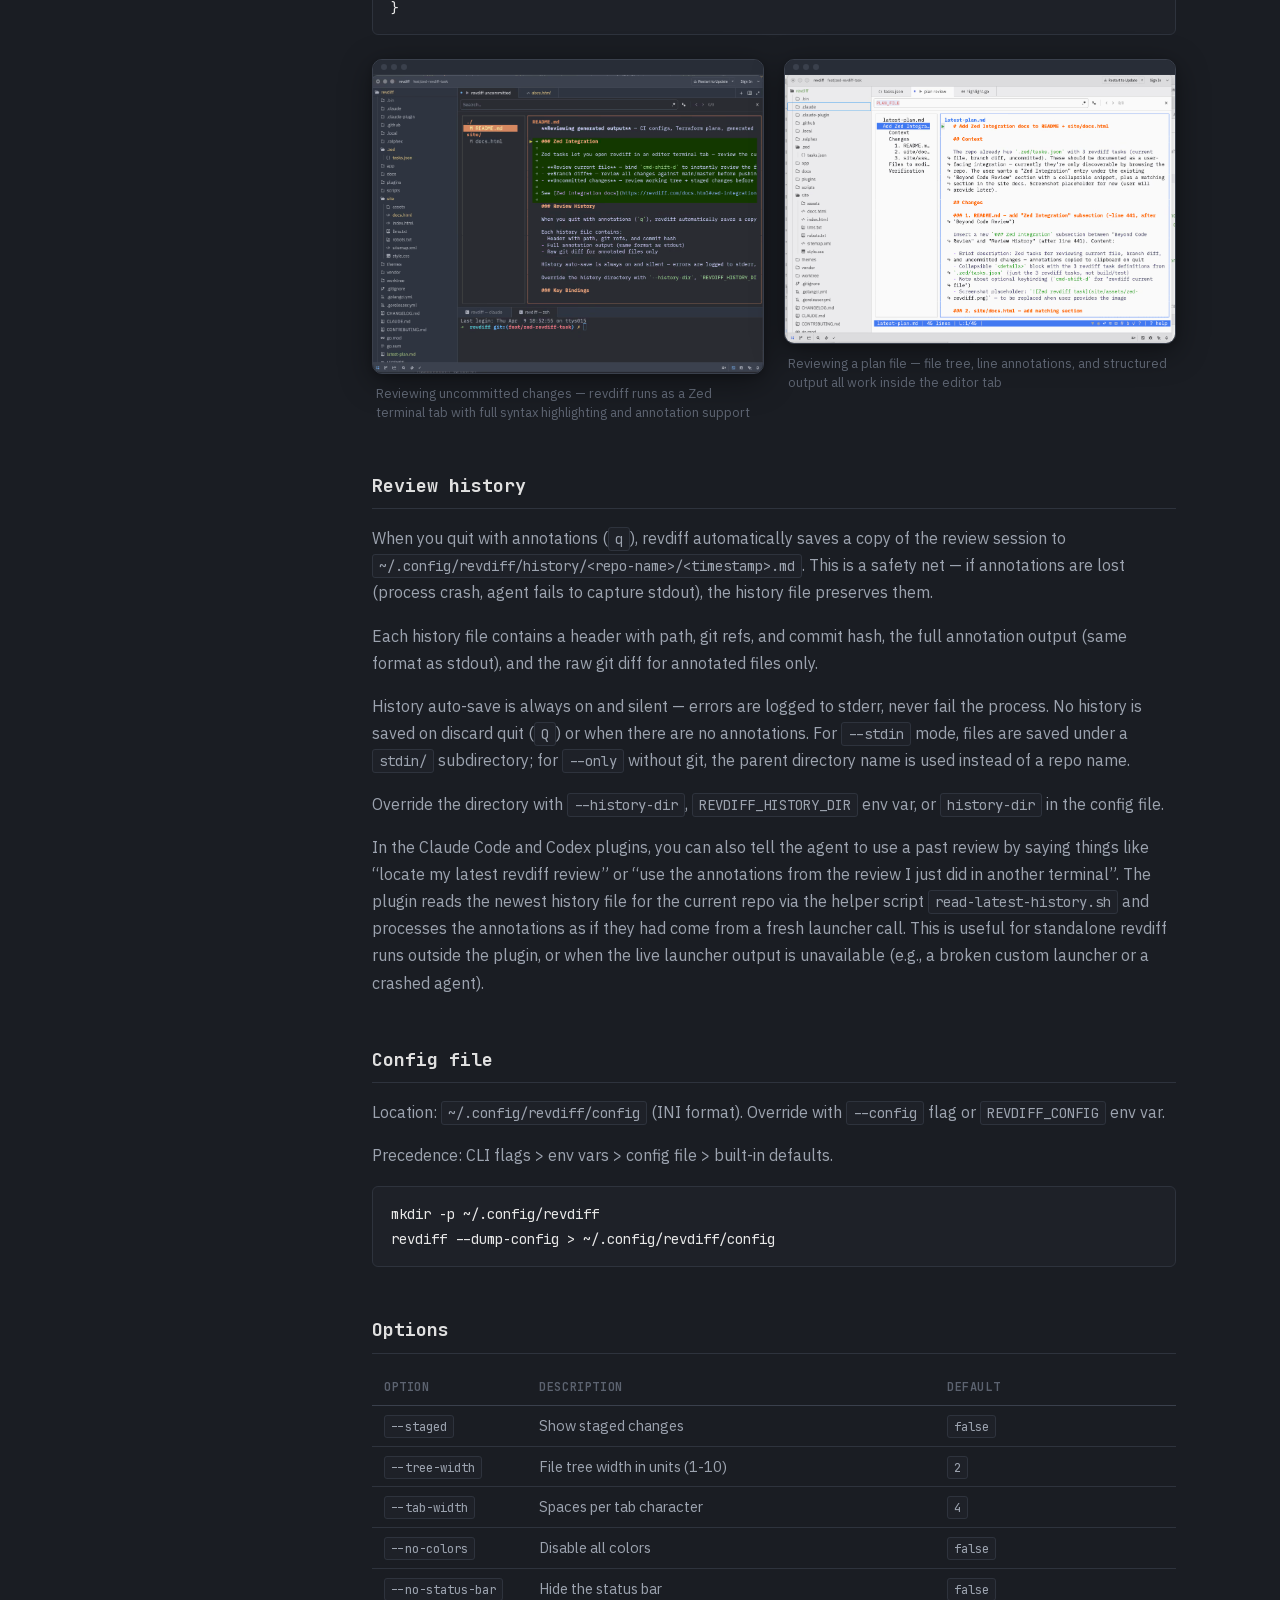
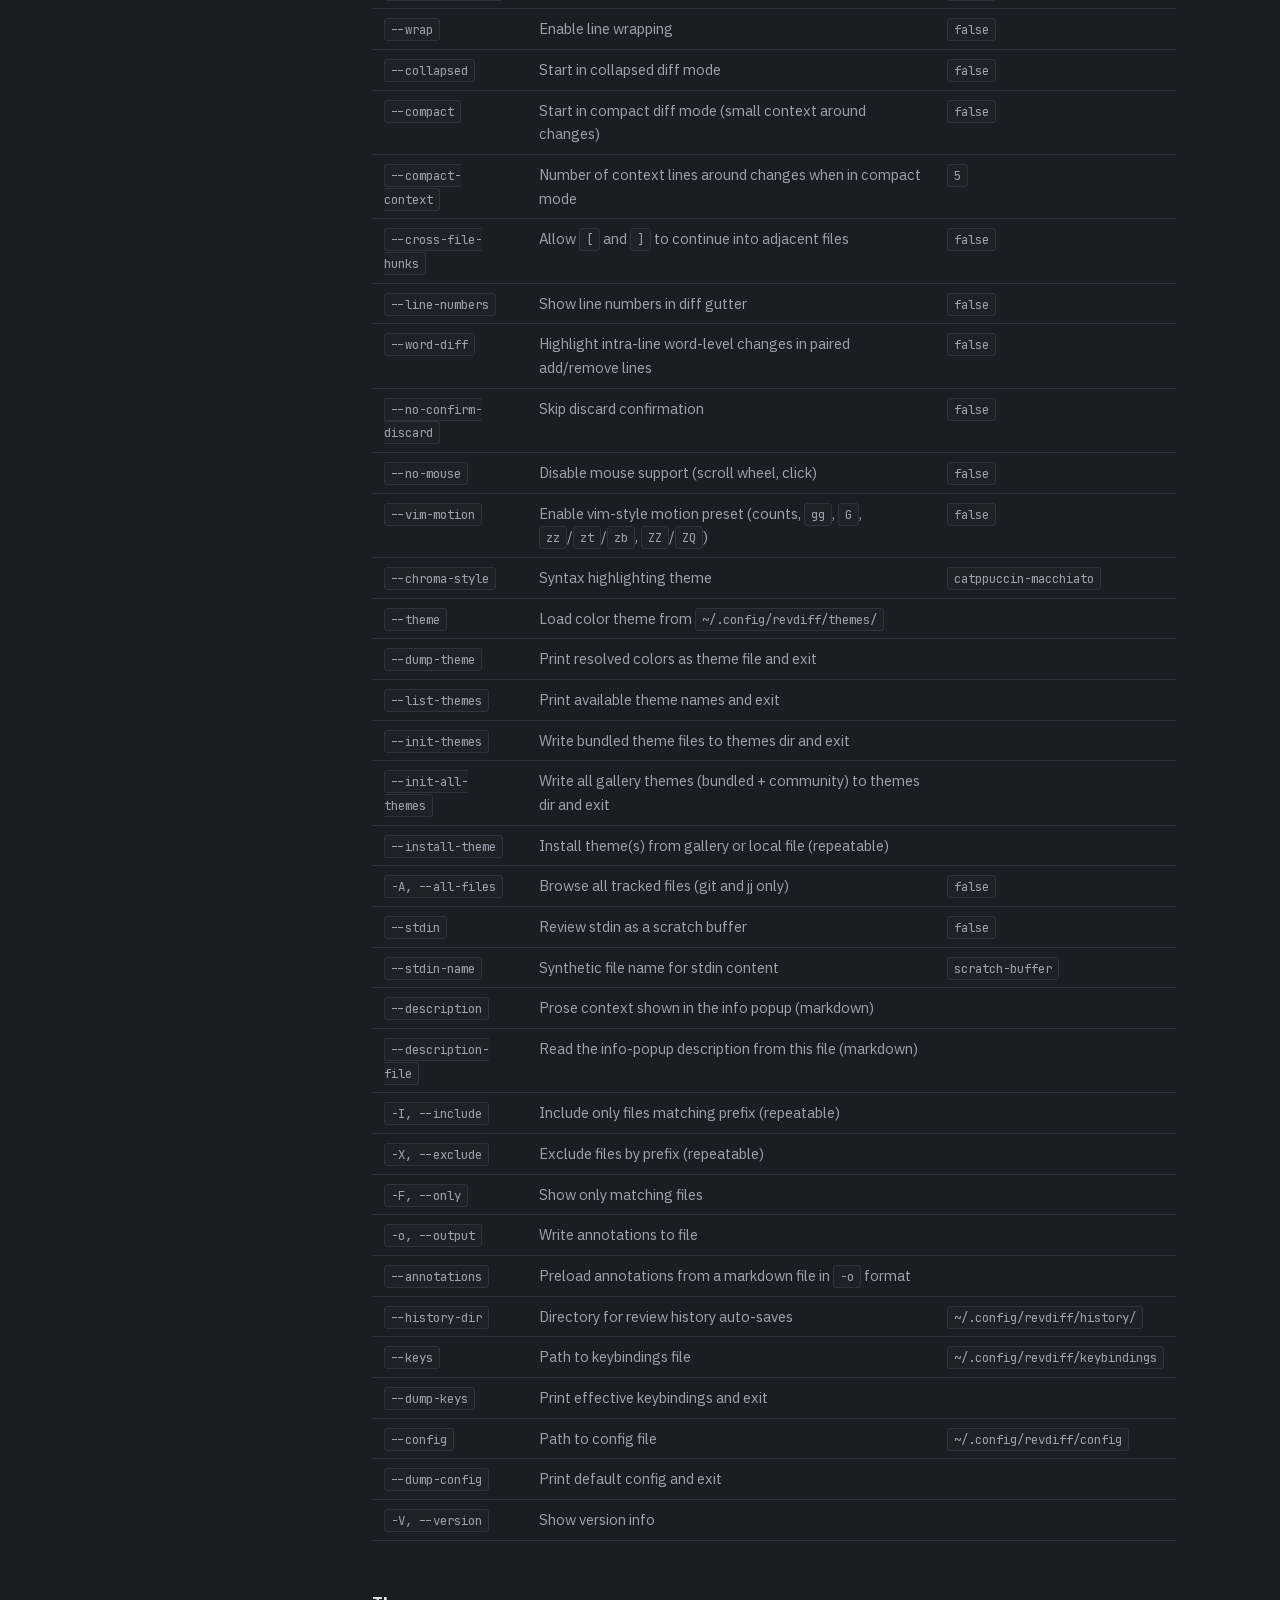
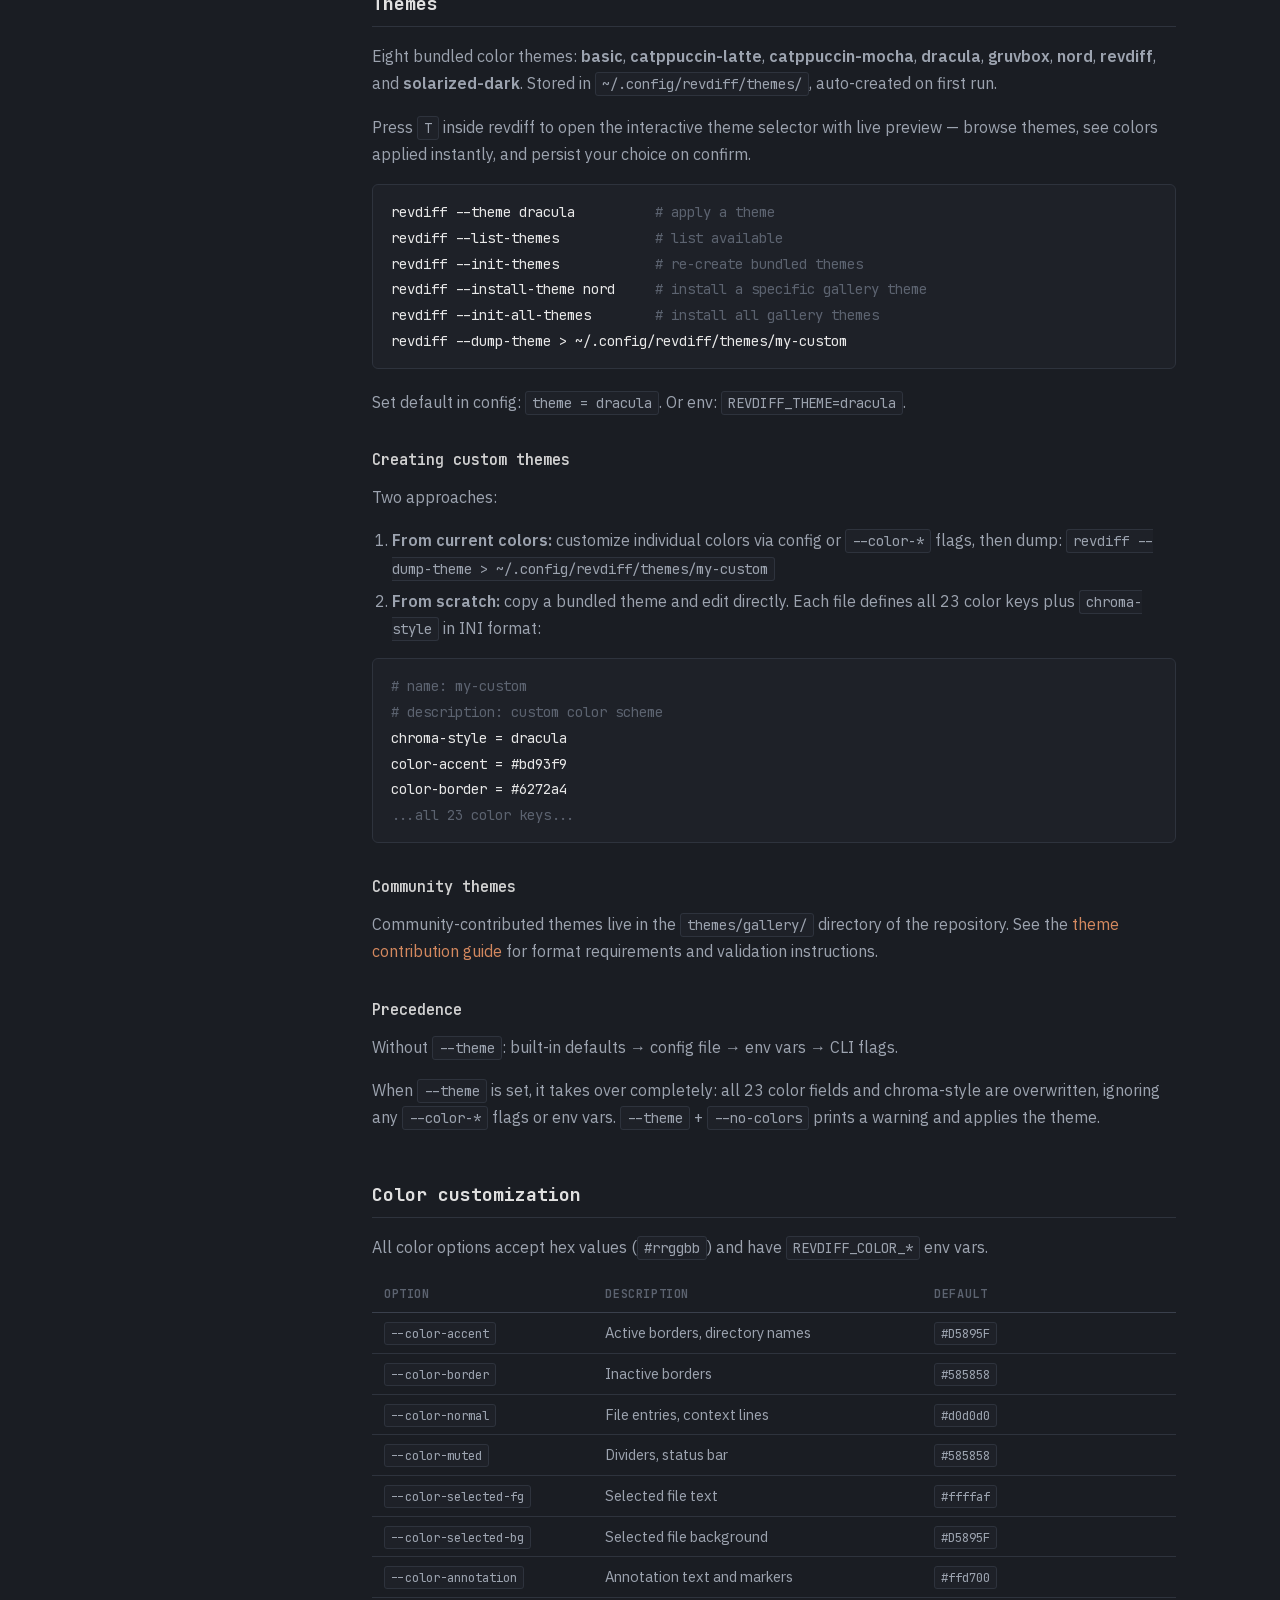
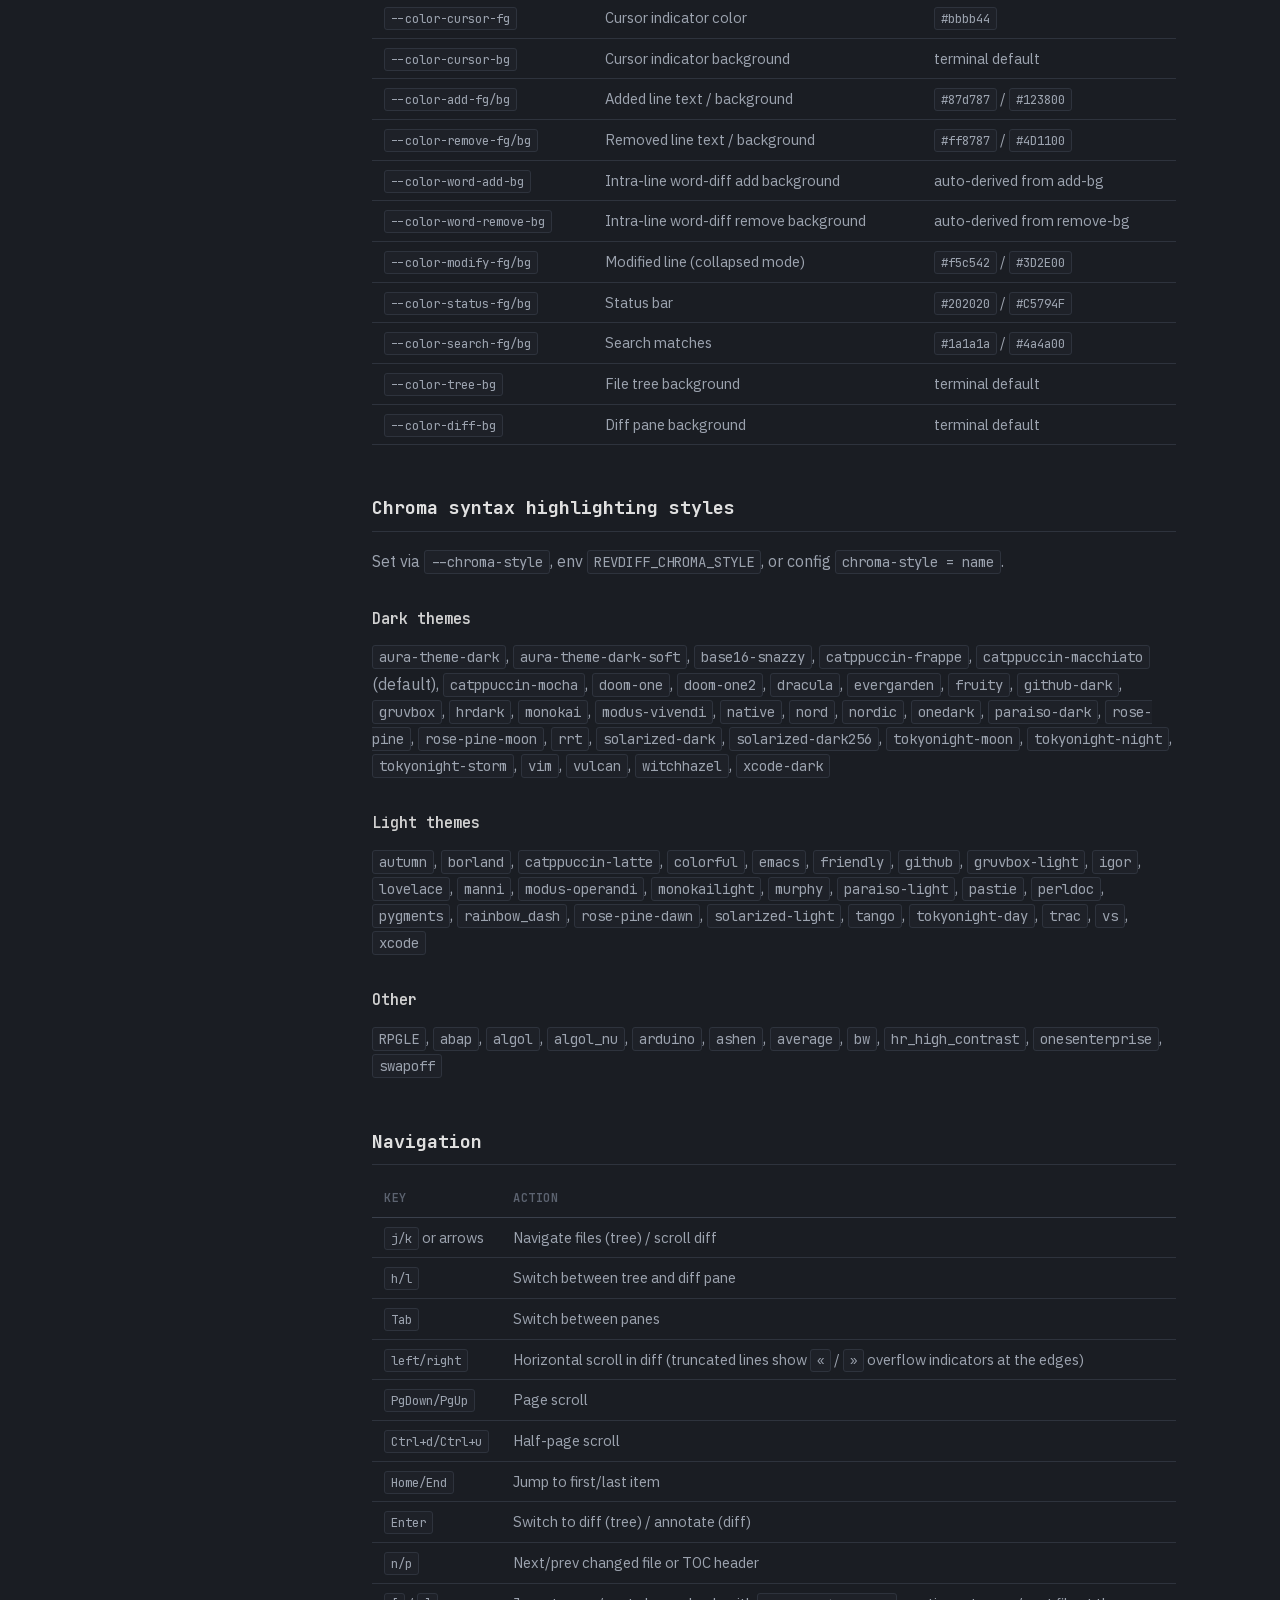
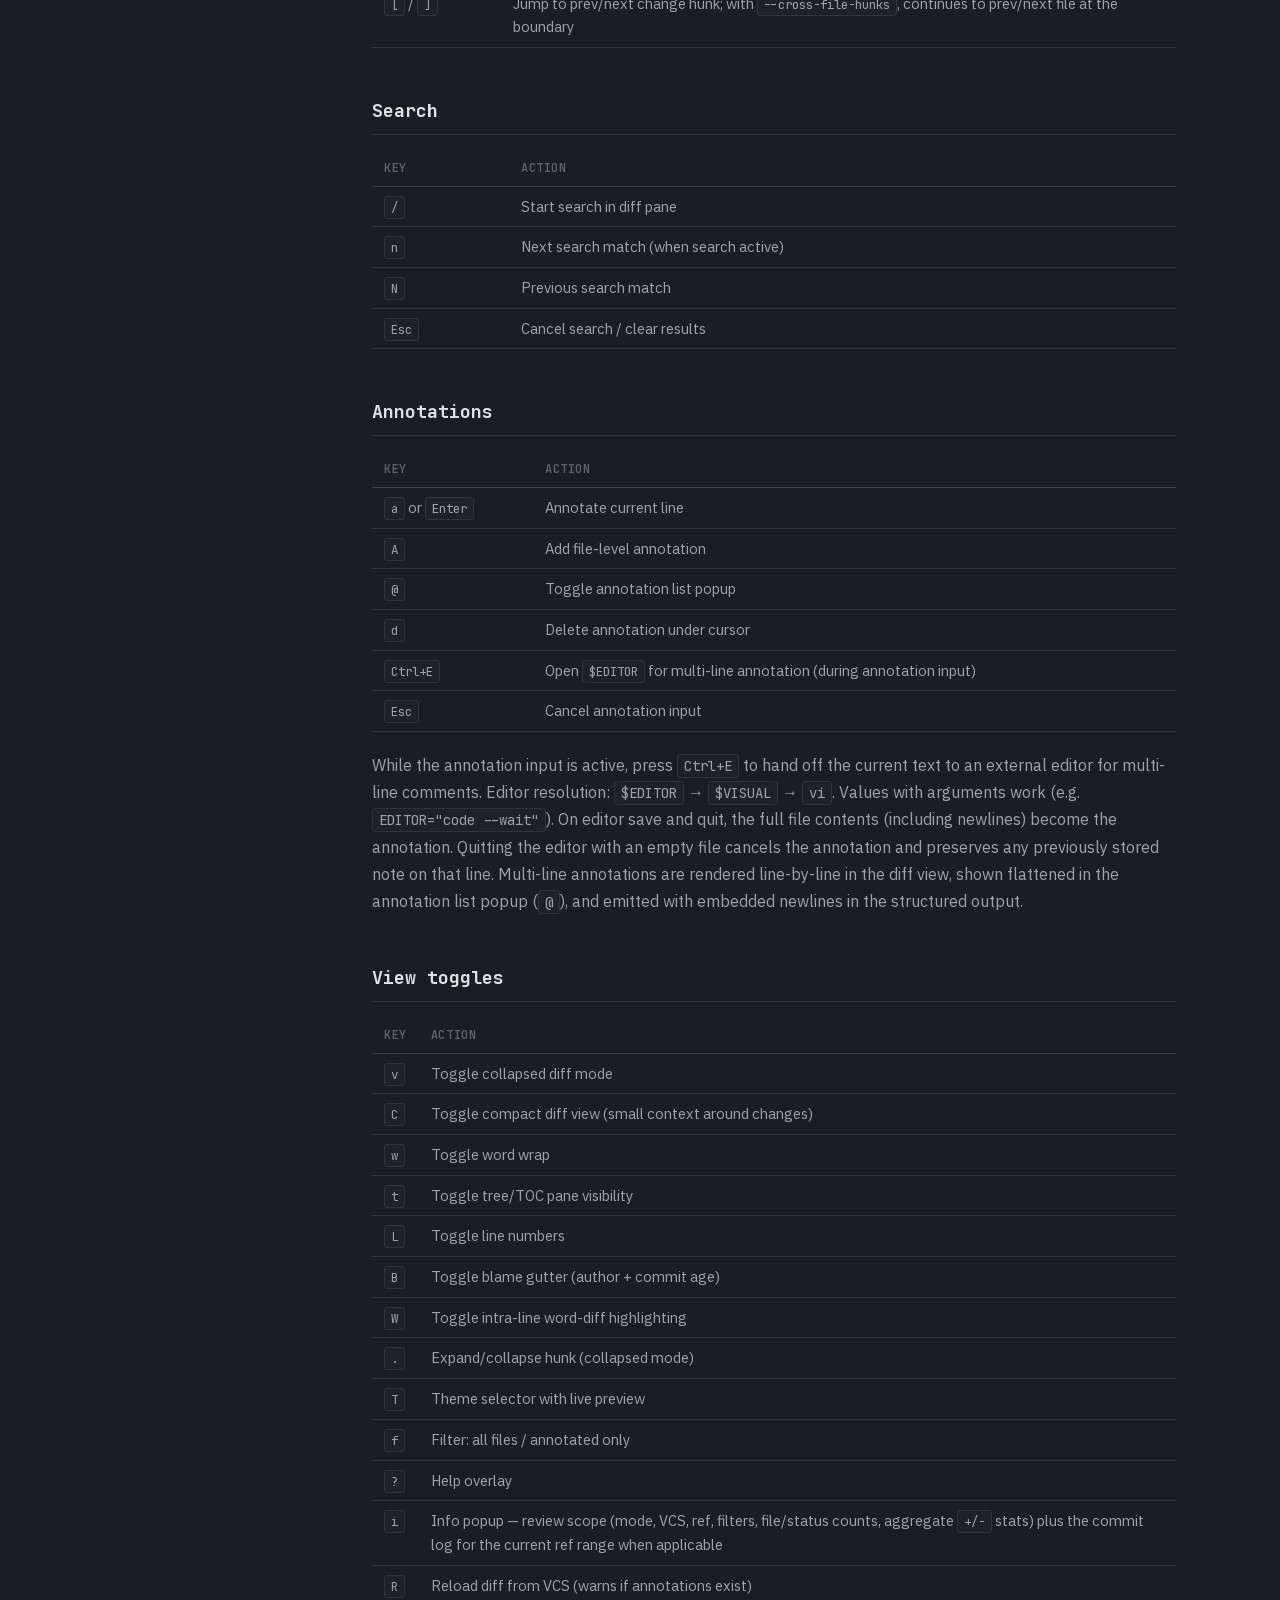
==== commit 25a51a57: "docs: fix marketplace install command in plugin install instructions The marketplace name in .claude" ====
--- a/site/docs.html
+++ b/site/docs.html
@@ -61,6 +61,7 @@
         <a href="#all-files">All-files mode</a>
         <a href="#context-only">Context-only review</a>
         <a href="#scratch-buffer">Scratch-buffer review</a>
+        <a href="#description">Review description</a>
         <a href="#markdown-toc">Markdown TOC</a>
         <a href="#beyond-code-review">Beyond code review</a>
         <a href="#zed-integration">Zed integration</a>
@@ -202,7 +203,13 @@
 printf '# Plan\n\nBody\n' | revdiff --stdin --stdin-name plan.md
 
 <span class="code-comment"># capture annotations from generated output</span>
-some-command | revdiff --stdin --output /tmp/annotations.txt</code></div>
+some-command | revdiff --stdin --output /tmp/annotations.txt
+
+<span class="code-comment"># round-trip: capture, edit externally, reload</span>
+revdiff -o review.md HEAD~1
+$EDITOR review.md
+revdiff --annotations=review.md HEAD~1</code></div>
+        <p><code>--annotations</code> reads the same markdown format that <code>-o</code> writes (see <a href="#output-format">Output format</a>), so any file revdiff produces can be loaded back. You can also hand-author or generate that file from any other source &mdash; each record is <code>## path/to/file.go:LINE (+)</code> followed by the comment body &mdash; then step through the comments inline against the actual diff, edit or delete them in the TUI, and quit with <code>q</code> to write the final set to stdout (or to <code>-o</code>).</p>
 
         <h2 id="all-files">All-files mode</h2>
         <p>Use <code>--all-files</code> (or <code>-A</code>) to browse all tracked files, not just files with changes. This turns revdiff into a general-purpose code annotation tool. All files are shown in context-only mode with full annotation and syntax highlighting support.</p>
@@ -222,11 +229,22 @@
 
         <h2 id="scratch-buffer">Scratch-buffer review</h2>
         <p>Use <code>--stdin</code> to review arbitrary piped or redirected text as a single synthetic file. All lines are treated as context, so the normal single-file review flow still works: annotations, file-level notes, search, wrap, collapsed mode, and structured output.</p>
-        <p><code>--stdin</code> is explicit, requires piped or redirected input, and is mutually exclusive with refs, <code>--staged</code>, <code>--only</code>, <code>--all-files</code>, <code>--include</code>, and <code>--exclude</code>.</p>
+        <p><code>--stdin</code> is explicit, requires piped or redirected input, and is mutually exclusive with refs, <code>--staged</code>, <code>--only</code>, <code>--all-files</code>, <code>--include</code>, <code>--exclude</code>, and <code>--annotations</code>.</p>
         <p>Use <code>--stdin-name</code> to control the synthetic filename for annotation output and extension-based highlighting or markdown TOC activation.</p>
         <div class="code-block"><code>echo "plain text" | revdiff --stdin
 printf '# Plan\n\nBody\n' | revdiff --stdin --stdin-name plan.md
 git show HEAD~1:README.md | revdiff --stdin --stdin-name README.md</code></div>
+
+        <h2 id="description">Review description</h2>
+        <p>Use <code>--description</code> (or <code>--description-file=path.md</code>) to attach prose context to a review. The text is rendered at the top of the info popup (<code>i</code> key) using the same markdown-highlighting path as <code>.md</code> files in the diff view. Useful when an agent or a script launches revdiff on your behalf and you come back to it later — the popup tells you what the change is and why.</p>
+        <div class="code-block"><code>revdiff HEAD~3 --description="# Refactor auth middleware
+
+Drop session-token storage to meet new compliance requirements.
+See ticket SEC-441 for context."
+
+# longer descriptions: keep the markdown in a file
+revdiff HEAD~3 --description-file=.review-description.md</code></div>
+        <p><code>--description</code> and <code>--description-file</code> are mutually exclusive. The description section is hidden when neither is set, so the flag is purely additive.</p>
 
         <h2 id="markdown-toc">Markdown TOC navigation</h2>
         <p>When reviewing a single markdown file in context-only mode, a table-of-contents pane appears on the left listing all markdown headers. This works for <code>--only</code> files and for <code>--stdin</code> when <code>--stdin-name</code> ends with <code>.md</code> or <code>.markdown</code>. Use <code>Tab</code> to switch focus, <code>j</code>/<code>k</code> to navigate, <code>Enter</code> to jump. The TOC highlights the current section as you scroll. Headers inside fenced code blocks are excluded.</p>
@@ -357,10 +375,13 @@
                 <tr><td><code>-A, --all-files</code></td><td>Browse all tracked files (git and jj only)</td><td><code>false</code></td></tr>
                 <tr><td><code>--stdin</code></td><td>Review stdin as a scratch buffer</td><td><code>false</code></td></tr>
                 <tr><td><code>--stdin-name</code></td><td>Synthetic file name for stdin content</td><td><code>scratch-buffer</code></td></tr>
+                <tr><td><code>--description</code></td><td>Prose context shown in the info popup (markdown)</td><td></td></tr>
+                <tr><td><code>--description-file</code></td><td>Read the info-popup description from this file (markdown)</td><td></td></tr>
                 <tr><td><code>-I, --include</code></td><td>Include only files matching prefix (repeatable)</td><td></td></tr>
                 <tr><td><code>-X, --exclude</code></td><td>Exclude files by prefix (repeatable)</td><td></td></tr>
                 <tr><td><code>-F, --only</code></td><td>Show only matching files</td><td></td></tr>
                 <tr><td><code>-o, --output</code></td><td>Write annotations to file</td><td></td></tr>
+                <tr><td><code>--annotations</code></td><td>Preload annotations from a markdown file in <code>-o</code> format</td><td></td></tr>
                 <tr><td><code>--history-dir</code></td><td>Directory for review history auto-saves</td><td><code>~/.config/revdiff/history/</code></td></tr>
                 <tr><td><code>--keys</code></td><td>Path to keybindings file</td><td><code>~/.config/revdiff/keybindings</code></td></tr>
                 <tr><td><code>--dump-keys</code></td><td>Print effective keybindings and exit</td><td></td></tr>
@@ -491,7 +512,7 @@
                 <tr><td><code>T</code></td><td>Theme selector with live preview</td></tr>
                 <tr><td><code>f</code></td><td>Filter: all files / annotated only</td></tr>
                 <tr><td><code>?</code></td><td>Help overlay</td></tr>
-                <tr><td><code>i</code></td><td>Commit info popup (subject + body of commits in the current ref range; git/hg/jj only)</td></tr>
+                <tr><td><code>i</code></td><td>Info popup &mdash; review scope (mode, VCS, ref, filters, file/status counts, aggregate <code>+/-</code> stats) plus the commit log for the current ref range when applicable</td></tr>
                 <tr><td><code>R</code></td><td>Reload diff from VCS (warns if annotations exist)</td></tr>
                 <tr><td><code>q</code></td><td>Quit, output annotations</td></tr>
                 <tr><td><code>Q</code></td><td>Discard annotations and quit</td></tr>
@@ -526,7 +547,7 @@
             <li><strong>Left-click in the tree</strong> &mdash; focuses the tree and selects/loads the clicked entry (same as pressing <code>j</code>/<code>k</code> to land there). Clicking a directory row moves the cursor but does not load a file.</li>
             <li><strong>Left-click in the diff</strong> &mdash; focuses the diff and moves the cursor to the clicked line. Enables a &ldquo;click, then <code>a</code>&rdquo; annotation flow.</li>
             <li><strong>Left-click in the TOC pane</strong> (single-file markdown) &mdash; focuses the TOC and selects the clicked header.</li>
-            <li><strong>Scroll wheel in overlay popups</strong> (commit info, annotations, themes) &mdash; scrolls the popup content or moves its cursor. Shift+wheel uses a half-page step. In the theme selector, wheel previews each theme live. Help overlay has no scrollable or selectable content so mouse events are ignored.</li>
+            <li><strong>Scroll wheel in overlay popups</strong> (info, annotations, themes) &mdash; scrolls the popup content or moves its cursor. Shift+wheel uses a half-page step. In the theme selector, wheel previews each theme live. Help overlay has no scrollable or selectable content so mouse events are ignored.</li>
             <li><strong>Left-click in the annotation popup</strong> &mdash; jumps to the clicked annotation (same as pressing <code>Enter</code>).</li>
             <li><strong>Left-click in the theme popup</strong> &mdash; confirms the clicked theme (same as pressing <code>Enter</code>). Clicks on the filter row or blank separator are ignored.</li>
         </ul>
@@ -561,7 +582,7 @@
         <p><strong>Pane:</strong> <code>toggle_pane</code>, <code>focus_tree</code>, <code>focus_diff</code></p>
         <p><strong>Search:</strong> <code>search</code></p>
         <p><strong>Annotations:</strong> <code>confirm</code>, <code>annotate_file</code>, <code>delete_annotation</code>, <code>annot_list</code></p>
-        <p><strong>View:</strong> <code>toggle_collapsed</code>, <code>toggle_compact</code>, <code>toggle_wrap</code>, <code>toggle_tree</code>, <code>toggle_line_numbers</code>, <code>toggle_blame</code>, <code>toggle_word_diff</code>, <code>toggle_hunk</code>, <code>toggle_untracked</code>, <code>mark_reviewed</code>, <code>theme_select</code>, <code>filter</code>, <code>commit_info</code>, <code>reload</code></p>
+        <p><strong>View:</strong> <code>toggle_collapsed</code>, <code>toggle_compact</code>, <code>toggle_wrap</code>, <code>toggle_tree</code>, <code>toggle_line_numbers</code>, <code>toggle_blame</code>, <code>toggle_word_diff</code>, <code>toggle_hunk</code>, <code>toggle_untracked</code>, <code>mark_reviewed</code>, <code>theme_select</code>, <code>filter</code>, <code>info</code>, <code>reload</code></p>
         <p><strong>Quit:</strong> <code>quit</code>, <code>discard_quit</code>, <code>help</code>, <code>dismiss</code></p>
 
         <h2 id="vim-motion">Vim-motion preset</h2>
@@ -588,7 +609,7 @@
         <p>revdiff ships with a Claude Code plugin for interactive code review directly from a Claude session. The plugin launches revdiff as a terminal overlay, captures annotations, and feeds them back to Claude for processing.</p>
         <div class="code-block"><code><span class="code-comment"># add marketplace and install</span>
 /plugin marketplace add umputun/revdiff
-/plugin install revdiff@umputun-revdiff</code></div>
+/plugin install revdiff@revdiff</code></div>
 
         <h2 id="plugin-terminals">Terminal support</h2>
         <p>The plugin requires one of the following terminals since Claude Code itself cannot display interactive TUI applications. The overlay runs revdiff in a separate terminal layer on top of the current session.</p>
@@ -642,7 +663,7 @@
 
         <h2 id="plugin-planning">Plan review plugin</h2>
         <p>A separate <code>revdiff-planning</code> plugin automatically opens revdiff when Claude exits plan mode, letting you annotate the plan before approving it. If you add annotations, Claude revises the plan and asks again, looping until you're satisfied.</p>
-        <div class="code-block"><code>/plugin install revdiff-planning@umputun-revdiff</code></div>
+        <div class="code-block"><code>/plugin install revdiff-planning@revdiff</code></div>
         <p>This plugin is independent from the main <code>revdiff</code> plugin and does not conflict with other planning plugins.</p>
 
         <h2 id="plugin-overrides">Custom launchers</h2>
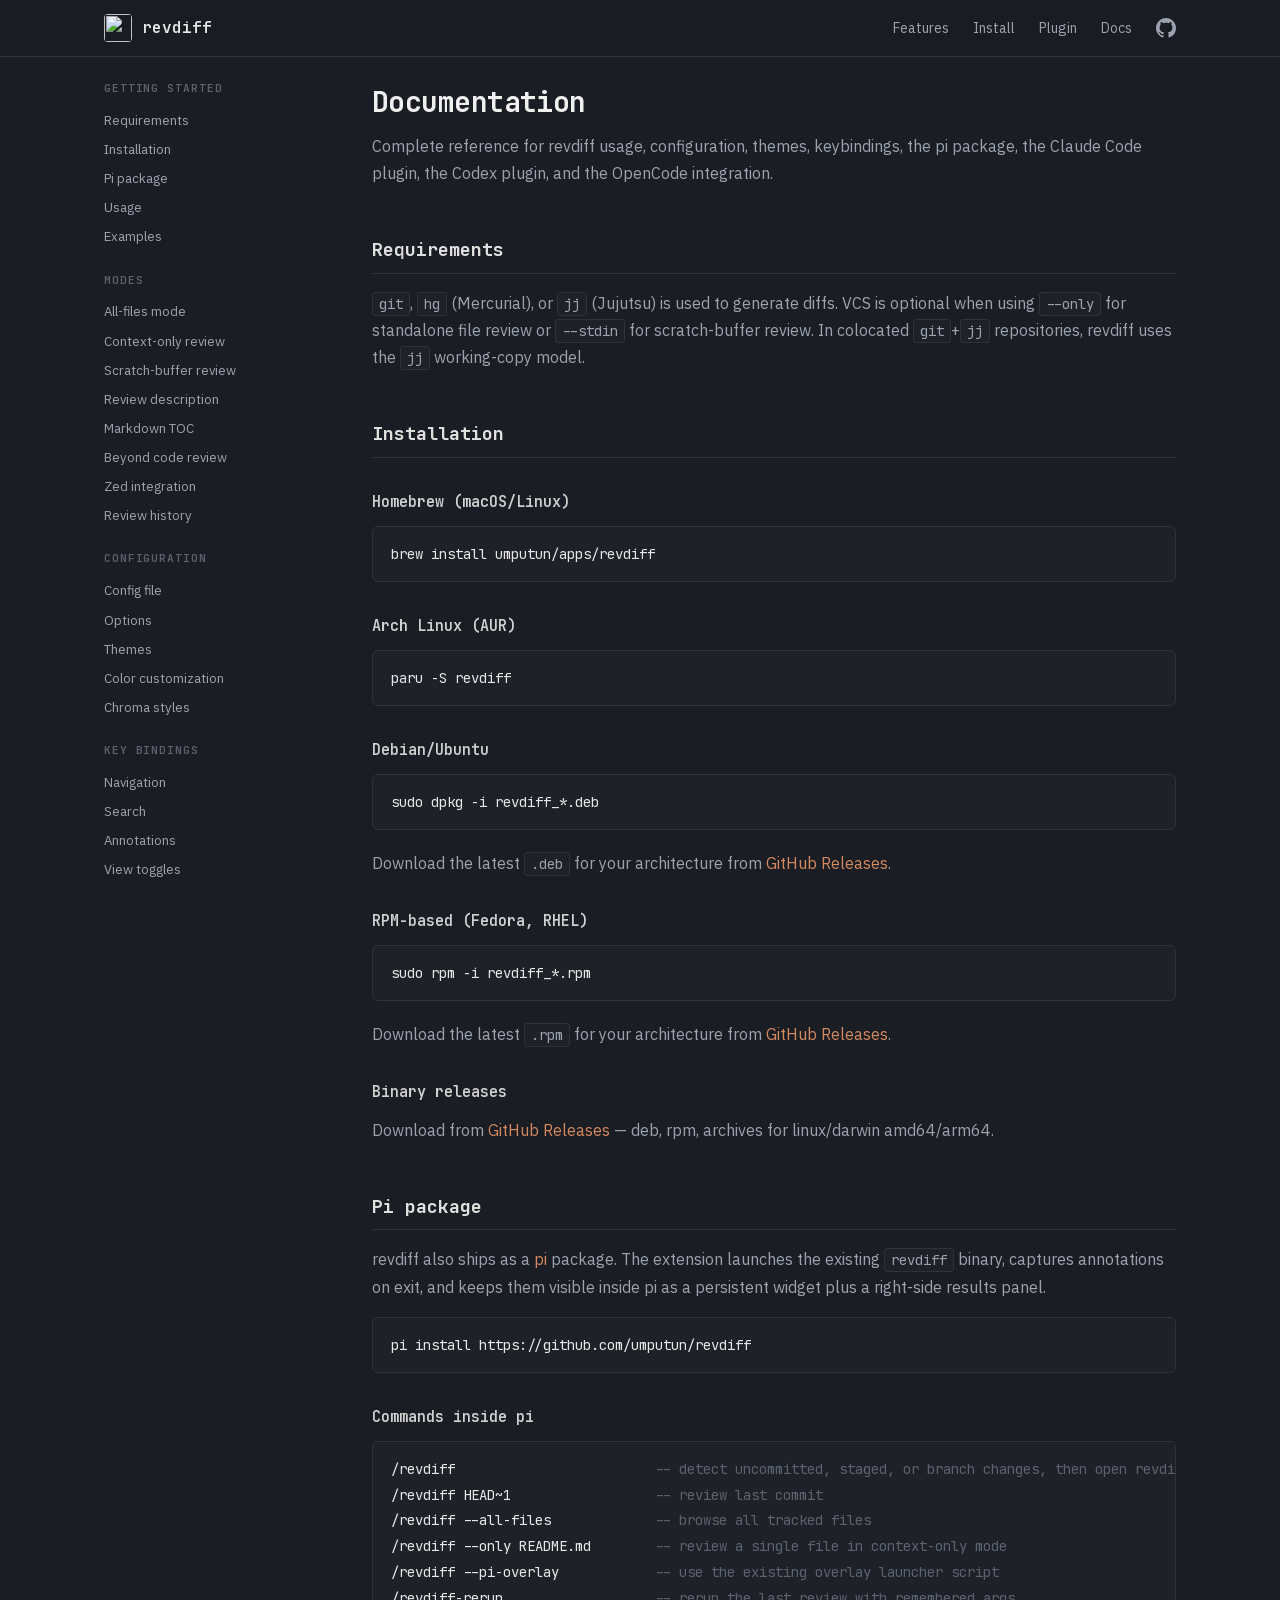
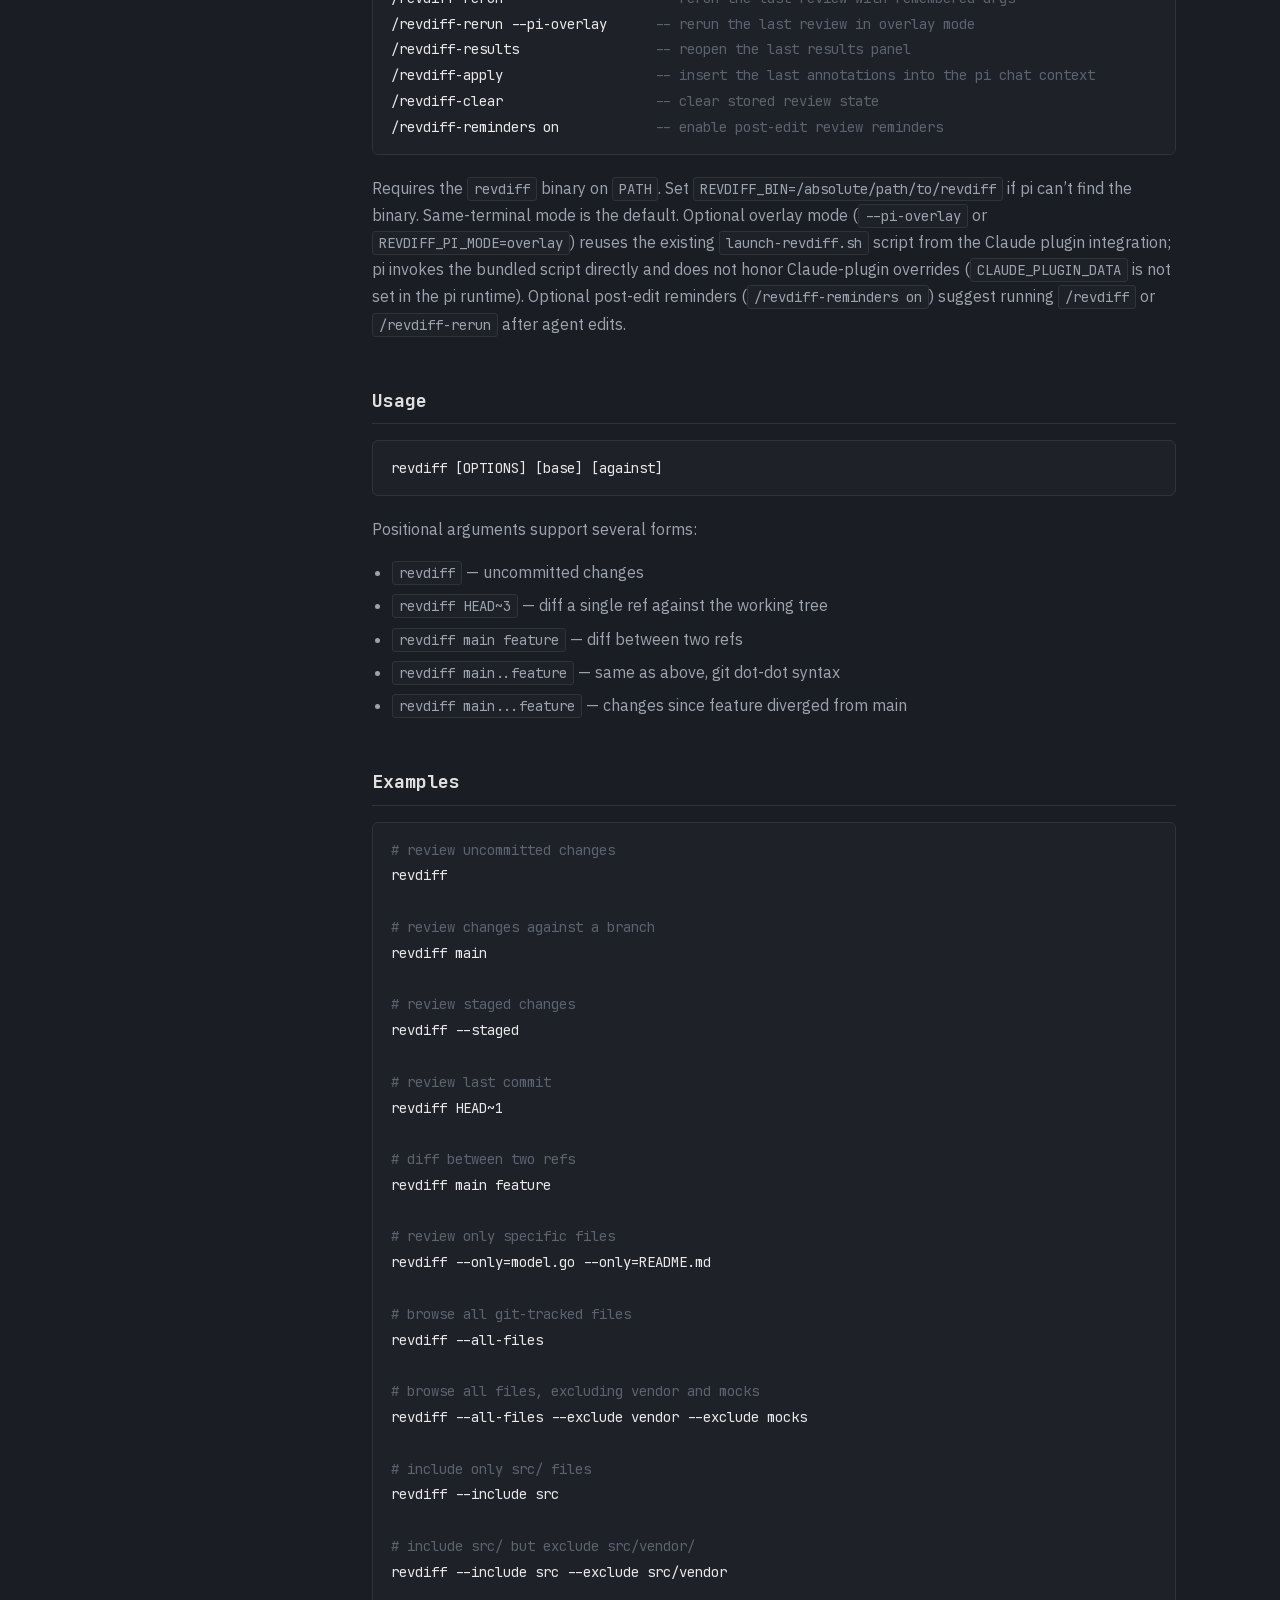
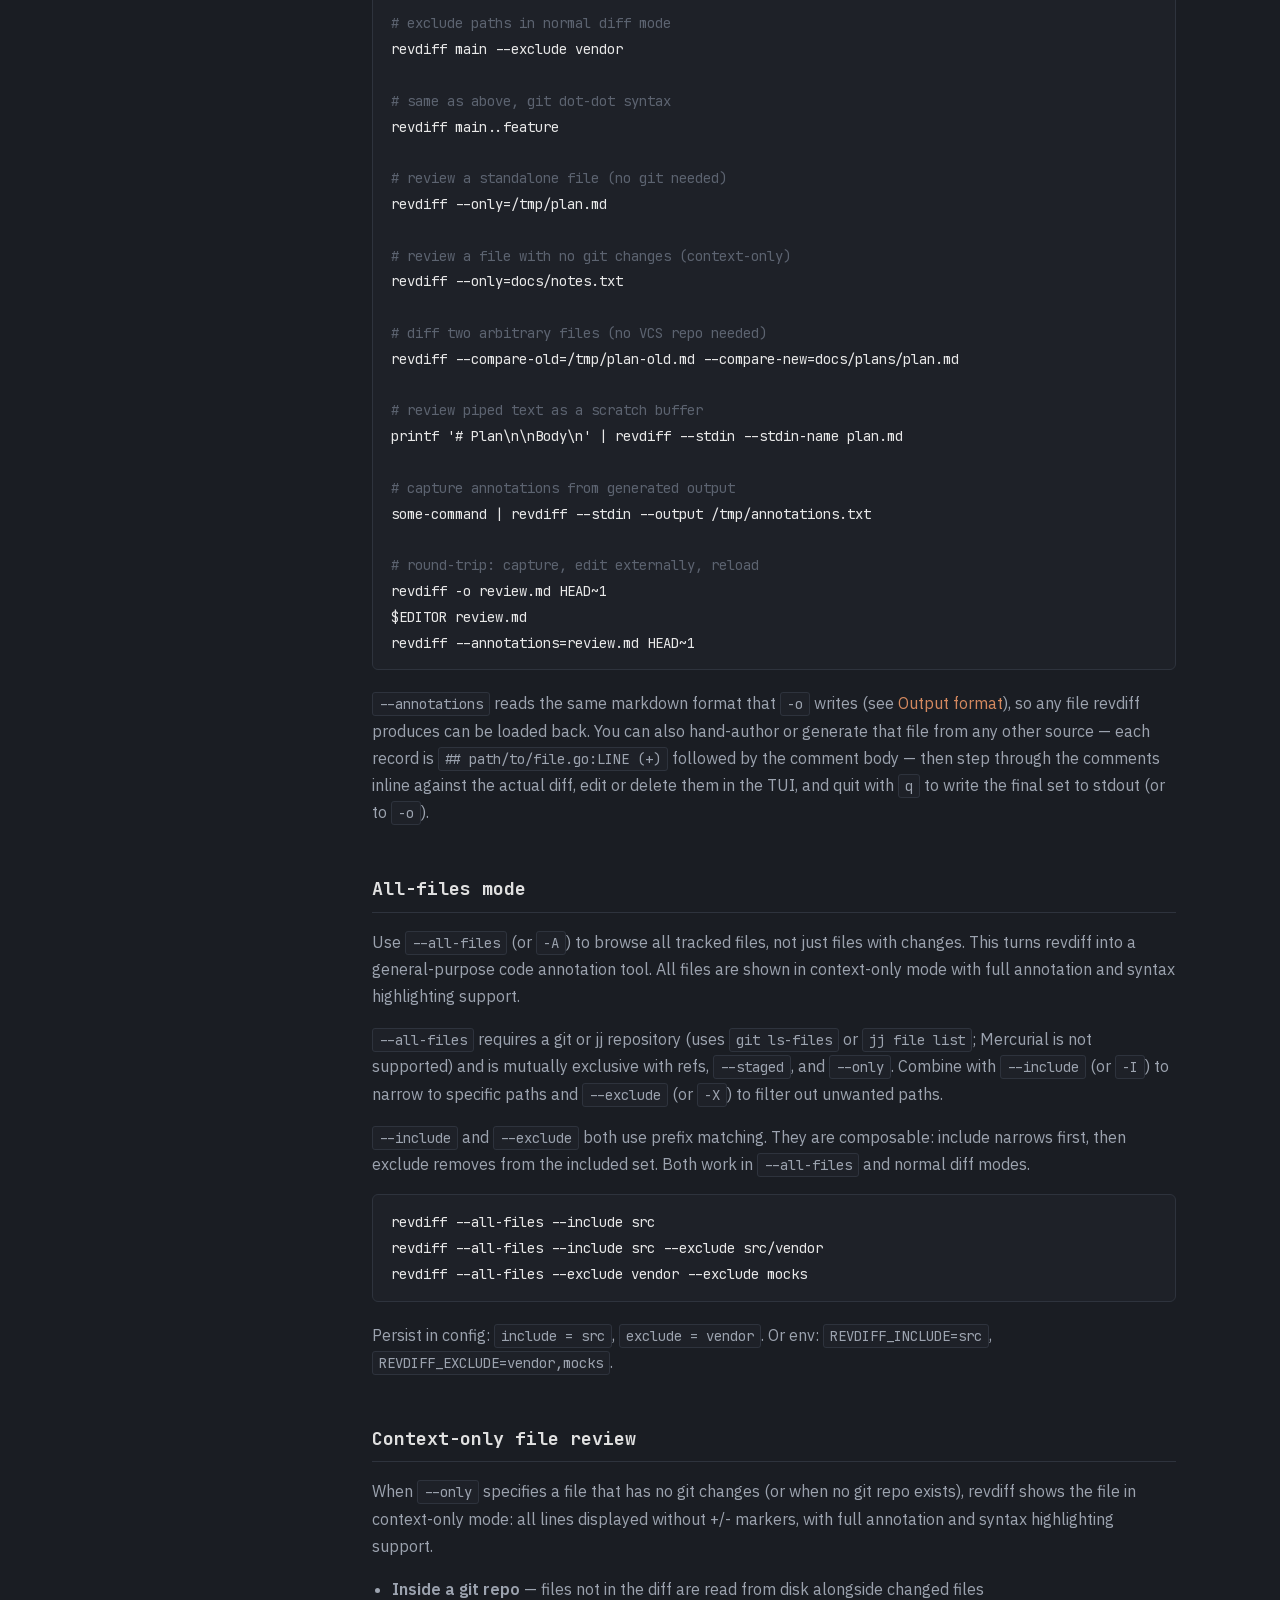
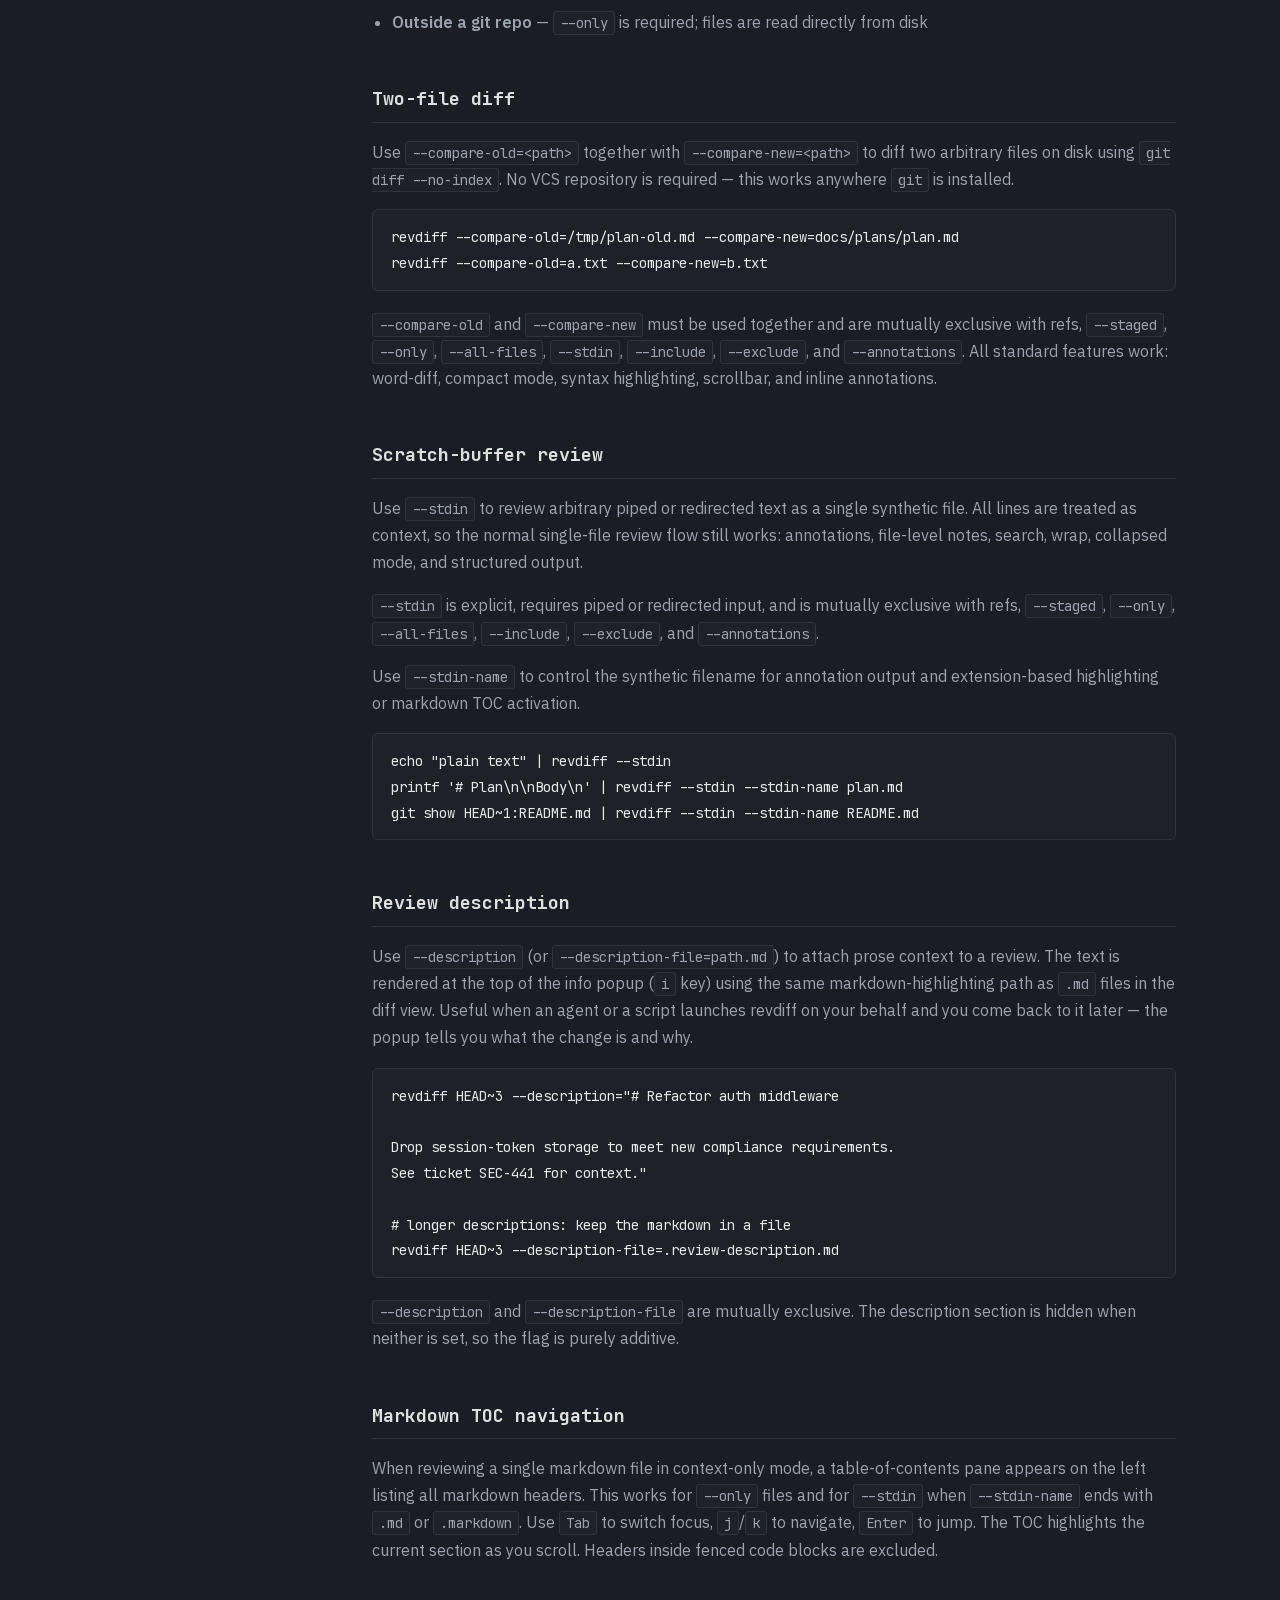
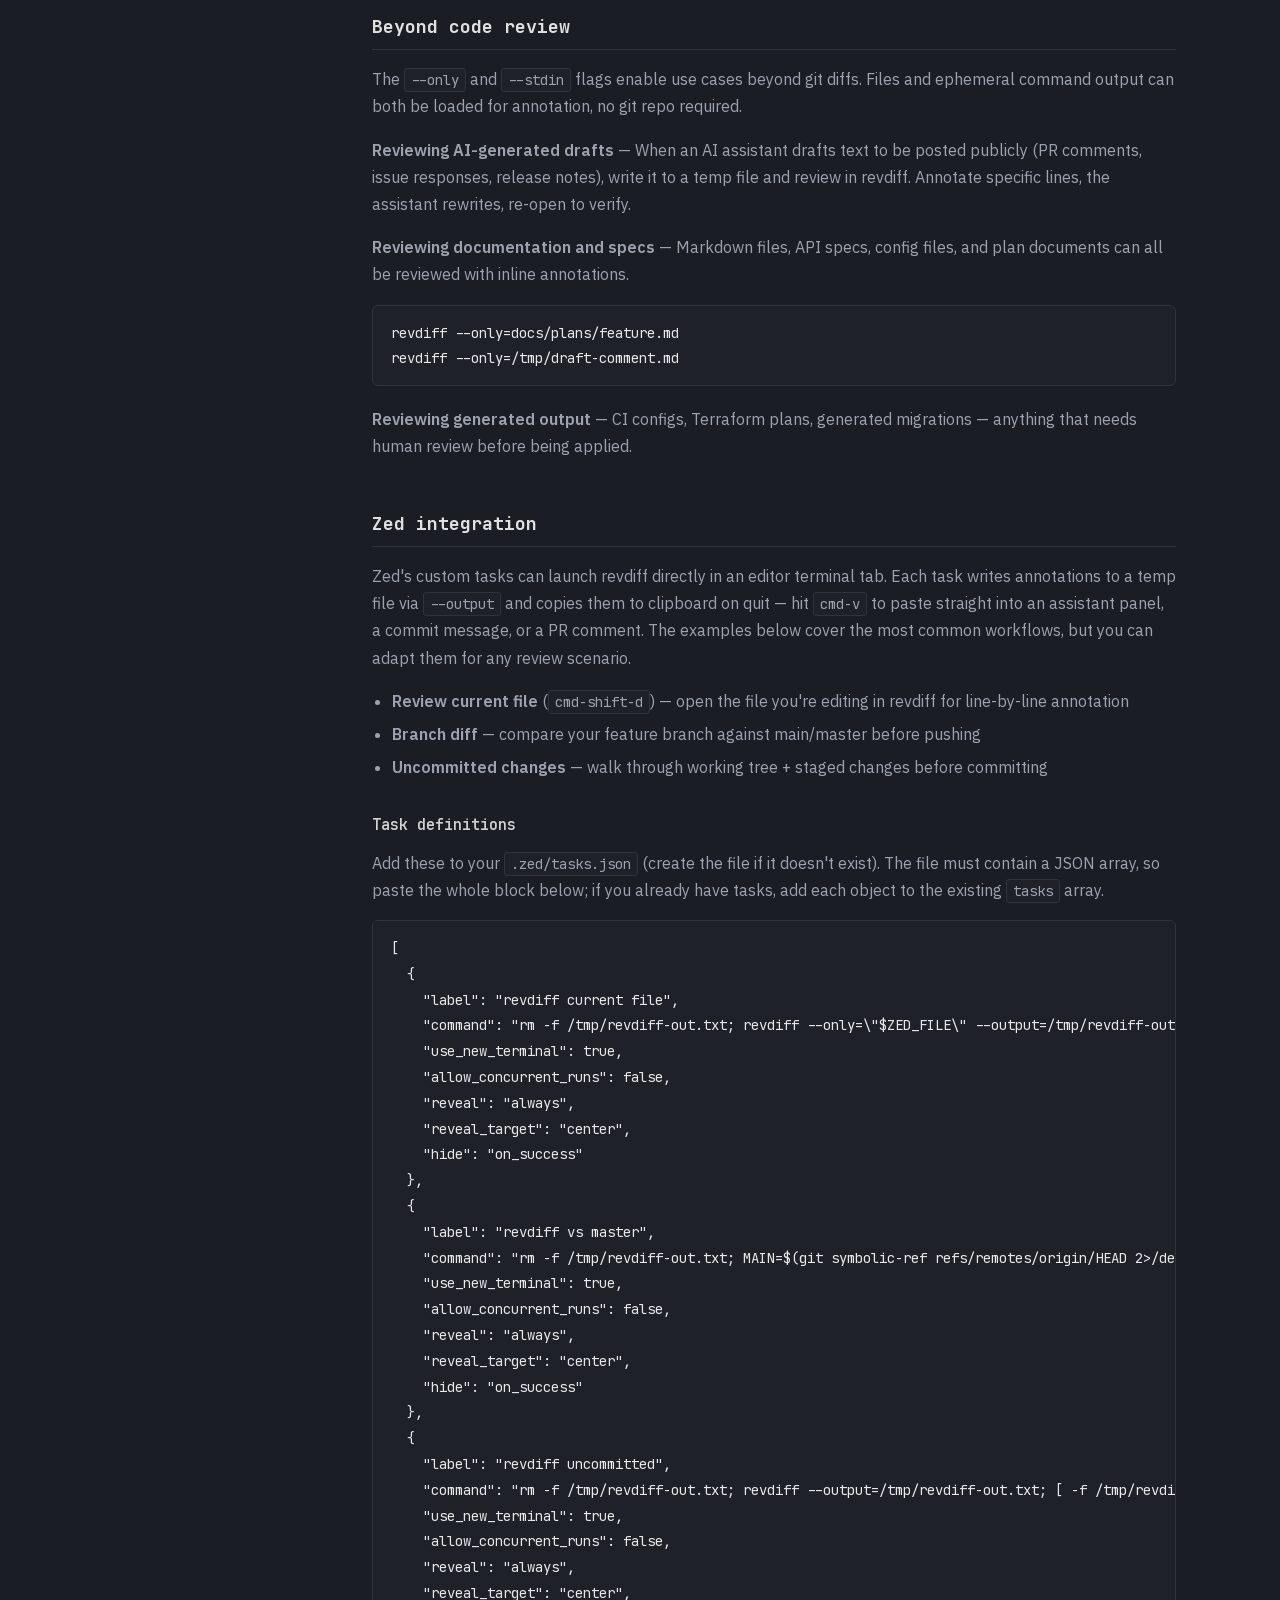
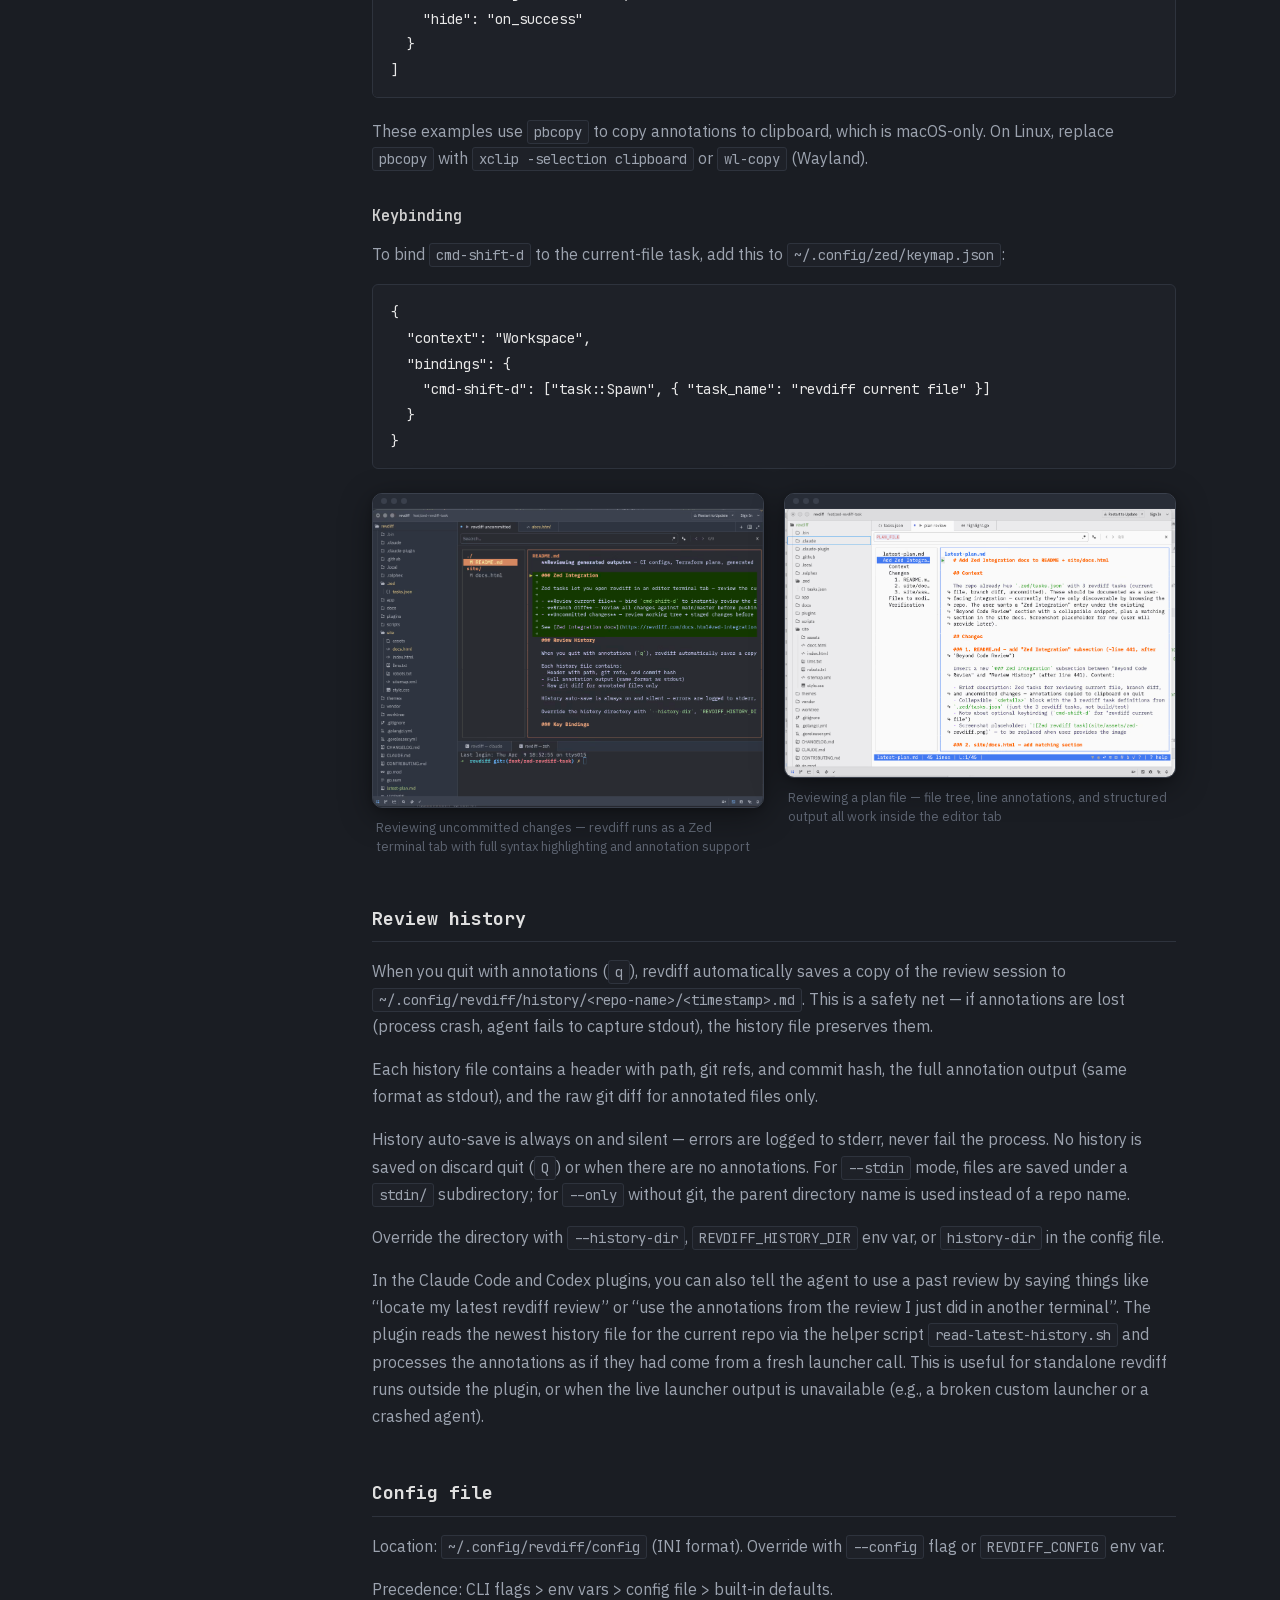
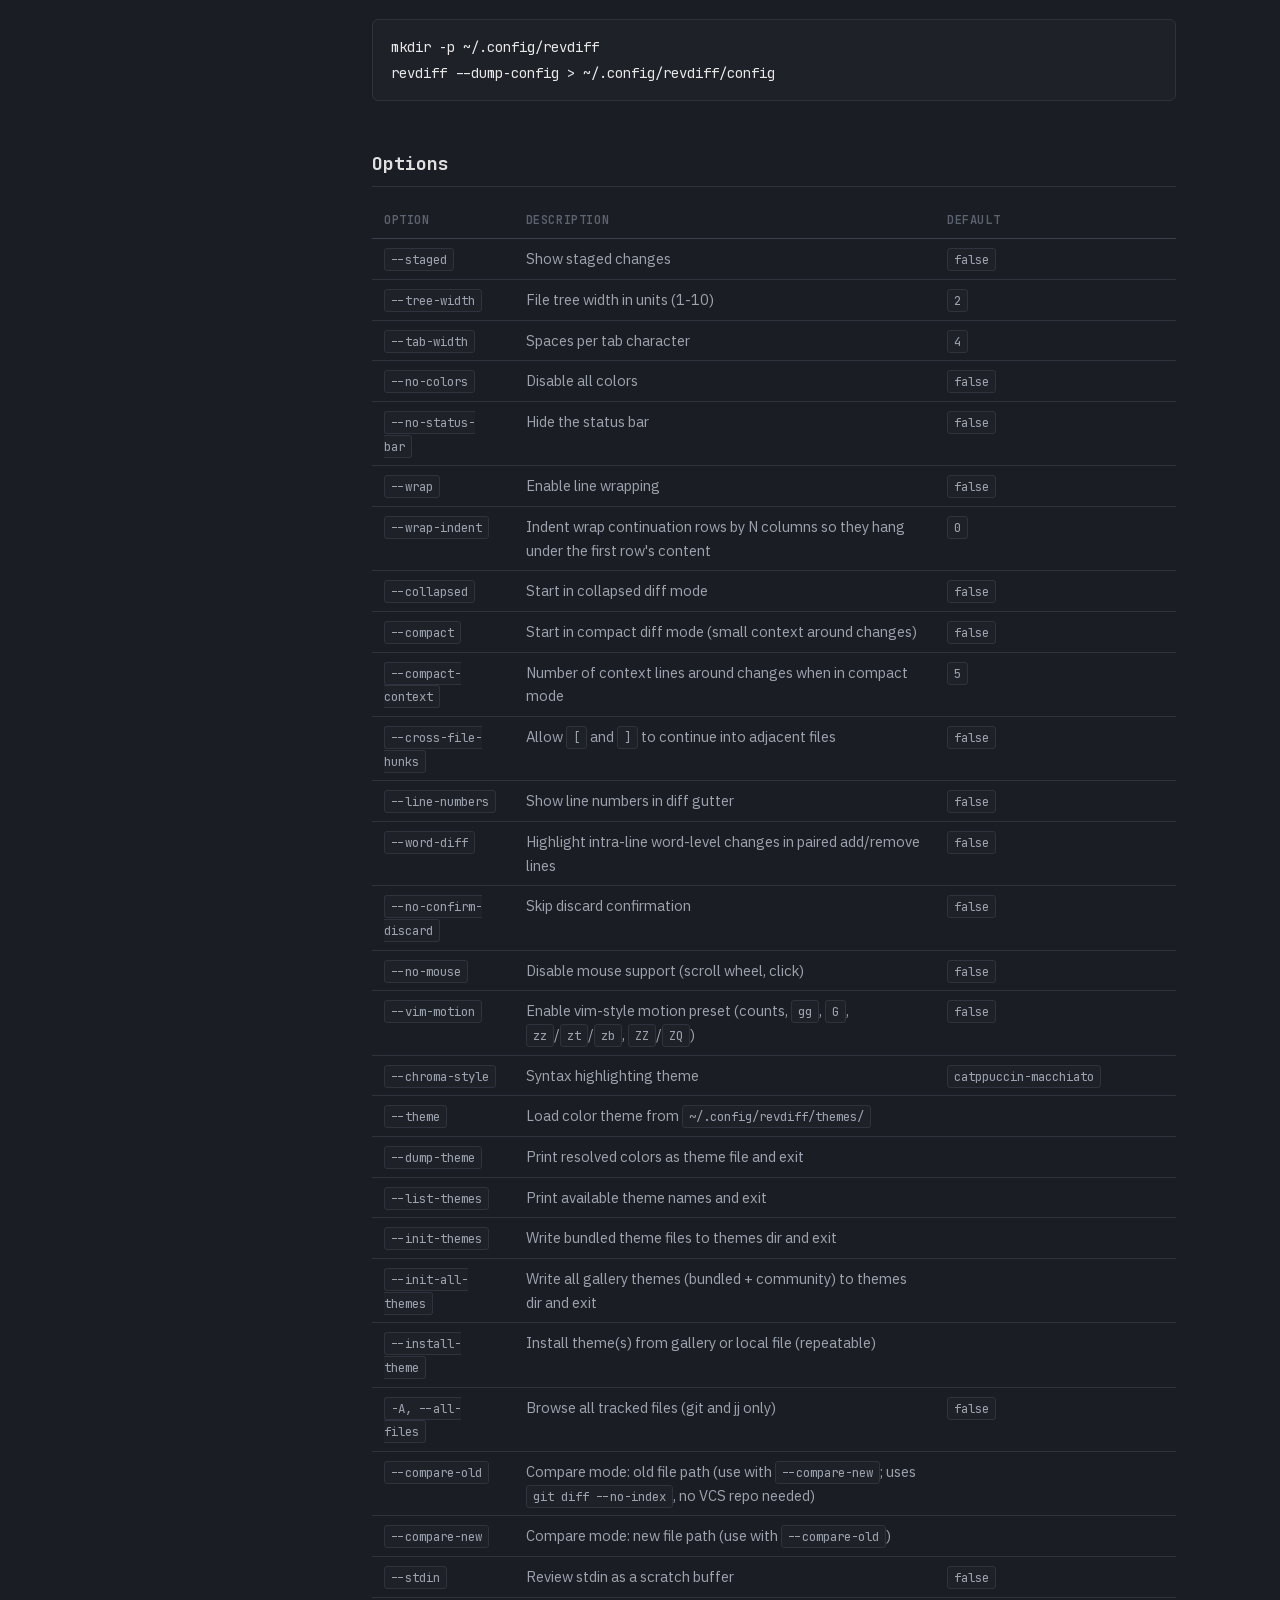
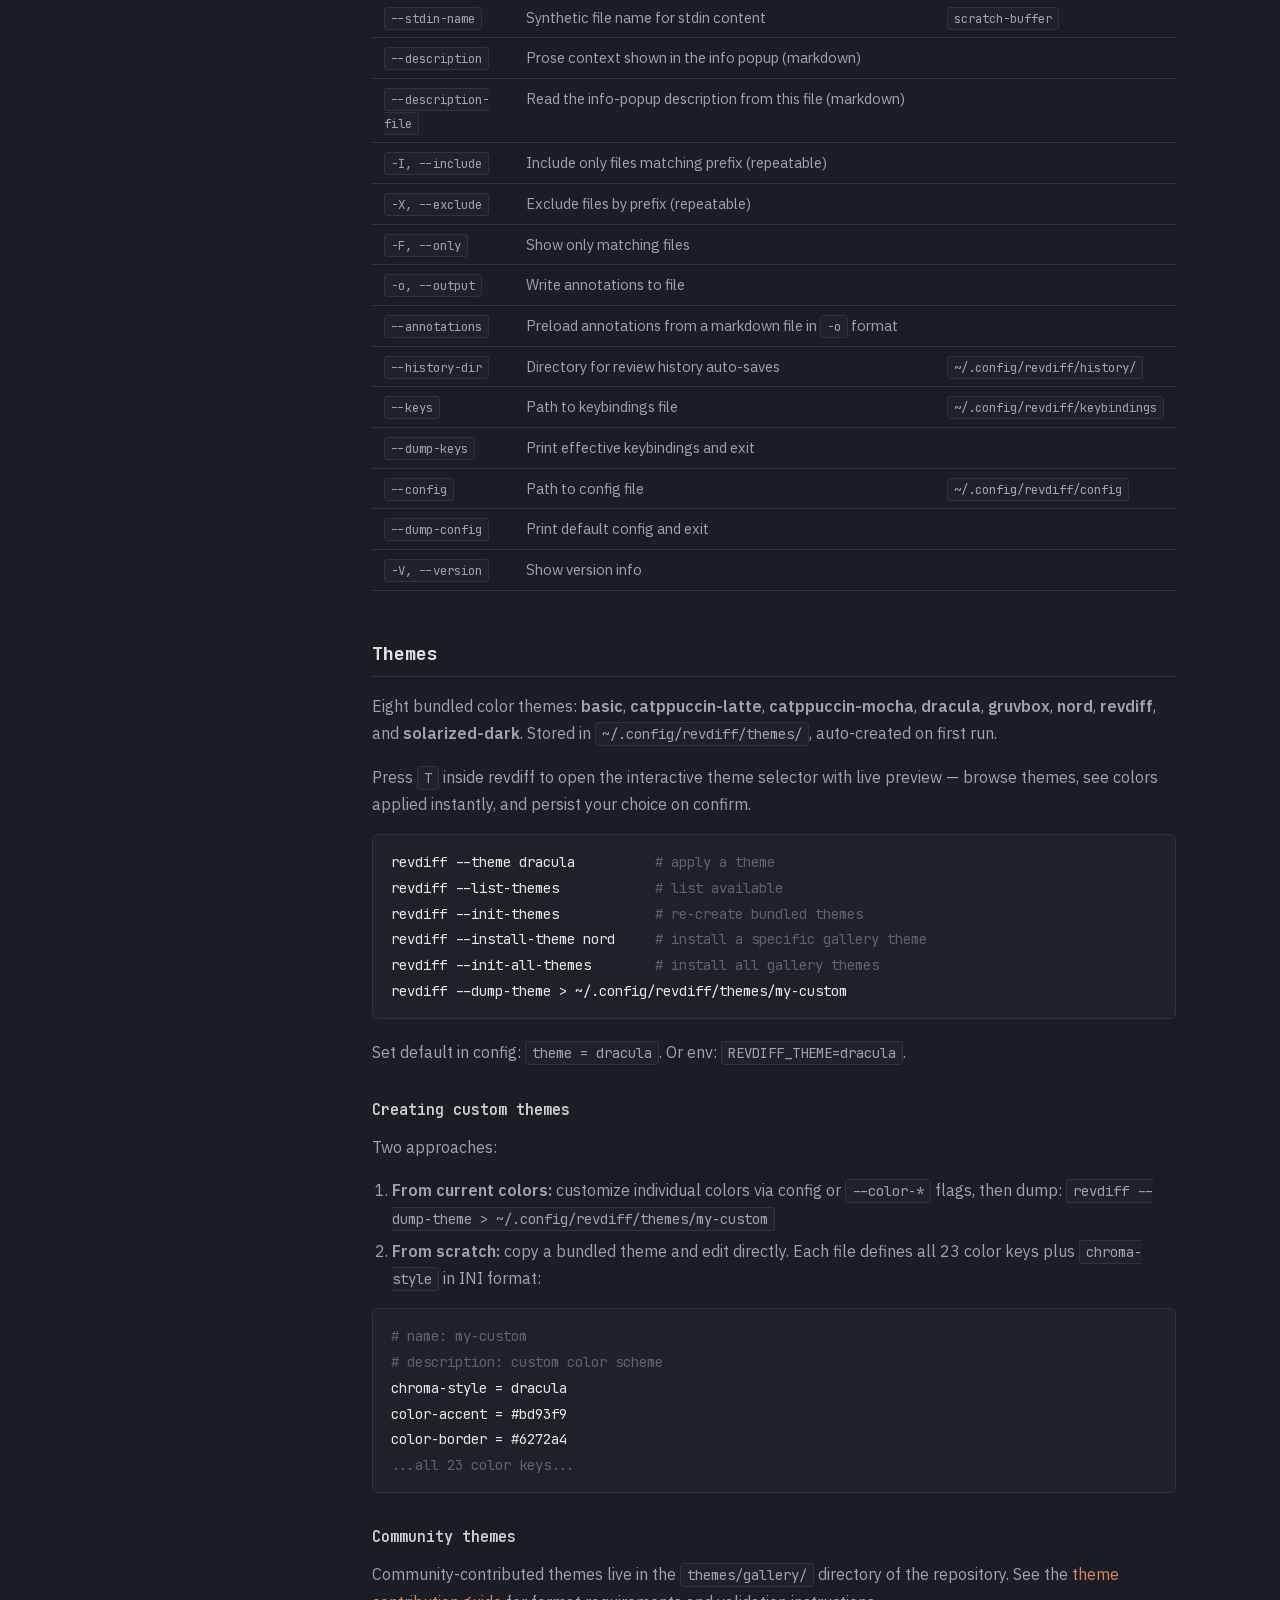
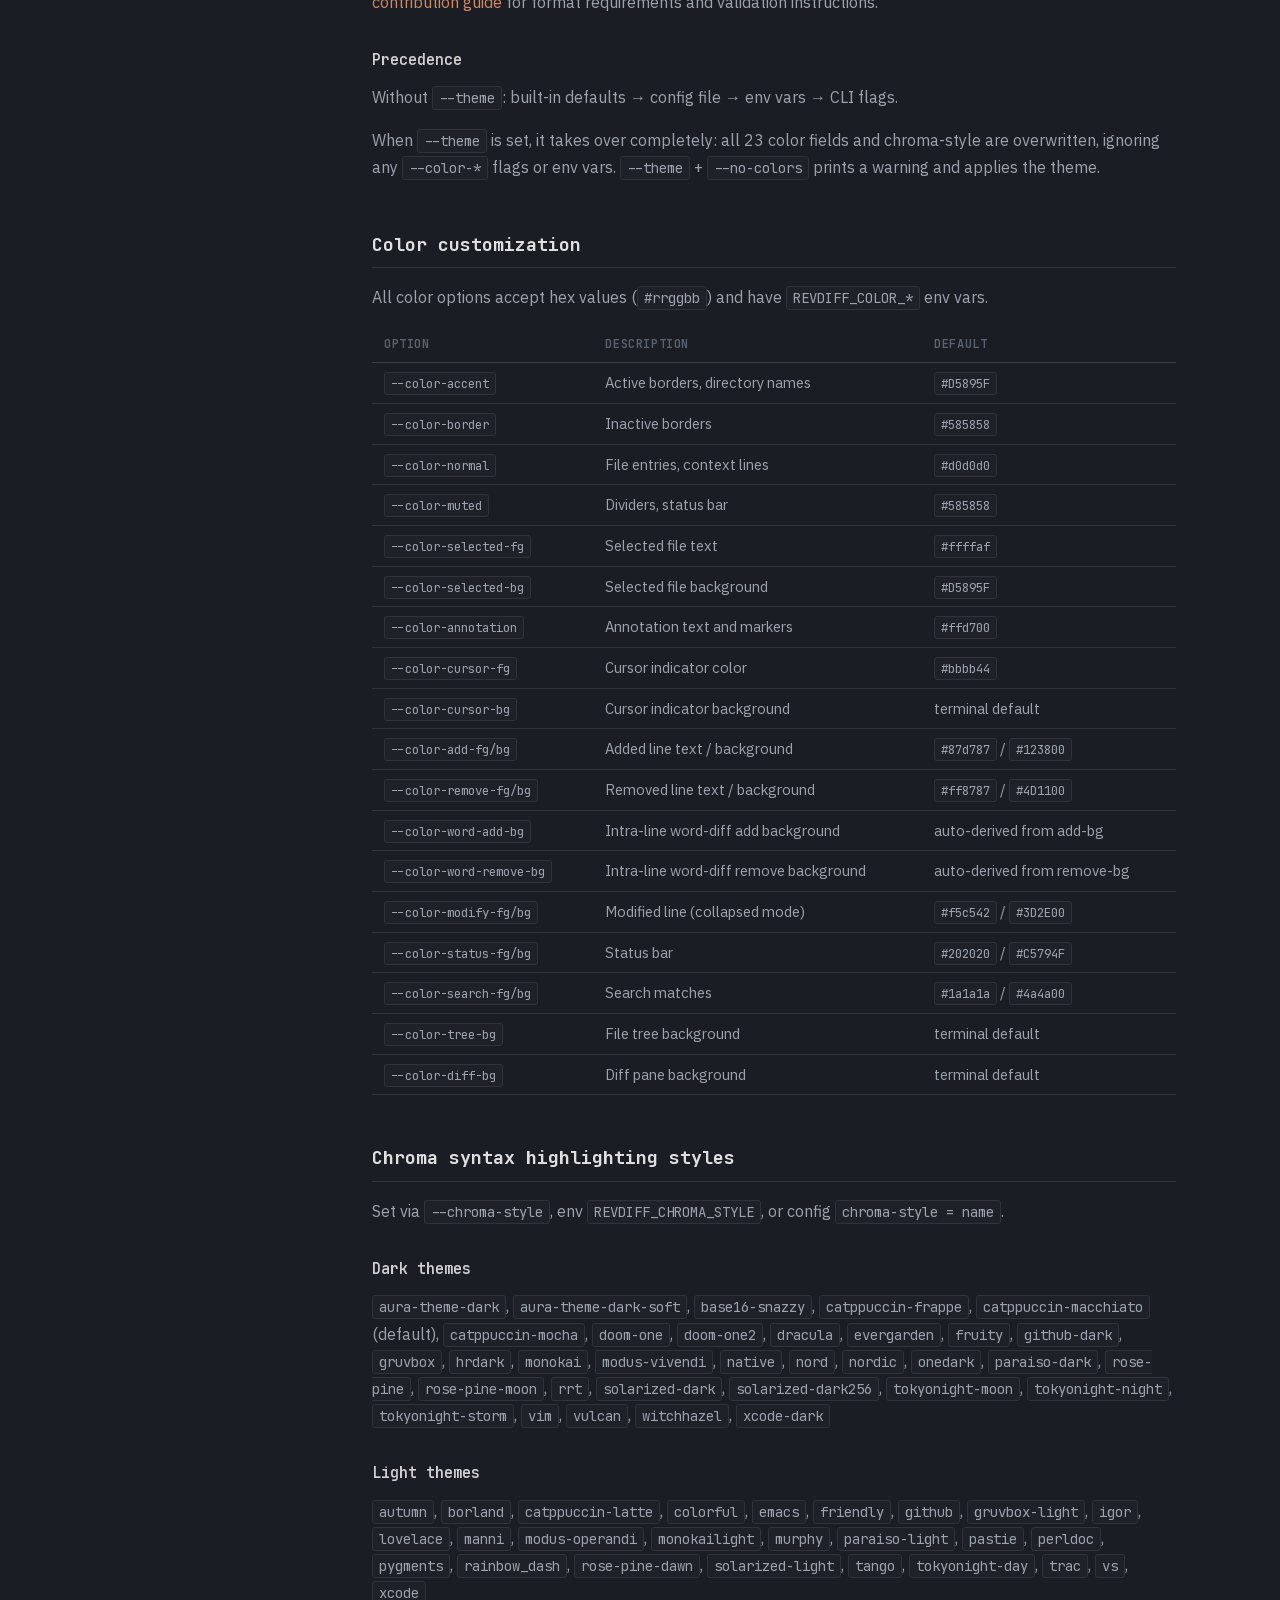
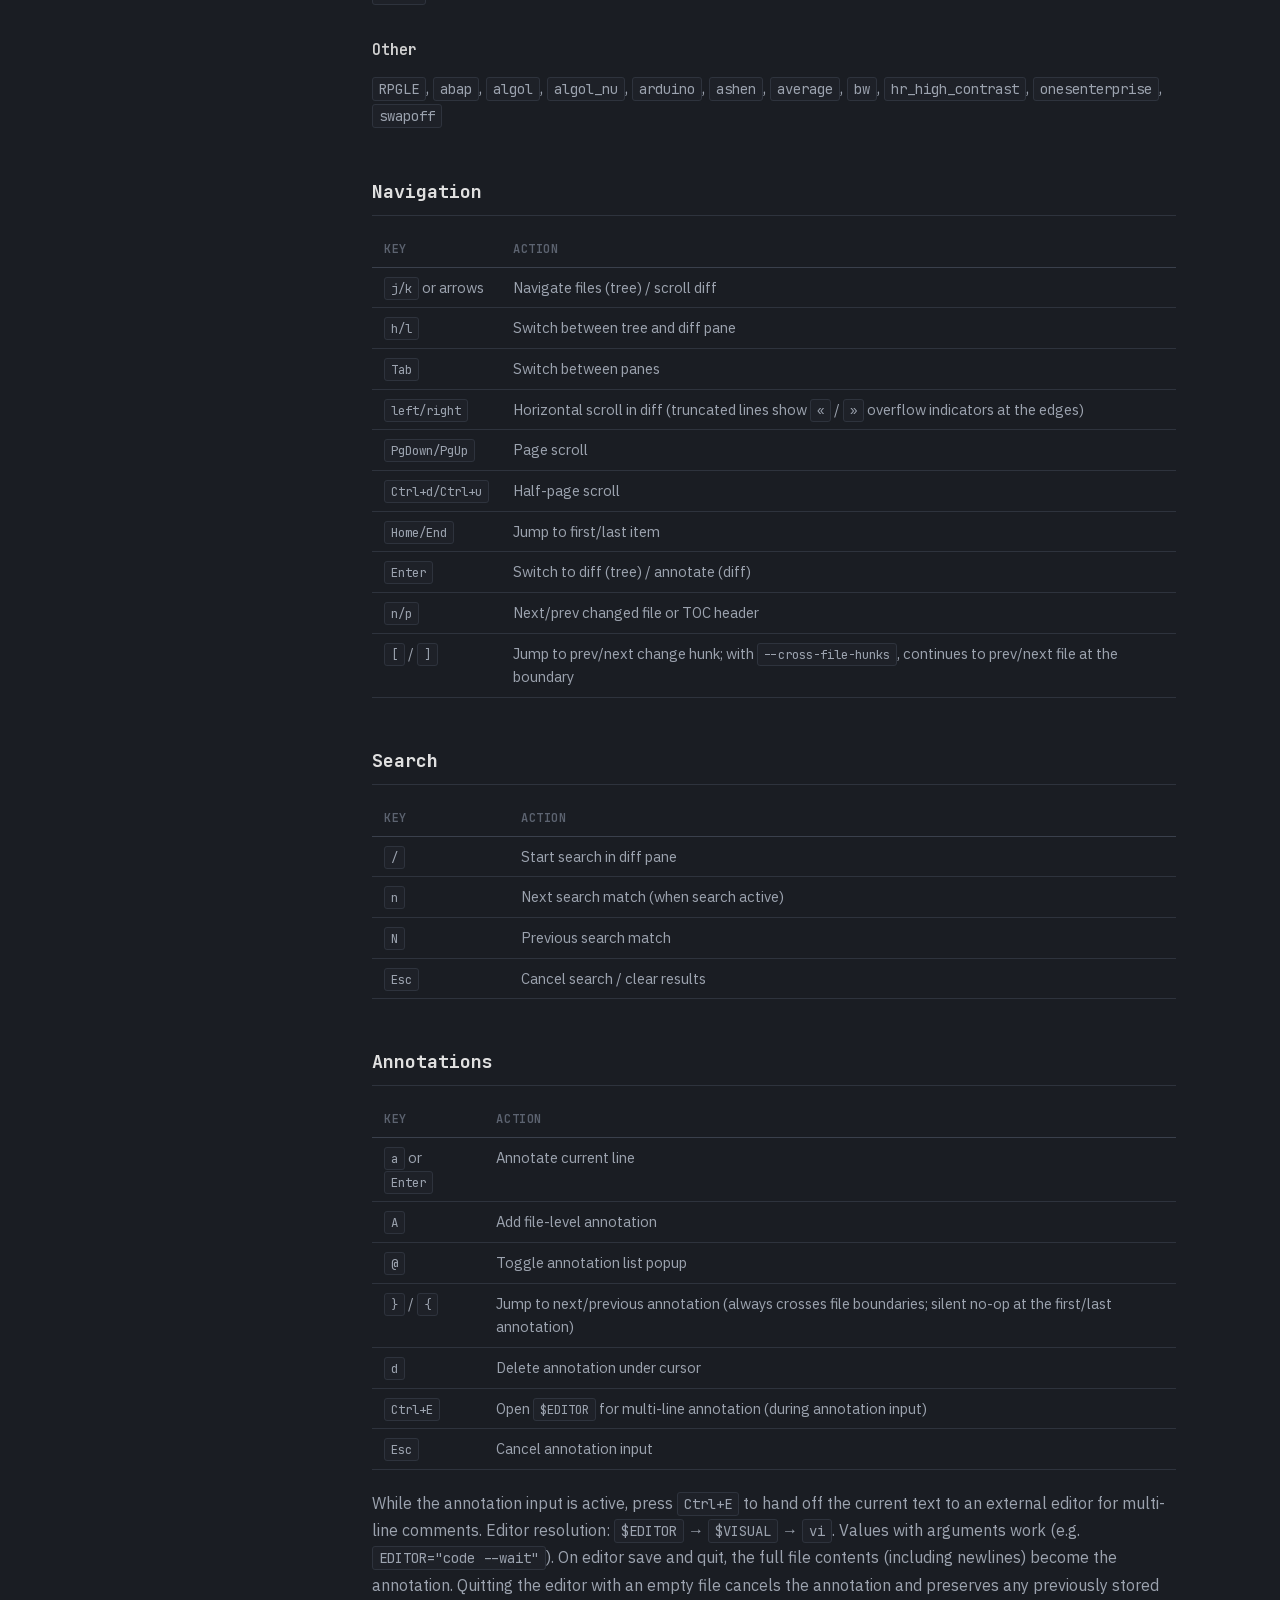
==== commit 8c91398f: "feat: `--compare=old:new` — two-file diff for rolling agent reviews (#163) * feat: add --compare fla" ====
--- a/site/docs.html
+++ b/site/docs.html
@@ -199,6 +199,9 @@
 <span class="code-comment"># review a file with no git changes (context-only)</span>
 revdiff --only=docs/notes.txt
 
+<span class="code-comment"># diff two arbitrary files (no VCS repo needed)</span>
+revdiff --compare-old=/tmp/plan-old.md --compare-new=docs/plans/plan.md
+
 <span class="code-comment"># review piped text as a scratch buffer</span>
 printf '# Plan\n\nBody\n' | revdiff --stdin --stdin-name plan.md
 
@@ -226,6 +229,12 @@
             <li><strong>Inside a git repo</strong> &mdash; files not in the diff are read from disk alongside changed files</li>
             <li><strong>Outside a git repo</strong> &mdash; <code>--only</code> is required; files are read directly from disk</li>
         </ul>
+
+        <h2 id="two-file-diff">Two-file diff</h2>
+        <p>Use <code>--compare-old=&lt;path&gt;</code> together with <code>--compare-new=&lt;path&gt;</code> to diff two arbitrary files on disk using <code>git diff --no-index</code>. No VCS repository is required &mdash; this works anywhere <code>git</code> is installed.</p>
+        <div class="code-block"><code>revdiff --compare-old=/tmp/plan-old.md --compare-new=docs/plans/plan.md
+revdiff --compare-old=a.txt --compare-new=b.txt</code></div>
+        <p><code>--compare-old</code> and <code>--compare-new</code> must be used together and are mutually exclusive with refs, <code>--staged</code>, <code>--only</code>, <code>--all-files</code>, <code>--stdin</code>, <code>--include</code>, <code>--exclude</code>, and <code>--annotations</code>. All standard features work: word-diff, compact mode, syntax highlighting, scrollbar, and inline annotations.</p>
 
         <h2 id="scratch-buffer">Scratch-buffer review</h2>
         <p>Use <code>--stdin</code> to review arbitrary piped or redirected text as a single synthetic file. All lines are treated as context, so the normal single-file review flow still works: annotations, file-level notes, search, wrap, collapsed mode, and structured output.</p>
@@ -356,6 +365,7 @@
                 <tr><td><code>--no-colors</code></td><td>Disable all colors</td><td><code>false</code></td></tr>
                 <tr><td><code>--no-status-bar</code></td><td>Hide the status bar</td><td><code>false</code></td></tr>
                 <tr><td><code>--wrap</code></td><td>Enable line wrapping</td><td><code>false</code></td></tr>
+                <tr><td><code>--wrap-indent</code></td><td>Indent wrap continuation rows by N columns so they hang under the first row's content</td><td><code>0</code></td></tr>
                 <tr><td><code>--collapsed</code></td><td>Start in collapsed diff mode</td><td><code>false</code></td></tr>
                 <tr><td><code>--compact</code></td><td>Start in compact diff mode (small context around changes)</td><td><code>false</code></td></tr>
                 <tr><td><code>--compact-context</code></td><td>Number of context lines around changes when in compact mode</td><td><code>5</code></td></tr>
@@ -373,6 +383,8 @@
                 <tr><td><code>--init-all-themes</code></td><td>Write all gallery themes (bundled + community) to themes dir and exit</td><td></td></tr>
                 <tr><td><code>--install-theme</code></td><td>Install theme(s) from gallery or local file (repeatable)</td><td></td></tr>
                 <tr><td><code>-A, --all-files</code></td><td>Browse all tracked files (git and jj only)</td><td><code>false</code></td></tr>
+                <tr><td><code>--compare-old</code></td><td>Compare mode: old file path (use with <code>--compare-new</code>; uses <code>git diff --no-index</code>, no VCS repo needed)</td><td></td></tr>
+                <tr><td><code>--compare-new</code></td><td>Compare mode: new file path (use with <code>--compare-old</code>)</td><td></td></tr>
                 <tr><td><code>--stdin</code></td><td>Review stdin as a scratch buffer</td><td><code>false</code></td></tr>
                 <tr><td><code>--stdin-name</code></td><td>Synthetic file name for stdin content</td><td><code>scratch-buffer</code></td></tr>
                 <tr><td><code>--description</code></td><td>Prose context shown in the info popup (markdown)</td><td></td></tr>
@@ -490,6 +502,7 @@
                 <tr><td><code>a</code> or <code>Enter</code></td><td>Annotate current line</td></tr>
                 <tr><td><code>A</code></td><td>Add file-level annotation</td></tr>
                 <tr><td><code>@</code></td><td>Toggle annotation list popup</td></tr>
+                <tr><td><code>}</code> / <code>{</code></td><td>Jump to next/previous annotation (always crosses file boundaries; silent no-op at the first/last annotation)</td></tr>
                 <tr><td><code>d</code></td><td>Delete annotation under cursor</td></tr>
                 <tr><td><code>Ctrl+E</code></td><td>Open <code>$EDITOR</code> for multi-line annotation (during annotation input)</td></tr>
                 <tr><td><code>Esc</code></td><td>Cancel annotation input</td></tr>
@@ -581,7 +594,7 @@
         <p><strong>File/Hunk:</strong> <code>next_item</code>, <code>prev_item</code>, <code>next_hunk</code>, <code>prev_hunk</code></p>
         <p><strong>Pane:</strong> <code>toggle_pane</code>, <code>focus_tree</code>, <code>focus_diff</code></p>
         <p><strong>Search:</strong> <code>search</code></p>
-        <p><strong>Annotations:</strong> <code>confirm</code>, <code>annotate_file</code>, <code>delete_annotation</code>, <code>annot_list</code></p>
+        <p><strong>Annotations:</strong> <code>confirm</code>, <code>annotate_file</code>, <code>delete_annotation</code>, <code>annot_list</code>, <code>next_annotation</code>, <code>prev_annotation</code></p>
         <p><strong>View:</strong> <code>toggle_collapsed</code>, <code>toggle_compact</code>, <code>toggle_wrap</code>, <code>toggle_tree</code>, <code>toggle_line_numbers</code>, <code>toggle_blame</code>, <code>toggle_word_diff</code>, <code>toggle_hunk</code>, <code>toggle_untracked</code>, <code>mark_reviewed</code>, <code>theme_select</code>, <code>filter</code>, <code>info</code>, <code>reload</code></p>
         <p><strong>Quit:</strong> <code>quit</code>, <code>discard_quit</code>, <code>help</code>, <code>dismiss</code></p>
 
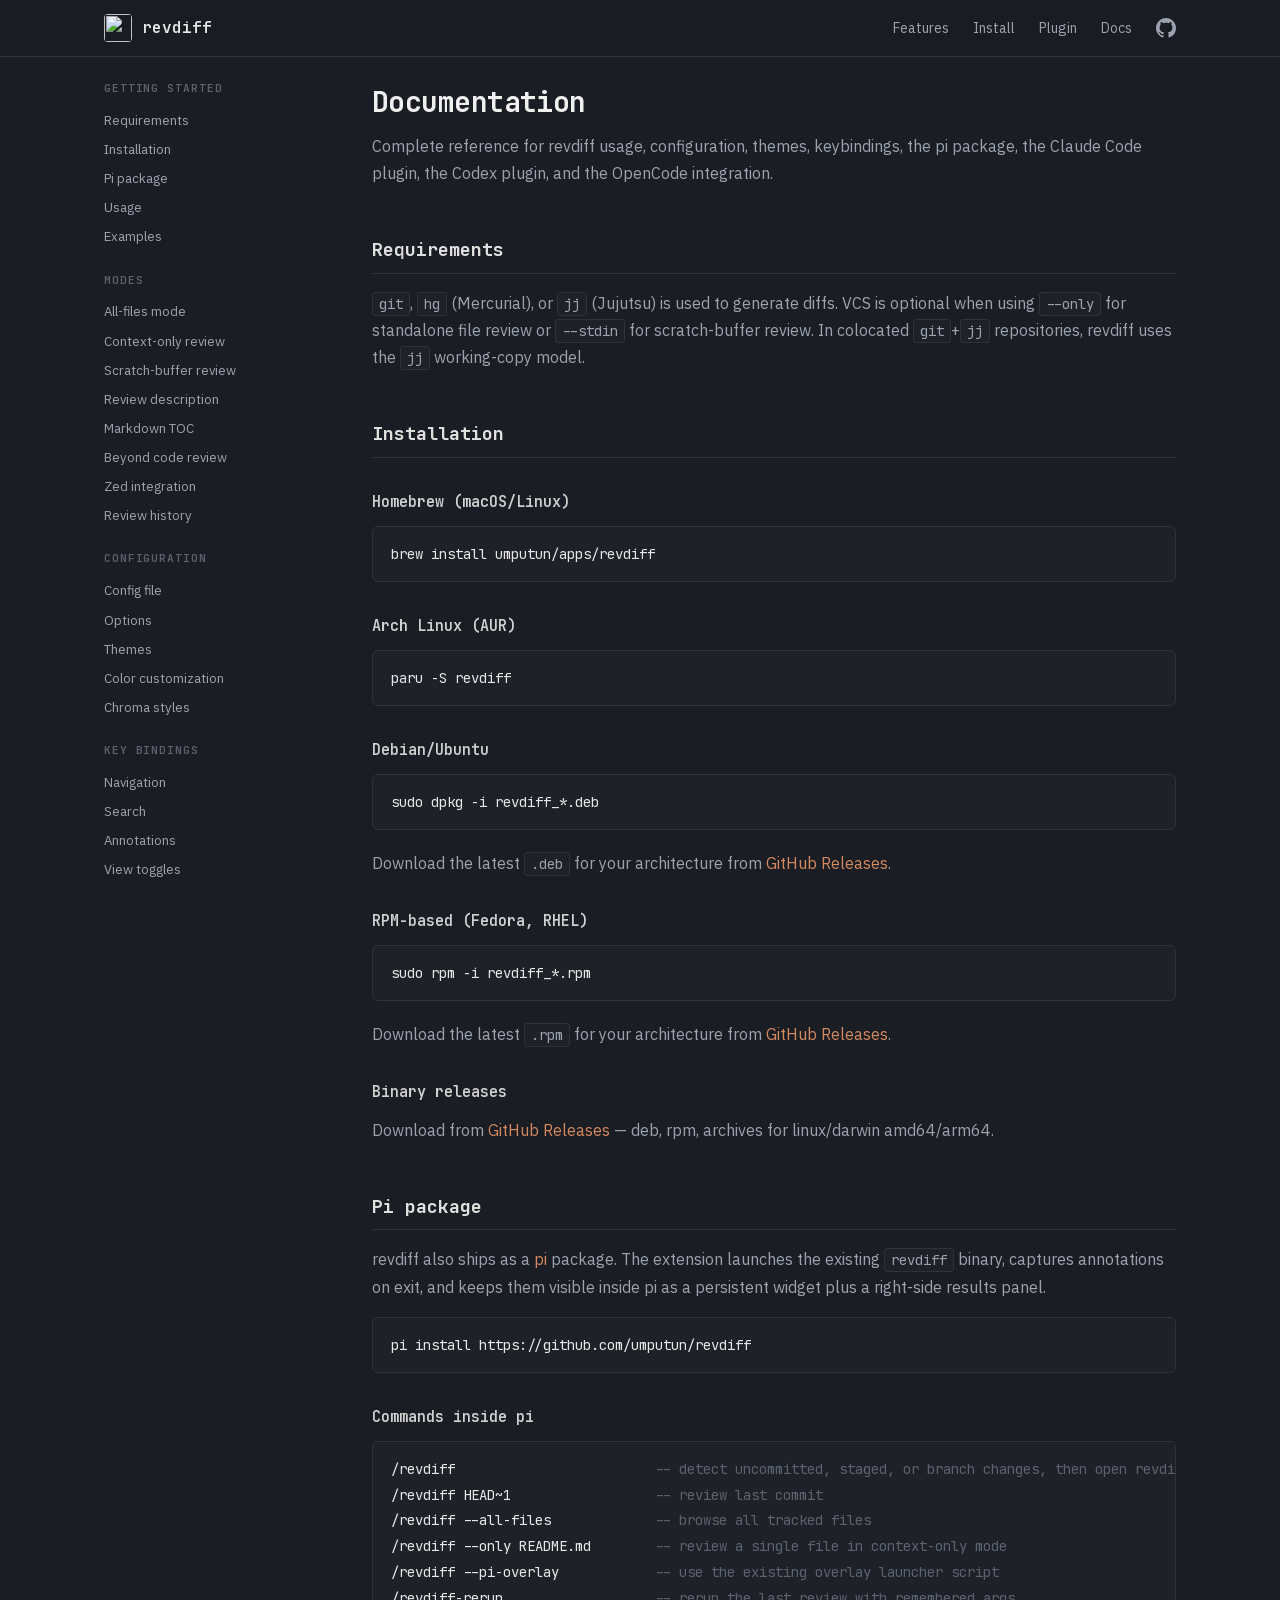
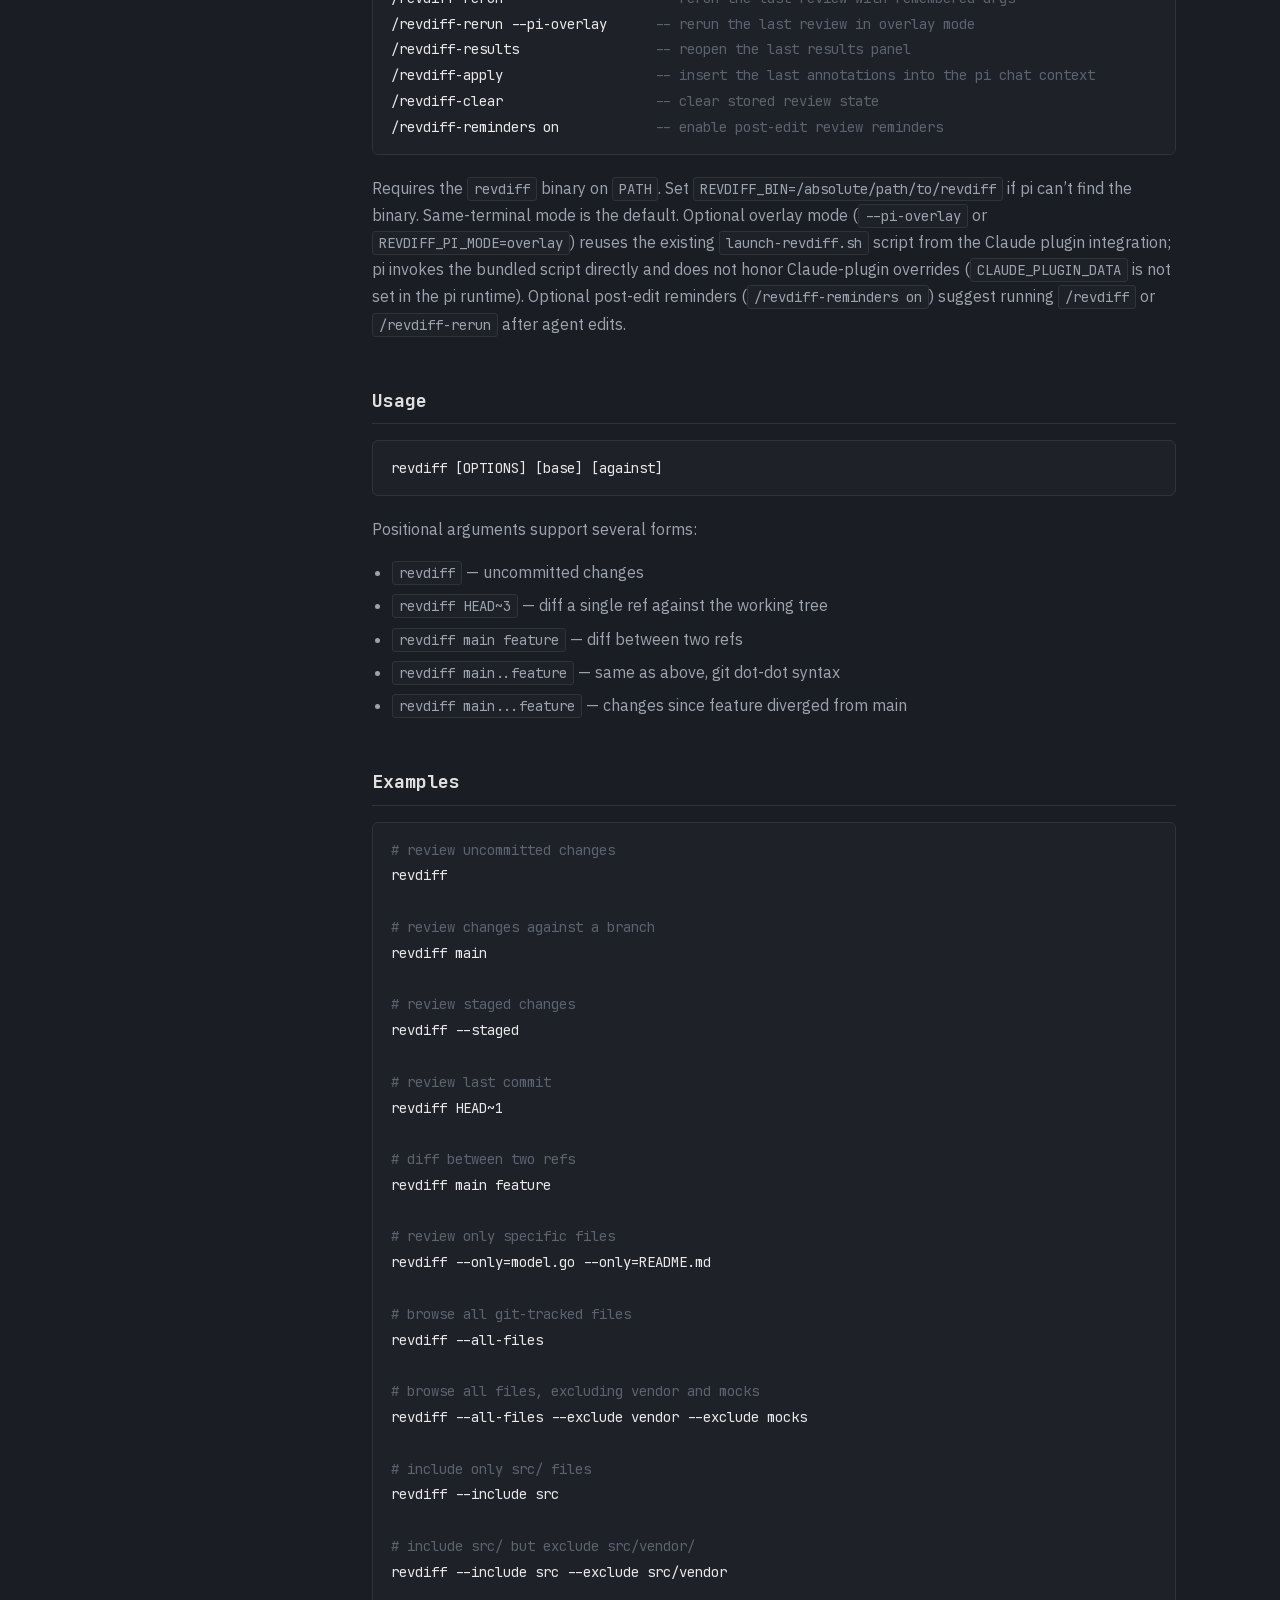
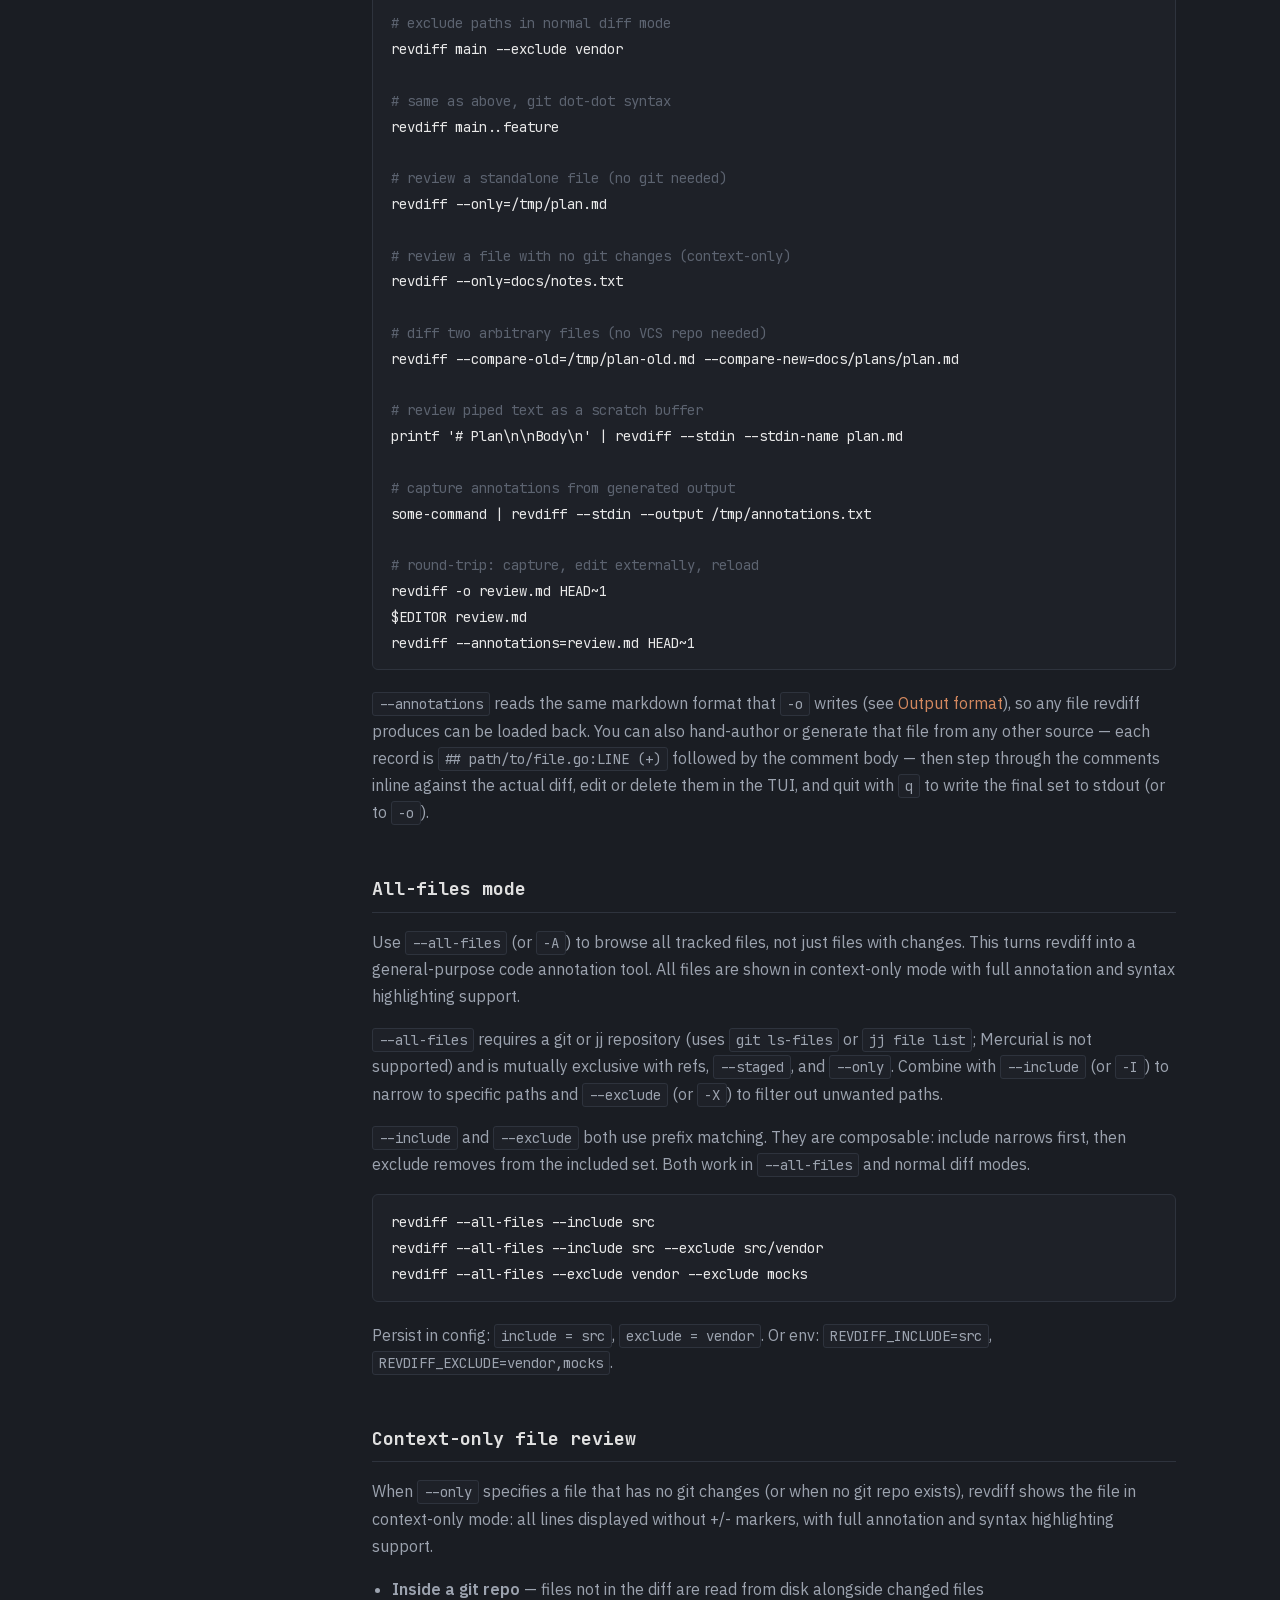
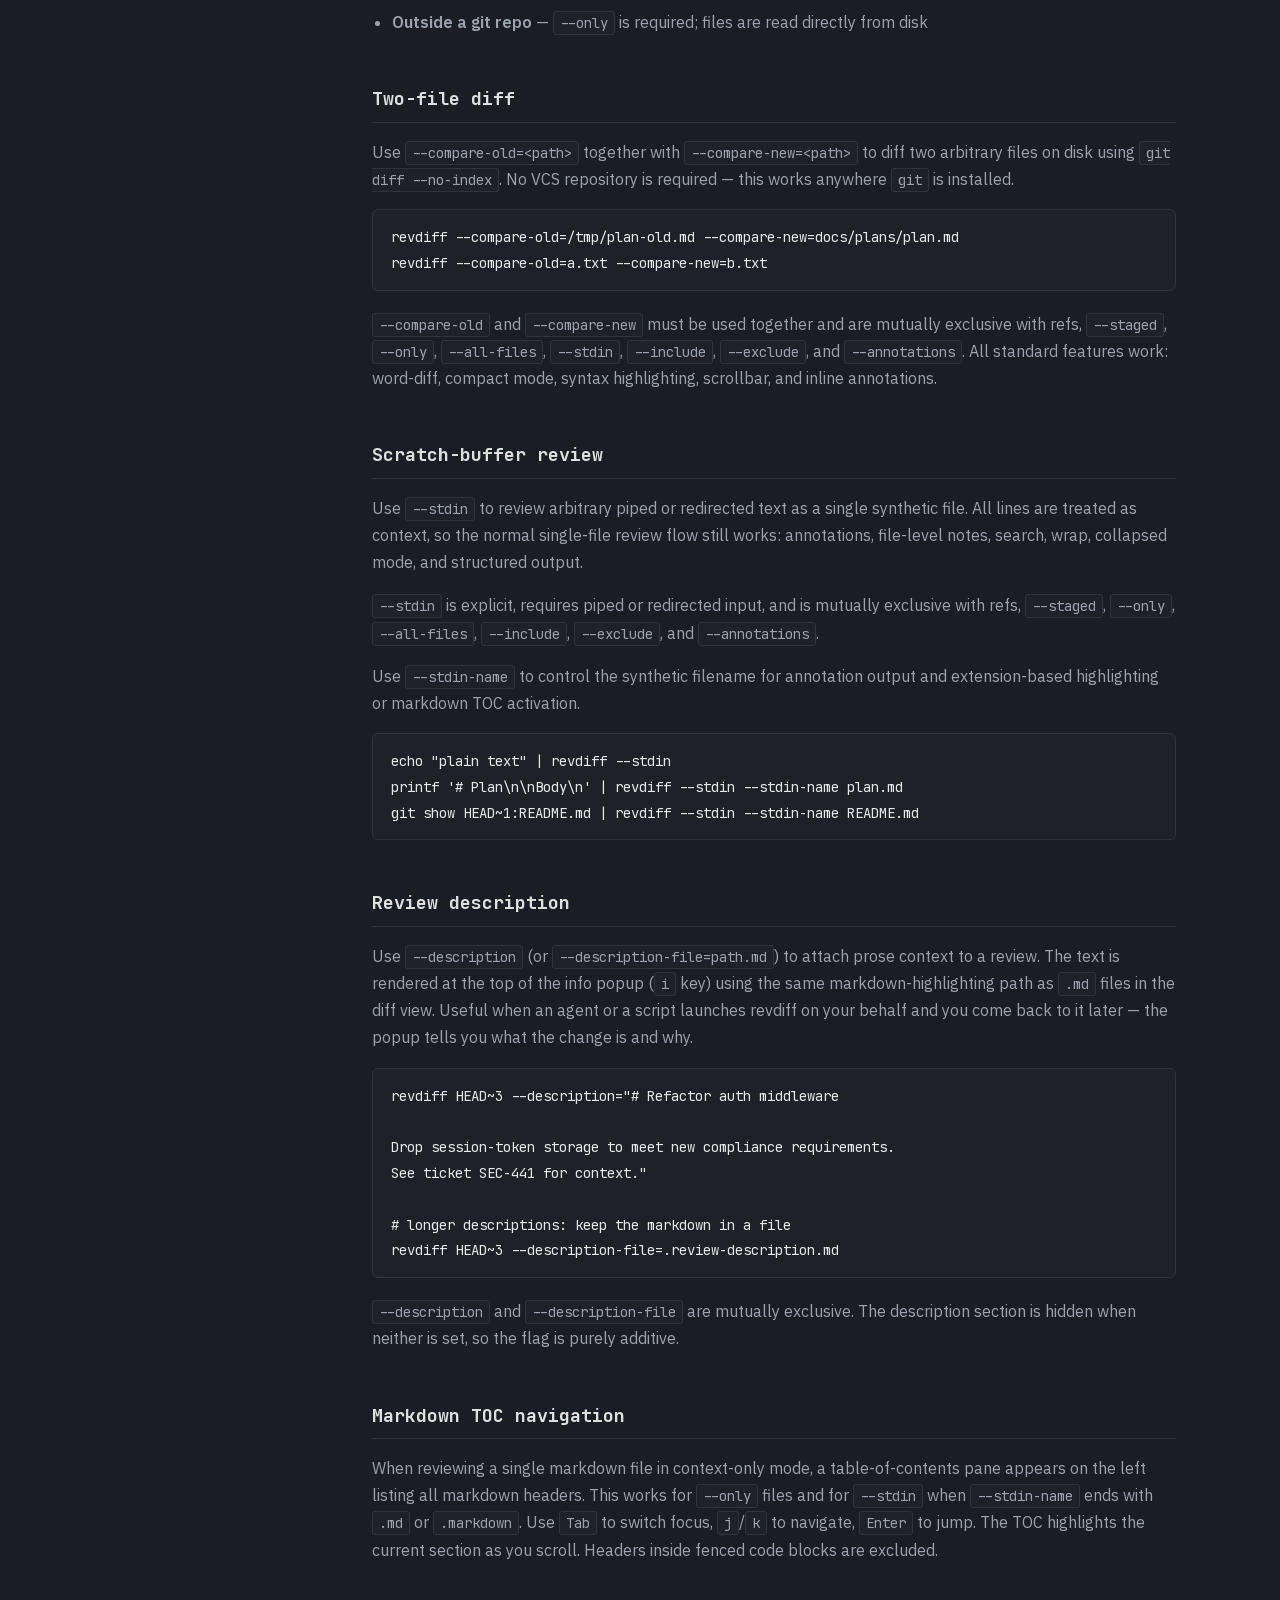
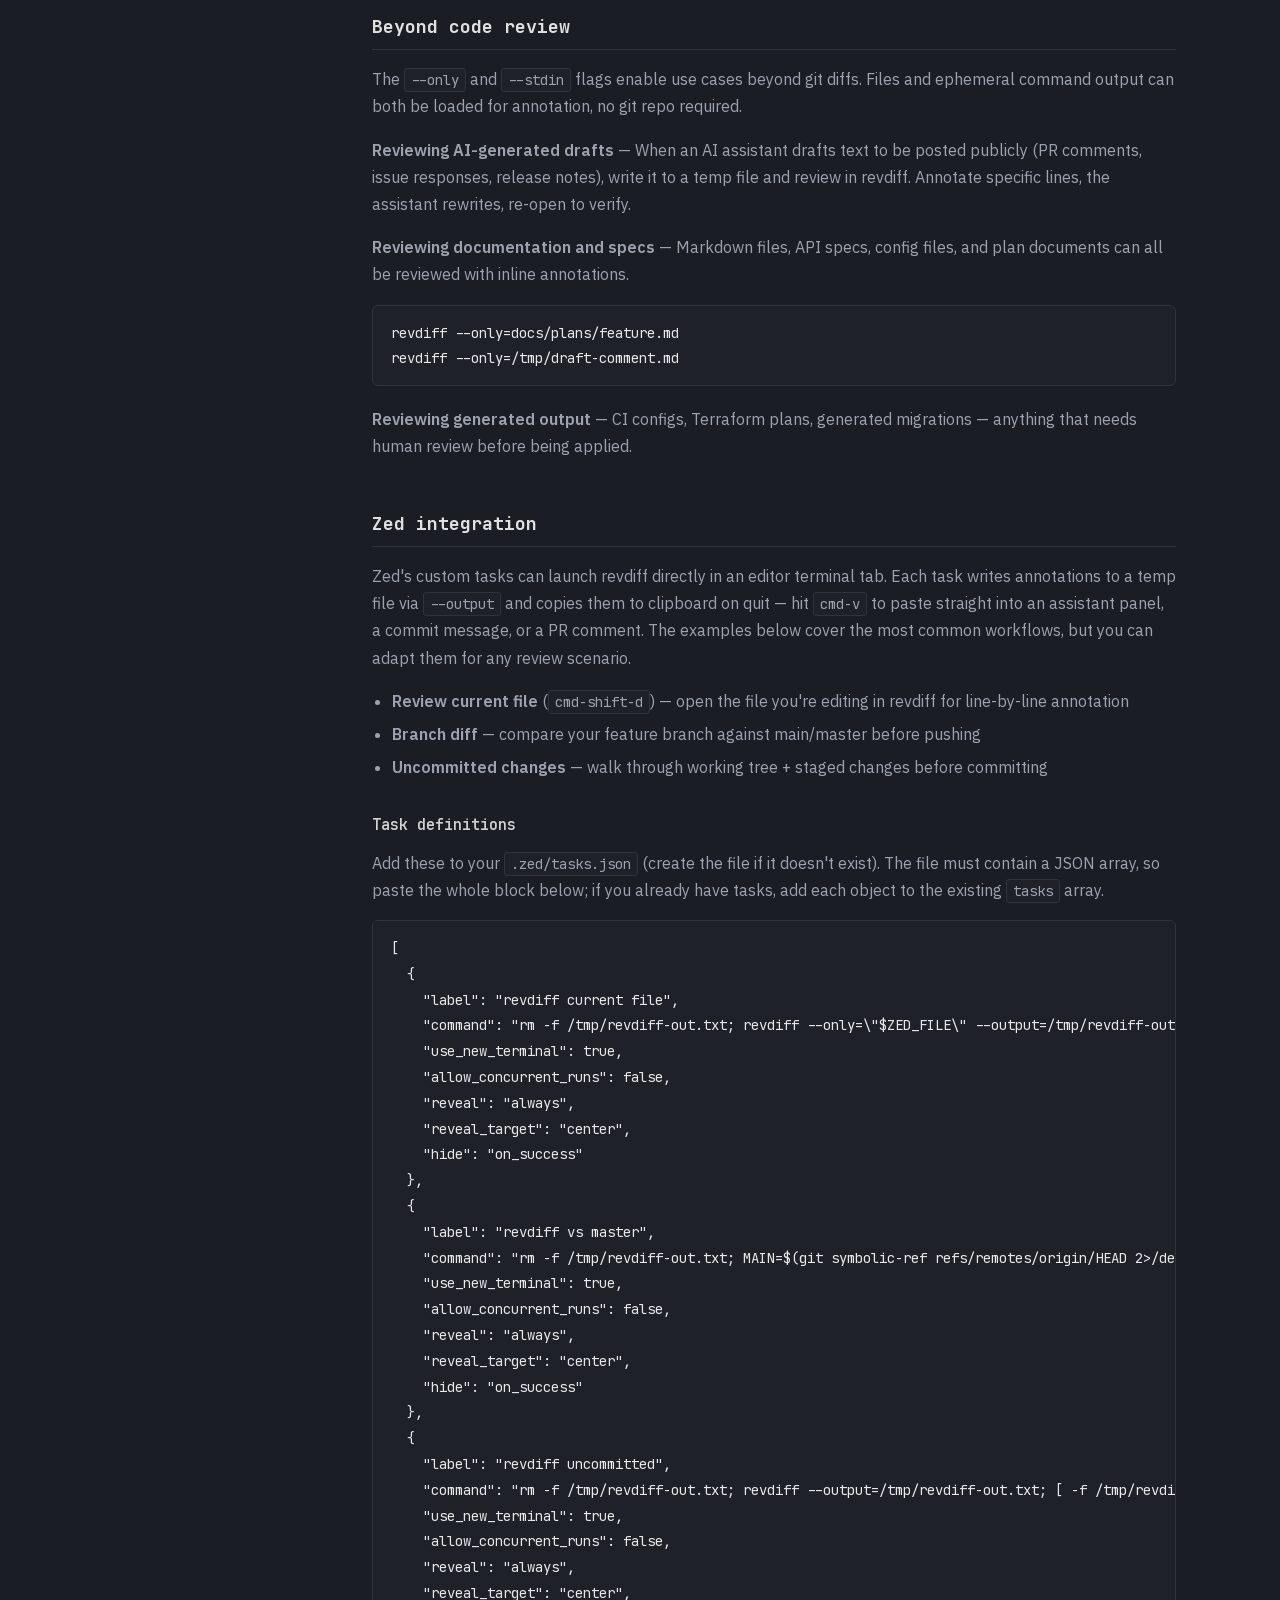
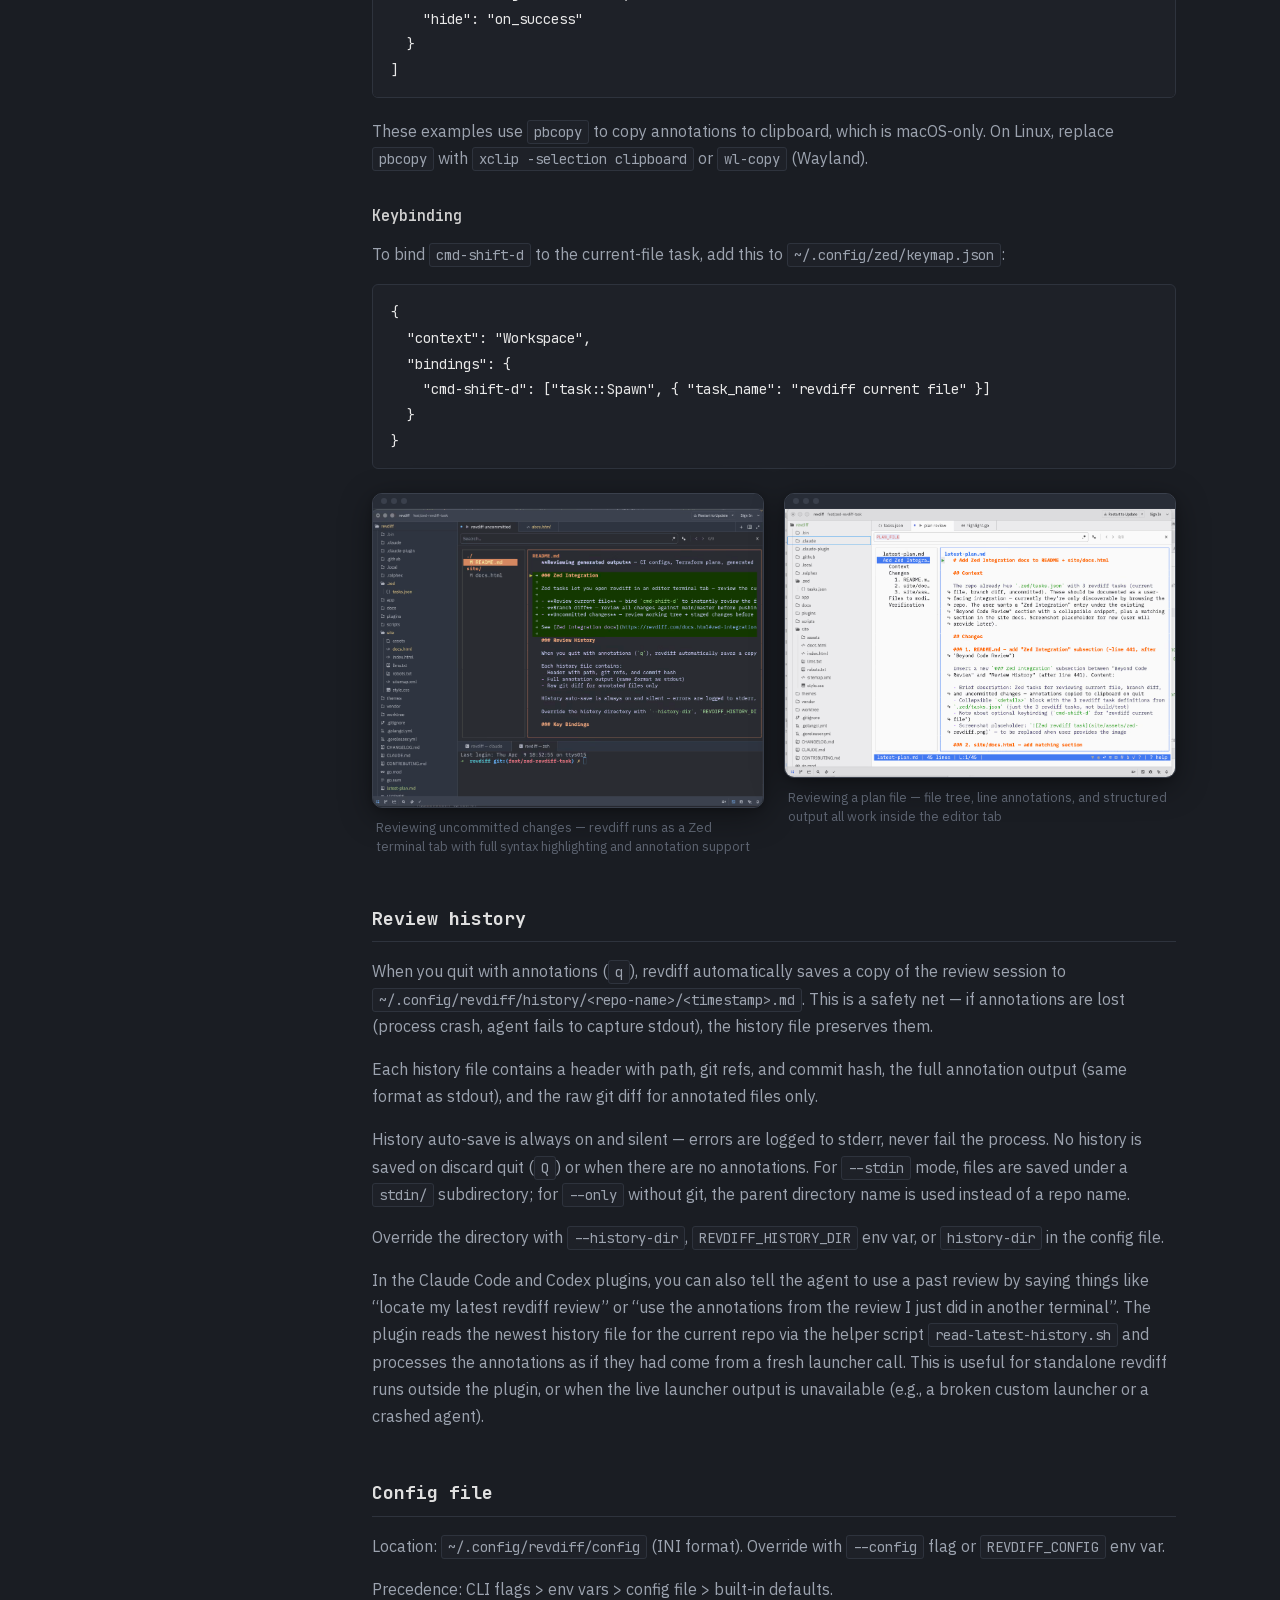
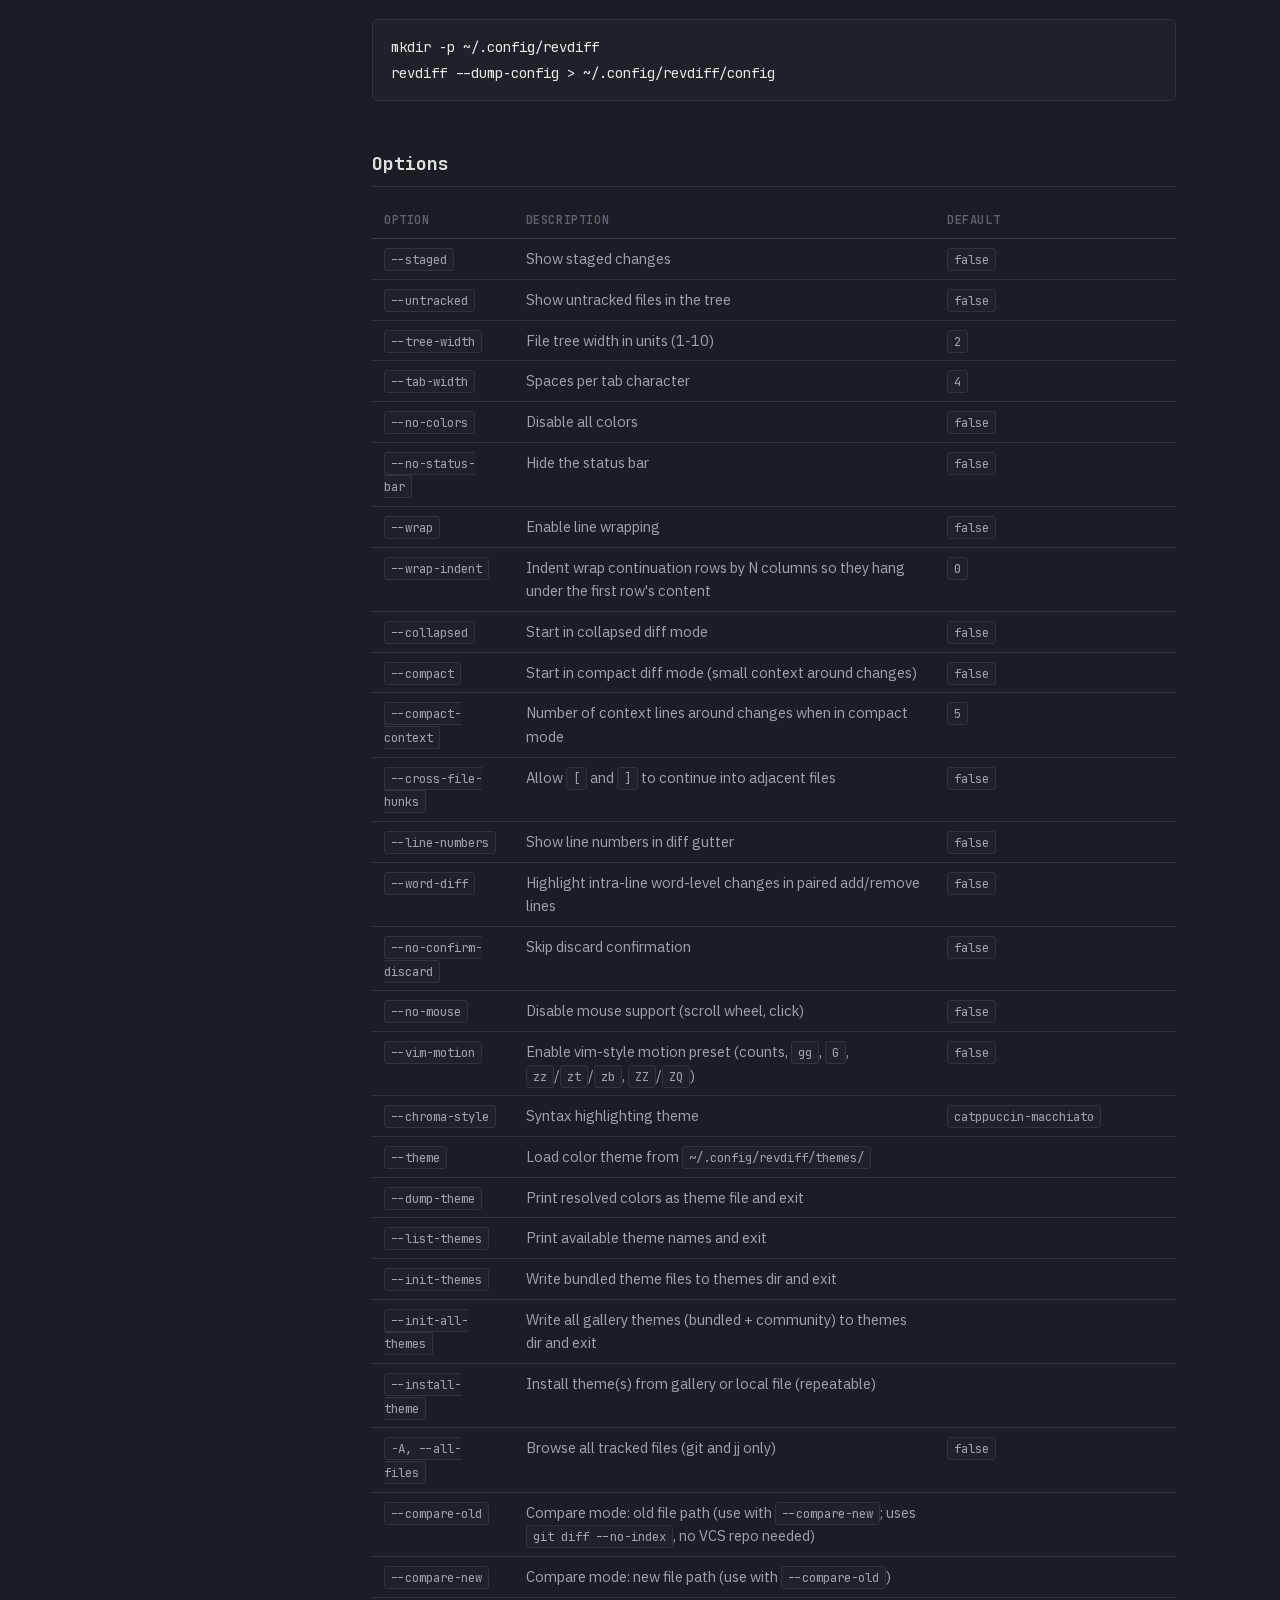
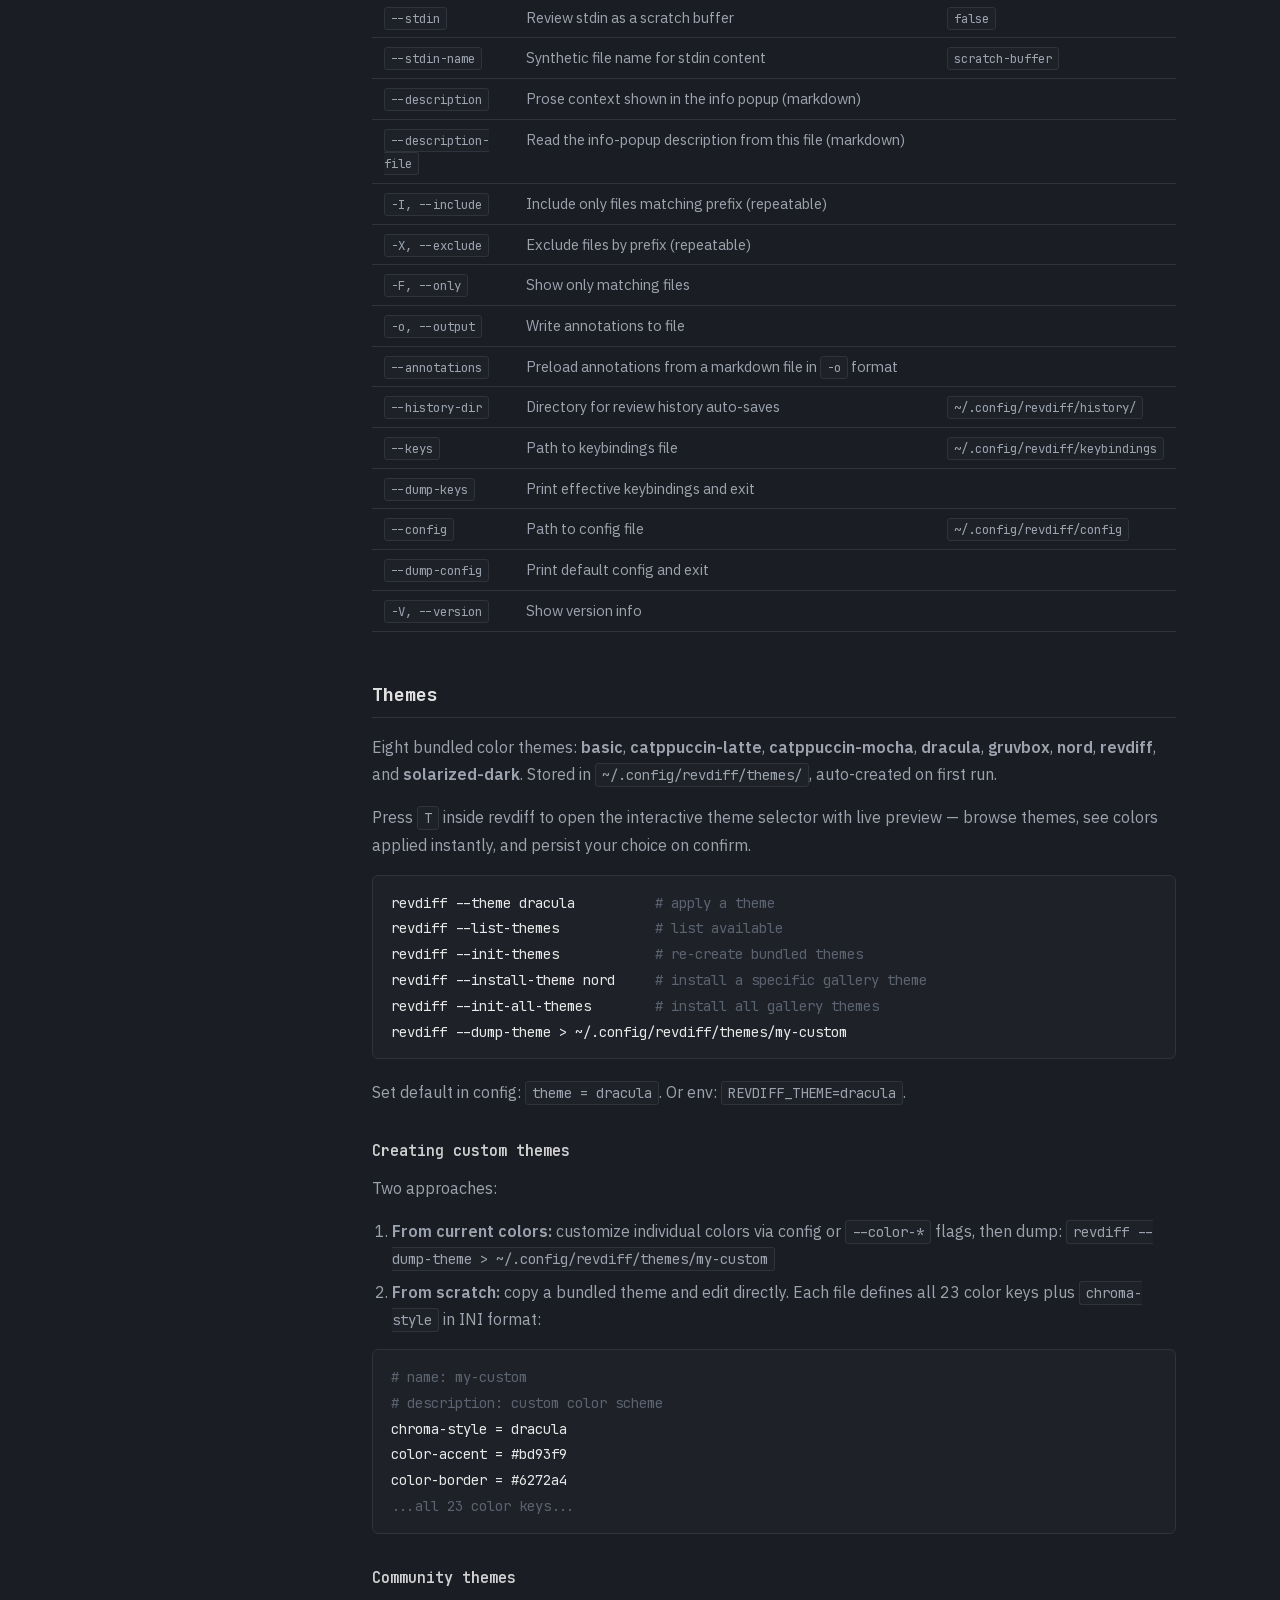
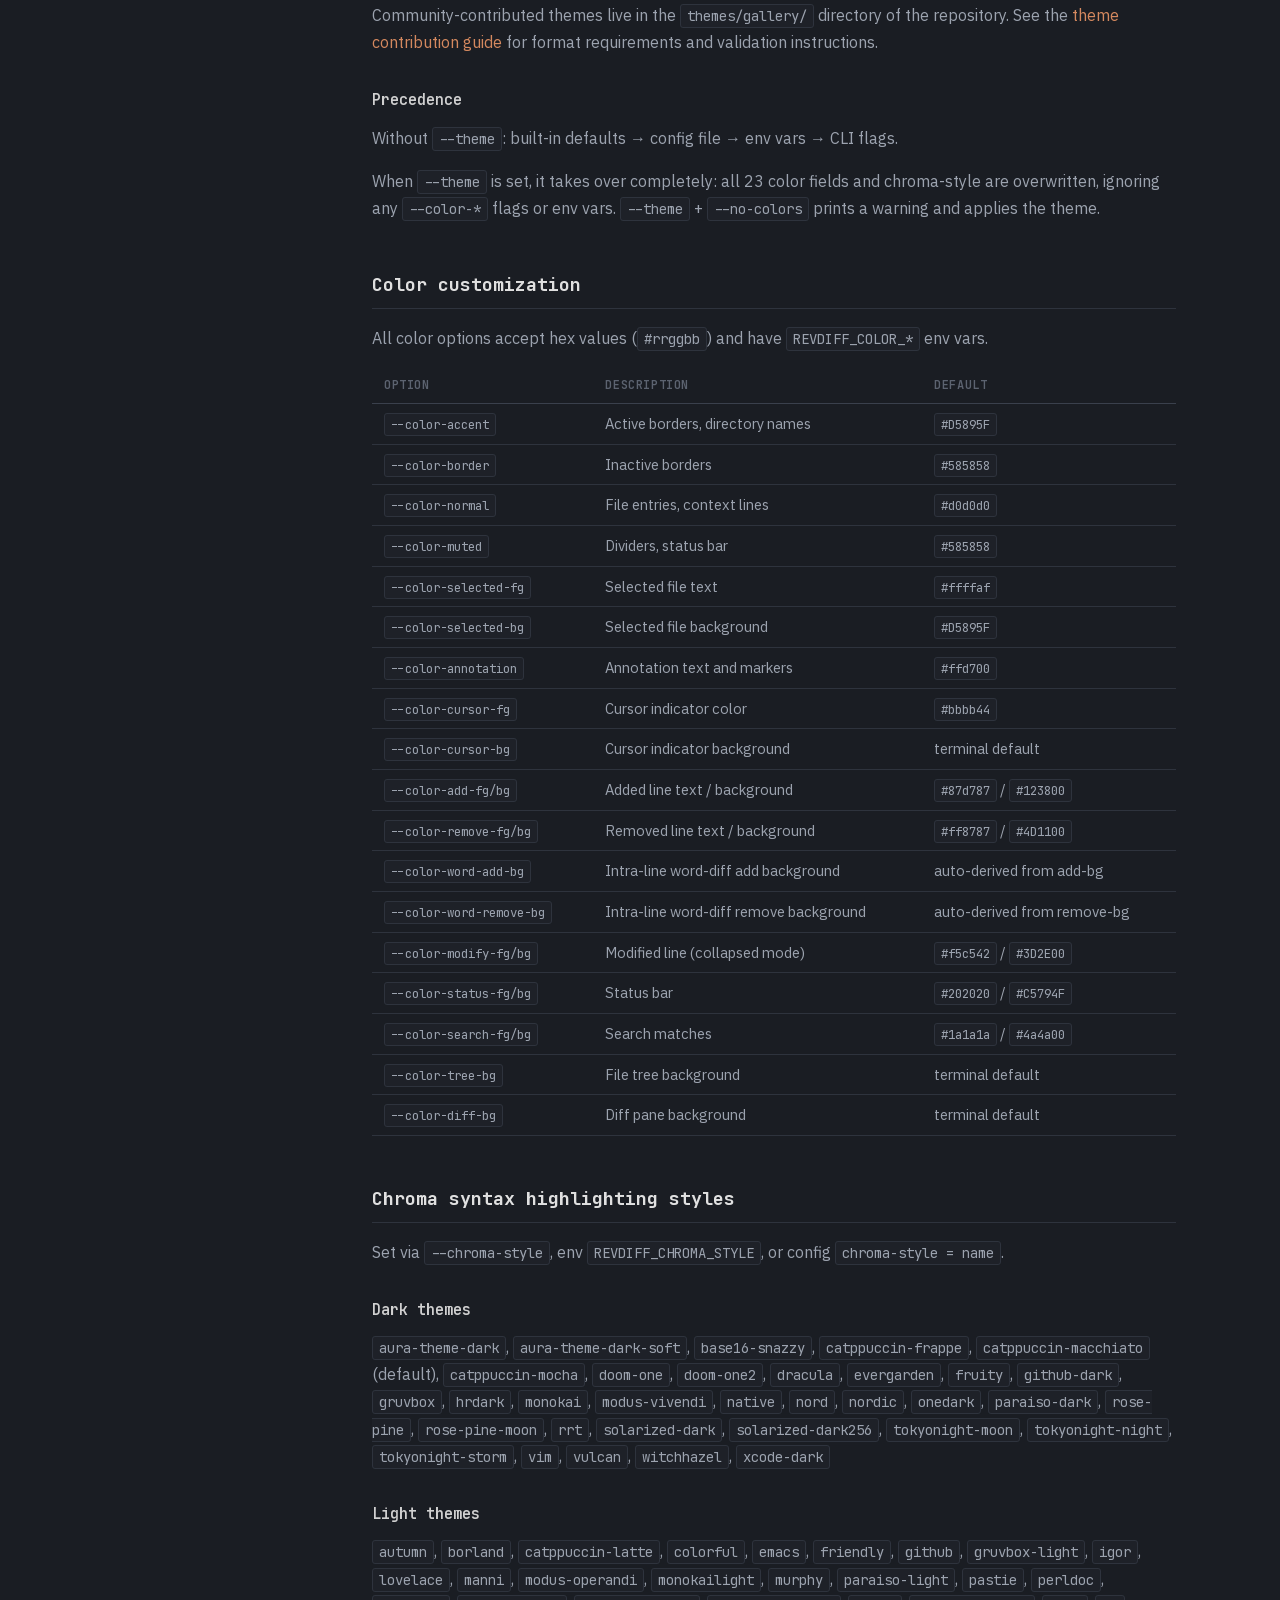
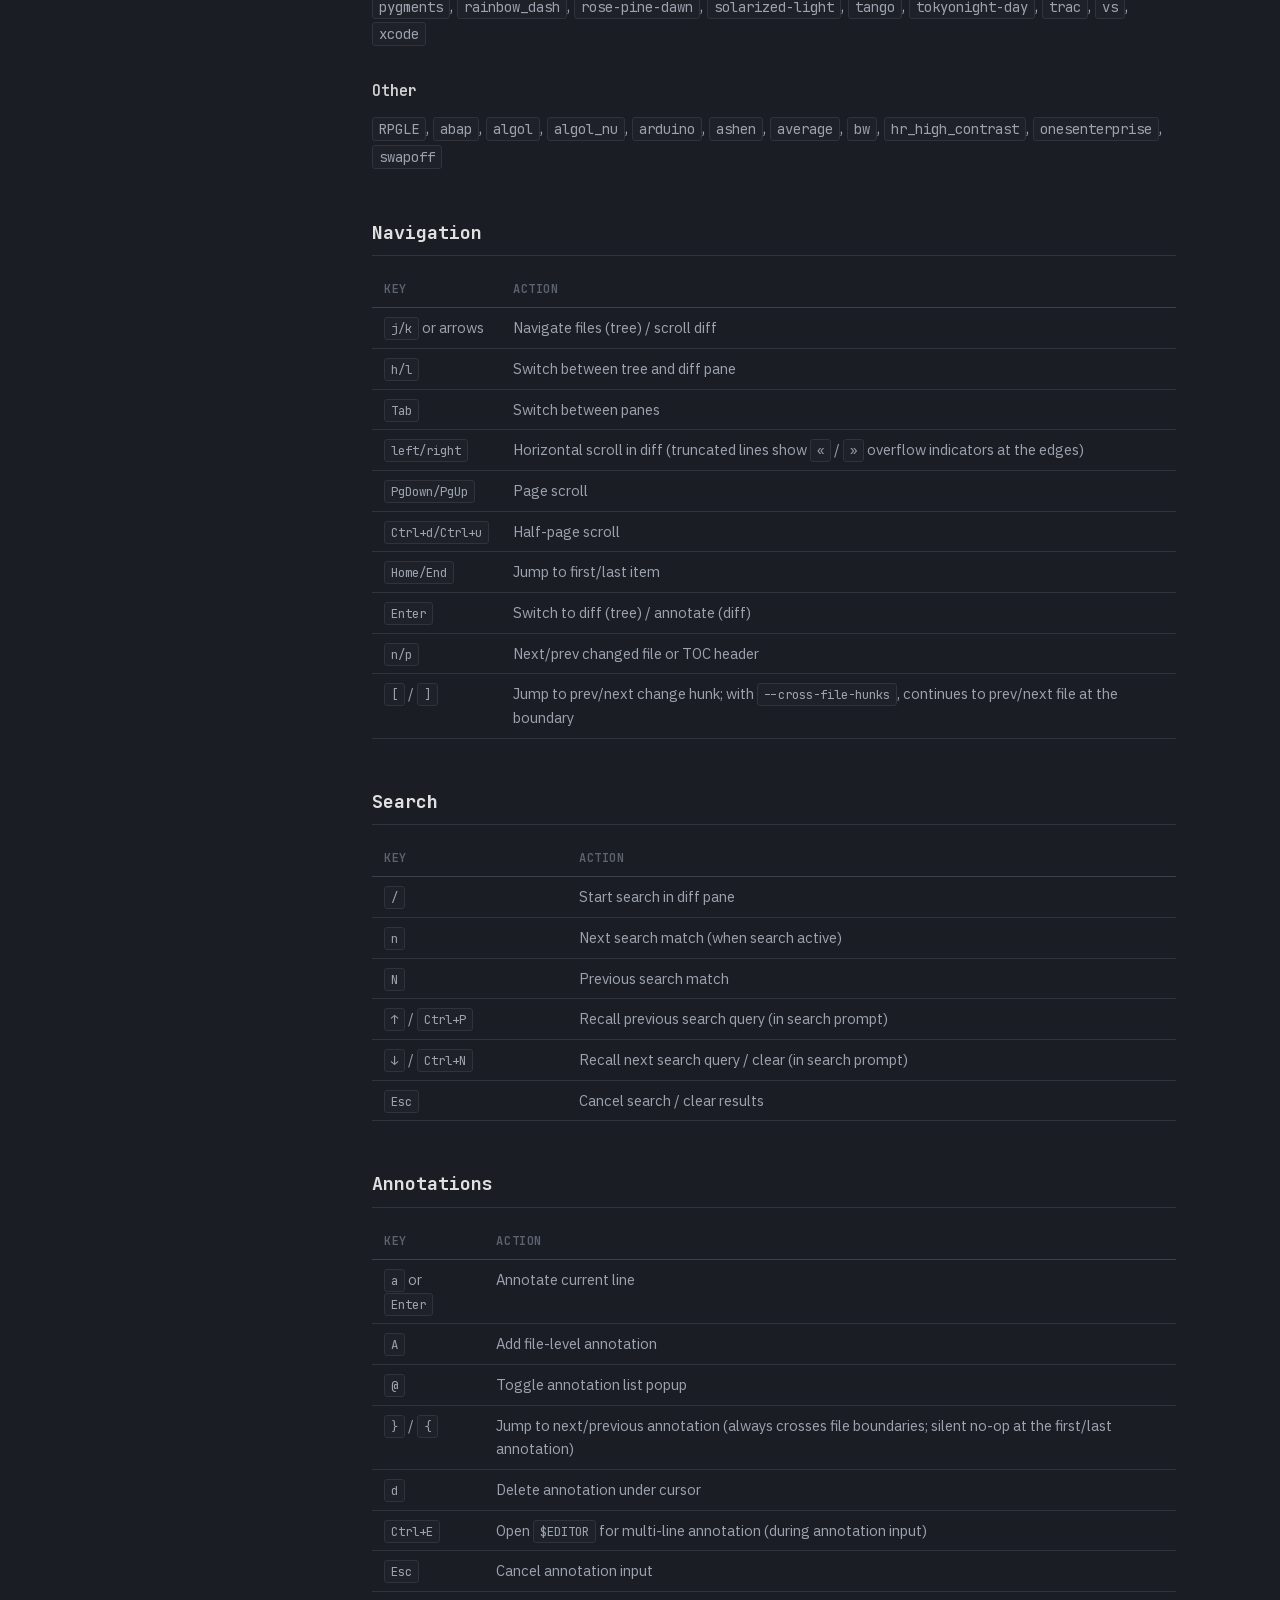
==== commit a7446f14: "fix(mouse): tree/TOC wheel scrolls one entry per notch (not three) (#181) * fix(mouse): tree/TOC whe" ====
--- a/site/docs.html
+++ b/site/docs.html
@@ -360,6 +360,7 @@
             <thead><tr><th>Option</th><th>Description</th><th>Default</th></tr></thead>
             <tbody>
                 <tr><td><code>--staged</code></td><td>Show staged changes</td><td><code>false</code></td></tr>
+                <tr><td><code>--untracked</code></td><td>Show untracked files in the tree</td><td><code>false</code></td></tr>
                 <tr><td><code>--tree-width</code></td><td>File tree width in units (1-10)</td><td><code>2</code></td></tr>
                 <tr><td><code>--tab-width</code></td><td>Spaces per tab character</td><td><code>4</code></td></tr>
                 <tr><td><code>--no-colors</code></td><td>Disable all colors</td><td><code>false</code></td></tr>
@@ -491,6 +492,8 @@
                 <tr><td><code>/</code></td><td>Start search in diff pane</td></tr>
                 <tr><td><code>n</code></td><td>Next search match (when search active)</td></tr>
                 <tr><td><code>N</code></td><td>Previous search match</td></tr>
+                <tr><td><code>↑</code> / <code>Ctrl+P</code></td><td>Recall previous search query (in search prompt)</td></tr>
+                <tr><td><code>↓</code> / <code>Ctrl+N</code></td><td>Recall next search query / clear (in search prompt)</td></tr>
                 <tr><td><code>Esc</code></td><td>Cancel search / clear results</td></tr>
             </tbody>
         </table>
@@ -555,8 +558,8 @@
         <h2 id="mouse-support">Mouse support</h2>
         <p>revdiff enables mouse tracking by default so the scroll wheel and left-click work consistently across terminals.</p>
         <ul>
-            <li><strong>Scroll wheel</strong> &mdash; scrolls whichever pane the cursor is over (tree/TOC or diff). Three lines per notch.</li>
-            <li><strong>Shift+scroll</strong> &mdash; half-page scroll in whichever pane the cursor is over.</li>
+            <li><strong>Scroll wheel</strong> &mdash; scrolls whichever pane the cursor is over. In the tree/TOC pane the wheel moves the cursor one entry per notch (matches <code>j</code>/<code>k</code>). In the diff pane the wheel scrolls the viewport by three lines per notch &mdash; the diff cursor stays on its current logical line and is pinned to the visible edge if scrolling pushes it off-screen.</li>
+            <li><strong>Shift+scroll</strong> &mdash; half-page scroll in the diff pane. In the tree/TOC pane Shift+wheel behaves the same as plain wheel (one entry per notch &mdash; no page step).</li>
             <li><strong>Left-click in the tree</strong> &mdash; focuses the tree and selects/loads the clicked entry (same as pressing <code>j</code>/<code>k</code> to land there). Clicking a directory row moves the cursor but does not load a file.</li>
             <li><strong>Left-click in the diff</strong> &mdash; focuses the diff and moves the cursor to the clicked line. Enables a &ldquo;click, then <code>a</code>&rdquo; annotation flow.</li>
             <li><strong>Left-click in the TOC pane</strong> (single-file markdown) &mdash; focuses the TOC and selects the clicked header.</li>
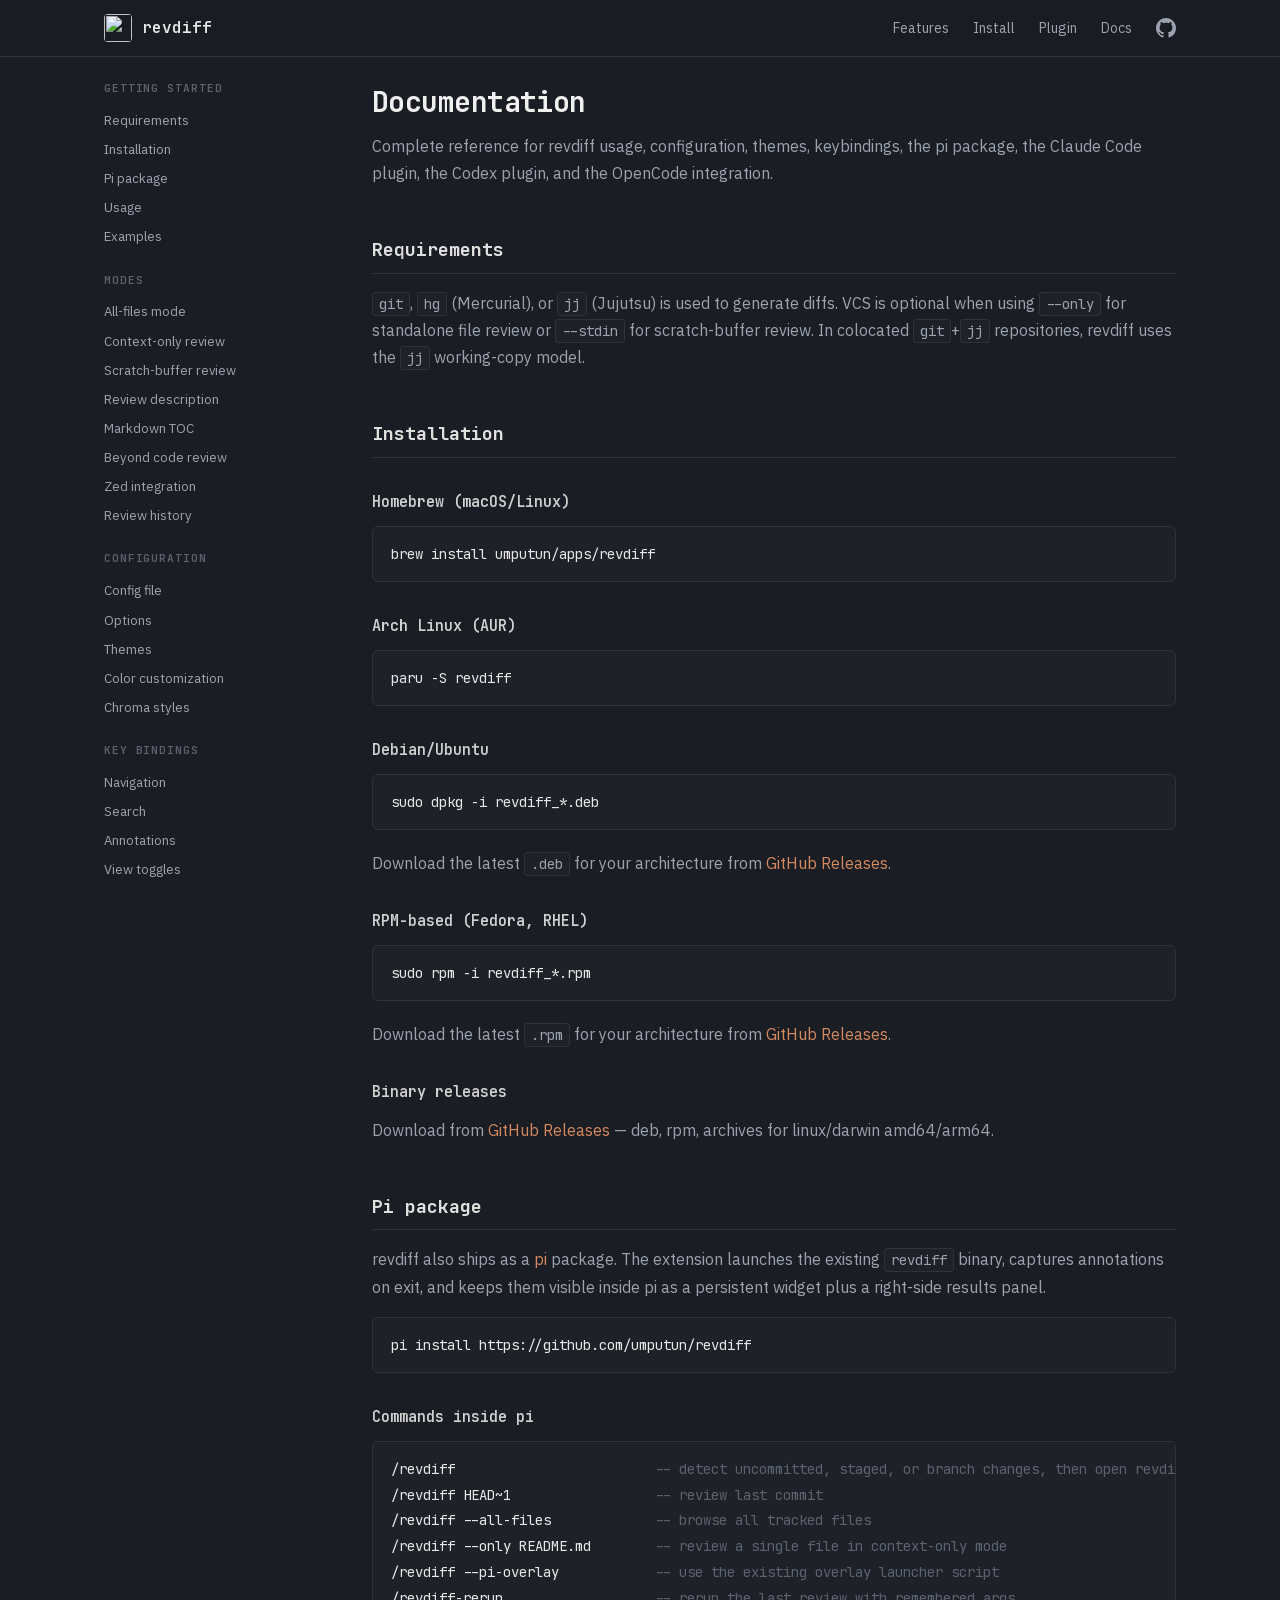
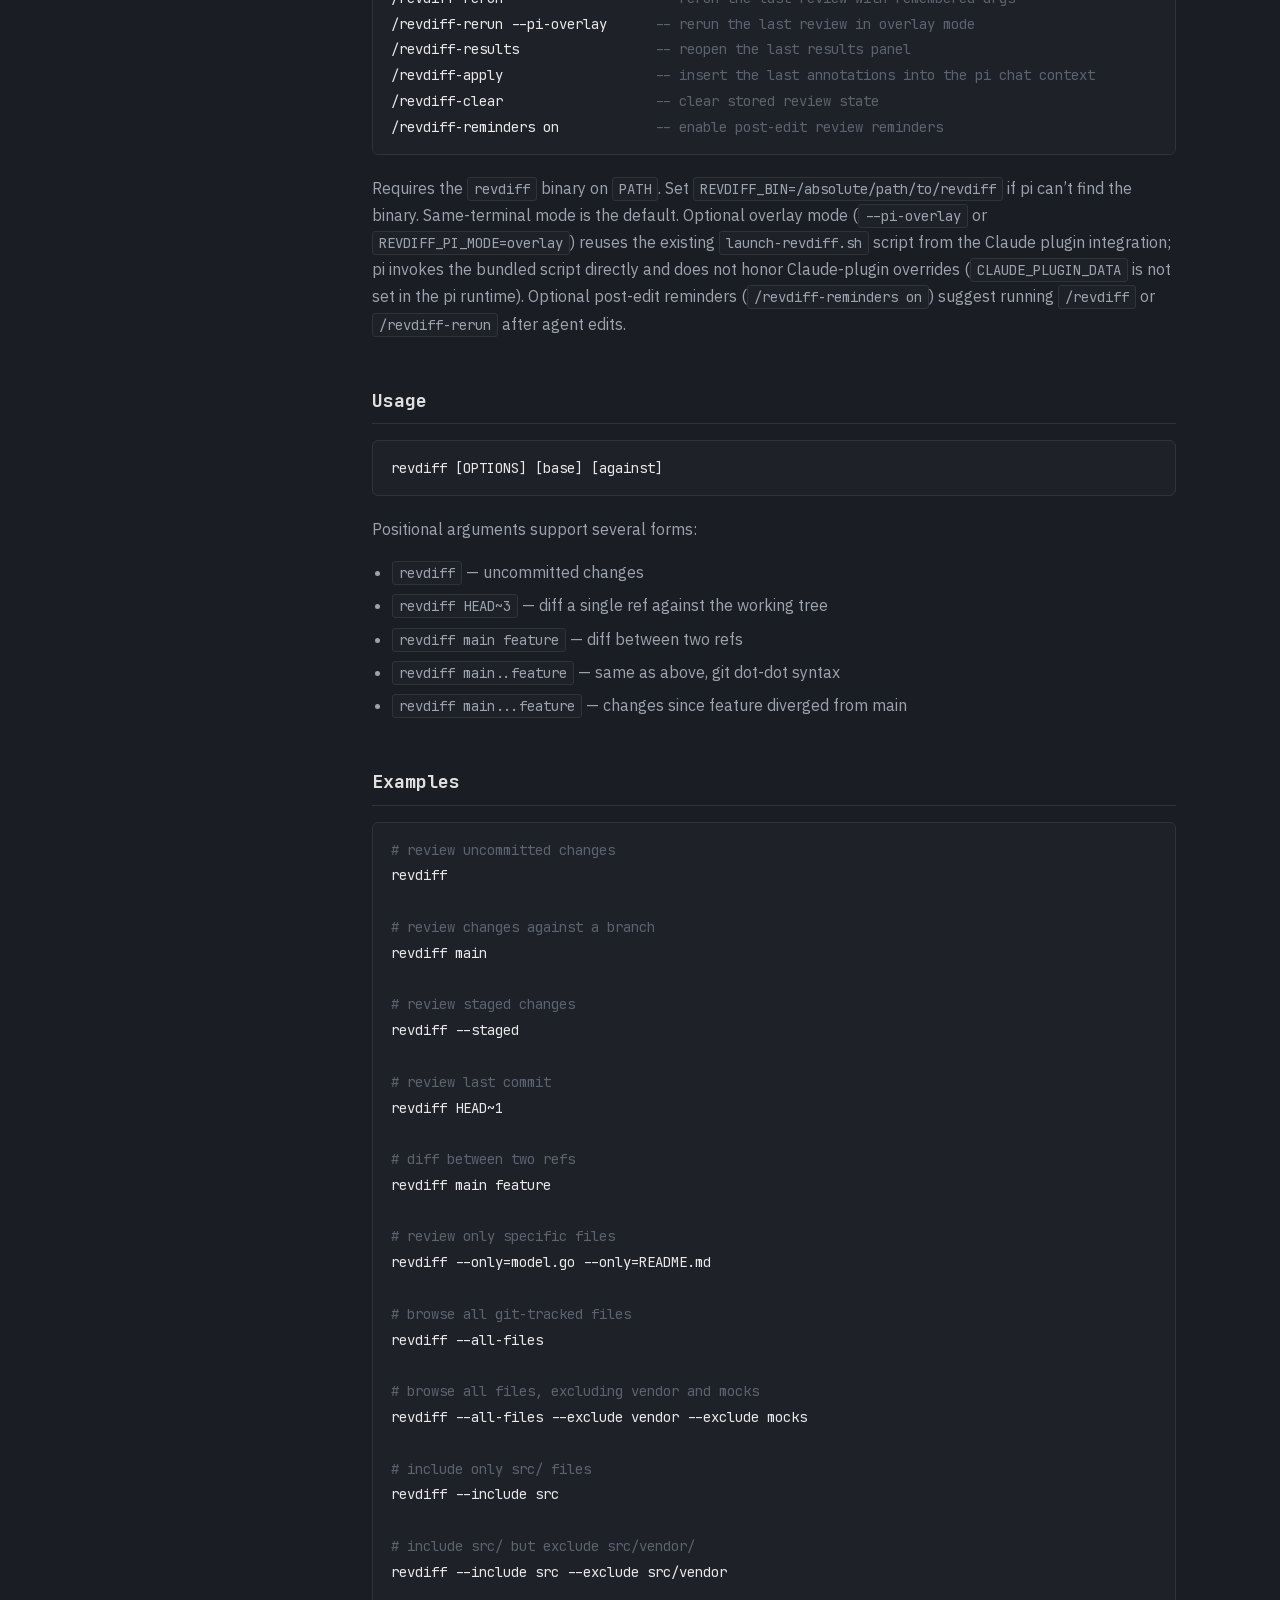
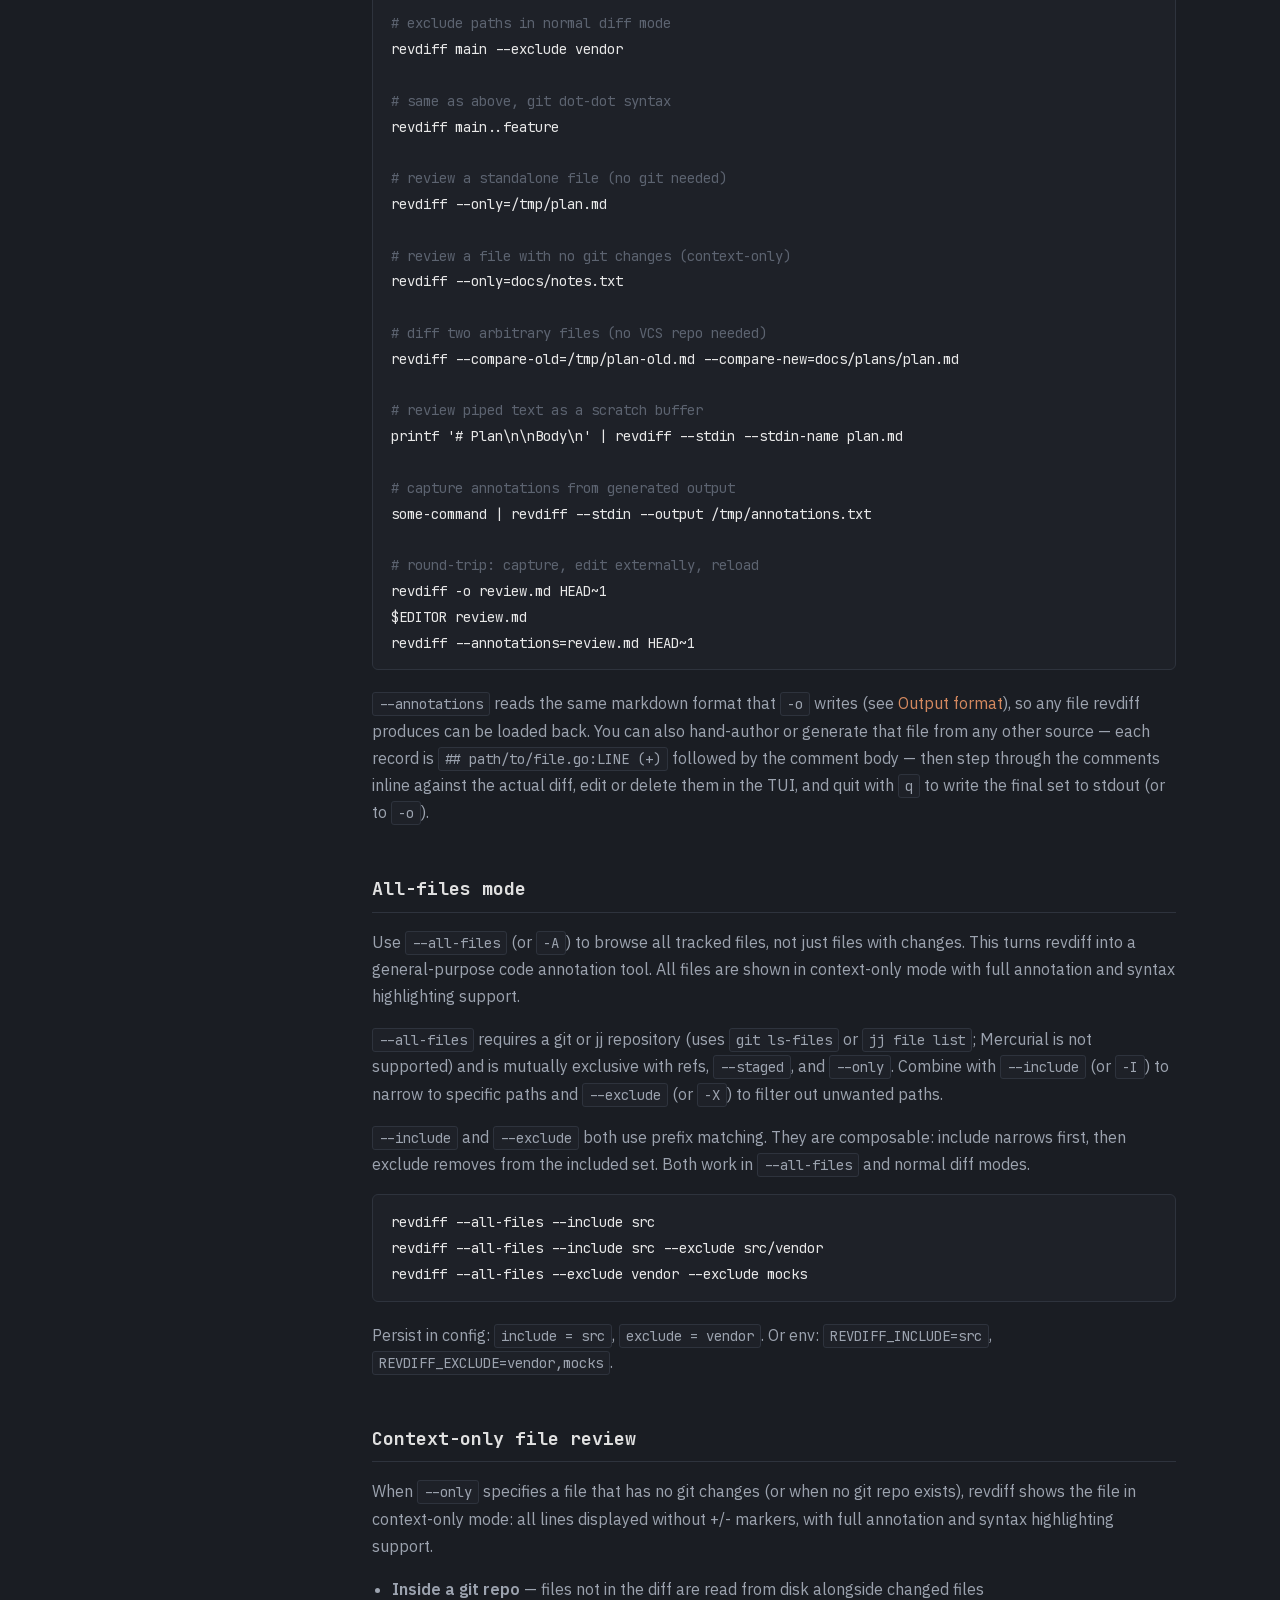
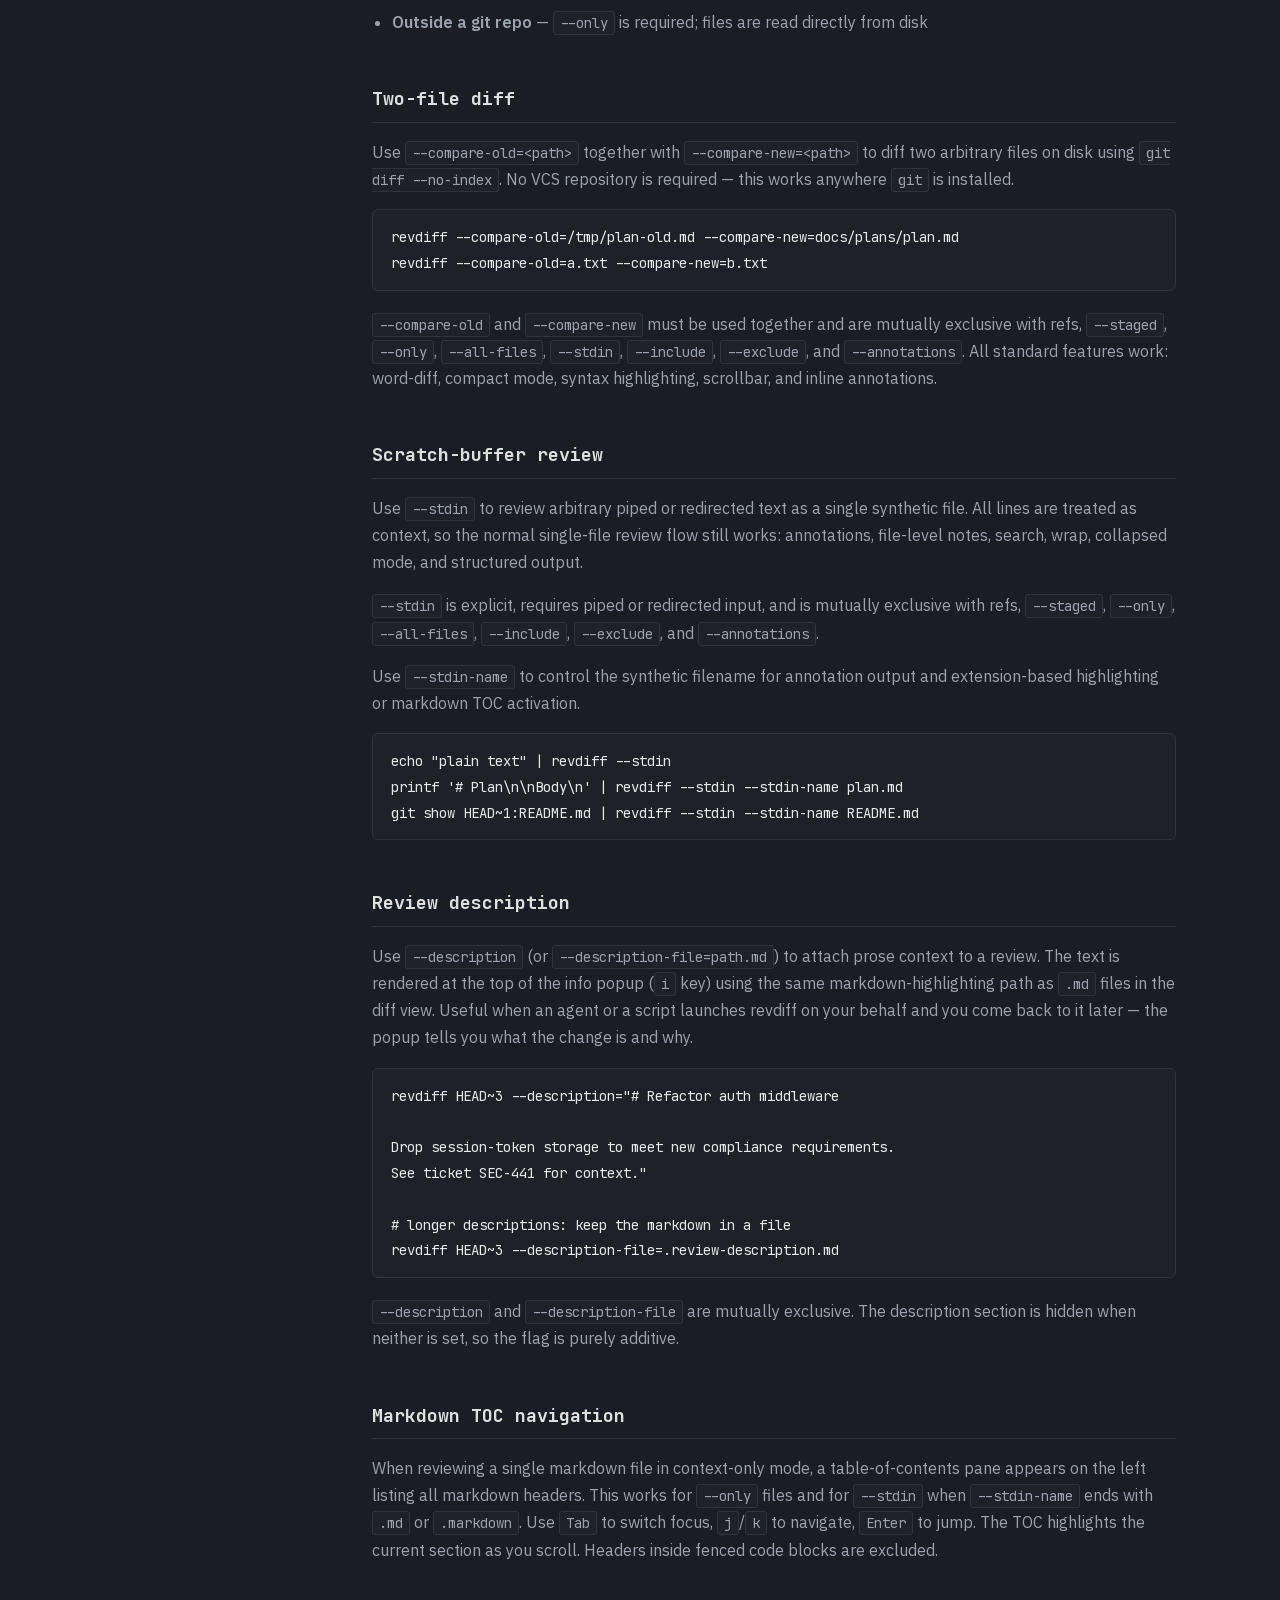
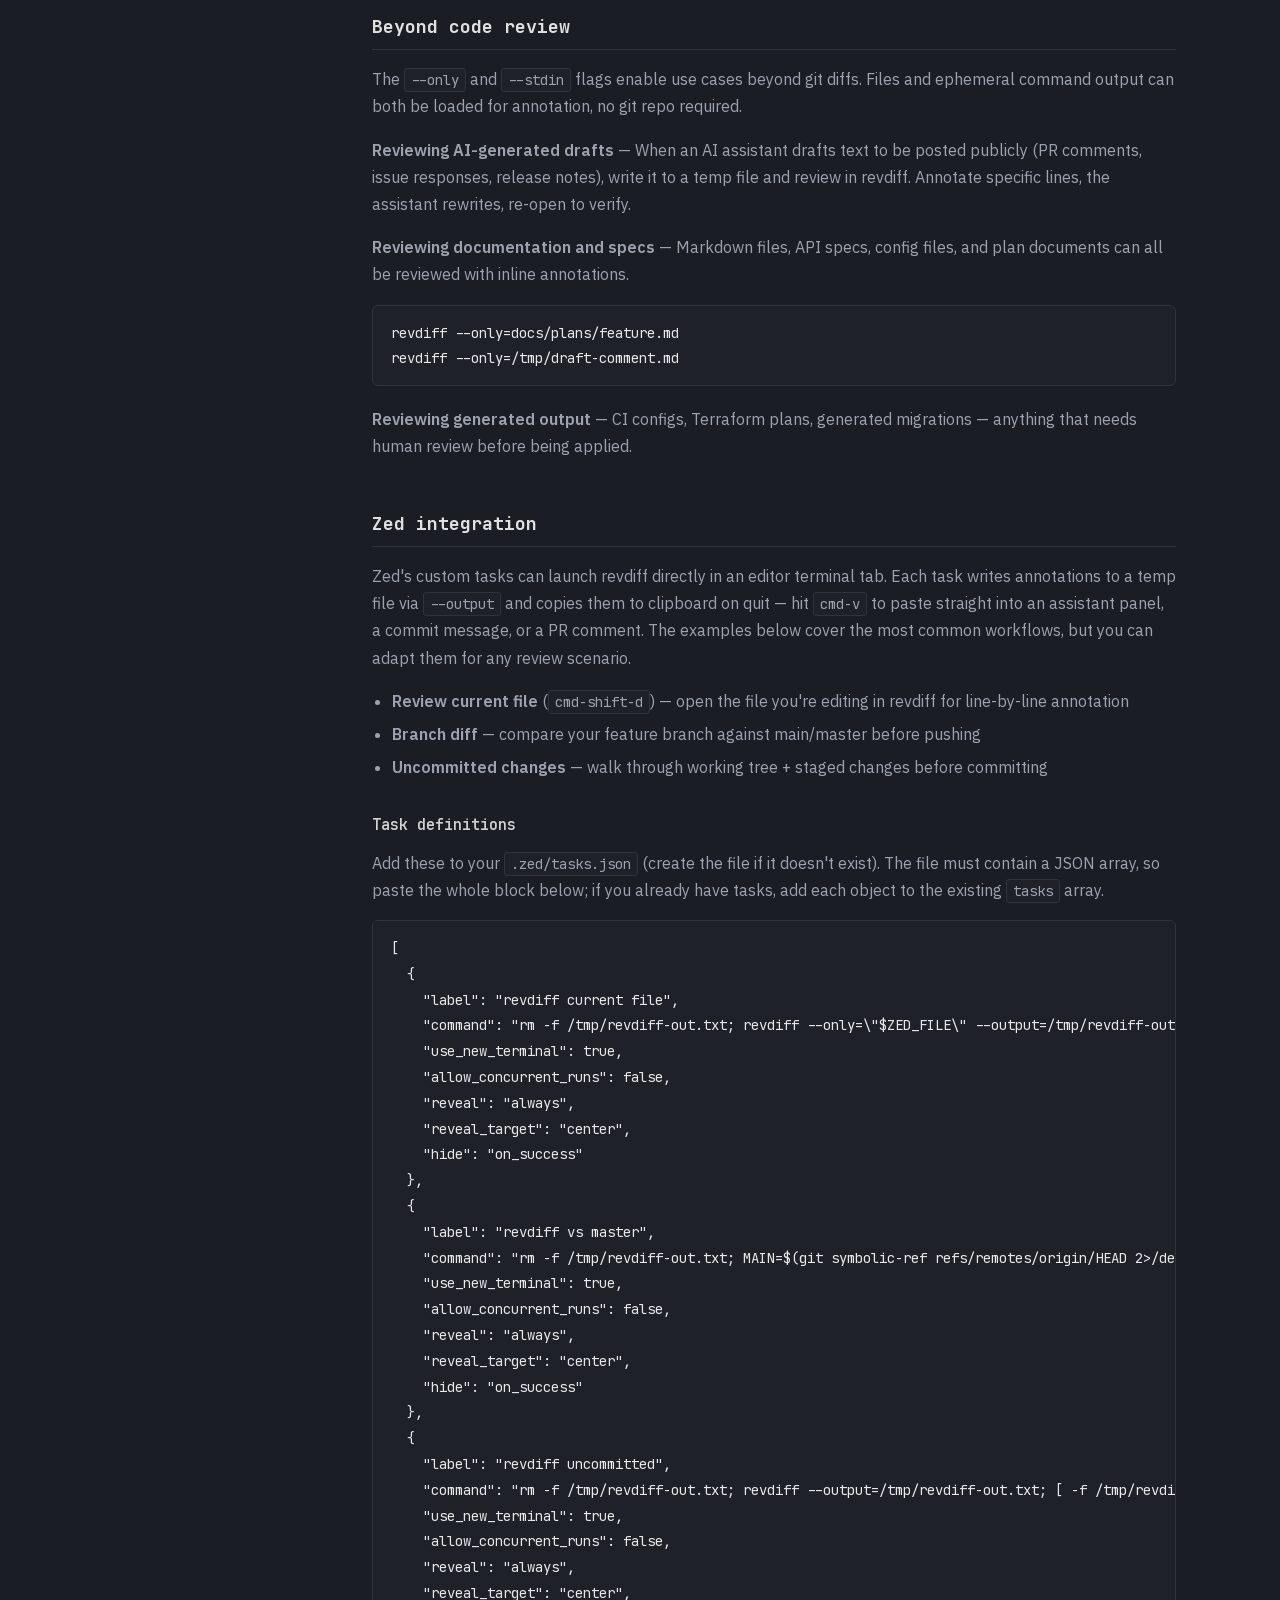
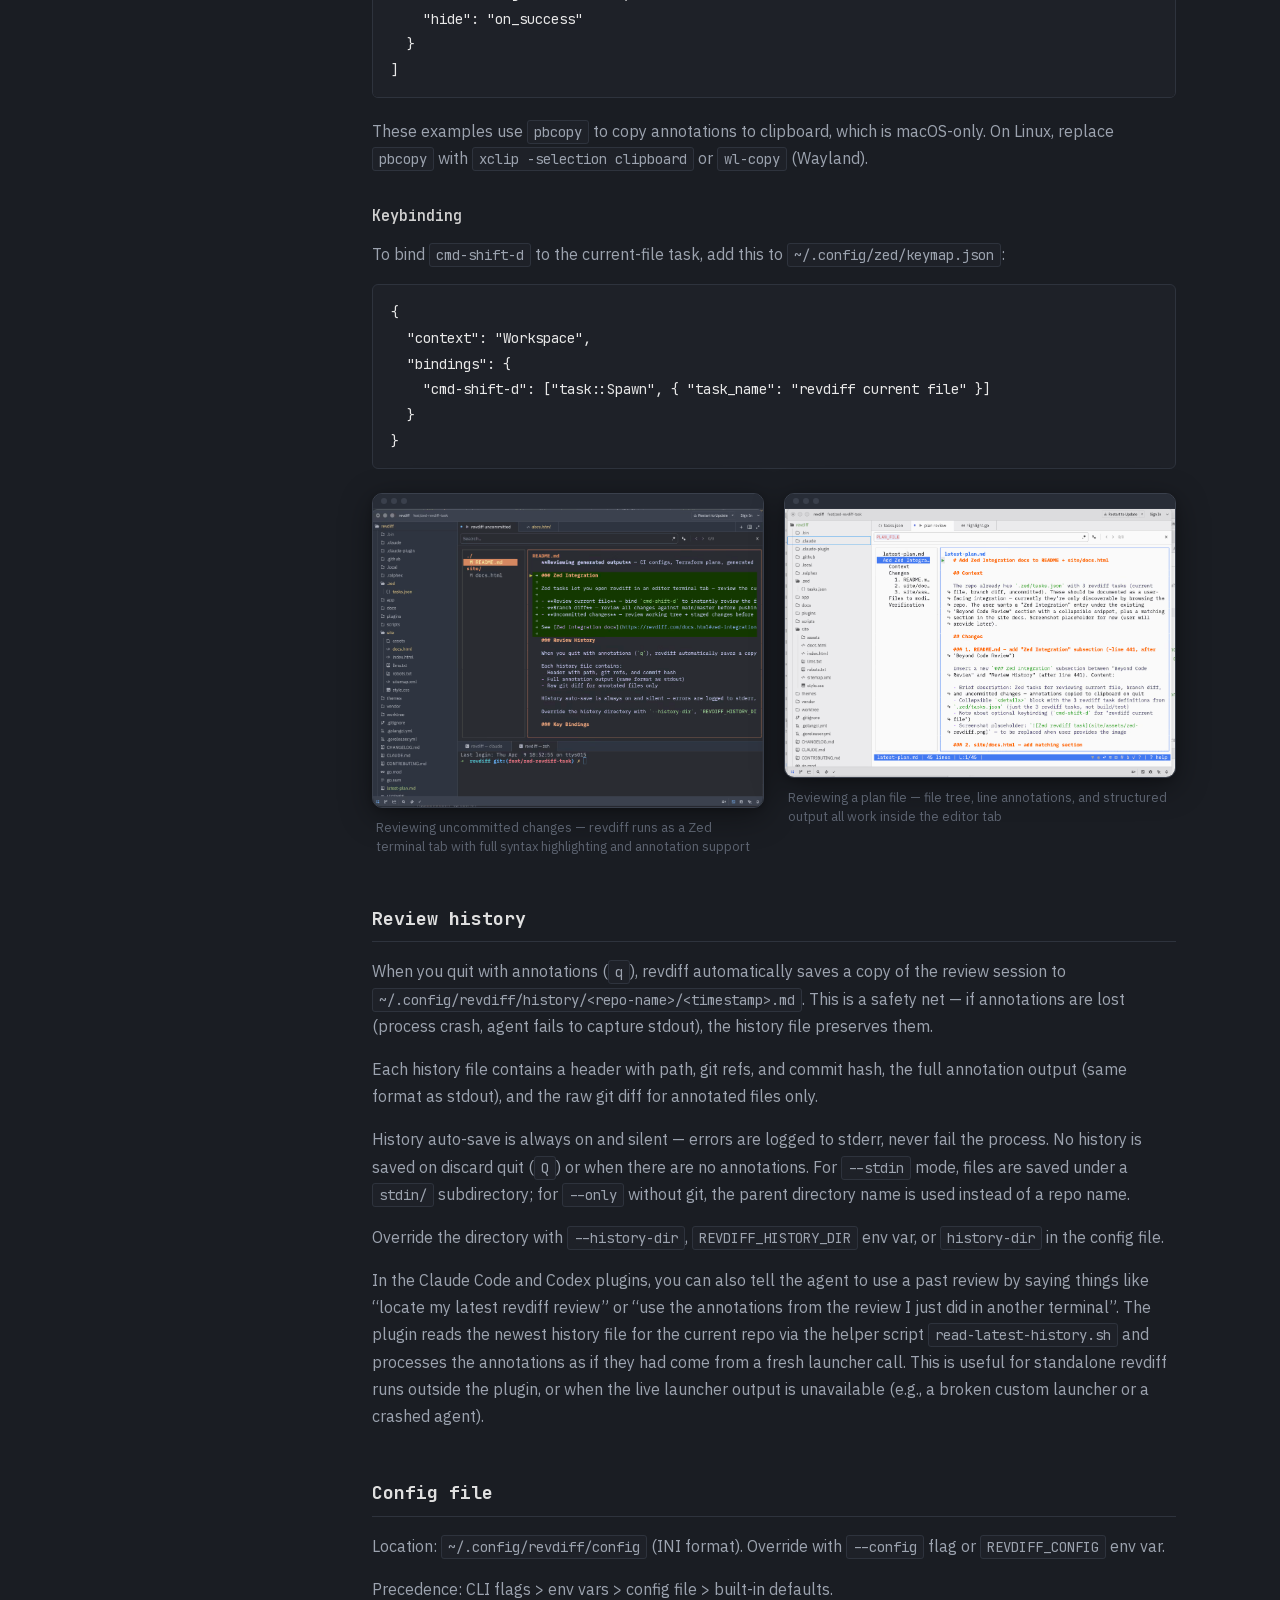
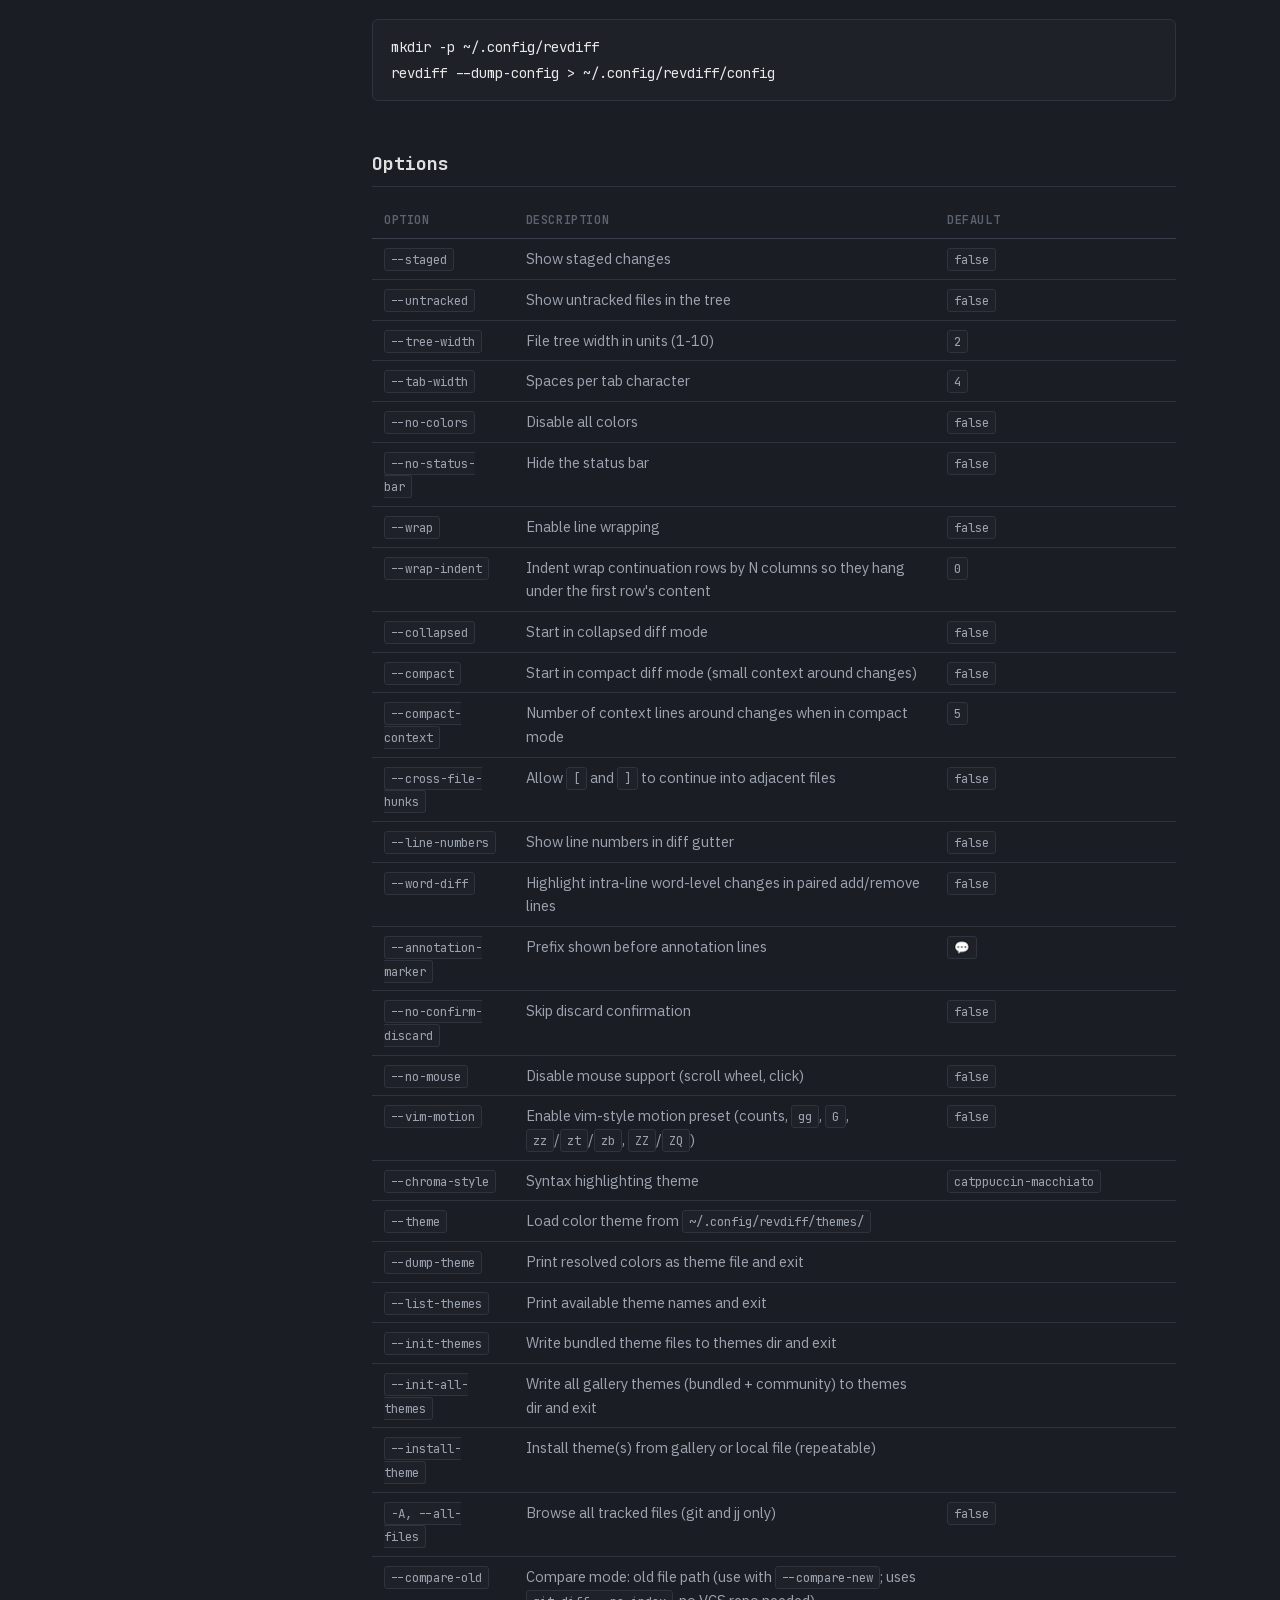
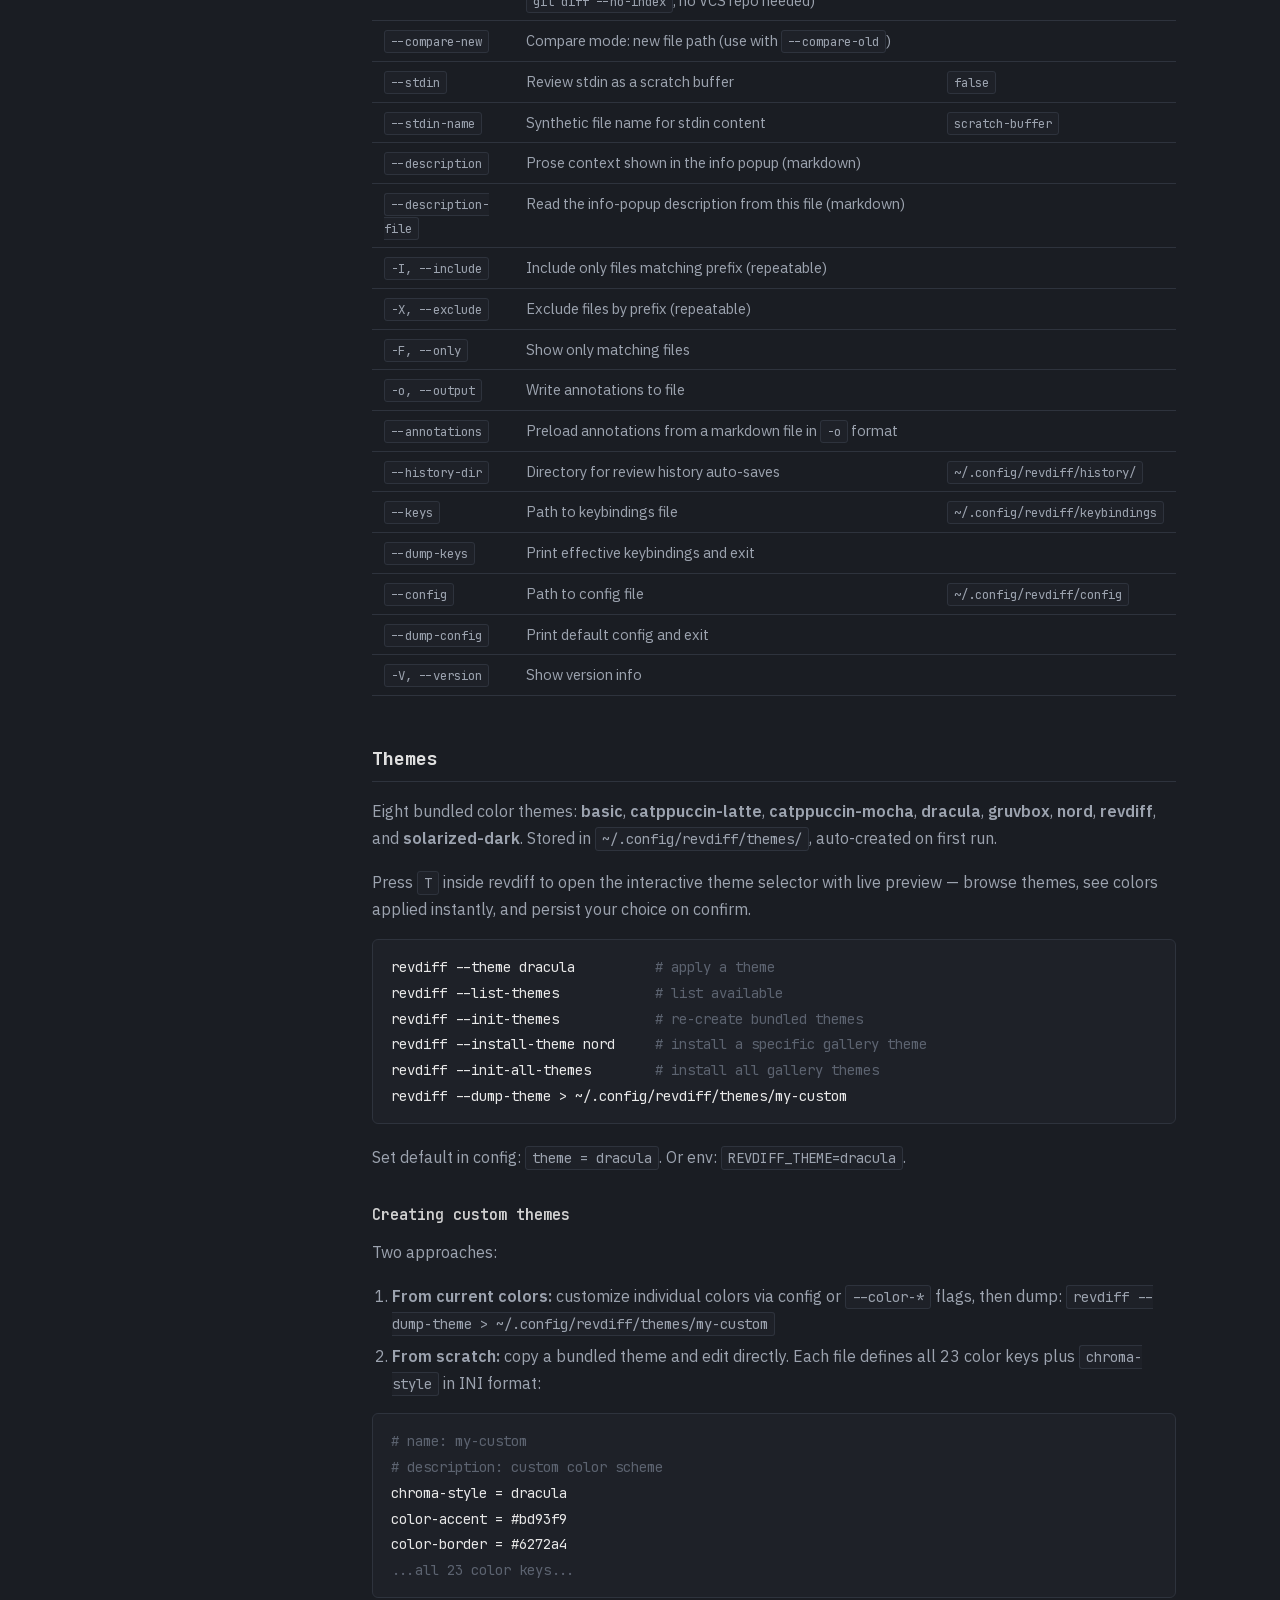
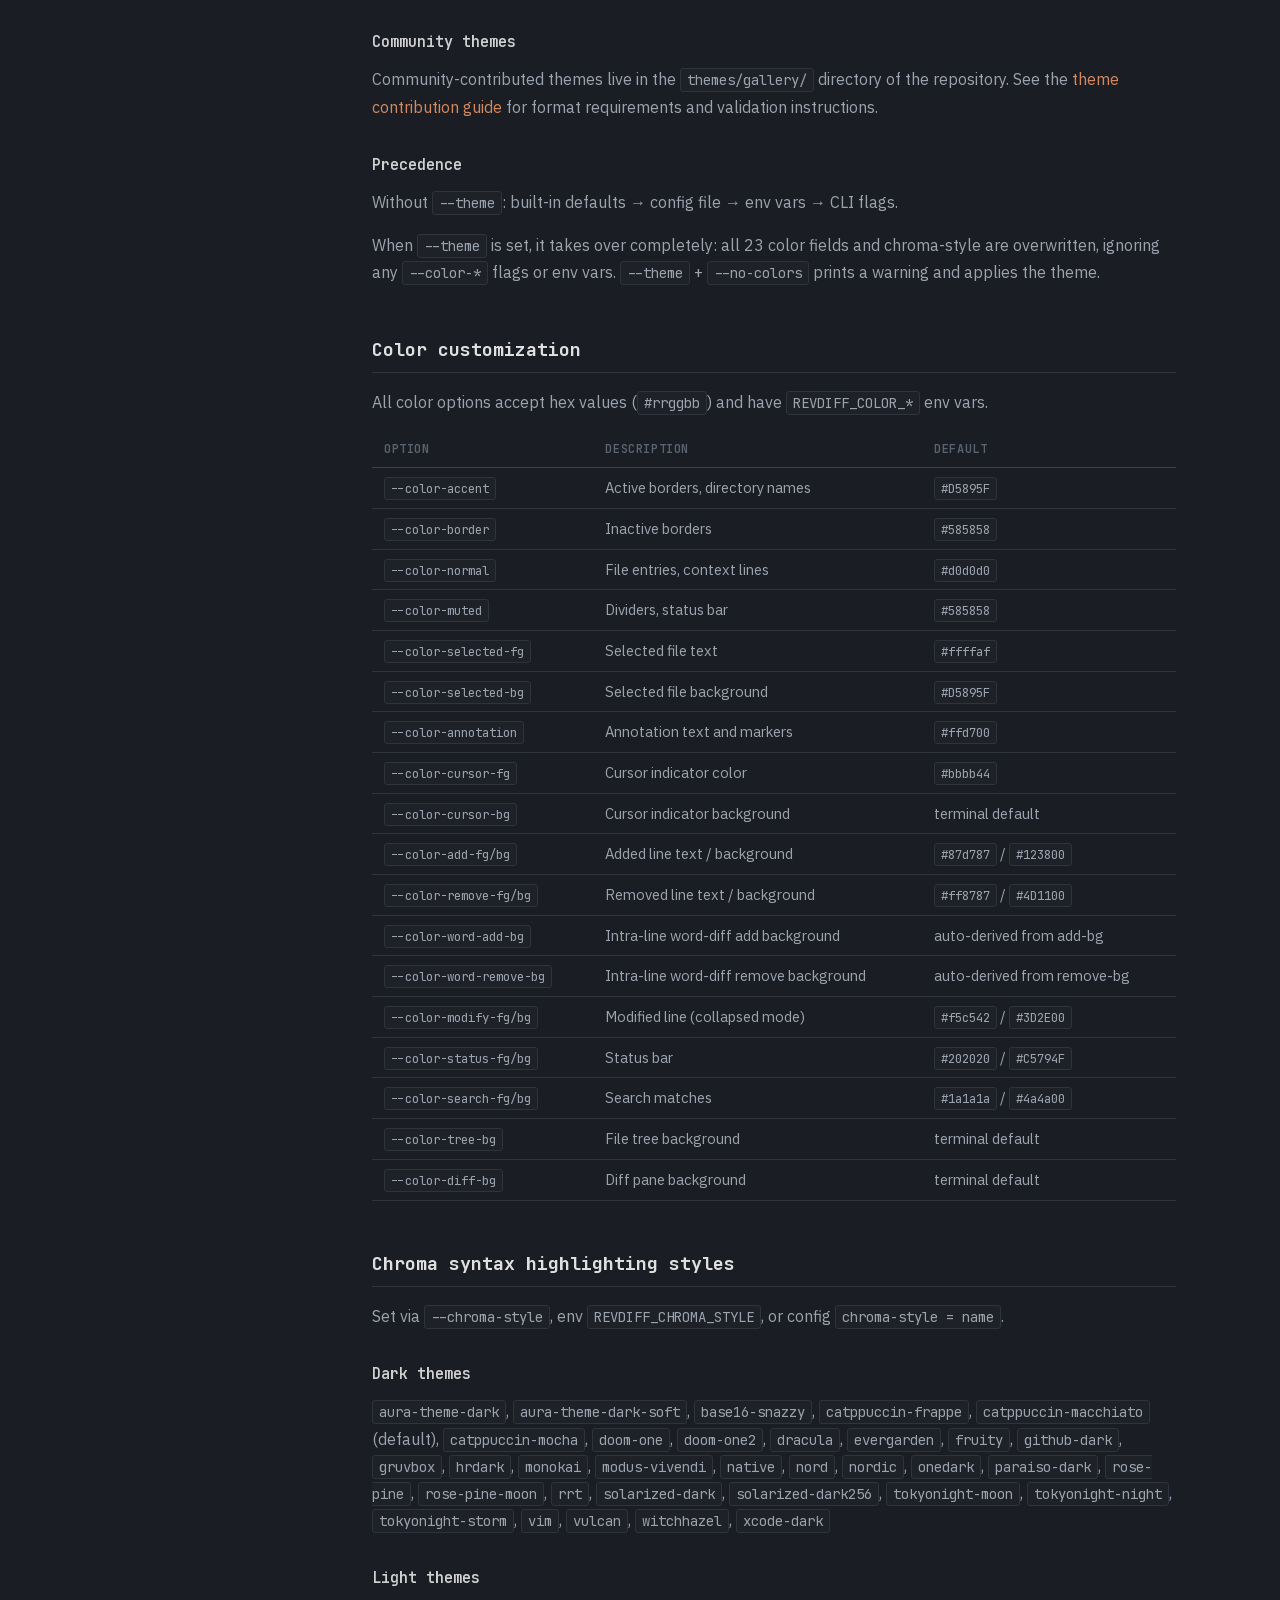
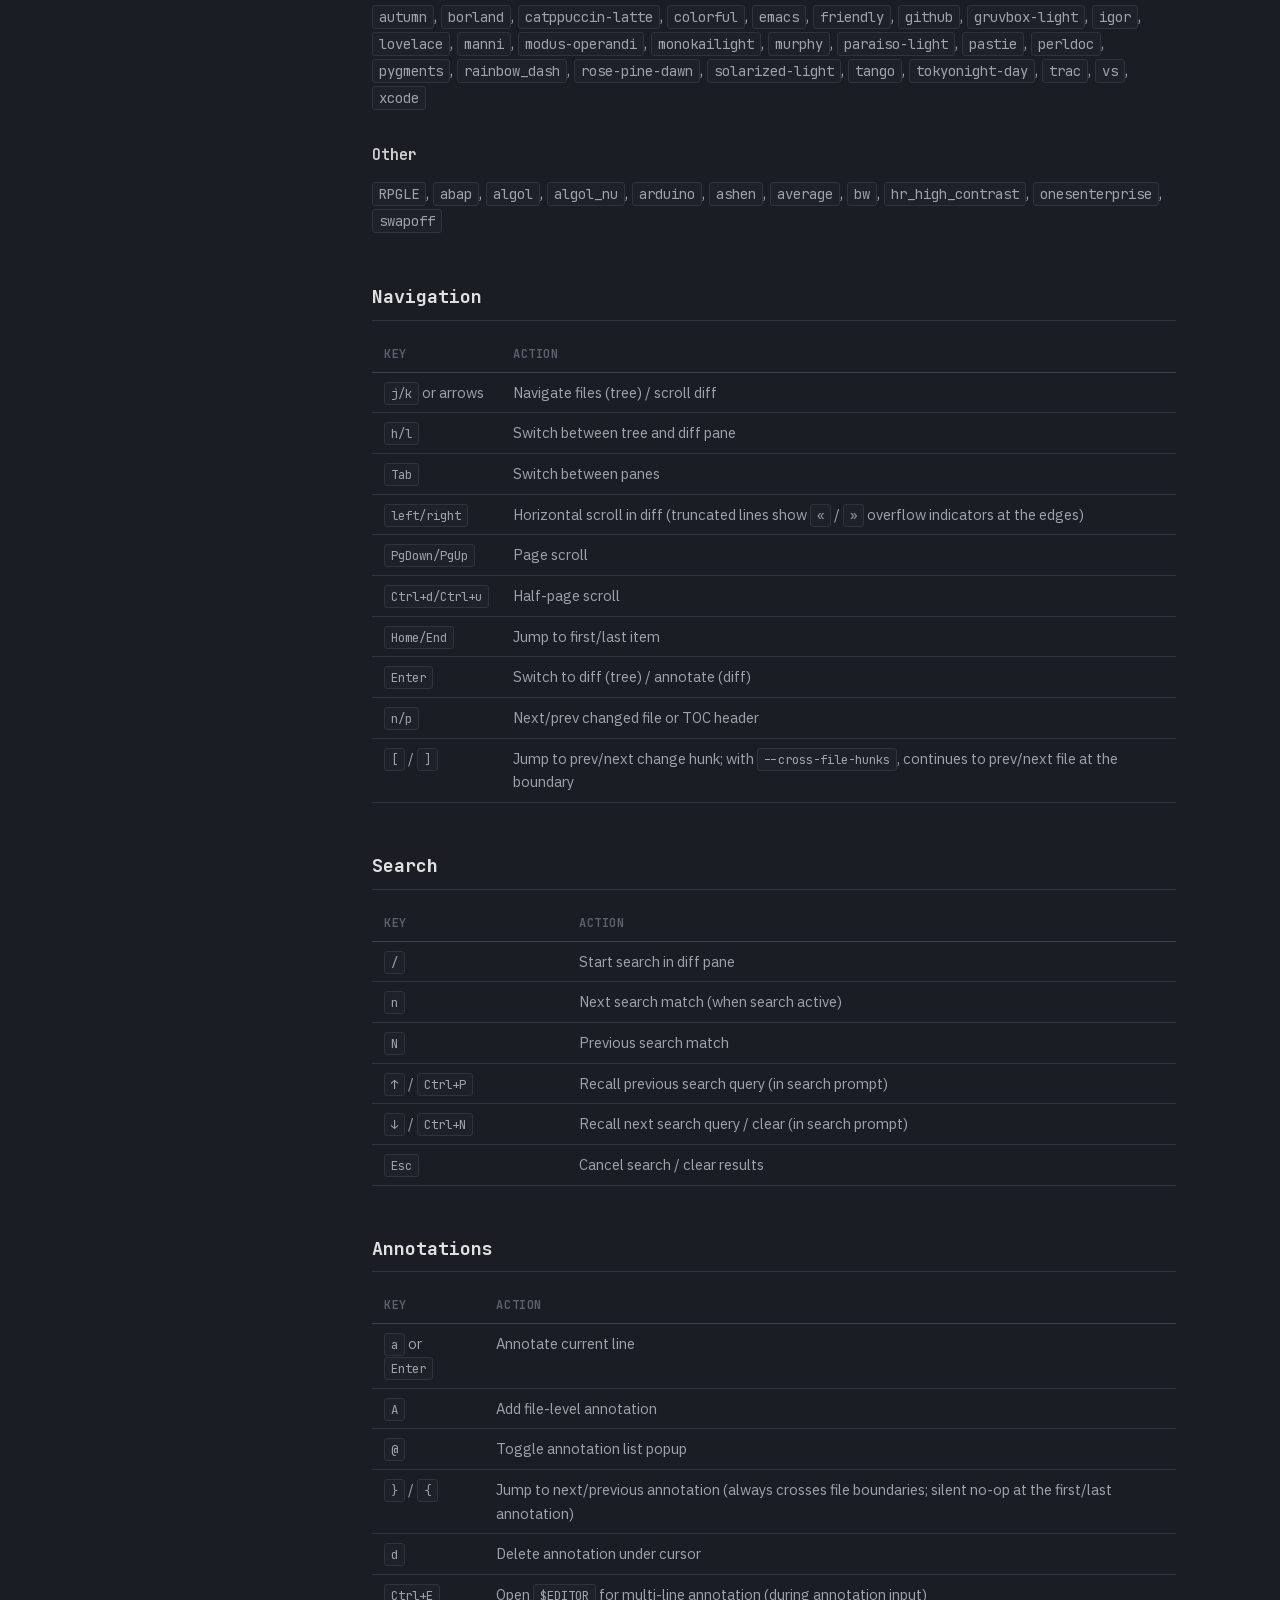
==== commit c91a54b4: "Configurable annotation marker (#185) * feat: configurable annotation marker  * fix: restore border " ====
--- a/site/docs.html
+++ b/site/docs.html
@@ -373,6 +373,7 @@
                 <tr><td><code>--cross-file-hunks</code></td><td>Allow <code>[</code> and <code>]</code> to continue into adjacent files</td><td><code>false</code></td></tr>
                 <tr><td><code>--line-numbers</code></td><td>Show line numbers in diff gutter</td><td><code>false</code></td></tr>
                 <tr><td><code>--word-diff</code></td><td>Highlight intra-line word-level changes in paired add/remove lines</td><td><code>false</code></td></tr>
+                <tr><td><code>--annotation-marker</code></td><td>Prefix shown before annotation lines</td><td><code>💬</code></td></tr>
                 <tr><td><code>--no-confirm-discard</code></td><td>Skip discard confirmation</td><td><code>false</code></td></tr>
                 <tr><td><code>--no-mouse</code></td><td>Disable mouse support (scroll wheel, click)</td><td><code>false</code></td></tr>
                 <tr><td><code>--vim-motion</code></td><td>Enable vim-style motion preset (counts, <code>gg</code>, <code>G</code>, <code>zz</code>/<code>zt</code>/<code>zb</code>, <code>ZZ</code>/<code>ZQ</code>)</td><td><code>false</code></td></tr>
